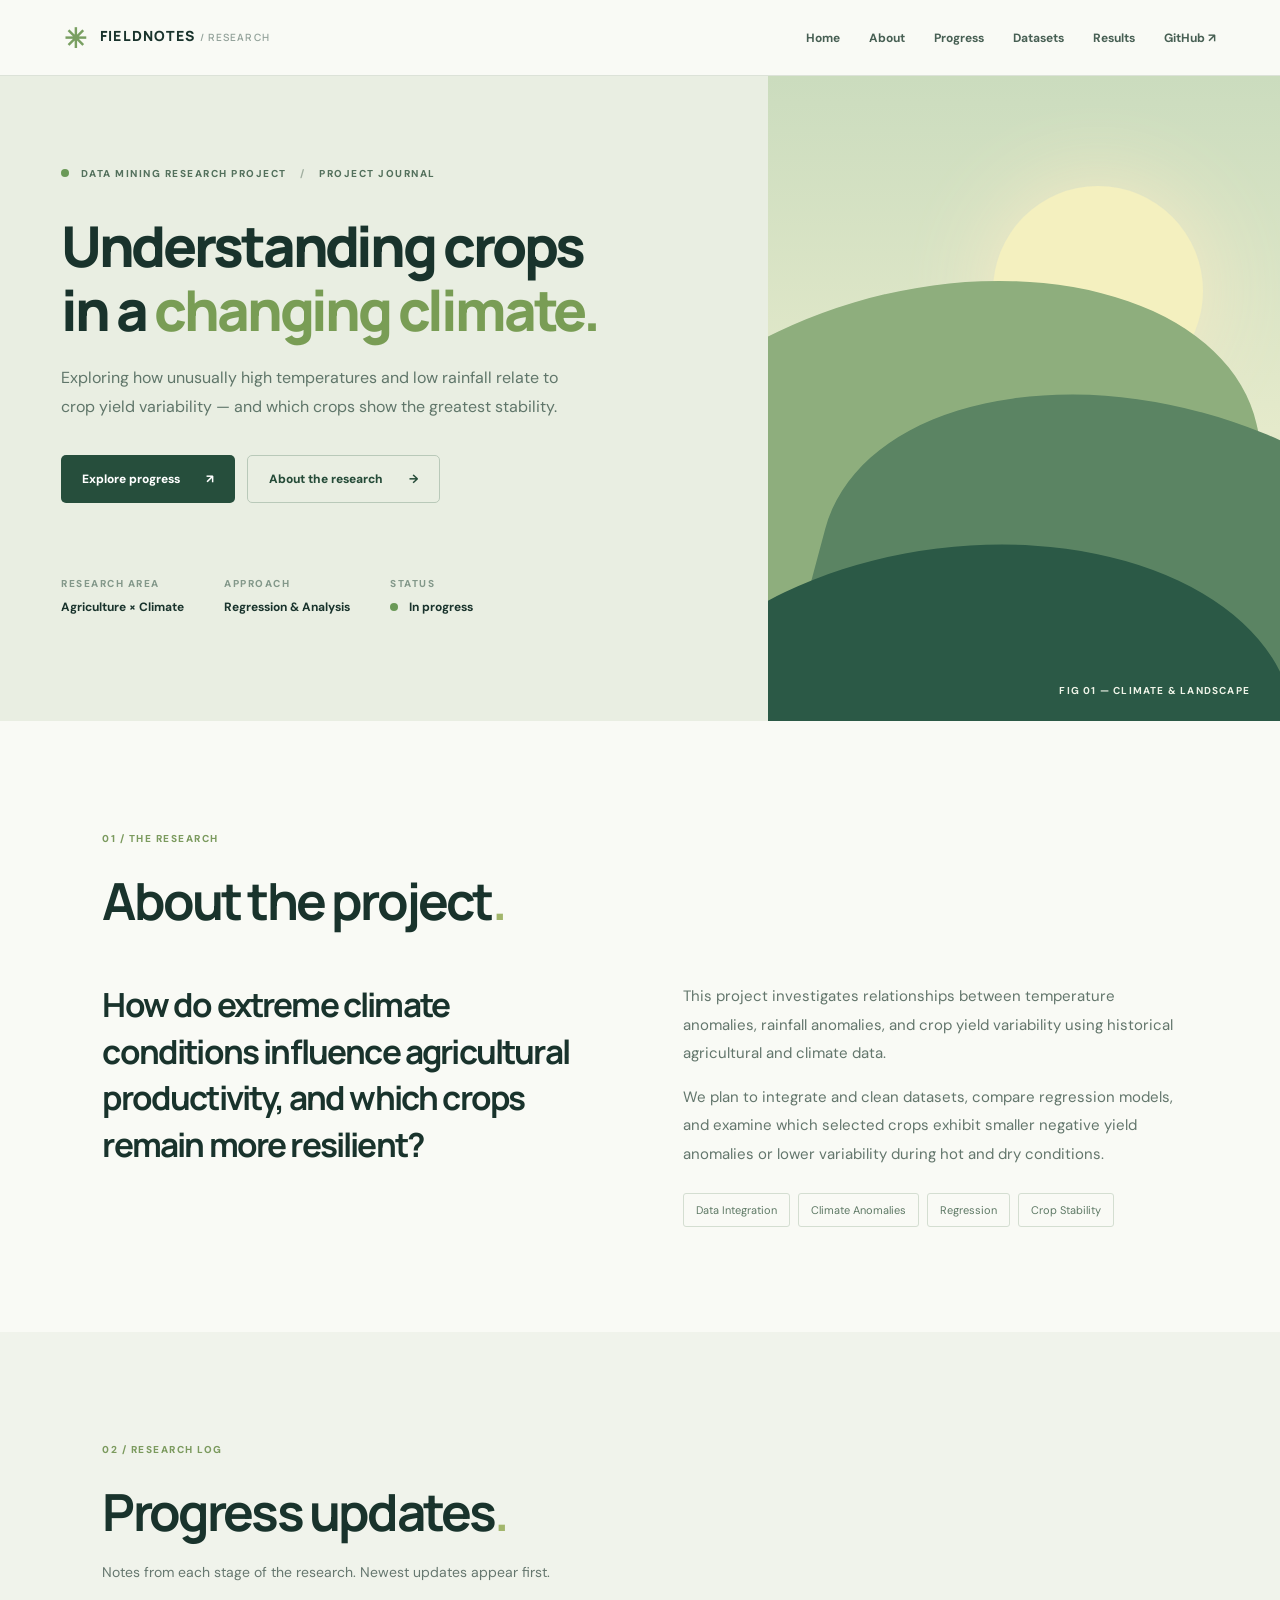
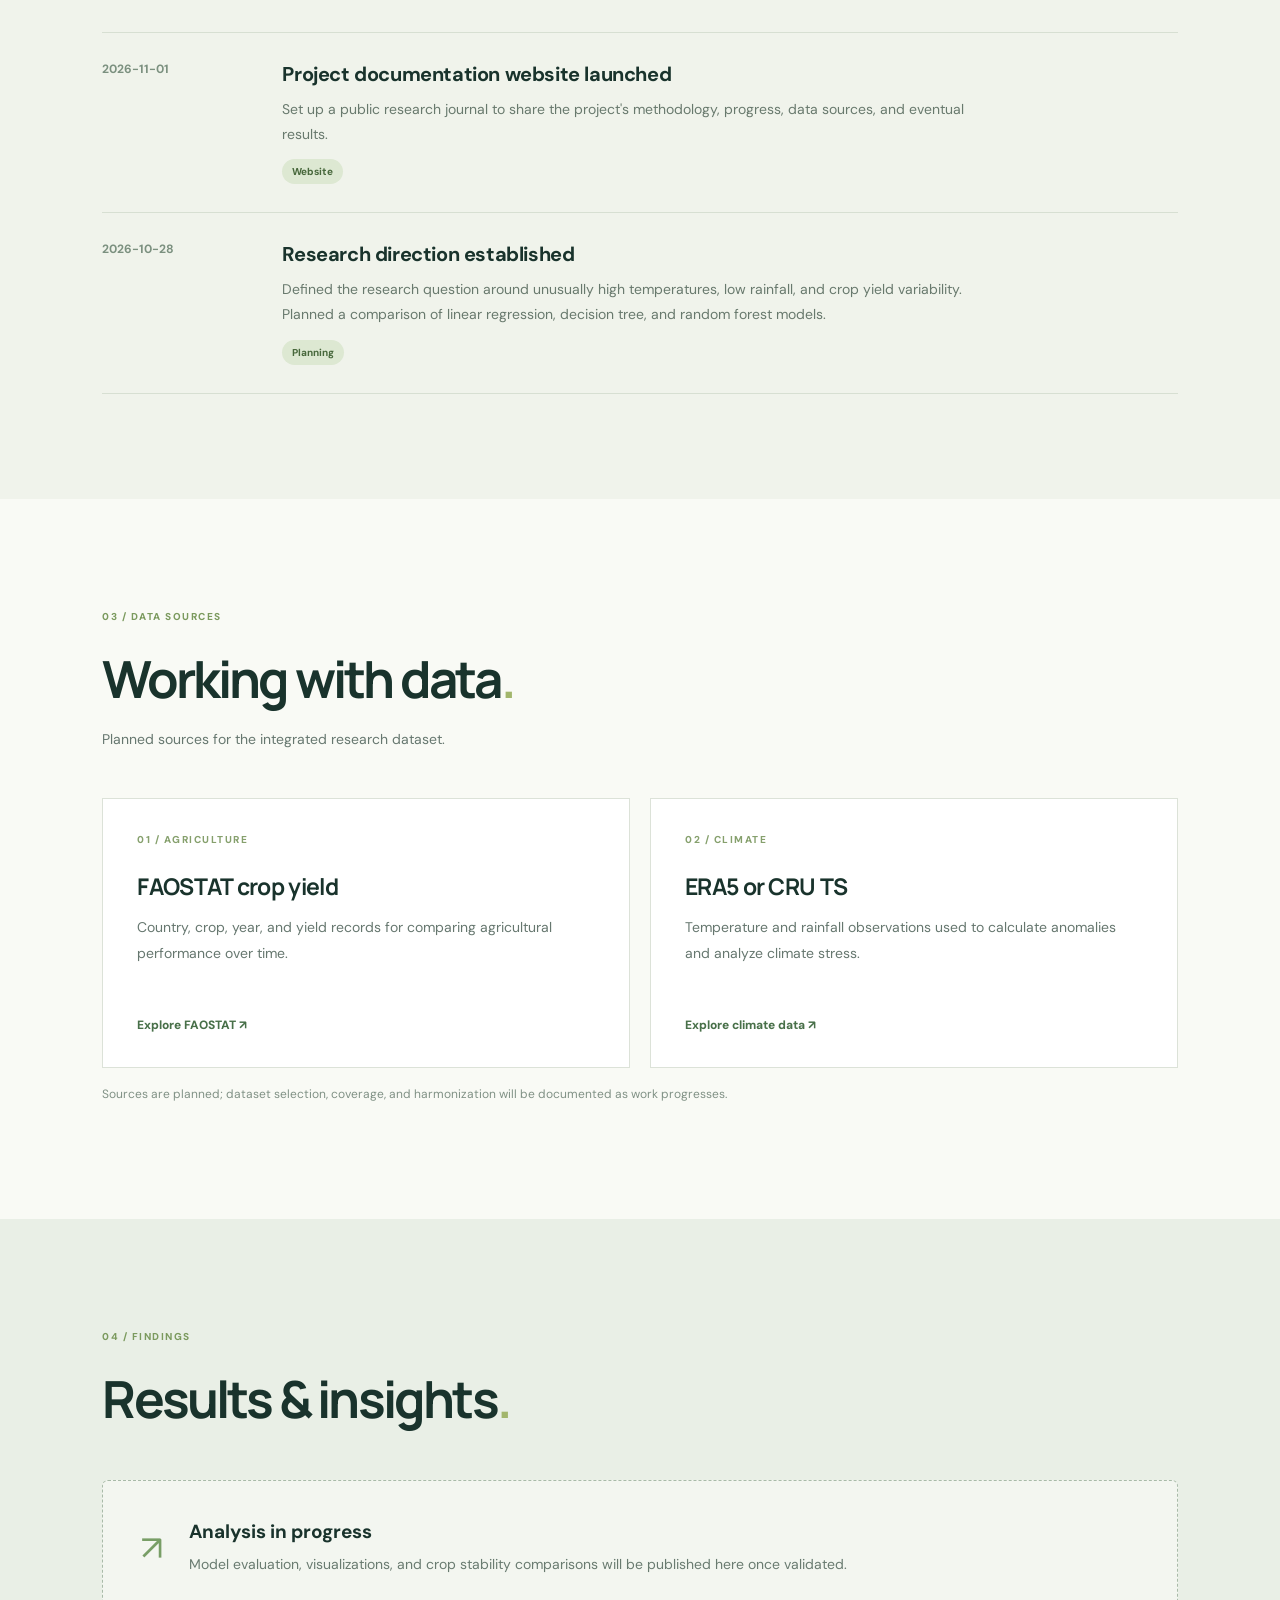
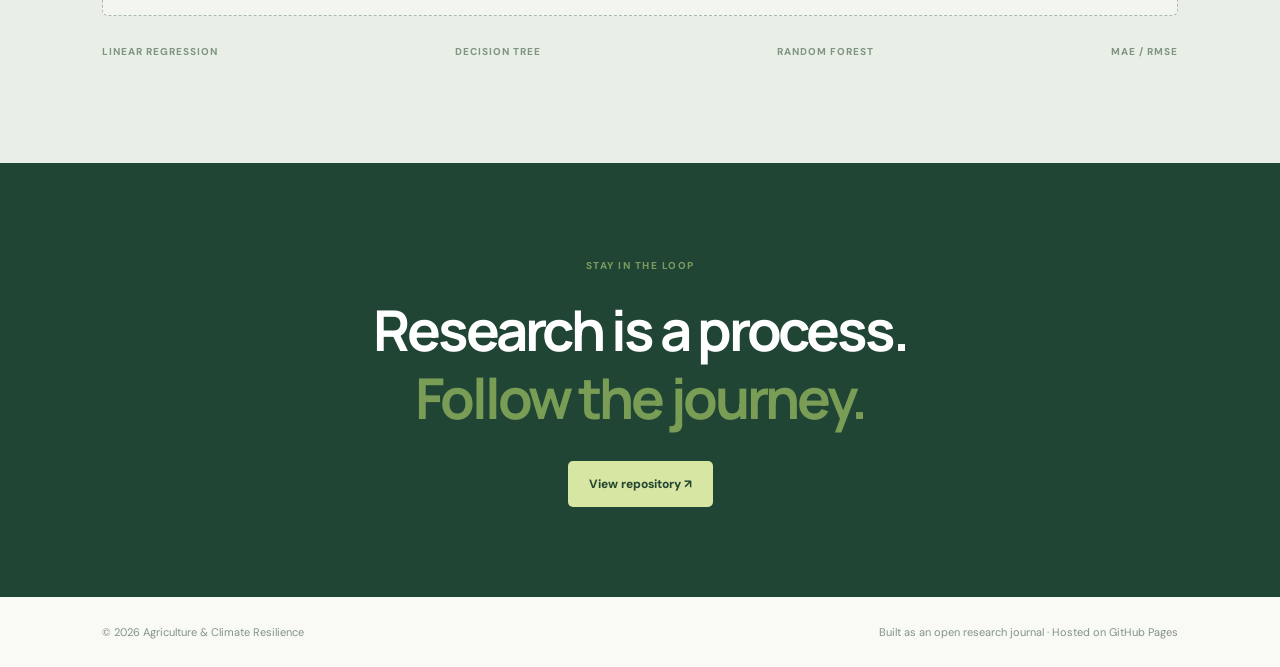
==== index.html @ dcf4ed43 "Initial commit -Agriculture Project Website" ====
<!doctype html>
<html lang="en"><head><meta charset="utf-8"><meta name="viewport" content="width=device-width,initial-scale=1"><meta name="description" content="Research documentation and progress updates for Agriculture & Climate Resilience"><title>Agriculture & Climate Resilience | Research Journal</title><link rel="stylesheet" href="style.css"></head>
<body><header class="topbar"><a class="brand" href="#home"><span class="mark">✳</span> FIELDNOTES <span class="brand-light">/ RESEARCH</span></a><button id="menuBtn" class="menu" aria-label="Toggle navigation" aria-expanded="false">☰</button><nav id="nav"><a href="#home">Home</a><a href="#about">About</a><a href="#progress">Progress</a><a href="#data">Datasets</a><a href="#results">Results</a><a id="repoLink" href="https://github.com" target="_blank" rel="noopener">GitHub ↗</a></nav></header>
<main><section id="home" class="hero"><div class="hero-inner"><div class="eyebrow"><span class="dot"></span> DATA MINING RESEARCH PROJECT <span class="separator">/</span> PROJECT JOURNAL</div><h1>Understanding crops<br>in a <em>changing climate.</em></h1><p class="lede">Exploring how unusually high temperatures and low rainfall relate to crop yield variability — and which crops show the greatest stability.</p><div class="hero-actions"><a class="btn primary" href="#progress">Explore progress <span>↗</span></a><a class="btn secondary" href="#about">About the research <span>→</span></a></div><div class="hero-meta"><div><span class="meta-label">RESEARCH AREA</span><strong>Agriculture × Climate</strong></div><div><span class="meta-label">APPROACH</span><strong>Regression & Analysis</strong></div><div><span class="meta-label">STATUS</span><strong><span class="status-dot"></span> In progress</strong></div></div></div><div class="hero-art" aria-hidden="true"><div class="sun"></div><div class="land land1"></div><div class="land land2"></div><div class="land land3"></div><span class="art-label">FIG 01 — CLIMATE & LANDSCAPE</span></div></section>
<section id="about" class="section"><div class="section-heading"><span class="kicker">01 / THE RESEARCH</span><h2>About the project<span class="period">.</span></h2></div><div class="two-col"><p class="big-copy">How do extreme climate conditions influence agricultural productivity, and which crops remain more resilient?</p><div class="body-copy"><p>This project investigates relationships between temperature anomalies, rainfall anomalies, and crop yield variability using historical agricultural and climate data.</p><p>We plan to integrate and clean datasets, compare regression models, and examine which selected crops exhibit smaller negative yield anomalies or lower variability during hot and dry conditions.</p><div class="tags"><span>Data Integration</span><span>Climate Anomalies</span><span>Regression</span><span>Crop Stability</span></div></div></div></section>
<section id="progress" class="section tinted"><div class="section-heading"><span class="kicker">02 / RESEARCH LOG</span><h2>Progress updates<span class="period">.</span></h2><p>Notes from each stage of the research. Newest updates appear first.</p></div><div id="updates" class="updates"></div></section>
<section id="data" class="section"><div class="section-heading"><span class="kicker">03 / DATA SOURCES</span><h2>Working with data<span class="period">.</span></h2><p>Planned sources for the integrated research dataset.</p></div><div class="cards"><article class="data-card"><span class="card-num">01 / AGRICULTURE</span><h3>FAOSTAT crop yield</h3><p>Country, crop, year, and yield records for comparing agricultural performance over time.</p><a href="https://www.fao.org/faostat/en/#data" target="_blank" rel="noopener">Explore FAOSTAT ↗</a></article><article class="data-card"><span class="card-num">02 / CLIMATE</span><h3>ERA5 or CRU TS</h3><p>Temperature and rainfall observations used to calculate anomalies and analyze climate stress.</p><a href="https://cds.climate.copernicus.eu/" target="_blank" rel="noopener">Explore climate data ↗</a></article></div><p class="note">Sources are planned; dataset selection, coverage, and harmonization will be documented as work progresses.</p></section>
<section id="results" class="section results-section"><div class="section-heading"><span class="kicker">04 / FINDINGS</span><h2>Results & insights<span class="period">.</span></h2></div><div class="result-placeholder"><div class="placeholder-icon">↗</div><div><h3>Analysis in progress</h3><p>Model evaluation, visualizations, and crop stability comparisons will be published here once validated.</p></div></div><div class="model-list"><span>LINEAR REGRESSION</span><span>DECISION TREE</span><span>RANDOM FOREST</span><span>MAE / RMSE</span></div></section>
<section class="footer-cta"><span class="kicker">STAY IN THE LOOP</span><h2>Research is a process.<br><em>Follow the journey.</em></h2><a id="footerRepo" class="btn primary" href="https://github.com" target="_blank" rel="noopener">View repository ↗</a></section></main><footer><span>© <span id="year"></span> Agriculture & Climate Resilience</span><span>Built as an open research journal · Hosted on GitHub Pages</span></footer><script src="updates.js"></script><script src="script.js"></script></body></html>
---- style.css ----
@import url('https://fonts.googleapis.com/css2?family=DM+Sans:wght@400;500;600;700&family=Manrope:wght@400;500;600;700;800&display=swap');
:root{--ink:#19332c;--muted:#66776f;--green:#264e3c;--accent:#cfdf86;--paper:#f9faf5;--cream:#eff1e9;--line:#dce2d8}*{box-sizing:border-box}html{scroll-behavior:smooth}body{margin:0;background:var(--paper);color:var(--ink);font-family:'DM Sans',sans-serif}a{color:inherit;text-decoration:none}.topbar{height:76px;display:flex;align-items:center;justify-content:space-between;padding:0 max(5%,calc((100vw - 1240px)/2));border-bottom:1px solid var(--line);background:var(--paper);position:sticky;top:0;z-index:10}.brand{font-family:Manrope,sans-serif;font-size:14px;font-weight:800;letter-spacing:.08em;white-space:nowrap}.mark{font-size:27px;color:#799f61;vertical-align:middle;margin-right:8px}.brand-light{font-size:10px;font-weight:600;color:#93a29a}.topbar nav{display:flex;gap:29px;align-items:center}.topbar nav a{font-size:12px;font-weight:700;color:#475f53}.topbar nav a:hover{color:#8aab4d}.menu{display:none;background:none;border:0;font-size:25px;color:var(--ink)}.hero{min-height:645px;display:grid;grid-template-columns:60% 40%;background:#e9eee2;overflow:hidden}.hero-inner{padding:91px 8% 42px max(8%,calc((100vw - 1240px)/2));position:relative;z-index:1}.eyebrow,.kicker,.meta-label,.card-num{font-size:10px;letter-spacing:.15em;font-weight:800}.eyebrow{color:#53705c}.dot,.status-dot{display:inline-block;width:8px;height:8px;border-radius:50%;background:#6a9957;margin-right:8px}.separator{padding:0 10px;color:#a1afa0}h1,h2,h3,p{margin-top:0}h1,h2,.big-copy,.footer-cta h2{font-family:Manrope,sans-serif;letter-spacing:-.055em}h1{font-size:clamp(43px,4.4vw,76px);line-height:1.13;margin:34px 0 23px;font-weight:800}h1 em,.footer-cta em{color:#799d55;font-style:normal}.lede{font-size:16px;line-height:1.8;color:#60766a;max-width:530px}.hero-actions{display:flex;gap:12px;margin-top:33px;flex-wrap:wrap}.btn{display:inline-flex;align-items:center;gap:26px;padding:15px 21px;border-radius:5px;font-size:12px;font-weight:800}.btn.primary{background:#264e3c;color:white}.btn.primary:hover{background:#37674f}.btn.secondary{border:1px solid #b9c9b9;color:#254b38}.hero-meta{display:flex;gap:40px;margin-top:74px;flex-wrap:wrap}.hero-meta div{display:flex;flex-direction:column;gap:9px}.meta-label{color:#83988a}.hero-meta strong{font-size:12px}.hero-art{position:relative;overflow:hidden;background:linear-gradient(180deg,#cbdcbe 0%,#e5eacb 55%,#a7bc86 100%)}.sun{position:absolute;width:210px;height:210px;border-radius:50%;background:#f4f0bf;top:17%;right:15%;box-shadow:0 0 90px #f6eac5}.land{position:absolute;bottom:-18%;width:130%;height:65%;border-radius:50% 50% 0 0;transform:rotate(-13deg)}.land1{background:#8eae7d;bottom:2%;left:-33%}.land2{background:#5b8463;bottom:-16%;left:9%;transform:rotate(15deg)}.land3{background:#2b5946;bottom:-38%;left:-27%;transform:rotate(-7deg)}.art-label{position:absolute;bottom:24px;right:30px;color:#eff4e8;font-size:10px;letter-spacing:.12em;font-weight:700}.section{padding:105px max(8%,calc((100vw - 1120px)/2));scroll-margin-top:70px}.section-heading{margin-bottom:47px}.kicker{color:#7b9a5e}.section-heading h2{font-size:clamp(35px,4vw,55px);margin:18px 0 15px}.period{color:#a2b66c}.section-heading>p{color:var(--muted);font-size:14px;line-height:1.7}.two-col{display:grid;grid-template-columns:1fr 1fr;gap:85px}.big-copy{font-size:clamp(23px,2.6vw,36px);line-height:1.4;font-weight:700}.body-copy p{color:#63766c;font-size:15px;line-height:1.9}.tags{display:flex;gap:8px;flex-wrap:wrap;margin-top:25px}.tags span{font-size:11px;padding:9px 12px;border:1px solid #d4ded1;border-radius:3px;color:#5e7965}.tinted{background:#f0f3eb}.updates{border-top:1px solid #d7dfd2}.update{display:grid;grid-template-columns:150px 1fr;gap:30px;padding:28px 0;border-bottom:1px solid #d7dfd2}.update time{font-size:12px;color:#7b907f;font-weight:700}.update h3{font-size:20px;letter-spacing:-.02em;margin:0 0 10px}.update p{font-size:14px;line-height:1.8;color:#68796d;max-width:690px;margin:0}.update .pill{display:inline-block;margin-top:12px;background:#dde8d2;color:#48683c;font-size:10px;font-weight:800;padding:6px 10px;border-radius:30px}.cards{display:grid;grid-template-columns:1fr 1fr;gap:20px}.data-card{border:1px solid var(--line);padding:34px;background:#fff;min-height:270px;display:flex;flex-direction:column}.card-num{color:#86a06d}.data-card h3{font-family:Manrope,sans-serif;font-size:23px;letter-spacing:-.03em;margin:24px 0 13px}.data-card p{font-size:14px;color:var(--muted);line-height:1.8}.data-card a{margin-top:auto;font-size:12px;font-weight:800;color:#487049}.note{font-size:12px;color:#809185;margin-top:18px}.results-section{background:#e9efe6}.result-placeholder{display:flex;align-items:center;gap:26px;border:1px dashed #a8baa8;border-radius:6px;padding:38px;background:#f3f6f0}.placeholder-icon{font-size:35px;color:#789e66}.result-placeholder h3{font-size:19px;margin:0 0 9px}.result-placeholder p{font-size:14px;color:#697b70;line-height:1.7;margin:0}.model-list{display:flex;justify-content:space-between;gap:15px;flex-wrap:wrap;margin-top:29px;color:#819587;font-size:10px;font-weight:800;letter-spacing:.1em}.footer-cta{text-align:center;background:#214535;color:white;padding:90px 20px}.footer-cta h2{font-size:clamp(36px,4.4vw,61px);line-height:1.2;margin:22px 0 30px}.footer-cta .btn.primary{background:#d7e6a3;color:#244632}footer{padding:28px 8%;display:flex;justify-content:space-between;gap:15px;font-size:11px;color:#839187}@media(max-width:800px){.topbar{padding:0 5%;height:65px}.menu{display:block}.topbar nav{display:none;position:absolute;top:65px;left:0;right:0;background:var(--paper);padding:24px 5%;flex-direction:column;align-items:flex-start;box-shadow:0 12px 15px #0001}.topbar nav.open{display:flex}.hero{grid-template-columns:1fr}.hero-inner{padding:75px 7% 48px}.hero-art{height:260px}.hero-meta{margin-top:50px;gap:24px}.section{padding:75px 7%}.two-col,.cards{grid-template-columns:1fr;gap:25px}.update{grid-template-columns:1fr;gap:10px}footer{flex-direction:column}.brand-light{display:none}}
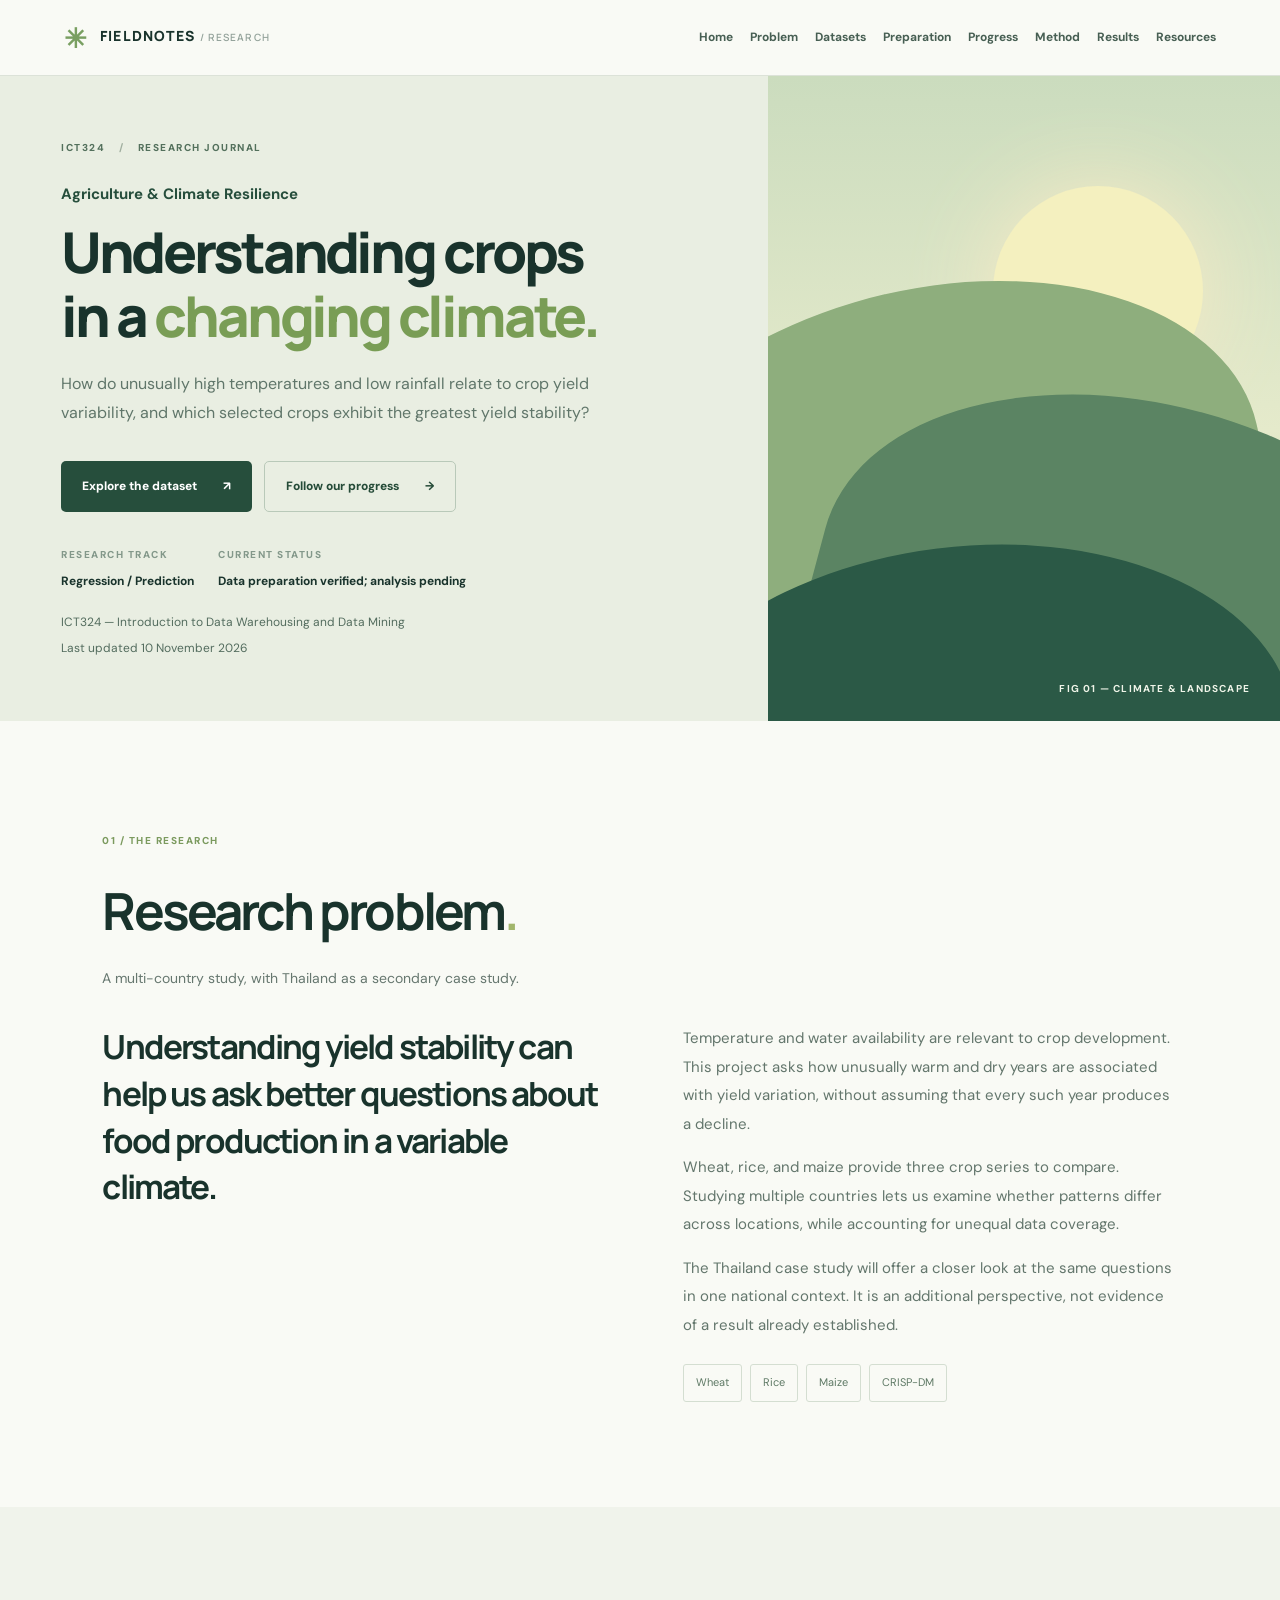
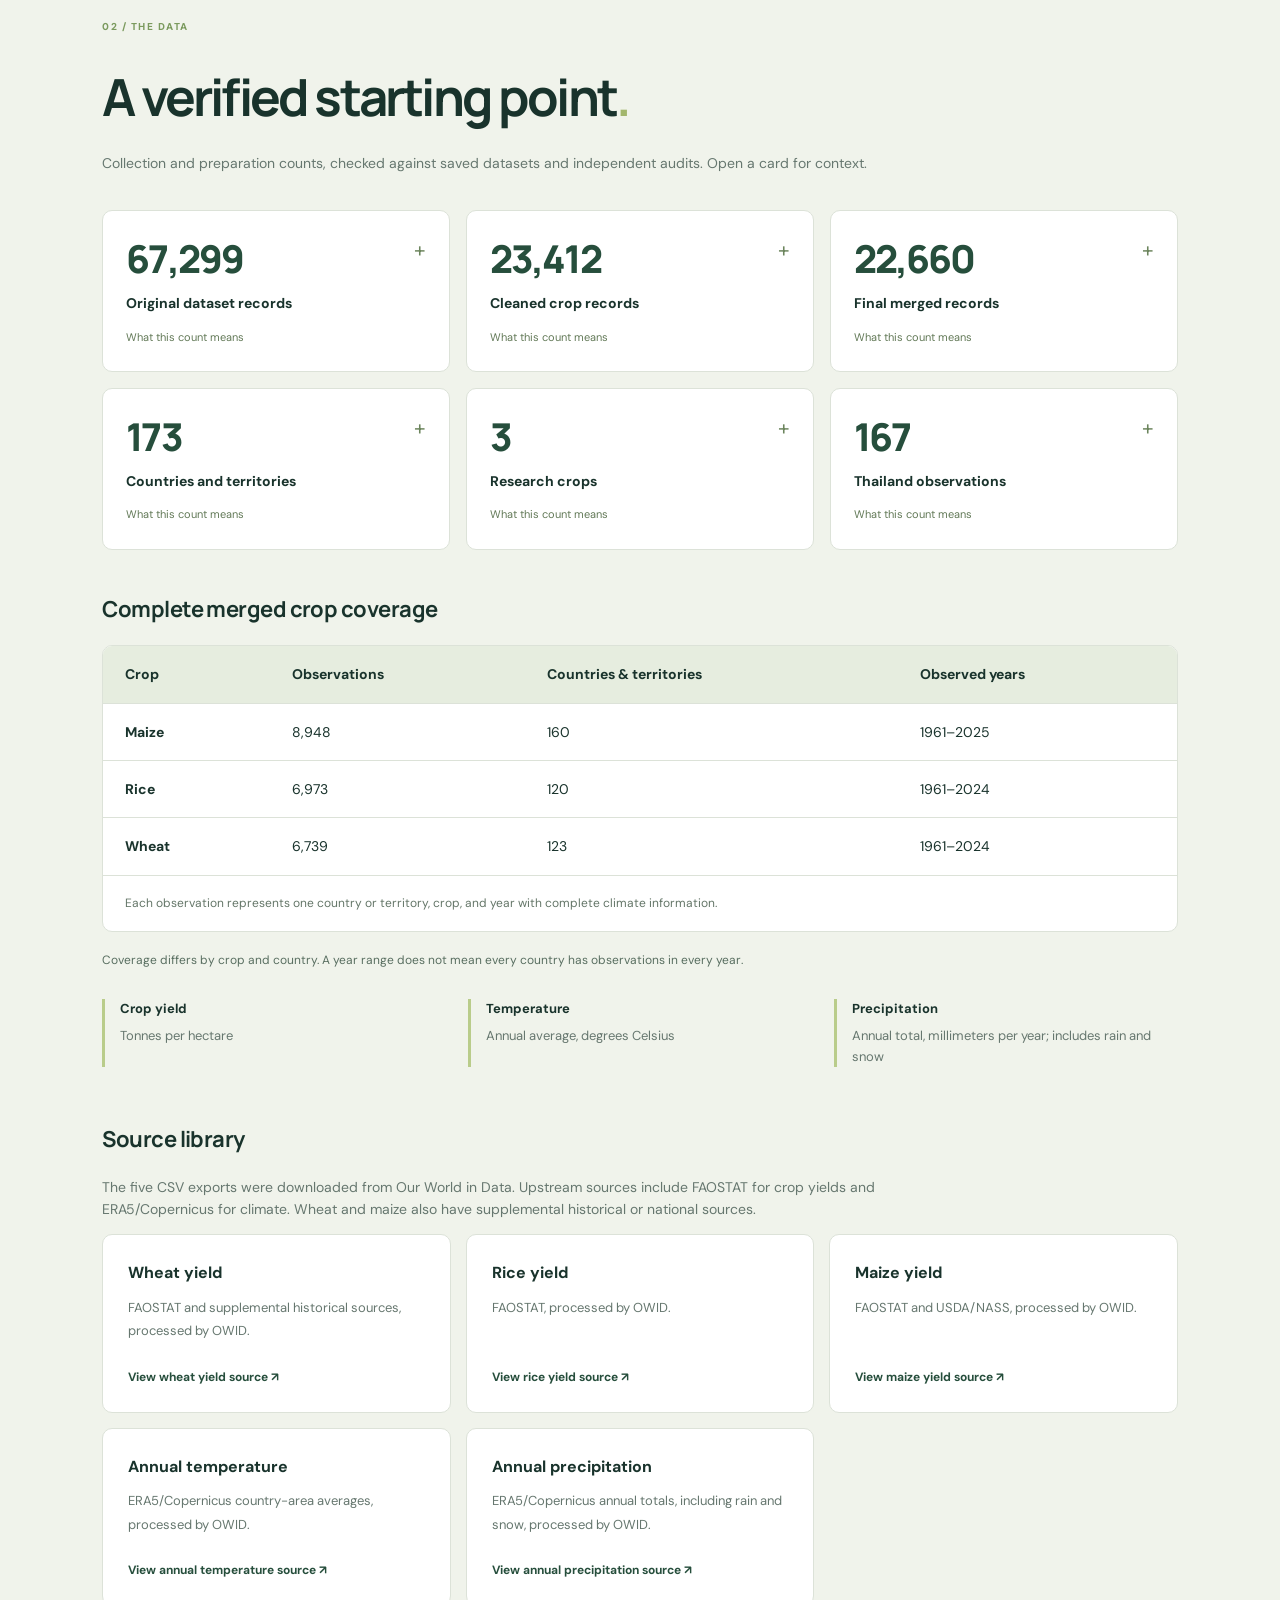
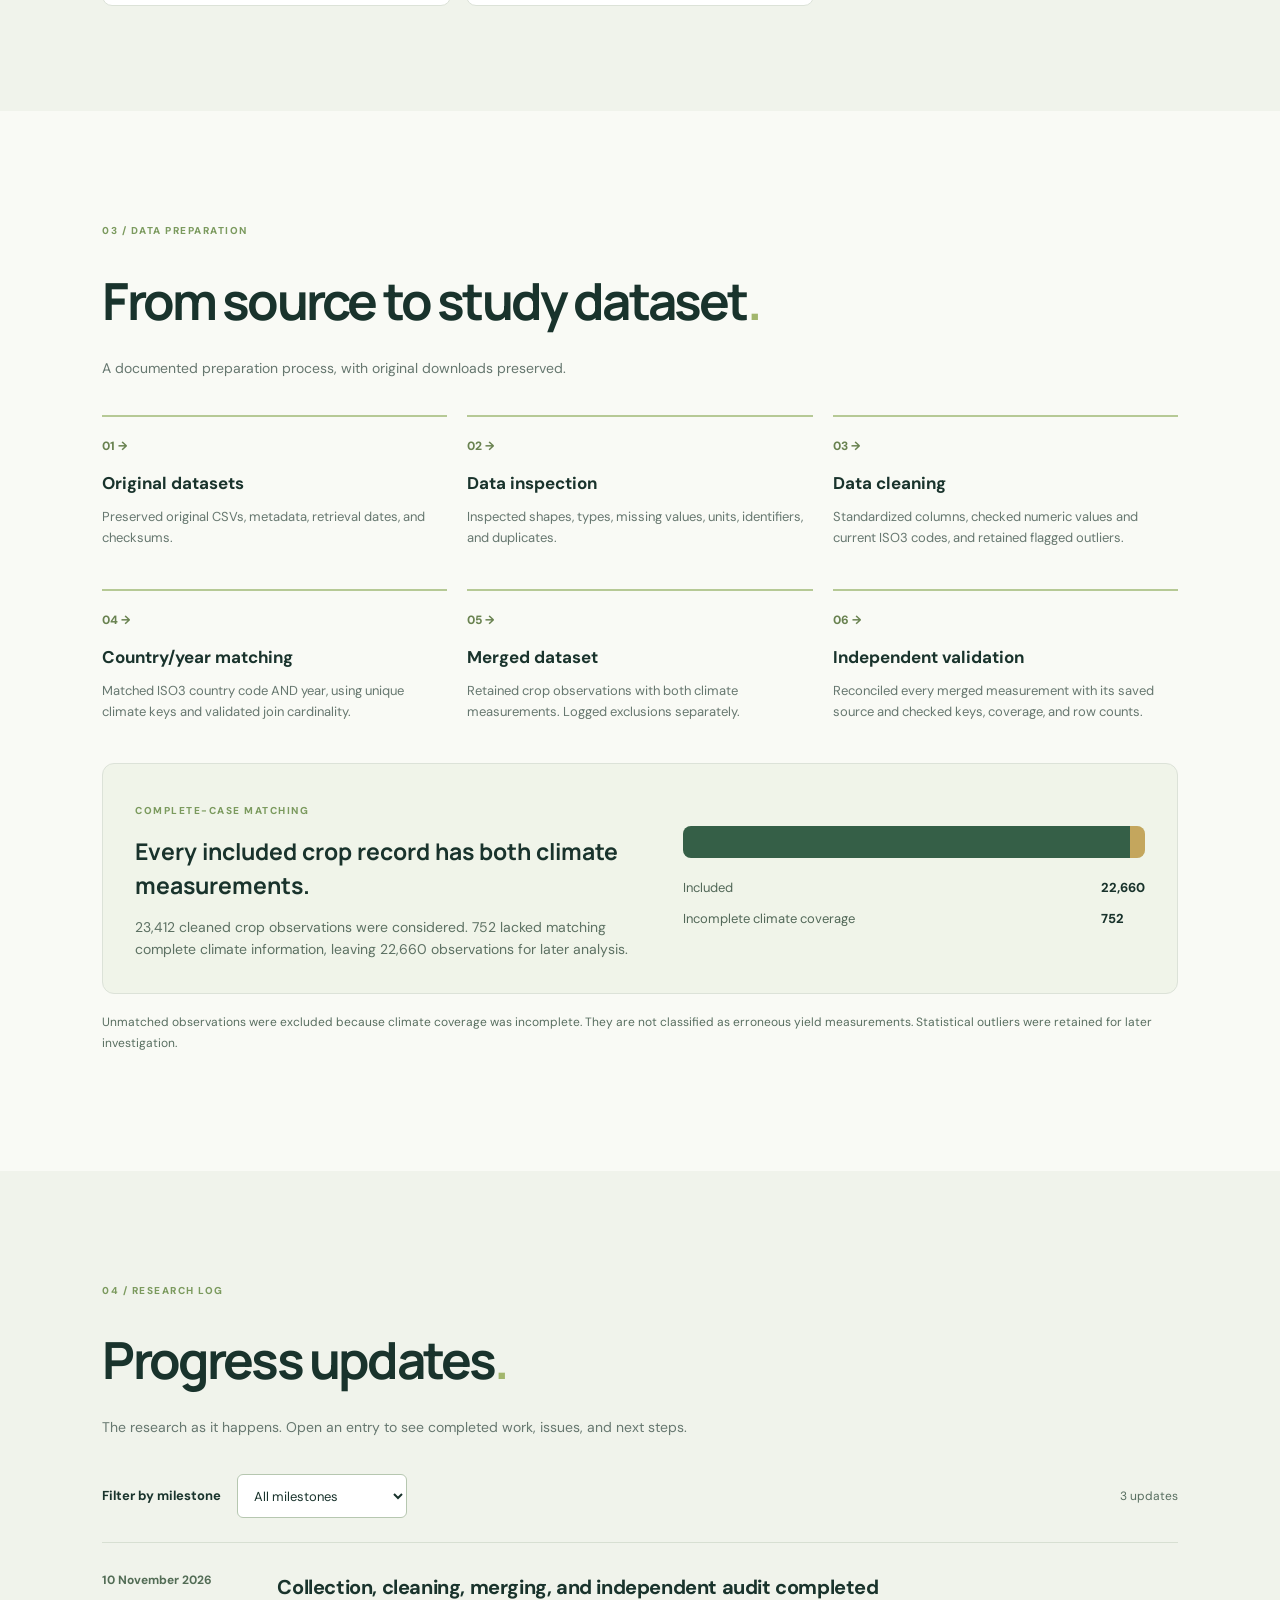
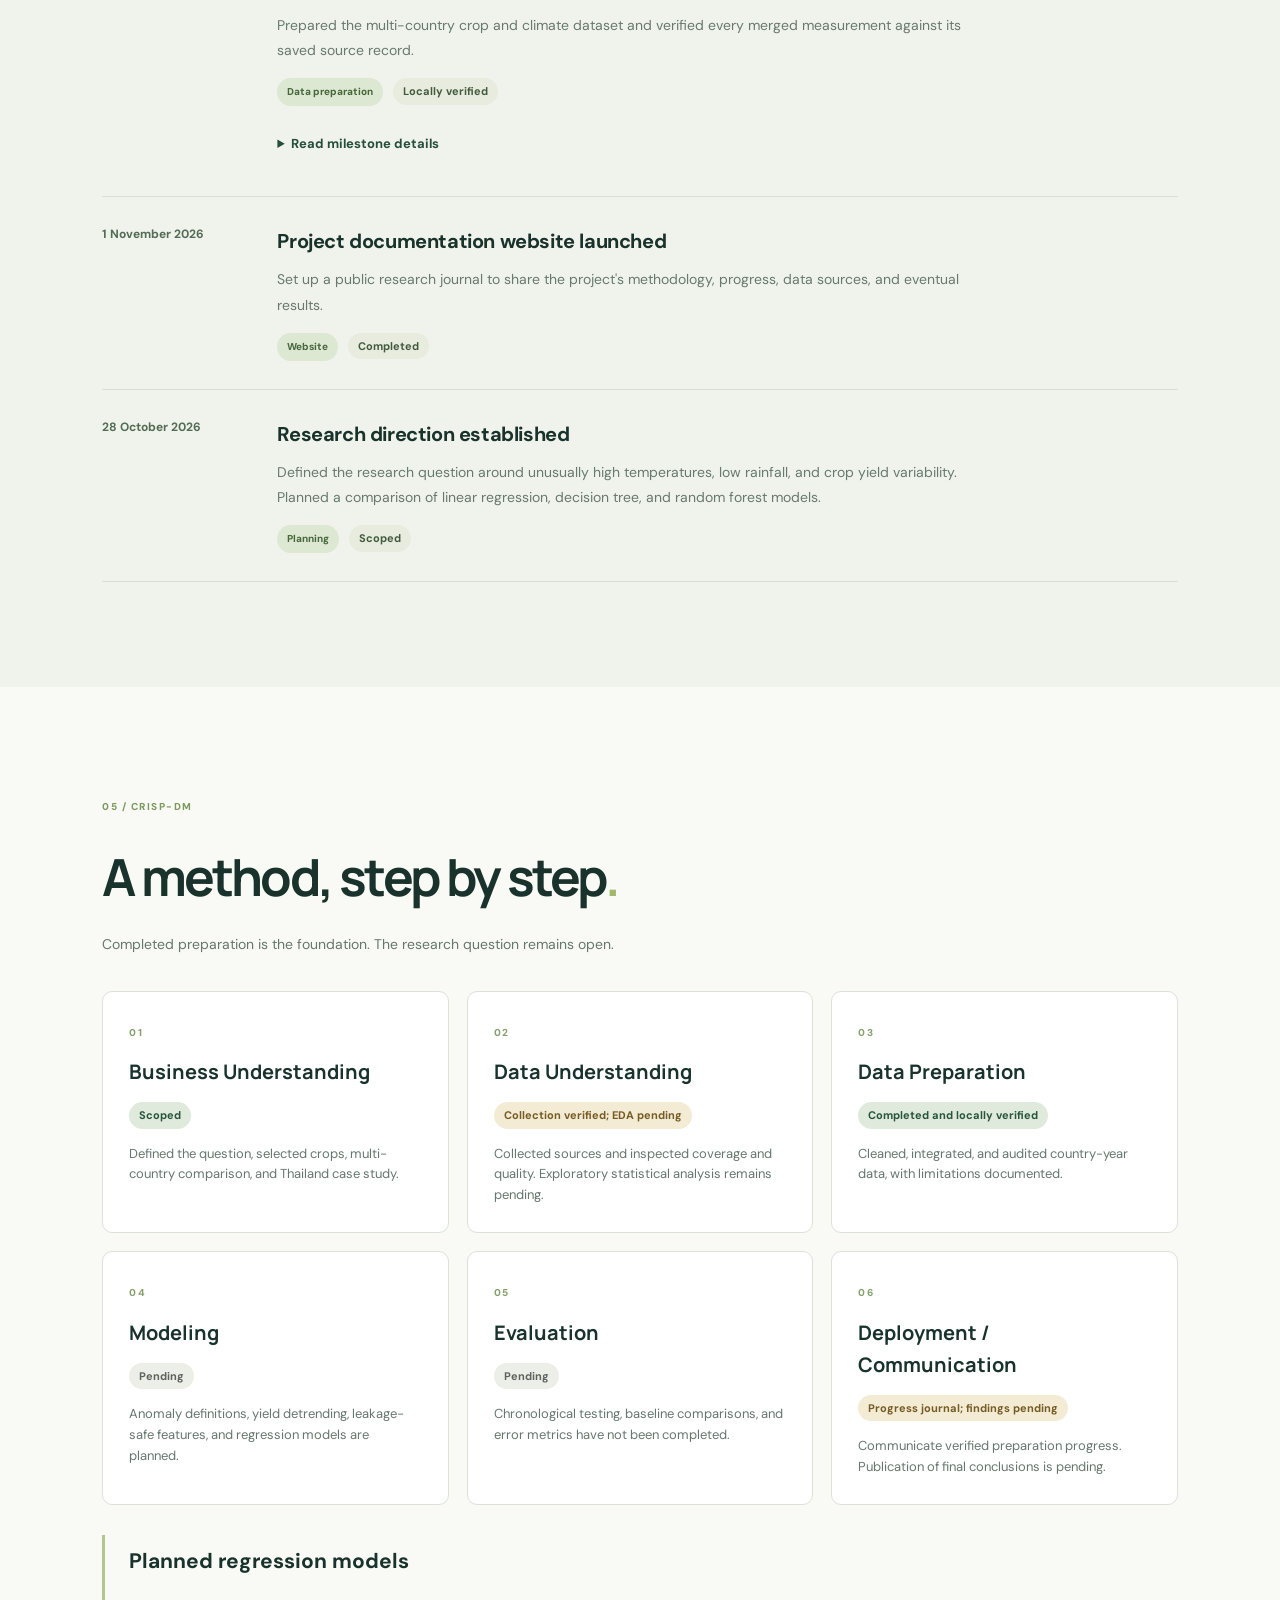
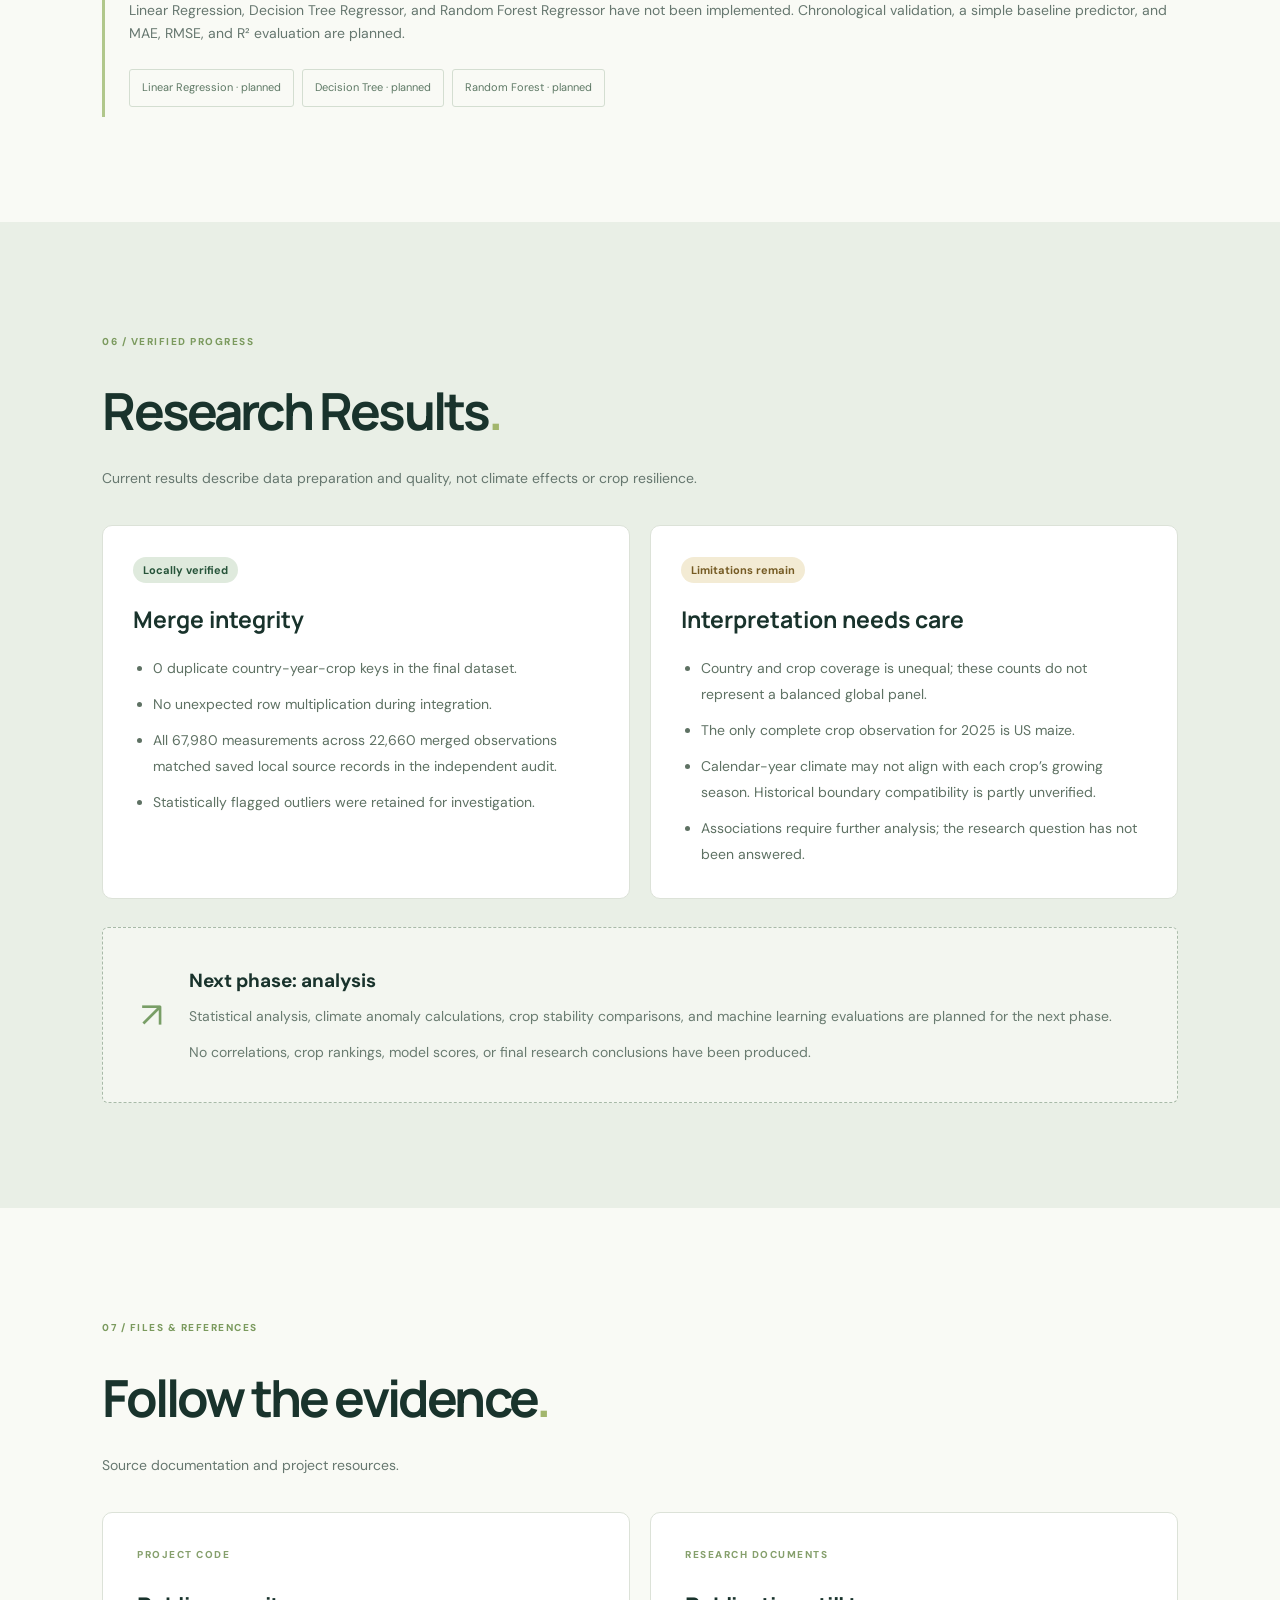
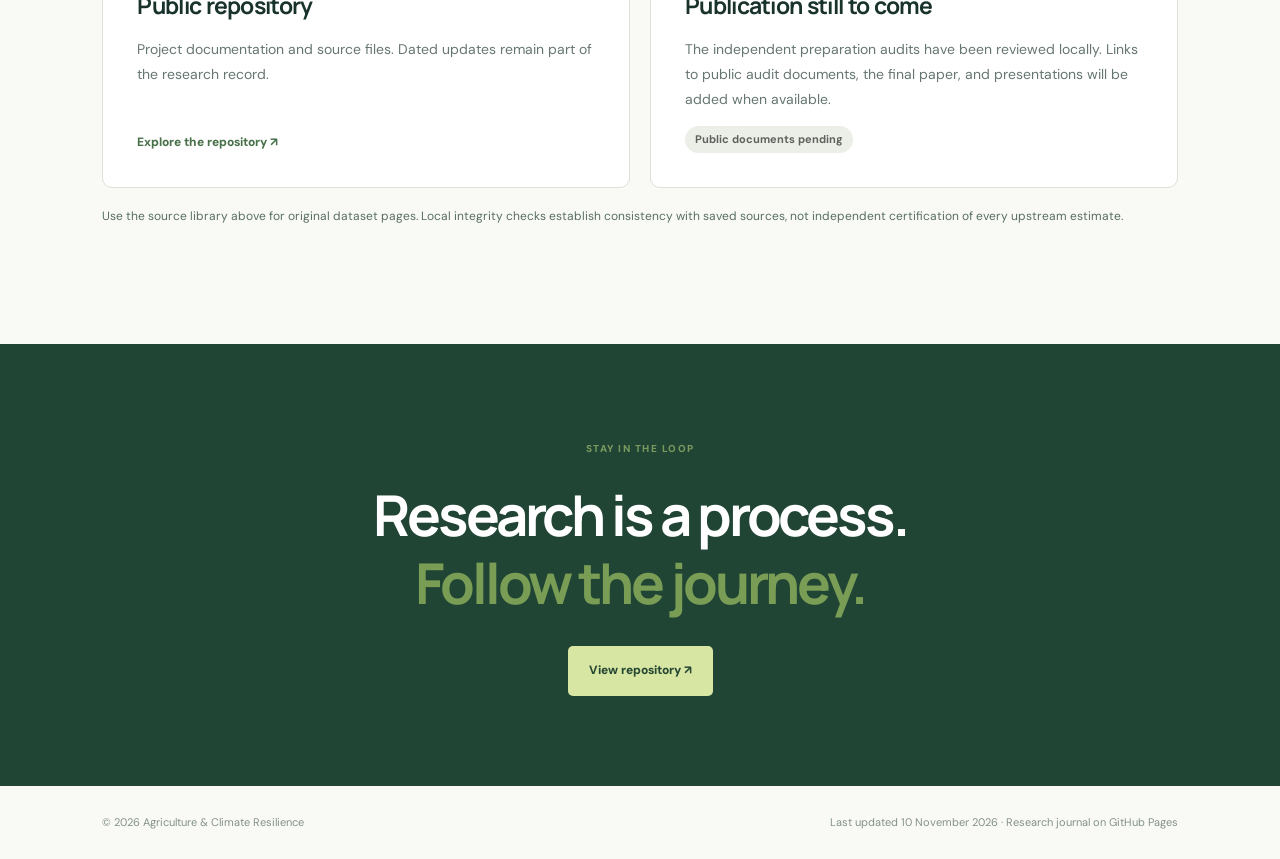
==== commit f3c0d564: "Update research progress website" ====
--- a/index.html
+++ b/index.html
@@ -1,9 +1,79 @@
 <!doctype html>
-<html lang="en"><head><meta charset="utf-8"><meta name="viewport" content="width=device-width,initial-scale=1"><meta name="description" content="Research documentation and progress updates for Agriculture & Climate Resilience"><title>Agriculture & Climate Resilience | Research Journal</title><link rel="stylesheet" href="style.css"></head>
-<body><header class="topbar"><a class="brand" href="#home"><span class="mark">✳</span> FIELDNOTES <span class="brand-light">/ RESEARCH</span></a><button id="menuBtn" class="menu" aria-label="Toggle navigation" aria-expanded="false">☰</button><nav id="nav"><a href="#home">Home</a><a href="#about">About</a><a href="#progress">Progress</a><a href="#data">Datasets</a><a href="#results">Results</a><a id="repoLink" href="https://github.com" target="_blank" rel="noopener">GitHub ↗</a></nav></header>
-<main><section id="home" class="hero"><div class="hero-inner"><div class="eyebrow"><span class="dot"></span> DATA MINING RESEARCH PROJECT <span class="separator">/</span> PROJECT JOURNAL</div><h1>Understanding crops<br>in a <em>changing climate.</em></h1><p class="lede">Exploring how unusually high temperatures and low rainfall relate to crop yield variability — and which crops show the greatest stability.</p><div class="hero-actions"><a class="btn primary" href="#progress">Explore progress <span>↗</span></a><a class="btn secondary" href="#about">About the research <span>→</span></a></div><div class="hero-meta"><div><span class="meta-label">RESEARCH AREA</span><strong>Agriculture × Climate</strong></div><div><span class="meta-label">APPROACH</span><strong>Regression & Analysis</strong></div><div><span class="meta-label">STATUS</span><strong><span class="status-dot"></span> In progress</strong></div></div></div><div class="hero-art" aria-hidden="true"><div class="sun"></div><div class="land land1"></div><div class="land land2"></div><div class="land land3"></div><span class="art-label">FIG 01 — CLIMATE & LANDSCAPE</span></div></section>
-<section id="about" class="section"><div class="section-heading"><span class="kicker">01 / THE RESEARCH</span><h2>About the project<span class="period">.</span></h2></div><div class="two-col"><p class="big-copy">How do extreme climate conditions influence agricultural productivity, and which crops remain more resilient?</p><div class="body-copy"><p>This project investigates relationships between temperature anomalies, rainfall anomalies, and crop yield variability using historical agricultural and climate data.</p><p>We plan to integrate and clean datasets, compare regression models, and examine which selected crops exhibit smaller negative yield anomalies or lower variability during hot and dry conditions.</p><div class="tags"><span>Data Integration</span><span>Climate Anomalies</span><span>Regression</span><span>Crop Stability</span></div></div></div></section>
-<section id="progress" class="section tinted"><div class="section-heading"><span class="kicker">02 / RESEARCH LOG</span><h2>Progress updates<span class="period">.</span></h2><p>Notes from each stage of the research. Newest updates appear first.</p></div><div id="updates" class="updates"></div></section>
-<section id="data" class="section"><div class="section-heading"><span class="kicker">03 / DATA SOURCES</span><h2>Working with data<span class="period">.</span></h2><p>Planned sources for the integrated research dataset.</p></div><div class="cards"><article class="data-card"><span class="card-num">01 / AGRICULTURE</span><h3>FAOSTAT crop yield</h3><p>Country, crop, year, and yield records for comparing agricultural performance over time.</p><a href="https://www.fao.org/faostat/en/#data" target="_blank" rel="noopener">Explore FAOSTAT ↗</a></article><article class="data-card"><span class="card-num">02 / CLIMATE</span><h3>ERA5 or CRU TS</h3><p>Temperature and rainfall observations used to calculate anomalies and analyze climate stress.</p><a href="https://cds.climate.copernicus.eu/" target="_blank" rel="noopener">Explore climate data ↗</a></article></div><p class="note">Sources are planned; dataset selection, coverage, and harmonization will be documented as work progresses.</p></section>
-<section id="results" class="section results-section"><div class="section-heading"><span class="kicker">04 / FINDINGS</span><h2>Results & insights<span class="period">.</span></h2></div><div class="result-placeholder"><div class="placeholder-icon">↗</div><div><h3>Analysis in progress</h3><p>Model evaluation, visualizations, and crop stability comparisons will be published here once validated.</p></div></div><div class="model-list"><span>LINEAR REGRESSION</span><span>DECISION TREE</span><span>RANDOM FOREST</span><span>MAE / RMSE</span></div></section>
-<section class="footer-cta"><span class="kicker">STAY IN THE LOOP</span><h2>Research is a process.<br><em>Follow the journey.</em></h2><a id="footerRepo" class="btn primary" href="https://github.com" target="_blank" rel="noopener">View repository ↗</a></section></main><footer><span>© <span id="year"></span> Agriculture & Climate Resilience</span><span>Built as an open research journal · Hosted on GitHub Pages</span></footer><script src="updates.js"></script><script src="script.js"></script></body></html>
+<html lang="en">
+<head>
+  <meta charset="utf-8">
+  <meta name="viewport" content="width=device-width, initial-scale=1">
+  <meta name="description" content="Agriculture & Climate Resilience: an ICT324 research journal presenting verified data preparation and planned crop-yield analysis.">
+  <title>Agriculture & Climate Resilience | Research Journal</title>
+  <link rel="stylesheet" href="style.css">
+  <script src="site-data.js" defer></script>
+  <script src="updates.js" defer></script>
+  <script src="script.js" defer></script>
+</head>
+<body>
+<a class="skip-link" href="#main">Skip to content</a>
+<header class="topbar">
+  <a class="brand" href="#home"><span class="mark" aria-hidden="true">✳</span> FIELDNOTES <span class="brand-light">/ RESEARCH</span></a>
+  <button id="menuBtn" class="menu" type="button" aria-label="Open navigation" aria-expanded="false" aria-controls="nav">☰</button>
+  <nav id="nav" aria-label="Main navigation"><a href="#home">Home</a><a href="#about">Problem</a><a href="#data">Datasets</a><a href="#preparation">Preparation</a><a href="#progress">Progress</a><a href="#methodology">Method</a><a href="#results">Results</a><a href="#resources">Resources</a></nav>
+</header>
+<main id="main">
+  <section id="home" class="hero" aria-labelledby="project-title">
+    <div class="hero-inner">
+      <div class="eyebrow">ICT324 <span class="separator">/</span> RESEARCH JOURNAL</div>
+      <p class="project-label">Agriculture &amp; Climate Resilience</p>
+      <h1 id="project-title">Understanding crops<br>in a <em>changing climate.</em></h1>
+      <p class="lede">How do unusually high temperatures and low rainfall relate to crop yield variability, and which selected crops exhibit the greatest yield stability?</p>
+      <div class="hero-actions"><a class="btn primary" href="#data">Explore the dataset <span aria-hidden="true">↗</span></a><a class="btn secondary" href="#progress">Follow our progress <span aria-hidden="true">→</span></a></div>
+      <div class="hero-meta"><div><span class="meta-label">RESEARCH TRACK</span><strong>Regression / Prediction</strong></div><div><span class="meta-label">CURRENT STATUS</span><strong id="project-status">Data preparation complete; analysis pending</strong></div></div>
+      <p class="course-line">ICT324 — Introduction to Data Warehousing and Data Mining</p>
+      <p class="updated-line">Last updated <time class="last-updated"></time></p>
+    </div>
+    <div class="hero-art" aria-hidden="true"><div class="sun"></div><div class="land land1"></div><div class="land land2"></div><div class="land land3"></div><span class="art-label">FIG 01 — CLIMATE &amp; LANDSCAPE</span></div>
+  </section>
+  <section id="about" class="section" aria-labelledby="problem-title">
+    <div class="section-heading"><span class="kicker">01 / THE RESEARCH</span><h2 id="problem-title">Research problem<span class="period">.</span></h2><p>A multi-country study, with Thailand as a secondary case study.</p></div>
+    <div class="two-col"><p class="big-copy">Understanding yield stability can help us ask better questions about food production in a variable climate.</p><div class="body-copy"><p>Temperature and water availability are relevant to crop development. This project asks how unusually warm and dry years are associated with yield variation, without assuming that every such year produces a decline.</p><p>Wheat, rice, and maize provide three crop series to compare. Studying multiple countries lets us examine whether patterns differ across locations, while accounting for unequal data coverage.</p><p>The Thailand case study will offer a closer look at the same questions in one national context. It is an additional perspective, not evidence of a result already established.</p><div class="tags"><span>Wheat</span><span>Rice</span><span>Maize</span><span>CRISP-DM</span></div></div></div>
+  </section>
+  <section id="data" class="section tinted" aria-labelledby="data-title">
+    <div class="section-heading"><span class="kicker">02 / THE DATA</span><h2 id="data-title">A verified starting point<span class="period">.</span></h2><p>Collection and preparation counts, checked against saved datasets and independent audits. Open a card for context.</p></div>
+    <div id="dataset-stats" class="stats-grid"></div>
+    <h3 class="subheading">Complete merged crop coverage</h3>
+    <div class="table-scroll" role="region" aria-label="Crop coverage table, scroll horizontally if needed" tabindex="0"><table><caption>Each observation represents one country or territory, crop, and year with complete climate information.</caption><thead><tr><th scope="col">Crop</th><th scope="col">Observations</th><th scope="col">Countries &amp; territories</th><th scope="col">Observed years</th></tr></thead><tbody id="crop-coverage"></tbody></table></div>
+    <p class="note">Coverage differs by crop and country. A year range does not mean every country has observations in every year.</p>
+    <div class="unit-grid"><p><strong>Crop yield</strong><span>Tonnes per hectare</span></p><p><strong>Temperature</strong><span>Annual average, degrees Celsius</span></p><p><strong>Precipitation</strong><span>Annual total, millimeters per year; includes rain and snow</span></p></div>
+    <h3 class="subheading">Source library</h3><p class="body-note">The five CSV exports were downloaded from Our World in Data. Upstream sources include FAOSTAT for crop yields and ERA5/Copernicus for climate. Wheat and maize also have supplemental historical or national sources.</p>
+    <div id="source-cards" class="source-grid"></div>
+  </section>
+  <section id="preparation" class="section" aria-labelledby="preparation-title">
+    <div class="section-heading"><span class="kicker">03 / DATA PREPARATION</span><h2 id="preparation-title">From source to study dataset<span class="period">.</span></h2><p>A documented preparation process, with original downloads preserved.</p></div>
+    <ol id="cleaning-workflow" class="workflow"></ol>
+    <div class="merge-panel"><div><span class="kicker">COMPLETE-CASE MATCHING</span><h3>Every included crop record has both climate measurements.</h3><p id="merge-explanation"></p></div><div><div class="merge-bar" aria-hidden="true"><span id="merge-kept"></span><span id="merge-excluded"></span></div><dl id="merge-counts" class="merge-counts"></dl></div></div>
+    <p class="note">Unmatched observations were excluded because climate coverage was incomplete. They are not classified as erroneous yield measurements. Statistical outliers were retained for later investigation.</p>
+  </section>
+  <section id="progress" class="section tinted" aria-labelledby="progress-title">
+    <div class="section-heading"><span class="kicker">04 / RESEARCH LOG</span><h2 id="progress-title">Progress updates<span class="period">.</span></h2><p>The research as it happens. Open an entry to see completed work, issues, and next steps.</p></div>
+    <div class="timeline-toolbar"><label for="milestone-filter">Filter by milestone</label><select id="milestone-filter"><option value="all">All milestones</option></select><p id="update-count" class="note" role="status" aria-live="polite"></p></div>
+    <div id="updates" class="updates"></div>
+  </section>
+  <section id="methodology" class="section" aria-labelledby="method-title">
+    <div class="section-heading"><span class="kicker">05 / CRISP-DM</span><h2 id="method-title">A method, step by step<span class="period">.</span></h2><p>Completed preparation is the foundation. The research question remains open.</p></div>
+    <ol id="method-stages" class="method-grid"></ol>
+    <div class="planned-models"><h3>Planned regression models</h3><p>Linear Regression, Decision Tree Regressor, and Random Forest Regressor have not been implemented. Chronological validation, a simple baseline predictor, and MAE, RMSE, and R² evaluation are planned.</p><div class="tags"><span>Linear Regression · planned</span><span>Decision Tree · planned</span><span>Random Forest · planned</span></div></div>
+  </section>
+  <section id="results" class="section results-section" aria-labelledby="results-title">
+    <div class="section-heading"><span class="kicker">06 / VERIFIED PROGRESS</span><h2 id="results-title">Research Results<span class="period">.</span></h2><p>Current results describe data preparation and quality, not climate effects or crop resilience.</p></div>
+    <div class="quality-grid"><article class="quality-card"><span class="status-badge verified">Locally verified</span><h3>Merge integrity</h3><ul id="quality-findings"></ul></article><article class="quality-card"><span class="status-badge caution">Limitations remain</span><h3>Interpretation needs care</h3><ul id="research-limitations"></ul></article></div>
+    <div class="result-placeholder"><div class="placeholder-icon" aria-hidden="true">↗</div><div><h3>Next phase: analysis</h3><p>Statistical analysis, climate anomaly calculations, crop stability comparisons, and machine learning evaluations are planned for the next phase.</p><p class="note">No correlations, crop rankings, model scores, or final research conclusions have been produced.</p></div></div>
+  </section>
+  <section id="resources" class="section" aria-labelledby="resources-title">
+    <div class="section-heading"><span class="kicker">07 / FILES &amp; REFERENCES</span><h2 id="resources-title">Follow the evidence<span class="period">.</span></h2><p>Source documentation and project resources.</p></div>
+    <div class="cards"><article class="data-card"><span class="card-num">PROJECT CODE</span><h3>Public repository</h3><p>Project documentation and source files. Dated updates remain part of the research record.</p><a id="repoLink" href="https://github.com/PI9000X/DataMining_website" target="_blank" rel="noopener noreferrer">Explore the repository ↗</a></article><article class="data-card"><span class="card-num">RESEARCH DOCUMENTS</span><h3>Publication still to come</h3><p>The independent preparation audits have been reviewed locally. Links to public audit documents, the final paper, and presentations will be added when available.</p><span class="status-badge pending">Public documents pending</span></article></div>
+    <p class="note">Use the source library above for original dataset pages. Local integrity checks establish consistency with saved sources, not independent certification of every upstream estimate.</p>
+  </section>
+  <section class="footer-cta"><span class="kicker">STAY IN THE LOOP</span><h2>Research is a process.<br><em>Follow the journey.</em></h2><a id="footerRepo" class="btn primary" href="https://github.com/PI9000X/DataMining_website" target="_blank" rel="noopener noreferrer">View repository ↗</a></section>
+</main>
+<noscript><p class="noscript-note">Enable JavaScript to view verified dataset counts, the preparation workflow, and dated updates. The research overview, pending-work status, and repository link remain available above.</p></noscript>
+<footer><span>© <span id="year"></span> Agriculture &amp; Climate Resilience</span><span>Last updated <time class="last-updated"></time> · Research journal on GitHub Pages</span></footer>
+</body>
+</html>
--- a/style.css
+++ b/style.css
@@ -1,2 +1,9 @@
 @import url('https://fonts.googleapis.com/css2?family=DM+Sans:wght@400;500;600;700&family=Manrope:wght@400;500;600;700;800&display=swap');
 :root{--ink:#19332c;--muted:#66776f;--green:#264e3c;--accent:#cfdf86;--paper:#f9faf5;--cream:#eff1e9;--line:#dce2d8}*{box-sizing:border-box}html{scroll-behavior:smooth}body{margin:0;background:var(--paper);color:var(--ink);font-family:'DM Sans',sans-serif}a{color:inherit;text-decoration:none}.topbar{height:76px;display:flex;align-items:center;justify-content:space-between;padding:0 max(5%,calc((100vw - 1240px)/2));border-bottom:1px solid var(--line);background:var(--paper);position:sticky;top:0;z-index:10}.brand{font-family:Manrope,sans-serif;font-size:14px;font-weight:800;letter-spacing:.08em;white-space:nowrap}.mark{font-size:27px;color:#799f61;vertical-align:middle;margin-right:8px}.brand-light{font-size:10px;font-weight:600;color:#93a29a}.topbar nav{display:flex;gap:29px;align-items:center}.topbar nav a{font-size:12px;font-weight:700;color:#475f53}.topbar nav a:hover{color:#8aab4d}.menu{display:none;background:none;border:0;font-size:25px;color:var(--ink)}.hero{min-height:645px;display:grid;grid-template-columns:60% 40%;background:#e9eee2;overflow:hidden}.hero-inner{padding:91px 8% 42px max(8%,calc((100vw - 1240px)/2));position:relative;z-index:1}.eyebrow,.kicker,.meta-label,.card-num{font-size:10px;letter-spacing:.15em;font-weight:800}.eyebrow{color:#53705c}.dot,.status-dot{display:inline-block;width:8px;height:8px;border-radius:50%;background:#6a9957;margin-right:8px}.separator{padding:0 10px;color:#a1afa0}h1,h2,h3,p{margin-top:0}h1,h2,.big-copy,.footer-cta h2{font-family:Manrope,sans-serif;letter-spacing:-.055em}h1{font-size:clamp(43px,4.4vw,76px);line-height:1.13;margin:34px 0 23px;font-weight:800}h1 em,.footer-cta em{color:#799d55;font-style:normal}.lede{font-size:16px;line-height:1.8;color:#60766a;max-width:530px}.hero-actions{display:flex;gap:12px;margin-top:33px;flex-wrap:wrap}.btn{display:inline-flex;align-items:center;gap:26px;padding:15px 21px;border-radius:5px;font-size:12px;font-weight:800}.btn.primary{background:#264e3c;color:white}.btn.primary:hover{background:#37674f}.btn.secondary{border:1px solid #b9c9b9;color:#254b38}.hero-meta{display:flex;gap:40px;margin-top:74px;flex-wrap:wrap}.hero-meta div{display:flex;flex-direction:column;gap:9px}.meta-label{color:#83988a}.hero-meta strong{font-size:12px}.hero-art{position:relative;overflow:hidden;background:linear-gradient(180deg,#cbdcbe 0%,#e5eacb 55%,#a7bc86 100%)}.sun{position:absolute;width:210px;height:210px;border-radius:50%;background:#f4f0bf;top:17%;right:15%;box-shadow:0 0 90px #f6eac5}.land{position:absolute;bottom:-18%;width:130%;height:65%;border-radius:50% 50% 0 0;transform:rotate(-13deg)}.land1{background:#8eae7d;bottom:2%;left:-33%}.land2{background:#5b8463;bottom:-16%;left:9%;transform:rotate(15deg)}.land3{background:#2b5946;bottom:-38%;left:-27%;transform:rotate(-7deg)}.art-label{position:absolute;bottom:24px;right:30px;color:#eff4e8;font-size:10px;letter-spacing:.12em;font-weight:700}.section{padding:105px max(8%,calc((100vw - 1120px)/2));scroll-margin-top:70px}.section-heading{margin-bottom:47px}.kicker{color:#7b9a5e}.section-heading h2{font-size:clamp(35px,4vw,55px);margin:18px 0 15px}.period{color:#a2b66c}.section-heading>p{color:var(--muted);font-size:14px;line-height:1.7}.two-col{display:grid;grid-template-columns:1fr 1fr;gap:85px}.big-copy{font-size:clamp(23px,2.6vw,36px);line-height:1.4;font-weight:700}.body-copy p{color:#63766c;font-size:15px;line-height:1.9}.tags{display:flex;gap:8px;flex-wrap:wrap;margin-top:25px}.tags span{font-size:11px;padding:9px 12px;border:1px solid #d4ded1;border-radius:3px;color:#5e7965}.tinted{background:#f0f3eb}.updates{border-top:1px solid #d7dfd2}.update{display:grid;grid-template-columns:150px 1fr;gap:30px;padding:28px 0;border-bottom:1px solid #d7dfd2}.update time{font-size:12px;color:#7b907f;font-weight:700}.update h3{font-size:20px;letter-spacing:-.02em;margin:0 0 10px}.update p{font-size:14px;line-height:1.8;color:#68796d;max-width:690px;margin:0}.update .pill{display:inline-block;margin-top:12px;background:#dde8d2;color:#48683c;font-size:10px;font-weight:800;padding:6px 10px;border-radius:30px}.cards{display:grid;grid-template-columns:1fr 1fr;gap:20px}.data-card{border:1px solid var(--line);padding:34px;background:#fff;min-height:270px;display:flex;flex-direction:column}.card-num{color:#86a06d}.data-card h3{font-family:Manrope,sans-serif;font-size:23px;letter-spacing:-.03em;margin:24px 0 13px}.data-card p{font-size:14px;color:var(--muted);line-height:1.8}.data-card a{margin-top:auto;font-size:12px;font-weight:800;color:#487049}.note{font-size:12px;color:#809185;margin-top:18px}.results-section{background:#e9efe6}.result-placeholder{display:flex;align-items:center;gap:26px;border:1px dashed #a8baa8;border-radius:6px;padding:38px;background:#f3f6f0}.placeholder-icon{font-size:35px;color:#789e66}.result-placeholder h3{font-size:19px;margin:0 0 9px}.result-placeholder p{font-size:14px;color:#697b70;line-height:1.7;margin:0}.model-list{display:flex;justify-content:space-between;gap:15px;flex-wrap:wrap;margin-top:29px;color:#819587;font-size:10px;font-weight:800;letter-spacing:.1em}.footer-cta{text-align:center;background:#214535;color:white;padding:90px 20px}.footer-cta h2{font-size:clamp(36px,4.4vw,61px);line-height:1.2;margin:22px 0 30px}.footer-cta .btn.primary{background:#d7e6a3;color:#244632}footer{padding:28px 8%;display:flex;justify-content:space-between;gap:15px;font-size:11px;color:#839187}@media(max-width:800px){.topbar{padding:0 5%;height:65px}.menu{display:block}.topbar nav{display:none;position:absolute;top:65px;left:0;right:0;background:var(--paper);padding:24px 5%;flex-direction:column;align-items:flex-start;box-shadow:0 12px 15px #0001}.topbar nav.open{display:flex}.hero{grid-template-columns:1fr}.hero-inner{padding:75px 7% 48px}.hero-art{height:260px}.hero-meta{margin-top:50px;gap:24px}.section{padding:75px 7%}.two-col,.cards{grid-template-columns:1fr;gap:25px}.update{grid-template-columns:1fr;gap:10px}footer{flex-direction:column}.brand-light{display:none}}
+
+/* Preparation journal additions: retain the original FIELDNOTES palette and artwork. */
+body{line-height:1.6}.topbar nav{gap:17px}.hero-inner{padding-top:64px}.project-label{margin:26px 0 0;font-size:15px;font-weight:700;color:var(--green)}h1{margin-top:14px}.hero-meta{margin-top:35px;gap:24px}.hero-meta strong{max-width:270px}.course-line,.updated-line{font-size:12px;color:#536c5e;margin:22px 0 0}.updated-line{margin-top:7px}.section{scroll-margin-top:78px}.section-heading{margin-bottom:34px}.section-heading>p{max-width:780px}.subheading{font-family:Manrope,sans-serif;font-size:22px;margin:42px 0 18px;letter-spacing:-.025em}.body-note{max-width:850px;color:var(--muted);font-size:14px}.skip-link{position:fixed;top:8px;left:12px;padding:12px;background:var(--green);color:white;transform:translateY(-150%);z-index:100}.skip-link:focus{transform:none}:focus-visible{outline:3px solid #74933f;outline-offset:5px}a,button,summary,select{touch-action:manipulation}a,button,summary{transition:background-color .15s,color .15s,border-color .15s}a:hover{text-decoration:underline;text-underline-offset:4px}.btn:hover,.brand:hover{text-decoration:none}.note{color:#586e60;line-height:1.75}.stats-grid{display:grid;grid-template-columns:repeat(3,minmax(0,1fr));gap:16px}.stat-card{background:#fff;border:1px solid var(--line);border-radius:10px;padding:23px;align-self:start}.stat-card:hover,.stat-card[open]{border-color:#8b9f75}.stat-card summary{cursor:pointer;list-style:none;position:relative;padding-right:15px}.stat-card summary::-webkit-details-marker{display:none}.stat-card summary::after{content:'+';position:absolute;right:0;top:0;font-size:21px;color:#6c855d}.stat-card[open] summary::after{content:'−'}.stat-number{display:block;font-family:Manrope,sans-serif;font-size:clamp(30px,3vw,43px);font-weight:800;letter-spacing:-.05em;line-height:1.3;color:var(--green)}.stat-label{display:block;font-size:14px;font-weight:700;margin:8px 0}.stat-hint{font-size:11px;color:#627957}.stat-card p{border-top:1px solid var(--line);padding-top:15px;margin:15px 0 0;color:#5e7166;font-size:13px}.table-scroll{overflow-x:auto;border:1px solid var(--line);border-radius:10px;background:#fff}table{width:100%;border-collapse:collapse;min-width:560px;text-align:left;font-size:14px}caption{text-align:left;padding:18px 22px;color:#647668;font-size:12px;caption-side:bottom}th,td{padding:17px 22px;border-bottom:1px solid var(--line)}thead{background:#e6eddf}tbody th{font-weight:700}tbody tr:hover{background:#f3f6ee}td{font-variant-numeric:tabular-nums}.unit-grid{display:grid;grid-template-columns:repeat(3,minmax(0,1fr));gap:22px;margin-top:28px}.unit-grid p{font-size:13px;border-left:3px solid #b9cc8a;padding-left:15px}.unit-grid strong,.unit-grid span{display:block}.unit-grid span{color:var(--muted);margin-top:6px}.source-grid{display:grid;grid-template-columns:repeat(3,minmax(0,1fr));gap:15px}.source-card{background:#fff;border:1px solid var(--line);padding:25px;border-radius:10px;display:flex;flex-direction:column}.source-card h4{font-size:16px;margin:0 0 10px}.source-card p{font-size:13px;color:var(--muted);line-height:1.8}.source-card a{font-size:12px;font-weight:700;margin-top:auto;padding-top:12px;color:var(--green)}.workflow{display:grid;grid-template-columns:repeat(3,minmax(0,1fr));gap:20px;list-style:none;padding:0;counter-reset:steps}.workflow li{counter-increment:steps;border-top:2px solid #b6c995;padding:20px 0}.workflow li::before{content:counter(steps,decimal-leading-zero) ' →';display:block;font-size:12px;font-weight:800;color:#698250;margin-bottom:14px}.workflow h3{font-size:17px;margin-bottom:10px}.workflow p{font-size:13px;color:var(--muted);margin:0}.merge-panel{display:grid;grid-template-columns:1.1fr 1fr;align-items:center;gap:40px;border:1px solid var(--line);background:#f0f4e9;border-radius:12px;padding:32px;margin-top:20px}.merge-panel h3{font-family:Manrope,sans-serif;font-size:23px;line-height:1.45;margin:14px 0}.merge-panel p{font-size:14px;color:#5d7163;margin:0}.merge-bar{display:flex;height:32px;border-radius:8px;overflow:hidden;background:#dce7d0}.merge-bar span{display:block}.merge-bar #merge-kept{background:#355f47}.merge-bar #merge-excluded{background:#c4a65d}.merge-counts{display:grid;grid-template-columns:1fr auto;gap:10px;font-size:13px;margin:20px 0 0}.merge-counts dt{color:#526858}.merge-counts dd{margin:0;font-weight:800;font-variant-numeric:tabular-nums}.timeline-toolbar{display:flex;align-items:center;gap:16px;margin-bottom:24px;flex-wrap:wrap}.timeline-toolbar label{font-size:13px;font-weight:700}.timeline-toolbar select{font:inherit;font-size:13px;color:var(--ink);background:#fff;border:1px solid #b6c7b0;border-radius:6px;padding:10px 35px 10px 12px;min-height:44px}.timeline-toolbar .note{margin:0 0 0 auto}.update{grid-template-columns:145px 1fr}.update time{color:#526c55}.update-badges{display:flex;align-items:center;gap:10px;flex-wrap:wrap;margin-top:15px}.update .pill{margin:0}.status-badge{display:inline-block;align-self:flex-start;font-size:11px;line-height:1.5;font-weight:700;padding:5px 10px;border-radius:20px;background:#e7ecdf;color:#425b3d}.status-badge.verified{color:#27543a;background:#dfeadd}.status-badge.pending{color:#5e625c;background:#eceee8}.status-badge.partial,.status-badge.caution{color:#755b24;background:#f3ebd4}.update-details{margin-top:18px;font-size:13px}.update-details summary{font-weight:700;color:var(--green);cursor:pointer;padding:10px 0;min-height:44px}.update-details section{margin:16px 0}.update-details h4{margin:0 0 8px;font-size:13px}.update-details ul{margin:0;padding-left:20px;color:#5e7163;line-height:1.9}.supporting-links{display:flex;gap:15px;flex-wrap:wrap}.supporting-links a{text-decoration:underline}.empty-state{padding:32px 0;color:var(--muted)}.method-grid{list-style:none;padding:0;display:grid;grid-template-columns:repeat(3,minmax(0,1fr));gap:18px}.method-card{border:1px solid var(--line);border-radius:10px;padding:26px;background:#fff}.method-card h3{font-family:Manrope,sans-serif;font-size:20px;margin:13px 0}.method-card p{font-size:13px;color:var(--muted);margin:15px 0 0}.planned-models{margin-top:30px;border-left:3px solid #b1c78b;padding:10px 0 10px 24px}.planned-models h3{font-size:21px}.planned-models p{color:var(--muted);font-size:14px}.quality-grid{display:grid;grid-template-columns:1fr 1fr;gap:20px;margin-bottom:28px}.quality-card{background:#fff;border:1px solid var(--line);border-radius:10px;padding:30px}.quality-card h3{font-family:Manrope,sans-serif;font-size:23px;margin:18px 0}.quality-card ul{padding-left:20px;margin:0;color:#5e7163;font-size:14px;line-height:1.85}.quality-card li+li{margin-top:10px}.result-placeholder .note{margin:12px 0 0}.data-card{border-radius:10px}.noscript-note{padding:25px 7%;background:#f3ebd4}footer{align-items:center}
+@media(max-width:1100px){.topbar{height:65px;padding:0 5%}.menu{display:block;cursor:pointer;min-width:44px;min-height:44px}.topbar nav{display:none;position:absolute;top:65px;left:0;right:0;background:var(--paper);padding:18px 5%;flex-direction:column;align-items:stretch;gap:0;box-shadow:0 12px 15px #0001;max-height:calc(100dvh - 65px);overflow:auto}.topbar nav.open{display:flex}.topbar nav a{padding:12px 0;font-size:14px}.section{scroll-margin-top:65px}.hero-inner{padding-top:55px}.brand-light{display:none}}
+@media(max-width:800px){.hero-inner{padding:55px 7% 38px}.hero-art{height:230px}.hero-meta{margin-top:30px}.section{padding:65px 7%}.stats-grid,.source-grid,.method-grid{grid-template-columns:repeat(2,minmax(0,1fr))}.workflow{grid-template-columns:repeat(2,minmax(0,1fr))}.merge-panel,.quality-grid{grid-template-columns:1fr;gap:25px}.unit-grid{gap:12px}.update{grid-template-columns:1fr;gap:12px}.result-placeholder{padding:25px;align-items:flex-start}}
+@media(max-width:520px){.source-grid,.method-grid,.unit-grid{grid-template-columns:1fr}.stat-card{padding:18px 15px}.stat-label{font-size:12px}.stat-hint{font-size:10px}.workflow{grid-template-columns:1fr}.workflow li{padding:16px 0}.merge-panel{padding:23px}.timeline-toolbar{gap:10px}.timeline-toolbar select{width:100%}.timeline-toolbar .note{margin:0}.quality-card{padding:24px}.hero-meta{flex-direction:column}.hero-art{height:200px}.result-placeholder{gap:15px}.brand{font-size:12px}.mark{margin-right:4px}.course-line{line-height:1.8}}
+@media(prefers-reduced-motion:reduce){html{scroll-behavior:auto}*,*::before,*::after{transition:none!important;animation:none!important}}
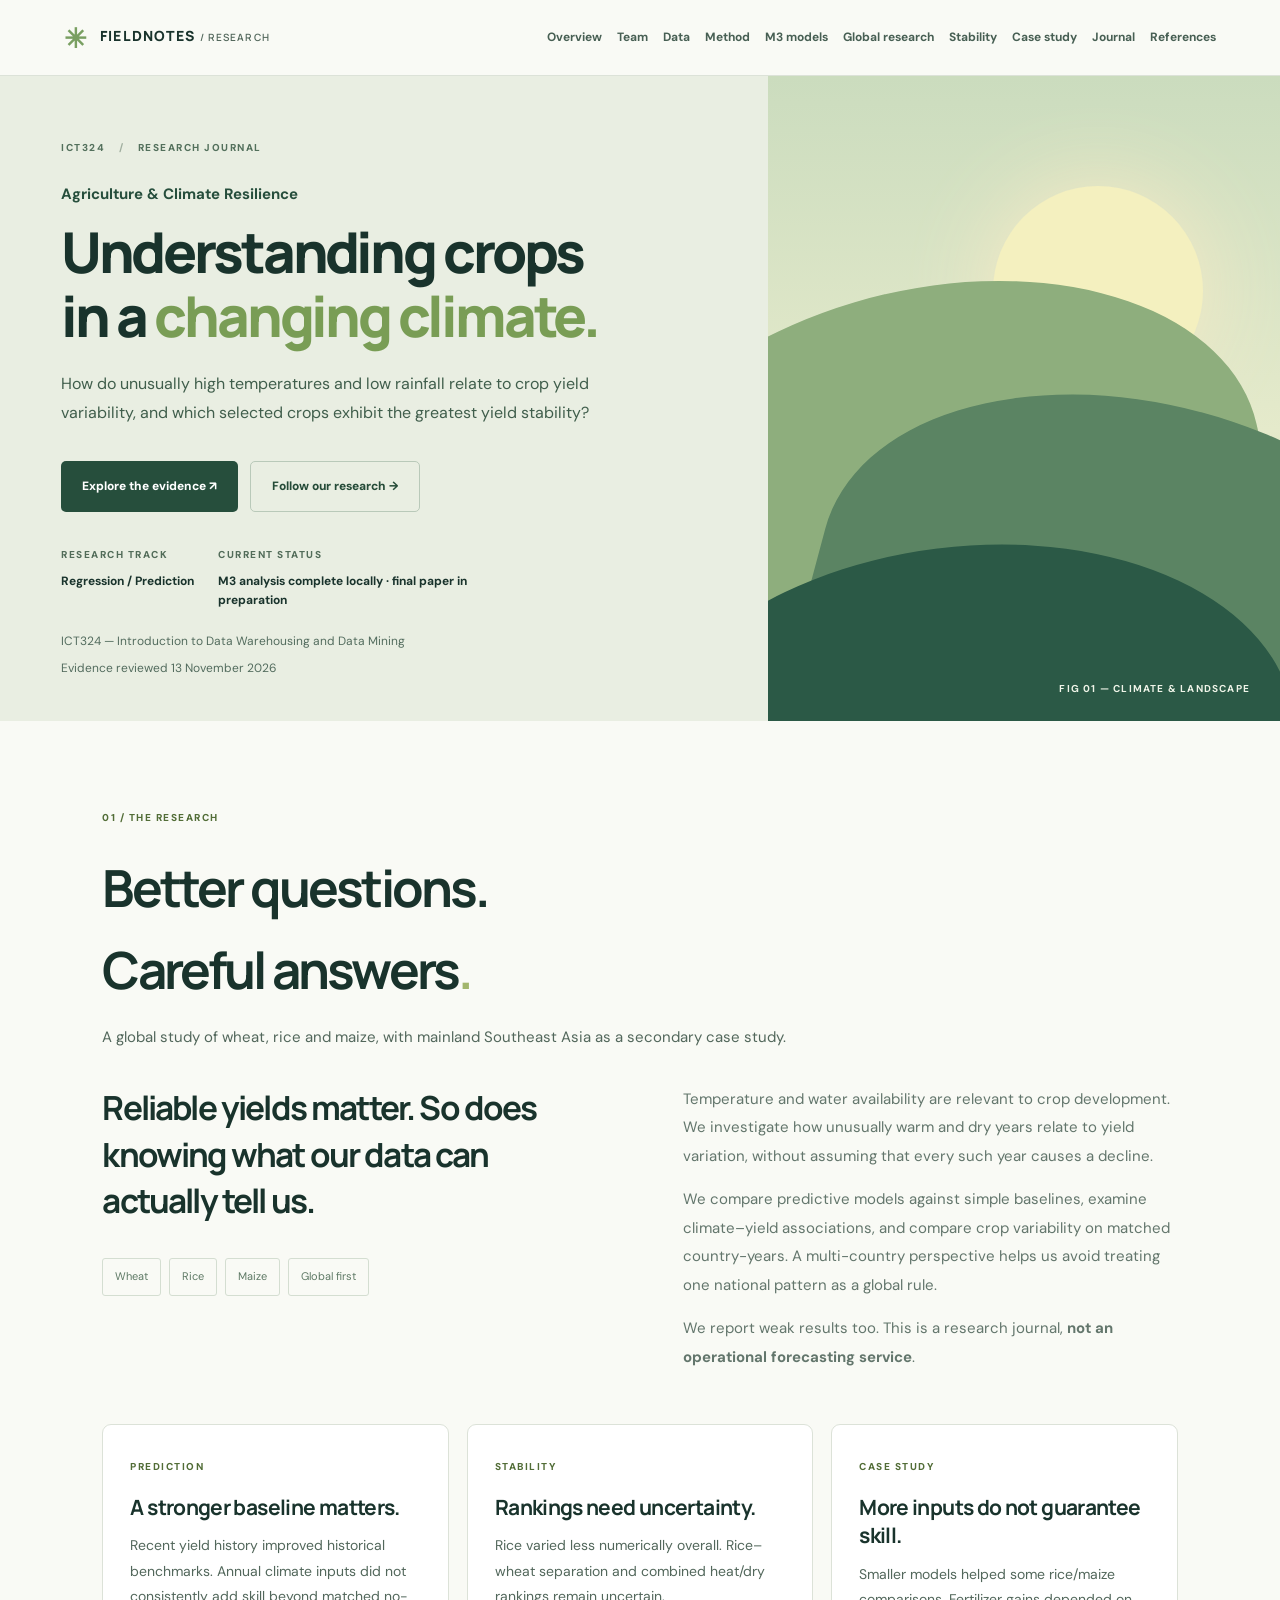
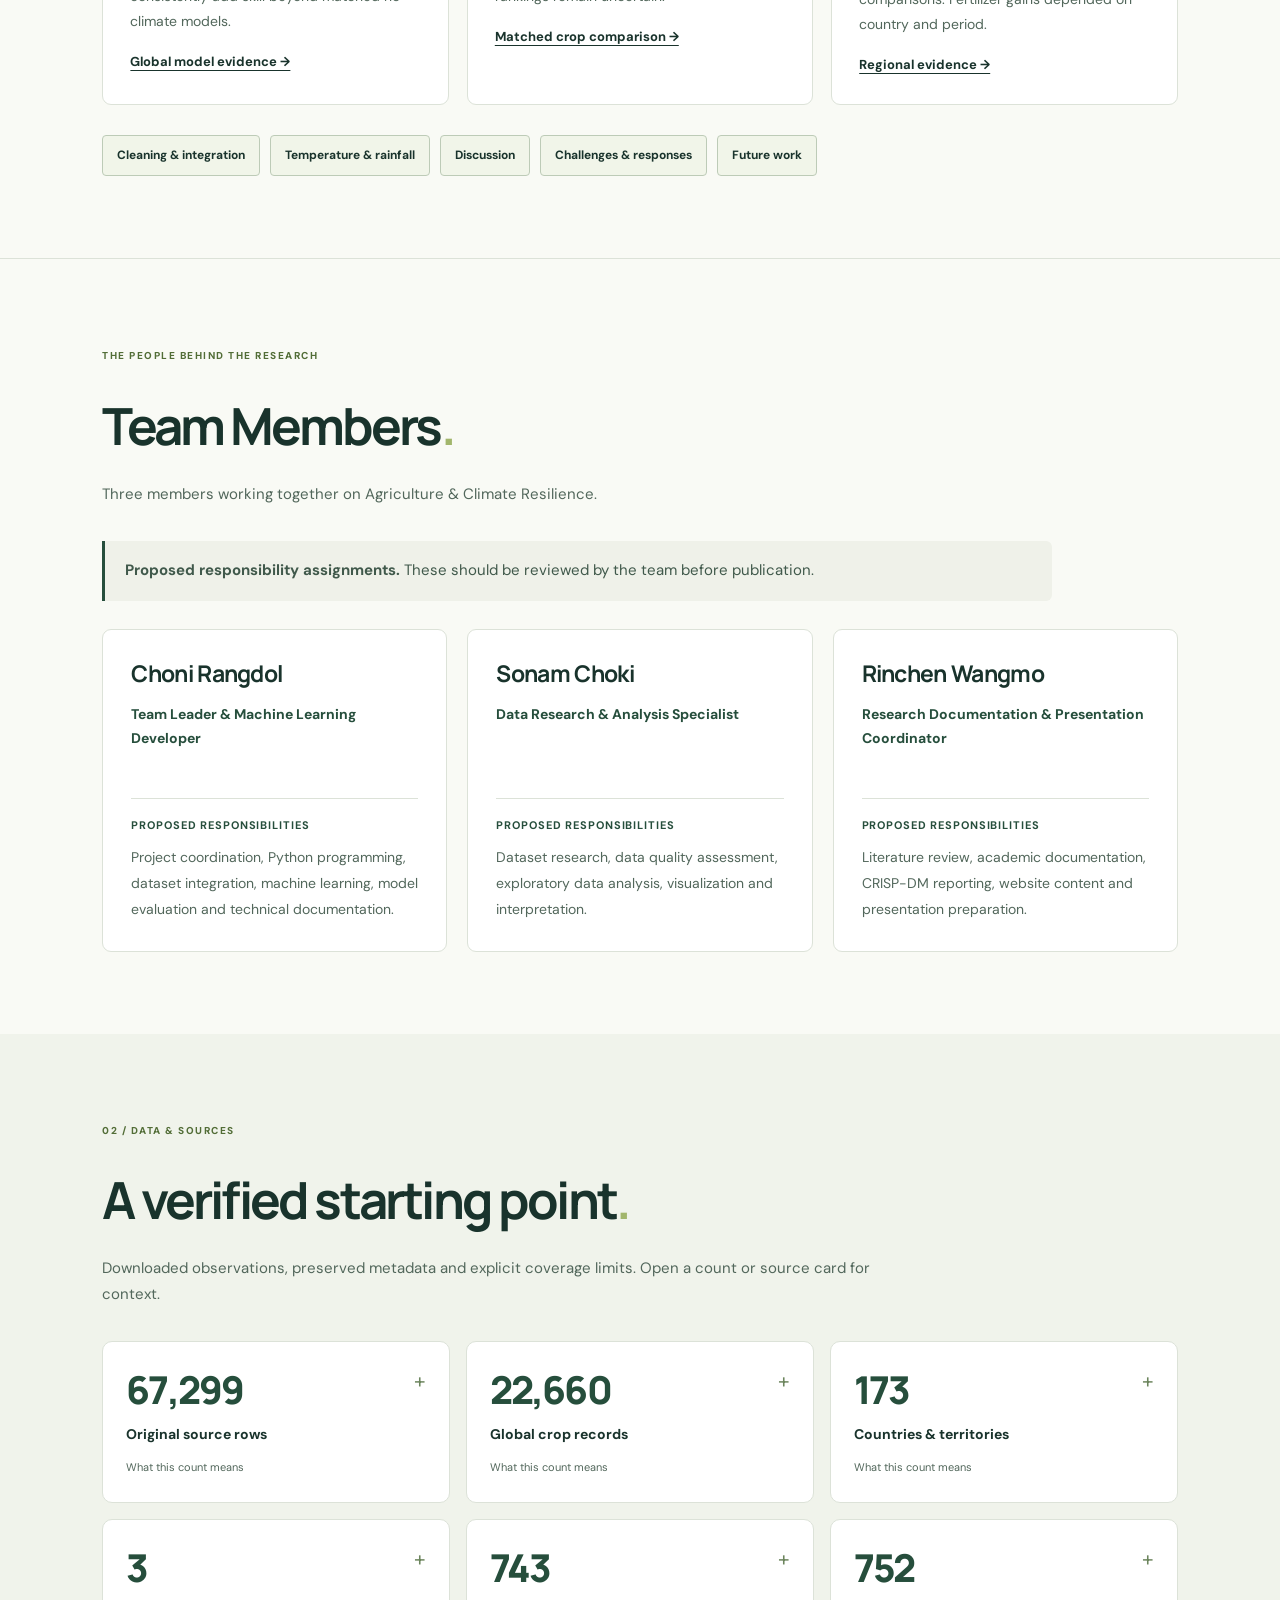
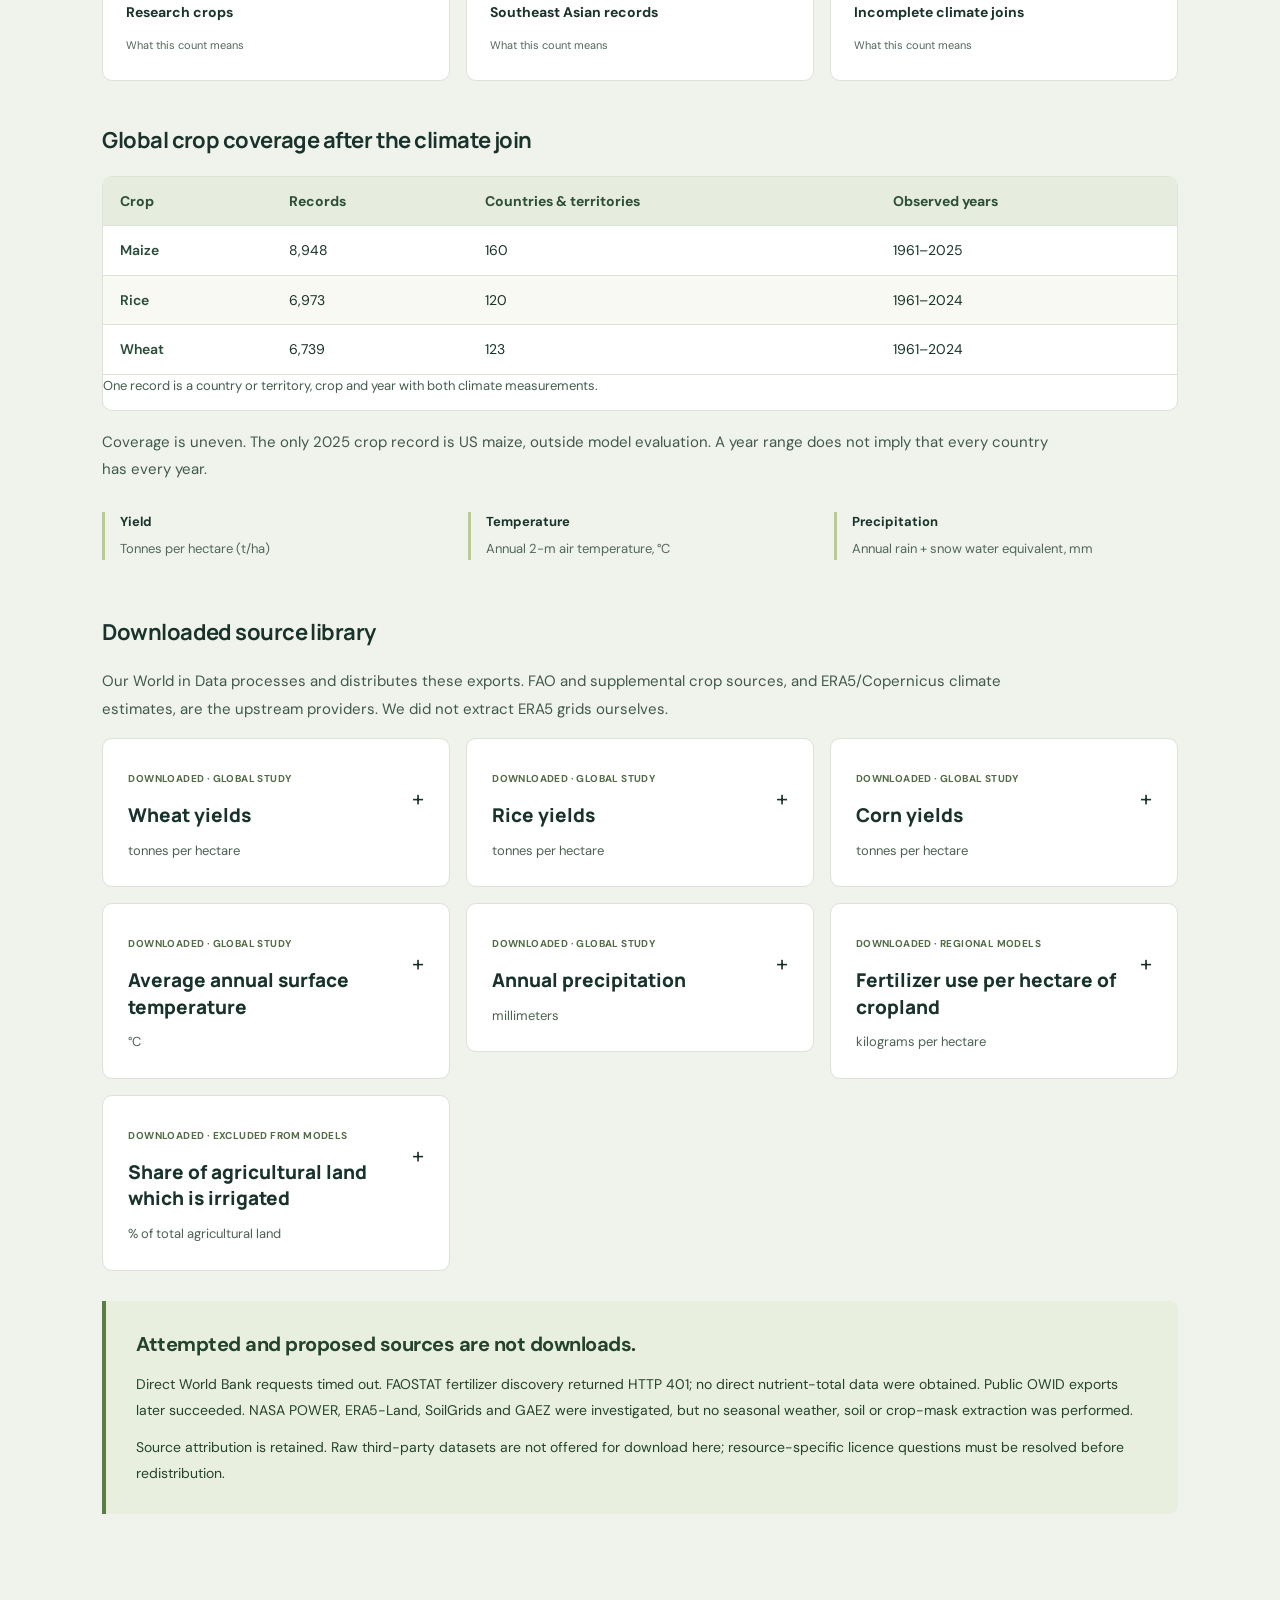
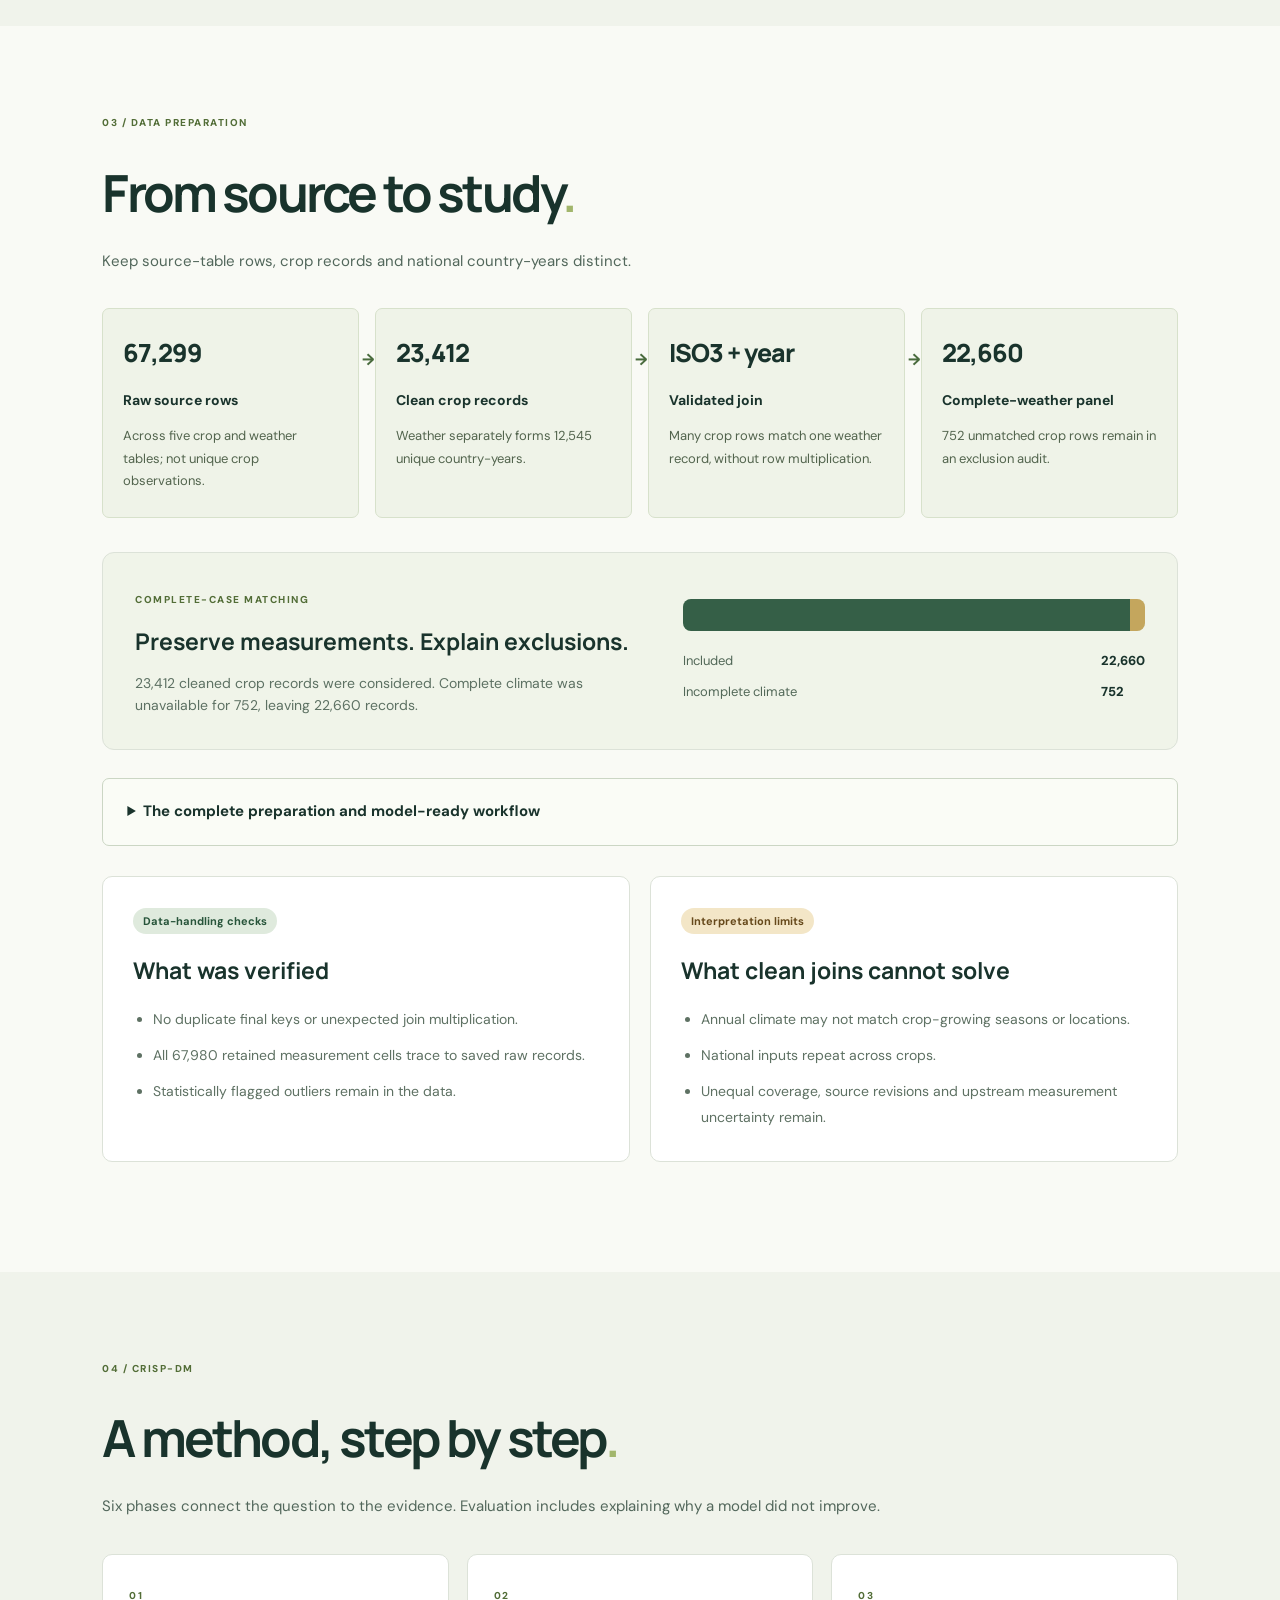
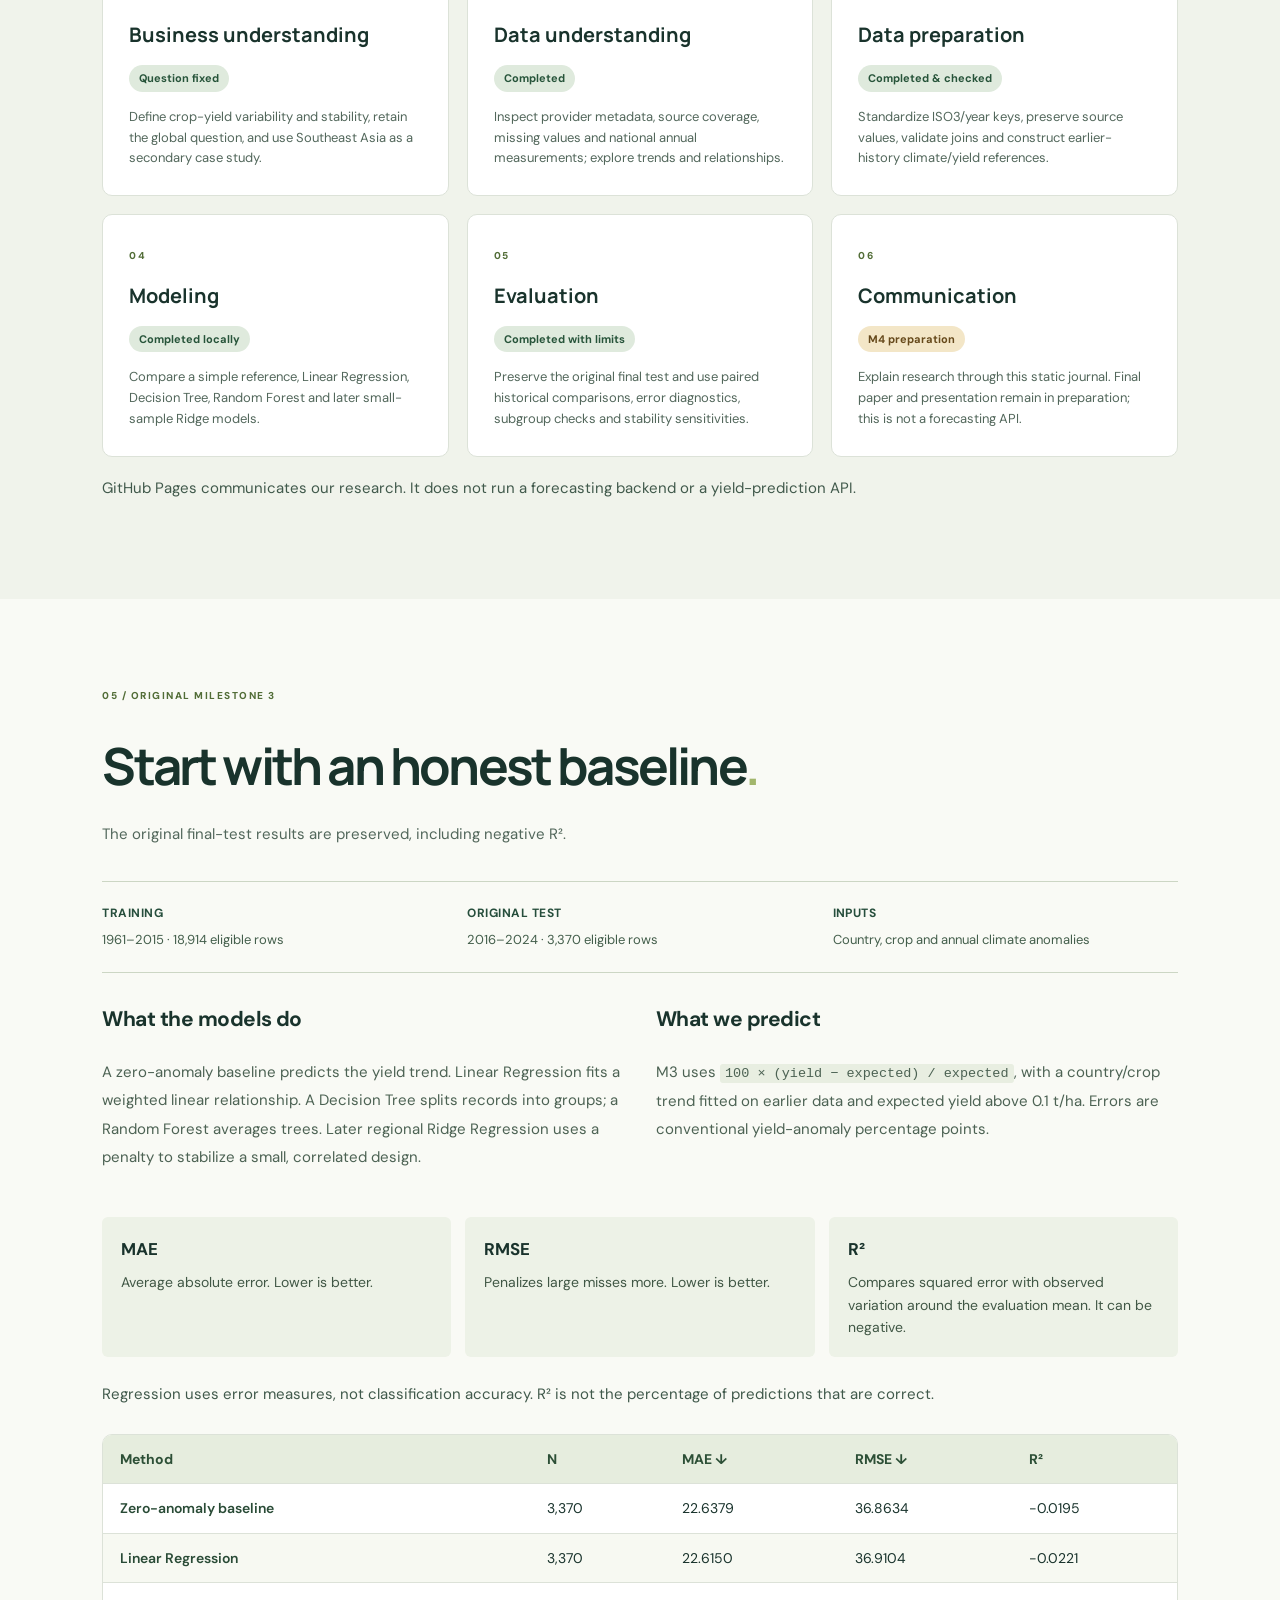
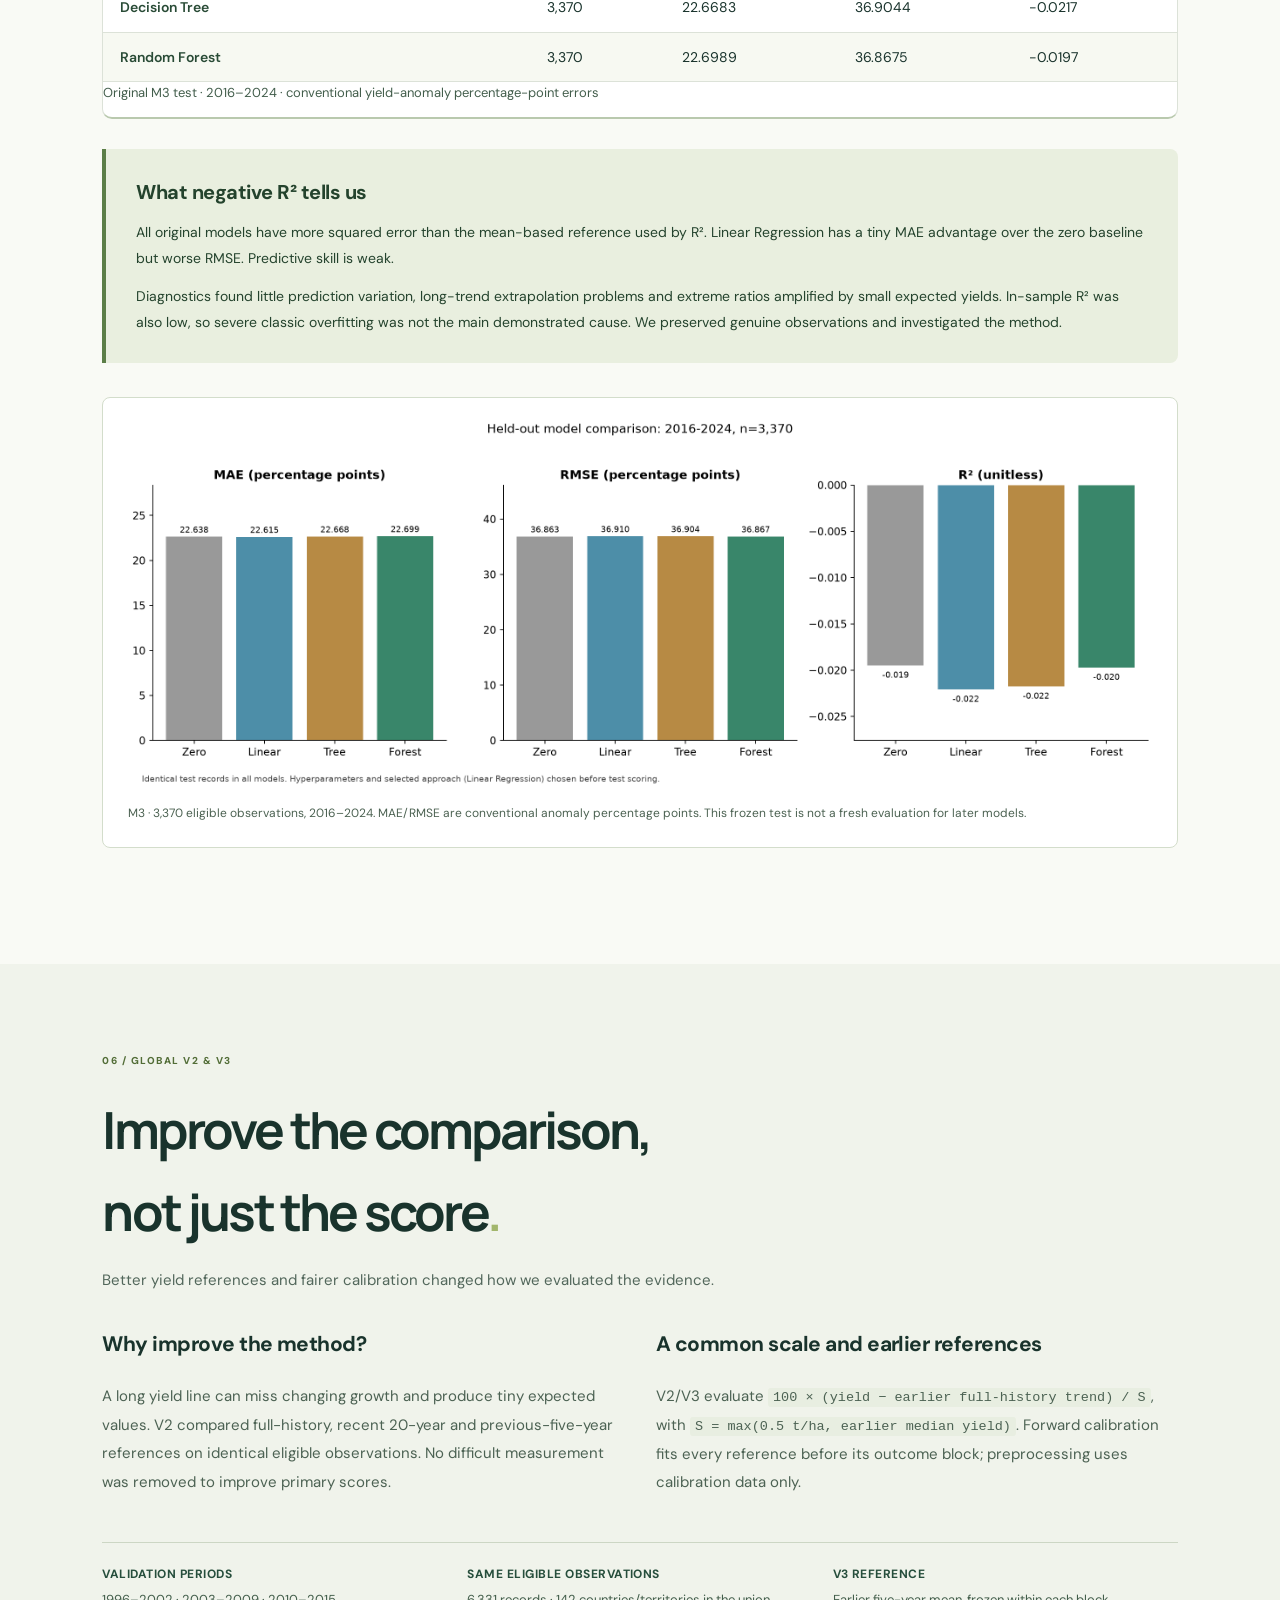
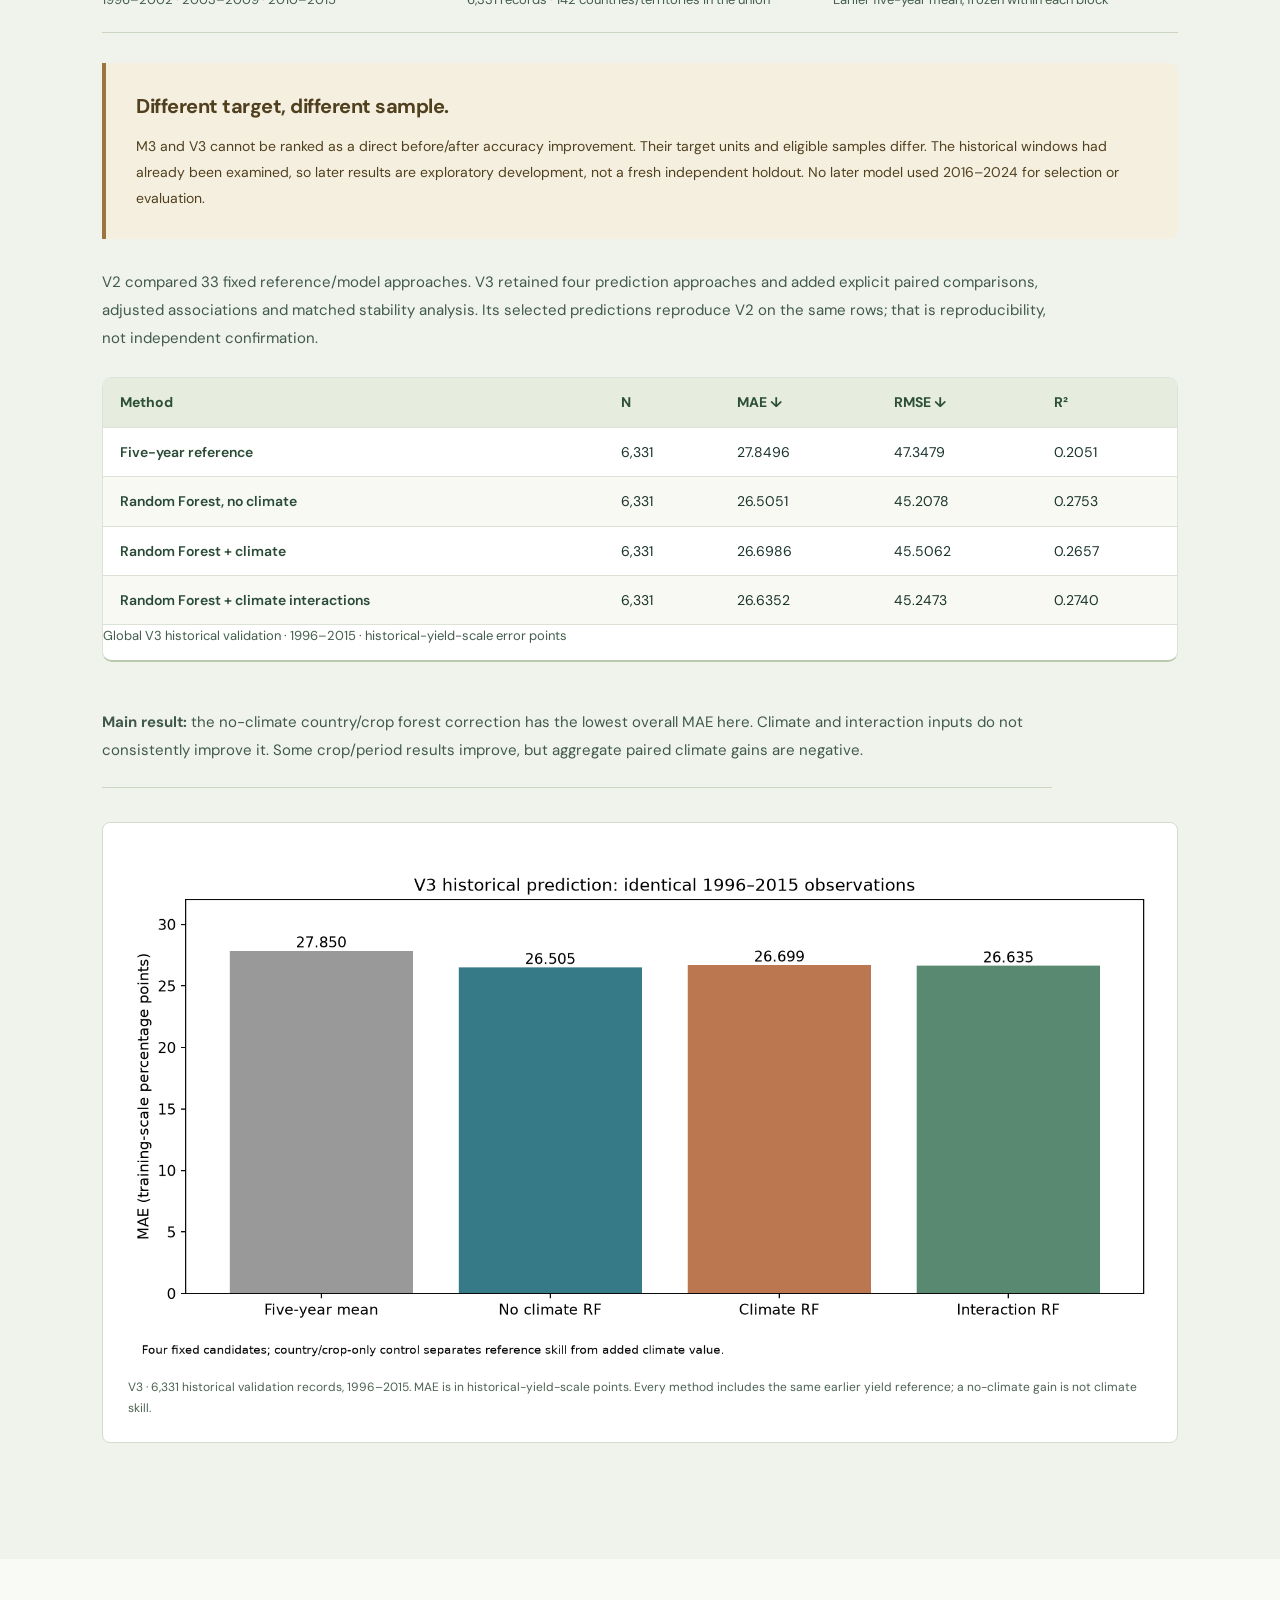
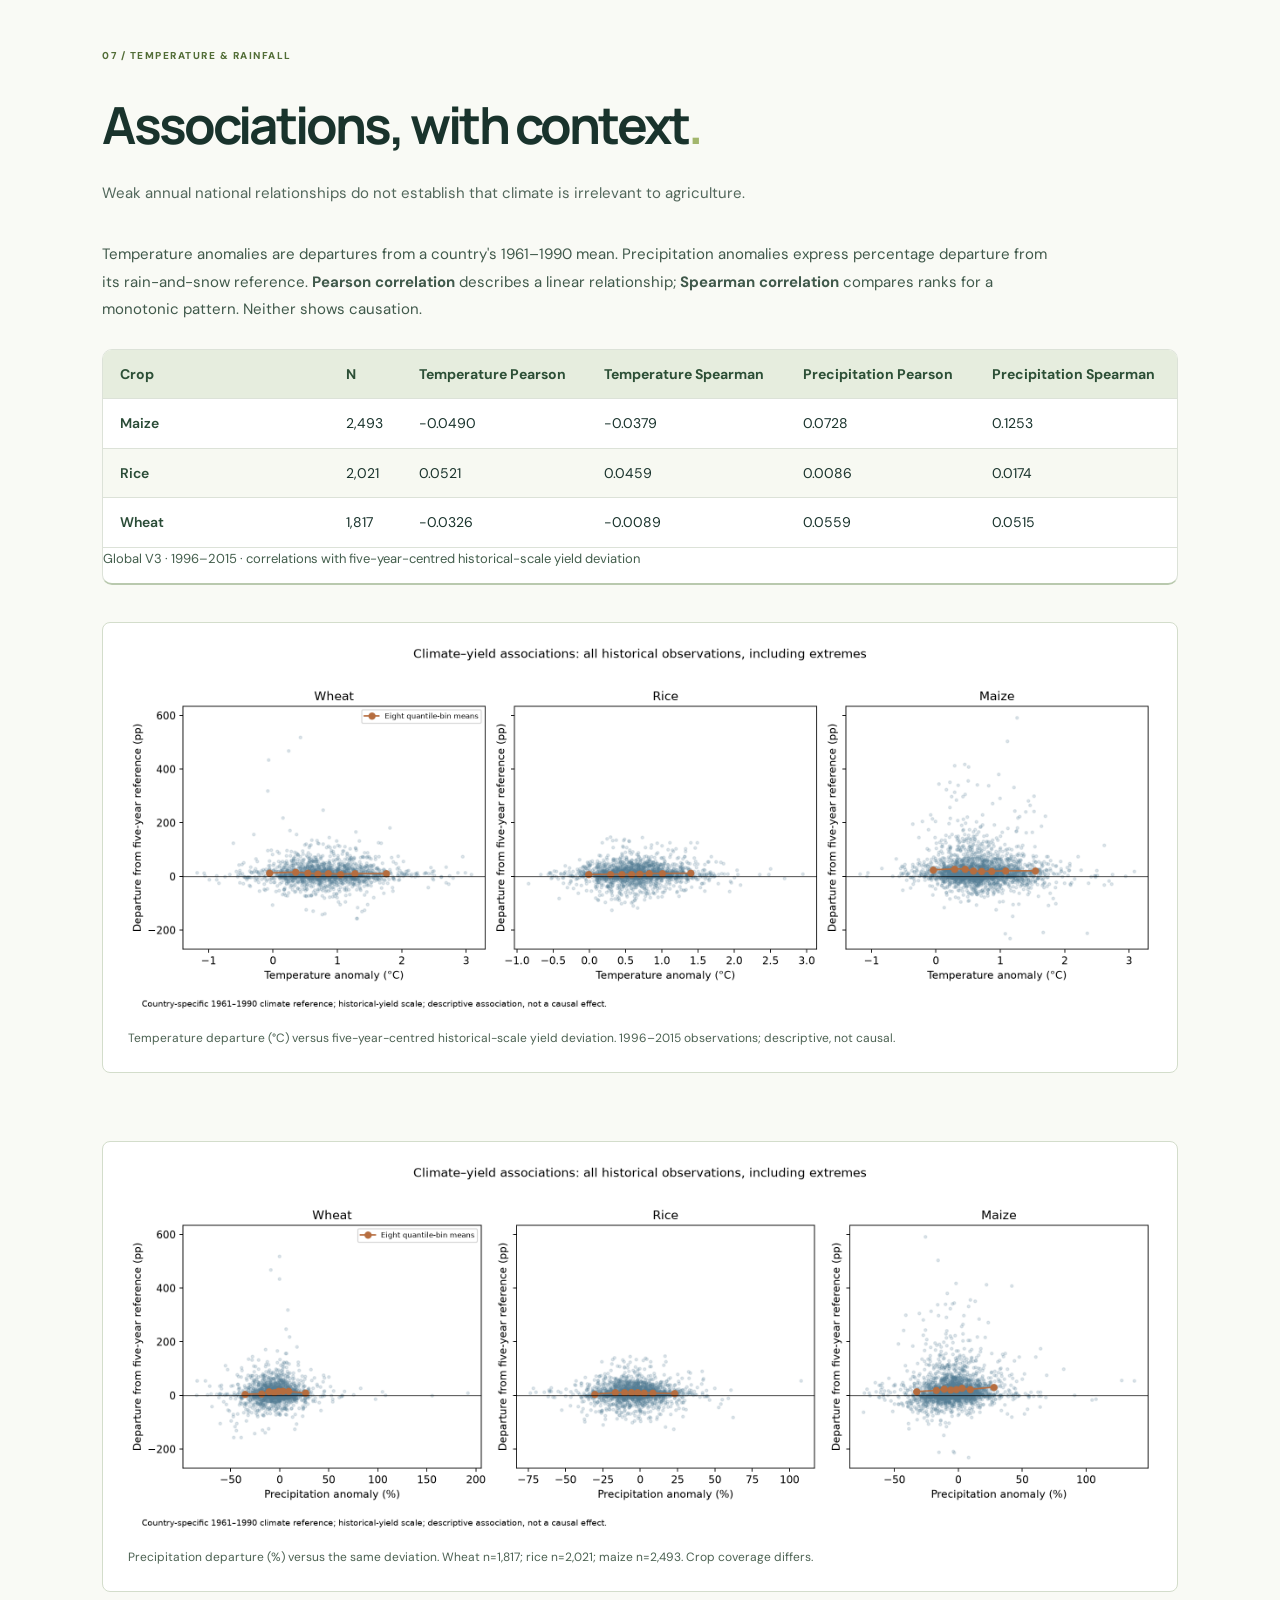
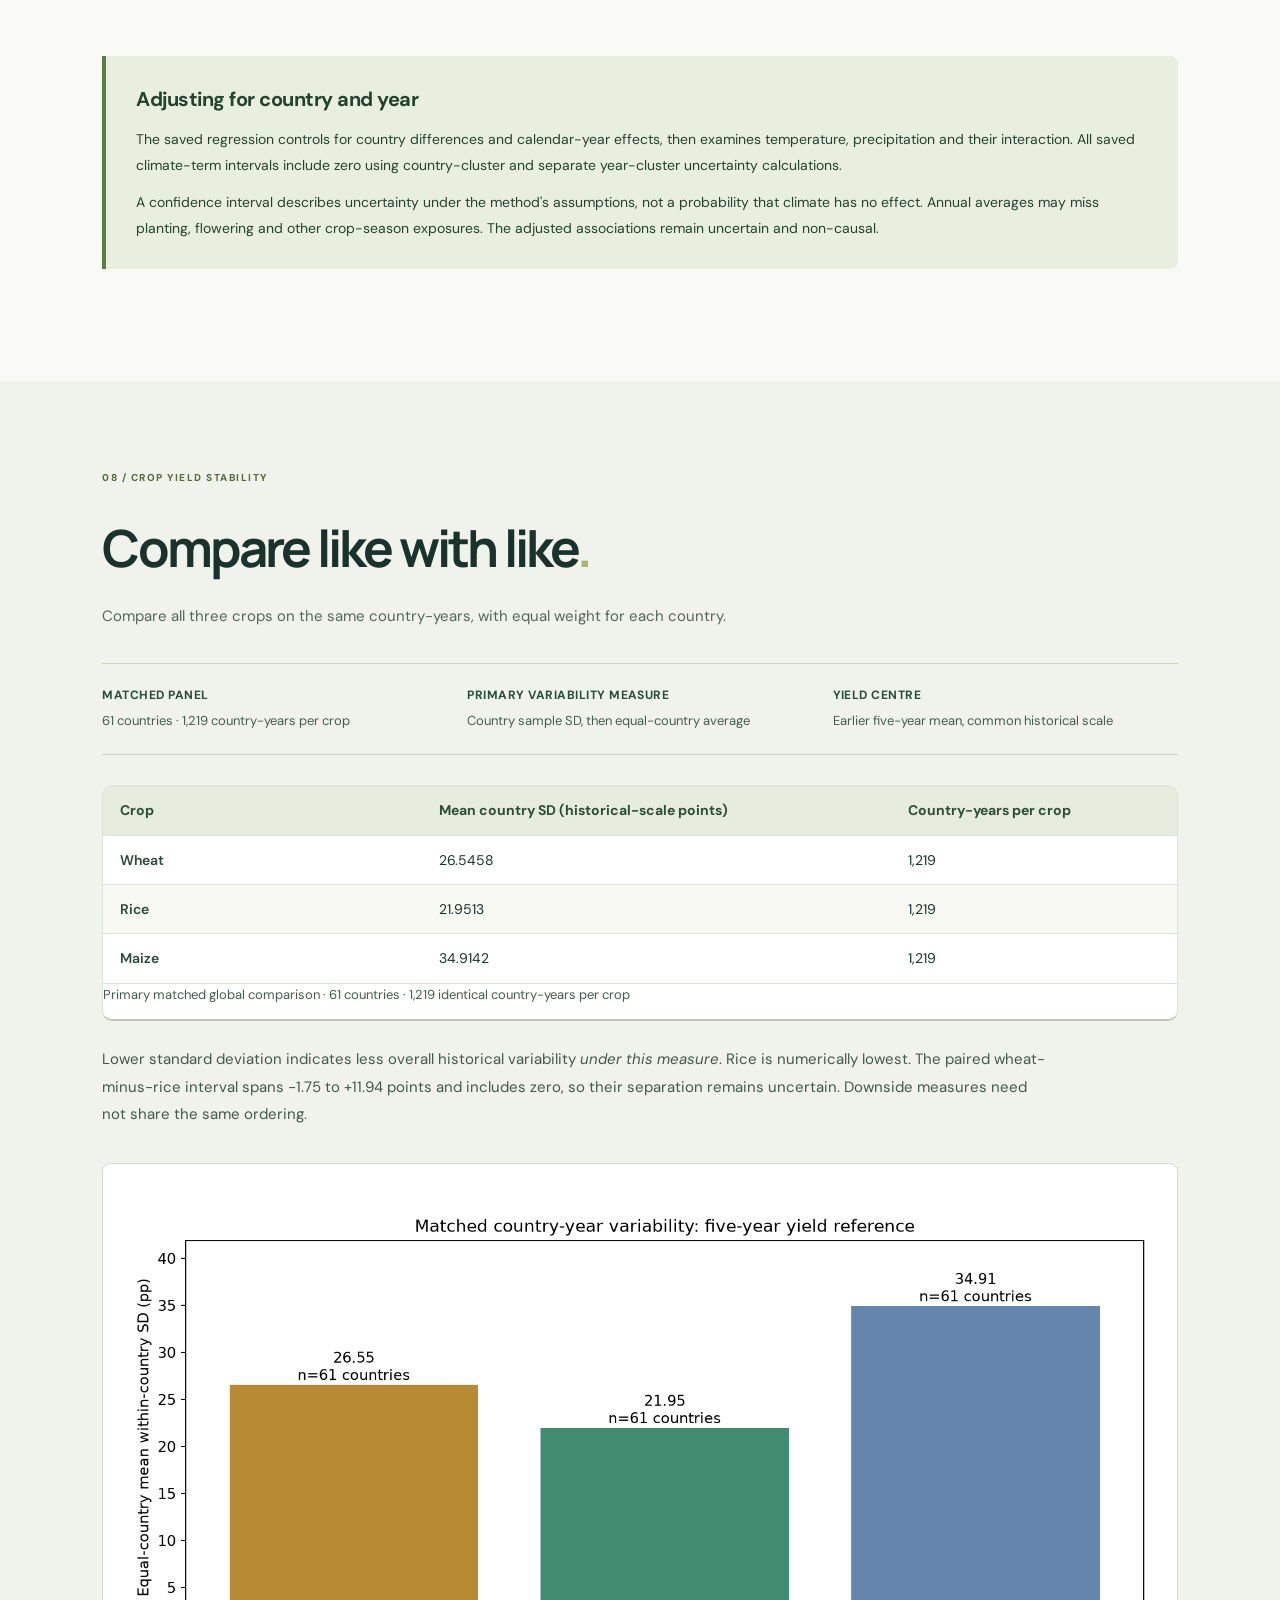
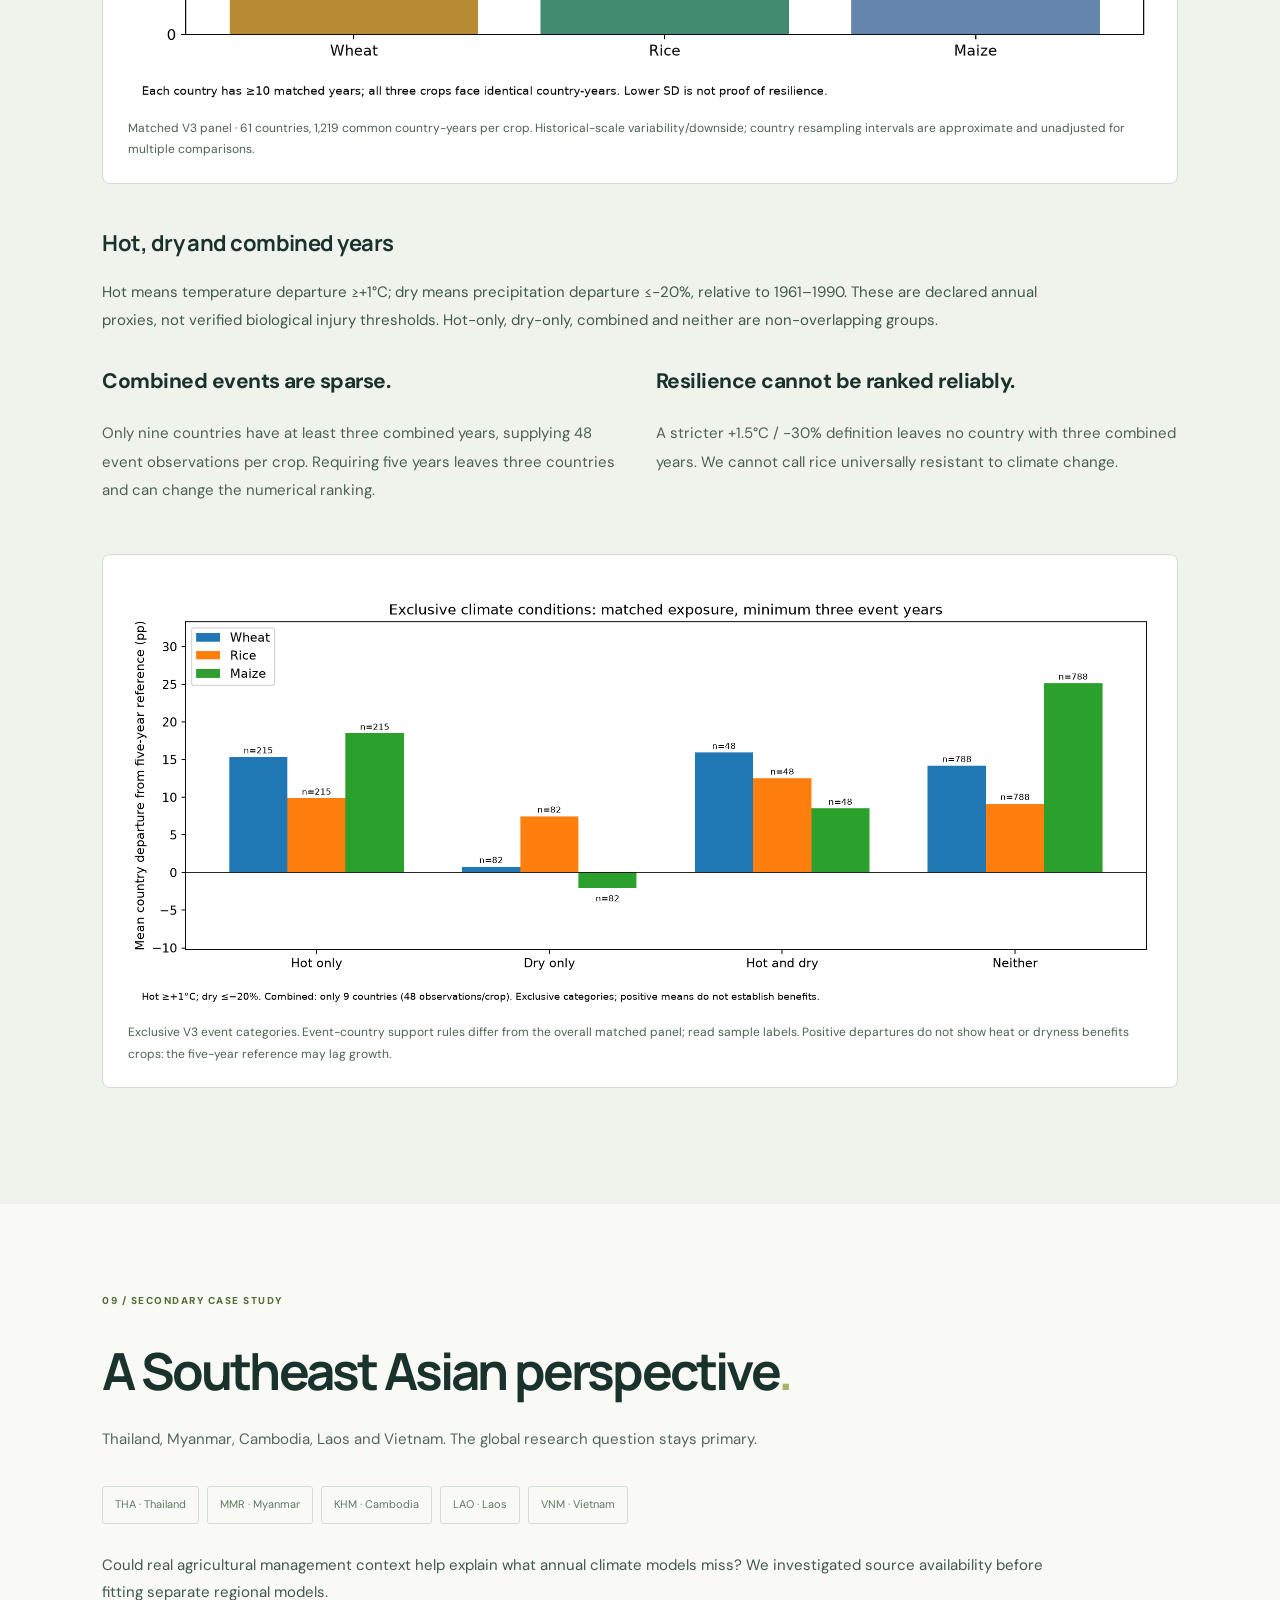
==== commit 7e49039e: "Update research website and team members" ====
--- a/index.html
+++ b/index.html
@@ -3,77 +3,152 @@
 <head>
   <meta charset="utf-8">
   <meta name="viewport" content="width=device-width, initial-scale=1">
-  <meta name="description" content="Agriculture & Climate Resilience: an ICT324 research journal presenting verified data preparation and planned crop-yield analysis.">
+  <meta name="description" content="Agriculture & Climate Resilience: an ICT324 research journal documenting verified global crop and climate data, model evaluation, crop stability and a Southeast Asian case study.">
   <title>Agriculture & Climate Resilience | Research Journal</title>
   <link rel="stylesheet" href="style.css">
-  <script src="site-data.js" defer></script>
-  <script src="updates.js" defer></script>
-  <script src="script.js" defer></script>
+  <script src="site-data.js" defer></script><script src="updates.js" defer></script><script src="script.js" defer></script>
 </head>
 <body>
 <a class="skip-link" href="#main">Skip to content</a>
 <header class="topbar">
   <a class="brand" href="#home"><span class="mark" aria-hidden="true">✳</span> FIELDNOTES <span class="brand-light">/ RESEARCH</span></a>
   <button id="menuBtn" class="menu" type="button" aria-label="Open navigation" aria-expanded="false" aria-controls="nav">☰</button>
-  <nav id="nav" aria-label="Main navigation"><a href="#home">Home</a><a href="#about">Problem</a><a href="#data">Datasets</a><a href="#preparation">Preparation</a><a href="#progress">Progress</a><a href="#methodology">Method</a><a href="#results">Results</a><a href="#resources">Resources</a></nav>
+  <nav id="nav" aria-label="Main navigation"><a href="#home">Overview</a><a href="#team">Team</a><a href="#data">Data</a><a href="#methodology">Method</a><a href="#results">M3 models</a><a href="#global">Global research</a><a href="#stability">Stability</a><a href="#regional">Case study</a><a href="#progress">Journal</a><a href="#resources">References</a></nav>
 </header>
 <main id="main">
-  <section id="home" class="hero" aria-labelledby="project-title">
-    <div class="hero-inner">
-      <div class="eyebrow">ICT324 <span class="separator">/</span> RESEARCH JOURNAL</div>
-      <p class="project-label">Agriculture &amp; Climate Resilience</p>
-      <h1 id="project-title">Understanding crops<br>in a <em>changing climate.</em></h1>
-      <p class="lede">How do unusually high temperatures and low rainfall relate to crop yield variability, and which selected crops exhibit the greatest yield stability?</p>
-      <div class="hero-actions"><a class="btn primary" href="#data">Explore the dataset <span aria-hidden="true">↗</span></a><a class="btn secondary" href="#progress">Follow our progress <span aria-hidden="true">→</span></a></div>
-      <div class="hero-meta"><div><span class="meta-label">RESEARCH TRACK</span><strong>Regression / Prediction</strong></div><div><span class="meta-label">CURRENT STATUS</span><strong id="project-status">Data preparation complete; analysis pending</strong></div></div>
-      <p class="course-line">ICT324 — Introduction to Data Warehousing and Data Mining</p>
-      <p class="updated-line">Last updated <time class="last-updated"></time></p>
-    </div>
-    <div class="hero-art" aria-hidden="true"><div class="sun"></div><div class="land land1"></div><div class="land land2"></div><div class="land land3"></div><span class="art-label">FIG 01 — CLIMATE &amp; LANDSCAPE</span></div>
-  </section>
-  <section id="about" class="section" aria-labelledby="problem-title">
-    <div class="section-heading"><span class="kicker">01 / THE RESEARCH</span><h2 id="problem-title">Research problem<span class="period">.</span></h2><p>A multi-country study, with Thailand as a secondary case study.</p></div>
-    <div class="two-col"><p class="big-copy">Understanding yield stability can help us ask better questions about food production in a variable climate.</p><div class="body-copy"><p>Temperature and water availability are relevant to crop development. This project asks how unusually warm and dry years are associated with yield variation, without assuming that every such year produces a decline.</p><p>Wheat, rice, and maize provide three crop series to compare. Studying multiple countries lets us examine whether patterns differ across locations, while accounting for unequal data coverage.</p><p>The Thailand case study will offer a closer look at the same questions in one national context. It is an additional perspective, not evidence of a result already established.</p><div class="tags"><span>Wheat</span><span>Rice</span><span>Maize</span><span>CRISP-DM</span></div></div></div>
-  </section>
-  <section id="data" class="section tinted" aria-labelledby="data-title">
-    <div class="section-heading"><span class="kicker">02 / THE DATA</span><h2 id="data-title">A verified starting point<span class="period">.</span></h2><p>Collection and preparation counts, checked against saved datasets and independent audits. Open a card for context.</p></div>
-    <div id="dataset-stats" class="stats-grid"></div>
-    <h3 class="subheading">Complete merged crop coverage</h3>
-    <div class="table-scroll" role="region" aria-label="Crop coverage table, scroll horizontally if needed" tabindex="0"><table><caption>Each observation represents one country or territory, crop, and year with complete climate information.</caption><thead><tr><th scope="col">Crop</th><th scope="col">Observations</th><th scope="col">Countries &amp; territories</th><th scope="col">Observed years</th></tr></thead><tbody id="crop-coverage"></tbody></table></div>
-    <p class="note">Coverage differs by crop and country. A year range does not mean every country has observations in every year.</p>
-    <div class="unit-grid"><p><strong>Crop yield</strong><span>Tonnes per hectare</span></p><p><strong>Temperature</strong><span>Annual average, degrees Celsius</span></p><p><strong>Precipitation</strong><span>Annual total, millimeters per year; includes rain and snow</span></p></div>
-    <h3 class="subheading">Source library</h3><p class="body-note">The five CSV exports were downloaded from Our World in Data. Upstream sources include FAOSTAT for crop yields and ERA5/Copernicus for climate. Wheat and maize also have supplemental historical or national sources.</p>
-    <div id="source-cards" class="source-grid"></div>
-  </section>
-  <section id="preparation" class="section" aria-labelledby="preparation-title">
-    <div class="section-heading"><span class="kicker">03 / DATA PREPARATION</span><h2 id="preparation-title">From source to study dataset<span class="period">.</span></h2><p>A documented preparation process, with original downloads preserved.</p></div>
-    <ol id="cleaning-workflow" class="workflow"></ol>
-    <div class="merge-panel"><div><span class="kicker">COMPLETE-CASE MATCHING</span><h3>Every included crop record has both climate measurements.</h3><p id="merge-explanation"></p></div><div><div class="merge-bar" aria-hidden="true"><span id="merge-kept"></span><span id="merge-excluded"></span></div><dl id="merge-counts" class="merge-counts"></dl></div></div>
-    <p class="note">Unmatched observations were excluded because climate coverage was incomplete. They are not classified as erroneous yield measurements. Statistical outliers were retained for later investigation.</p>
-  </section>
-  <section id="progress" class="section tinted" aria-labelledby="progress-title">
-    <div class="section-heading"><span class="kicker">04 / RESEARCH LOG</span><h2 id="progress-title">Progress updates<span class="period">.</span></h2><p>The research as it happens. Open an entry to see completed work, issues, and next steps.</p></div>
-    <div class="timeline-toolbar"><label for="milestone-filter">Filter by milestone</label><select id="milestone-filter"><option value="all">All milestones</option></select><p id="update-count" class="note" role="status" aria-live="polite"></p></div>
-    <div id="updates" class="updates"></div>
-  </section>
-  <section id="methodology" class="section" aria-labelledby="method-title">
-    <div class="section-heading"><span class="kicker">05 / CRISP-DM</span><h2 id="method-title">A method, step by step<span class="period">.</span></h2><p>Completed preparation is the foundation. The research question remains open.</p></div>
-    <ol id="method-stages" class="method-grid"></ol>
-    <div class="planned-models"><h3>Planned regression models</h3><p>Linear Regression, Decision Tree Regressor, and Random Forest Regressor have not been implemented. Chronological validation, a simple baseline predictor, and MAE, RMSE, and R² evaluation are planned.</p><div class="tags"><span>Linear Regression · planned</span><span>Decision Tree · planned</span><span>Random Forest · planned</span></div></div>
-  </section>
-  <section id="results" class="section results-section" aria-labelledby="results-title">
-    <div class="section-heading"><span class="kicker">06 / VERIFIED PROGRESS</span><h2 id="results-title">Research Results<span class="period">.</span></h2><p>Current results describe data preparation and quality, not climate effects or crop resilience.</p></div>
-    <div class="quality-grid"><article class="quality-card"><span class="status-badge verified">Locally verified</span><h3>Merge integrity</h3><ul id="quality-findings"></ul></article><article class="quality-card"><span class="status-badge caution">Limitations remain</span><h3>Interpretation needs care</h3><ul id="research-limitations"></ul></article></div>
-    <div class="result-placeholder"><div class="placeholder-icon" aria-hidden="true">↗</div><div><h3>Next phase: analysis</h3><p>Statistical analysis, climate anomaly calculations, crop stability comparisons, and machine learning evaluations are planned for the next phase.</p><p class="note">No correlations, crop rankings, model scores, or final research conclusions have been produced.</p></div></div>
-  </section>
-  <section id="resources" class="section" aria-labelledby="resources-title">
-    <div class="section-heading"><span class="kicker">07 / FILES &amp; REFERENCES</span><h2 id="resources-title">Follow the evidence<span class="period">.</span></h2><p>Source documentation and project resources.</p></div>
-    <div class="cards"><article class="data-card"><span class="card-num">PROJECT CODE</span><h3>Public repository</h3><p>Project documentation and source files. Dated updates remain part of the research record.</p><a id="repoLink" href="https://github.com/PI9000X/DataMining_website" target="_blank" rel="noopener noreferrer">Explore the repository ↗</a></article><article class="data-card"><span class="card-num">RESEARCH DOCUMENTS</span><h3>Publication still to come</h3><p>The independent preparation audits have been reviewed locally. Links to public audit documents, the final paper, and presentations will be added when available.</p><span class="status-badge pending">Public documents pending</span></article></div>
-    <p class="note">Use the source library above for original dataset pages. Local integrity checks establish consistency with saved sources, not independent certification of every upstream estimate.</p>
-  </section>
-  <section class="footer-cta"><span class="kicker">STAY IN THE LOOP</span><h2>Research is a process.<br><em>Follow the journey.</em></h2><a id="footerRepo" class="btn primary" href="https://github.com/PI9000X/DataMining_website" target="_blank" rel="noopener noreferrer">View repository ↗</a></section>
+<section id="home" class="hero" aria-labelledby="project-title">
+  <div class="hero-inner"><div class="eyebrow">ICT324 <span class="separator">/</span> RESEARCH JOURNAL</div><p class="project-label">Agriculture &amp; Climate Resilience</p>
+    <h1 id="project-title">Understanding crops<br>in a <em>changing climate.</em></h1>
+    <p class="lede">How do unusually high temperatures and low rainfall relate to crop yield variability, and which selected crops exhibit the greatest yield stability?</p>
+    <div class="hero-actions"><a class="btn primary" href="#results">Explore the evidence ↗</a><a class="btn secondary" href="#progress">Follow our research →</a></div>
+    <div class="hero-meta"><div><span class="meta-label">RESEARCH TRACK</span><strong>Regression / Prediction</strong></div><div><span class="meta-label">CURRENT STATUS</span><strong id="project-status">Milestone 3 analysis complete · M4 preparation</strong></div></div>
+    <p class="course-line">ICT324 — Introduction to Data Warehousing and Data Mining</p><p class="updated-line">Evidence reviewed <time class="last-updated" datetime="2026-11-13">13 November 2026</time></p>
+  </div><div class="hero-art" aria-hidden="true"><div class="sun"></div><div class="land land1"></div><div class="land land2"></div><div class="land land3"></div><span class="art-label">FIG 01 — CLIMATE &amp; LANDSCAPE</span></div>
+</section>
+<section id="about" class="section" aria-labelledby="problem-title">
+  <div class="section-heading"><span class="kicker">01 / THE RESEARCH</span><h2 id="problem-title">Better questions.<br>Careful answers<span class="period">.</span></h2><p>A global study of wheat, rice and maize, with mainland Southeast Asia as a secondary case study.</p></div>
+  <div class="two-col"><div><p class="big-copy">Reliable yields matter. So does knowing what our data can actually tell us.</p><div class="tags"><span>Wheat</span><span>Rice</span><span>Maize</span><span>Global first</span></div></div><div class="body-copy"><p>Temperature and water availability are relevant to crop development. We investigate how unusually warm and dry years relate to yield variation, without assuming that every such year causes a decline.</p><p>We compare predictive models against simple baselines, examine climate–yield associations, and compare crop variability on matched country-years. A multi-country perspective helps us avoid treating one national pattern as a global rule.</p><p>We report weak results too. This is a research journal, <strong>not an operational forecasting service</strong>.</p></div></div>
+  <div class="finding-grid"><article><span class="card-num">PREDICTION</span><h3>A stronger baseline matters.</h3><p>Recent yield history improved historical benchmarks. Annual climate inputs did not consistently add skill beyond matched no-climate models.</p><a href="#global">Global model evidence →</a></article><article><span class="card-num">STABILITY</span><h3>Rankings need uncertainty.</h3><p>Rice varied less numerically overall. Rice–wheat separation and combined heat/dry rankings remain uncertain.</p><a href="#stability">Matched crop comparison →</a></article><article><span class="card-num">CASE STUDY</span><h3>More inputs do not guarantee skill.</h3><p>Smaller models helped some rice/maize comparisons. Fertilizer gains depended on country and period.</p><a href="#regional">Regional evidence →</a></article></div>
+  <nav class="section-map" aria-label="Research contents"><a href="#preparation">Cleaning &amp; integration</a><a href="#relationships">Temperature &amp; rainfall</a><a href="#discussion">Discussion</a><a href="#challenges">Challenges &amp; responses</a><a href="#future">Future work</a></nav>
+</section>
+<section id="team" class="section team-section" aria-labelledby="team-title" aria-describedby="team-review-note">
+  <div class="section-heading"><span class="kicker">THE PEOPLE BEHIND THE RESEARCH</span><h2 id="team-title">Team Members<span class="period">.</span></h2><p>Three members working together on Agriculture &amp; Climate Resilience.</p></div>
+  <p id="team-review-note" class="team-review-note"><strong>Proposed responsibility assignments.</strong> These should be reviewed by the team before publication.</p>
+  <div class="team-grid">
+    <article class="team-card" aria-labelledby="team-choni">
+      <h3 id="team-choni">Choni Rangdol</h3>
+      <p class="team-role">Team Leader &amp; Machine Learning Developer</p>
+      <h4>Proposed responsibilities</h4>
+      <p class="team-responsibilities">Project coordination, Python programming, dataset integration, machine learning, model evaluation and technical documentation.</p>
+    </article>
+    <article class="team-card" aria-labelledby="team-sonam">
+      <h3 id="team-sonam">Sonam Choki</h3>
+      <p class="team-role">Data Research &amp; Analysis Specialist</p>
+      <h4>Proposed responsibilities</h4>
+      <p class="team-responsibilities">Dataset research, data quality assessment, exploratory data analysis, visualization and interpretation.</p>
+    </article>
+    <article class="team-card" aria-labelledby="team-rinchen">
+      <h3 id="team-rinchen">Rinchen Wangmo</h3>
+      <p class="team-role">Research Documentation &amp; Presentation Coordinator</p>
+      <h4>Proposed responsibilities</h4>
+      <p class="team-responsibilities">Literature review, academic documentation, CRISP-DM reporting, website content and presentation preparation.</p>
+    </article>
+  </div>
+</section>
+<section id="data" class="section tinted" aria-labelledby="data-title">
+  <div class="section-heading"><span class="kicker">02 / DATA &amp; SOURCES</span><h2 id="data-title">A verified starting point<span class="period">.</span></h2><p>Downloaded observations, preserved metadata and explicit coverage limits. Open a count or source card for context.</p></div>
+  <div id="dataset-stats" class="stats-grid"></div>
+  <h3 class="subheading">Global crop coverage after the climate join</h3><div class="table-scroll" role="region" aria-label="Global crop coverage" tabindex="0"><table><caption>One record is a country or territory, crop and year with both climate measurements.</caption><thead><tr><th scope="col">Crop</th><th scope="col">Records</th><th scope="col">Countries &amp; territories</th><th scope="col">Observed years</th></tr></thead><tbody id="crop-coverage"></tbody></table></div>
+  <p class="note">Coverage is uneven. The only 2025 crop record is US maize, outside model evaluation. A year range does not imply that every country has every year.</p>
+  <div class="unit-grid"><p><strong>Yield</strong><span>Tonnes per hectare (t/ha)</span></p><p><strong>Temperature</strong><span>Annual 2-m air temperature, °C</span></p><p><strong>Precipitation</strong><span>Annual rain + snow water equivalent, mm</span></p></div>
+  <h3 class="subheading">Downloaded source library</h3><p class="body-note">Our World in Data processes and distributes these exports. FAO and supplemental crop sources, and ERA5/Copernicus climate estimates, are the upstream providers. We did not extract ERA5 grids ourselves.</p><div id="source-cards" class="source-grid"></div>
+  <aside class="callout"><h3>Attempted and proposed sources are not downloads.</h3><p>Direct World Bank requests timed out. FAOSTAT fertilizer discovery returned HTTP 401; no direct nutrient-total data were obtained. Public OWID exports later succeeded. NASA POWER, ERA5-Land, SoilGrids and GAEZ were investigated, but no seasonal weather, soil or crop-mask extraction was performed.</p><p>Source attribution is retained. Raw third-party datasets are not offered for download here; resource-specific licence questions must be resolved before redistribution.</p></aside>
+</section>
+<section id="preparation" class="section" aria-labelledby="preparation-title">
+  <div class="section-heading"><span class="kicker">03 / DATA PREPARATION</span><h2 id="preparation-title">From source to study<span class="period">.</span></h2><p>Keep source-table rows, crop records and national country-years distinct.</p></div>
+  <ol class="process-flow" aria-label="Verified data-processing flow"><li><span class="flow-number">67,299</span><strong>Raw source rows</strong><p>Across five crop and weather tables; not unique crop observations.</p></li><li><span class="flow-number">23,412</span><strong>Clean crop records</strong><p>Weather separately forms 12,545 unique country-years.</p></li><li><span class="flow-number">ISO3 + year</span><strong>Validated join</strong><p>Many crop rows match one weather record, without row multiplication.</p></li><li><span class="flow-number">22,660</span><strong>Complete-weather panel</strong><p>752 unmatched crop rows remain in an exclusion audit.</p></li></ol>
+  <div class="merge-panel"><div><span class="kicker">COMPLETE-CASE MATCHING</span><h3>Preserve measurements. Explain exclusions.</h3><p id="merge-explanation">23,412 cleaned crop records were considered. Complete climate was unavailable for 752, leaving 22,660 records.</p></div><div><div class="merge-bar" aria-hidden="true"><span id="merge-kept"></span><span id="merge-excluded"></span></div><dl id="merge-counts" class="merge-counts"></dl></div></div>
+  <details class="research-details"><summary>The complete preparation and model-ready workflow</summary><ol id="cleaning-workflow" class="workflow">
+    <li><h3>1. Preserve downloads</h3><p>Save CSVs, metadata, retrieval dates and hashes.</p></li><li><h3>2. Inspect schemas</h3><p>Check measurement columns, types, units, missing values and duplicates.</p></li><li><h3>3. Standardize keys</h3><p>Use current ISO3 codes, integer years and explicit crop labels. Do not guess historical-country mappings.</p></li><li><h3>4. Validate values</h3><p>Require finite plausible values. Retain genuine zeros and flagged outliers; do not replace missing values with zero.</p></li><li><h3>5. Align country and year</h3><p>Join unique climate keys, then integrate crop rows many-to-one.</p></li><li><h3>6. Audit incomplete joins</h3><p>Log exclusions and verify unique country/year/crop keys and raw-value lineage.</p></li><li><h3>7. Temperature anomalies</h3><p>Subtract each country's 1961–1990 mean, with at least 20 reference values. Later models also standardize by its SD.</p></li><li><h3>8. Precipitation anomalies</h3><p>Calculate percentage departure from the same historical precipitation reference.</p></li><li><h3>9. Expected yield</h3><p>Compare an earlier full-history line, recent 20-year line and five-year mean.</p></li><li><h3>10. Shared targets</h3><p>Keep M3 conventional anomalies separate from later historical-scale deviations.</p></li><li><h3>11. Chronology</h3><p>Fit references, scalers and encoders on permitted earlier data only. Freeze references within validation blocks.</p></li><li><h3>12. Model-ready records</h3><p>Save eligibility and exclusions; use identical observations within every feature comparison.</p></li>
+  </ol></details>
+  <div class="quality-grid"><article class="quality-card"><span class="status-badge verified">Data-handling checks</span><h3>What was verified</h3><ul id="quality-findings"><li>No duplicate final keys or unexpected join multiplication.</li><li>All 67,980 retained measurement cells trace to saved raw records.</li><li>Statistically flagged outliers remain in the data.</li></ul></article><article class="quality-card"><span class="status-badge caution">Interpretation limits</span><h3>What clean joins cannot solve</h3><ul id="research-limitations"><li>Annual climate may not match crop-growing seasons or locations.</li><li>National inputs repeat across crops.</li><li>Unequal coverage, source revisions and upstream measurement uncertainty remain.</li></ul></article></div>
+</section>
+<section id="methodology" class="section tinted" aria-labelledby="method-title">
+  <div class="section-heading"><span class="kicker">04 / CRISP-DM</span><h2 id="method-title">A method, step by step<span class="period">.</span></h2><p>Six phases connect the question to the evidence. Evaluation includes explaining why a model did not improve.</p></div><ol id="method-stages" class="method-grid"></ol><p class="note">GitHub Pages communicates our research. It does not run a forecasting backend or a yield-prediction API.</p>
+</section>
+<section id="results" class="section" aria-labelledby="results-title">
+  <div class="section-heading"><span class="kicker">05 / ORIGINAL MILESTONE 3</span><h2 id="results-title">Start with an honest baseline<span class="period">.</span></h2><p>The original final-test results are preserved, including negative R².</p></div>
+  <div class="study-strip"><span><strong>Training</strong>1961–2015 · 18,914 eligible rows</span><span><strong>Original test</strong>2016–2024 · 3,370 eligible rows</span><span><strong>Inputs</strong>Country, crop and annual climate anomalies</span></div>
+  <div class="explain-grid"><article><h3>What the models do</h3><p>A zero-anomaly baseline predicts the yield trend. Linear Regression fits a weighted linear relationship. A Decision Tree splits records into groups; a Random Forest averages trees. Later regional Ridge Regression uses a penalty to stabilize a small, correlated design.</p></article><article><h3>What we predict</h3><p>M3 uses <code>100 × (yield − expected) / expected</code>, with a country/crop trend fitted on earlier data and expected yield above 0.1 t/ha. Errors are conventional yield-anomaly percentage points.</p></article></div>
+  <div class="metric-guide"><p><strong>MAE</strong>Average absolute error. Lower is better.</p><p><strong>RMSE</strong>Penalizes large misses more. Lower is better.</p><p><strong>R²</strong>Compares squared error with observed variation around the evaluation mean. It can be negative.</p></div><p class="note">Regression uses error measures, not classification accuracy. R² is not the percentage of predictions that are correct.</p>
+  <div id="m3-table" class="metric-table"></div>
+  <aside class="callout"><h3>What negative R² tells us</h3><p>All original models have more squared error than the mean-based reference used by R². Linear Regression has a tiny MAE advantage over the zero baseline but worse RMSE. Predictive skill is weak.</p><p>Diagnostics found little prediction variation, long-trend extrapolation problems and extreme ratios amplified by small expected yields. In-sample R² was also low, so severe classic overfitting was not the main demonstrated cause. We preserved genuine observations and investigated the method.</p></aside>
+  <figure class="research-figure"><a href="assets/research/m3-models.png" target="_blank" rel="noopener noreferrer" aria-label="Open original M3 comparison at full size"><img src="assets/research/m3-models.png" alt="Original M3 model errors: all four approaches have negative final-test R squared." loading="lazy" decoding="async" width="2380" height="850"></a><figcaption>M3 · 3,370 eligible observations, 2016–2024. MAE/RMSE are conventional anomaly percentage points. This frozen test is not a fresh evaluation for later models.</figcaption></figure>
+</section>
+<section id="global" class="section tinted" aria-labelledby="global-title">
+  <div class="section-heading"><span class="kicker">06 / GLOBAL V2 &amp; V3</span><h2 id="global-title">Improve the comparison,<br>not just the score<span class="period">.</span></h2><p>Better yield references and fairer calibration changed how we evaluated the evidence.</p></div>
+  <div class="explain-grid"><article><h3>Why improve the method?</h3><p>A long yield line can miss changing growth and produce tiny expected values. V2 compared full-history, recent 20-year and previous-five-year references on identical eligible observations. No difficult measurement was removed to improve primary scores.</p></article><article><h3>A common scale and earlier references</h3><p>V2/V3 evaluate <code>100 × (yield − earlier full-history trend) / S</code>, with <code>S = max(0.5 t/ha, earlier median yield)</code>. Forward calibration fits every reference before its outcome block; preprocessing uses calibration data only.</p></article></div>
+  <div class="study-strip"><span><strong>Validation periods</strong>1996–2002 · 2003–2009 · 2010–2015</span><span><strong>Same eligible observations</strong>6,331 records · 142 countries/territories in the union</span><span><strong>V3 reference</strong>Earlier five-year mean, frozen within each block</span></div>
+  <aside class="callout caution"><h3>Different target, different sample.</h3><p>M3 and V3 cannot be ranked as a direct before/after accuracy improvement. Their target units and eligible samples differ. The historical windows had already been examined, so later results are exploratory development, not a fresh independent holdout. No later model used 2016–2024 for selection or evaluation.</p></aside>
+  <p>V2 compared 33 fixed reference/model approaches. V3 retained four prediction approaches and added explicit paired comparisons, adjusted associations and matched stability analysis. Its selected predictions reproduce V2 on the same rows; that is reproducibility, not independent confirmation.</p><div id="v3-table" class="metric-table"></div>
+  <p class="result-reading"><strong>Main result:</strong> the no-climate country/crop forest correction has the lowest overall MAE here. Climate and interaction inputs do not consistently improve it. Some crop/period results improve, but aggregate paired climate gains are negative.</p>
+  <figure class="research-figure"><a href="assets/research/v3-prediction.png" target="_blank" rel="noopener noreferrer" aria-label="Open V3 prediction comparison at full size"><img src="assets/research/v3-prediction.png" alt="Global V3 same-sample MAE: the no-climate country and crop forest correction performs better than the climate variants." loading="lazy" decoding="async" width="1700" height="850"></a><figcaption>V3 · 6,331 historical validation records, 1996–2015. MAE is in historical-yield-scale points. Every method includes the same earlier yield reference; a no-climate gain is not climate skill.</figcaption></figure>
+</section>
+<section id="relationships" class="section" aria-labelledby="relationships-title">
+  <div class="section-heading"><span class="kicker">07 / TEMPERATURE &amp; RAINFALL</span><h2 id="relationships-title">Associations, with context<span class="period">.</span></h2><p>Weak annual national relationships do not establish that climate is irrelevant to agriculture.</p></div>
+  <p>Temperature anomalies are departures from a country's 1961–1990 mean. Precipitation anomalies express percentage departure from its rain-and-snow reference. <strong>Pearson correlation</strong> describes a linear relationship; <strong>Spearman correlation</strong> compares ranks for a monotonic pattern. Neither shows causation.</p><div id="correlation-table" class="metric-table"></div>
+  <div class="figure-grid"><figure class="research-figure"><a href="assets/research/v3-temperature.png" target="_blank" rel="noopener noreferrer" aria-label="Open temperature relationships at full size"><img src="assets/research/v3-temperature.png" alt="Temperature departures versus crop yield deviations show broad scatter and weak relationships for wheat, rice and maize." loading="lazy" decoding="async" width="2380" height="850"></a><figcaption>Temperature departure (°C) versus five-year-centred historical-scale yield deviation. 1996–2015 observations; descriptive, not causal.</figcaption></figure><figure class="research-figure"><a href="assets/research/v3-precipitation.png" target="_blank" rel="noopener noreferrer" aria-label="Open precipitation relationships at full size"><img src="assets/research/v3-precipitation.png" alt="Precipitation percentage departures versus historical yield deviations show broad scatter across three crops." loading="lazy" decoding="async" width="2380" height="850"></a><figcaption>Precipitation departure (%) versus the same deviation. Wheat n=1,817; rice n=2,021; maize n=2,493. Crop coverage differs.</figcaption></figure></div>
+  <aside class="callout"><h3>Adjusting for country and year</h3><p>The saved regression controls for country differences and calendar-year effects, then examines temperature, precipitation and their interaction. All saved climate-term intervals include zero using country-cluster and separate year-cluster uncertainty calculations.</p><p>A confidence interval describes uncertainty under the method's assumptions, not a probability that climate has no effect. Annual averages may miss planting, flowering and other crop-season exposures. The adjusted associations remain uncertain and non-causal.</p></aside>
+</section>
+<section id="stability" class="section tinted" aria-labelledby="stability-title">
+  <div class="section-heading"><span class="kicker">08 / CROP YIELD STABILITY</span><h2 id="stability-title">Compare like with like<span class="period">.</span></h2><p>Compare all three crops on the same country-years, with equal weight for each country.</p></div>
+  <div class="study-strip"><span><strong>Matched panel</strong>61 countries · 1,219 country-years per crop</span><span><strong>Primary variability measure</strong>Country sample SD, then equal-country average</span><span><strong>Yield centre</strong>Earlier five-year mean, common historical scale</span></div><div id="stability-table" class="metric-table"></div>
+  <p>Lower standard deviation indicates less overall historical variability <em>under this measure</em>. Rice is numerically lowest. The paired wheat-minus-rice interval spans −1.75 to +11.94 points and includes zero, so their separation remains uncertain. Downside measures need not share the same ordering.</p>
+  <figure class="research-figure"><a href="assets/research/v3-stability.png" target="_blank" rel="noopener noreferrer" aria-label="Open matched crop stability at full size"><img src="assets/research/v3-stability.png" alt="Matched country-weighted crop variability: rice has lower numerical overall variability, with uncertain separation from wheat." loading="lazy" decoding="async" width="1700" height="850"></a><figcaption>Matched V3 panel · 61 countries, 1,219 common country-years per crop. Historical-scale variability/downside; country resampling intervals are approximate and unadjusted for multiple comparisons.</figcaption></figure>
+  <h3 class="subheading">Hot, dry and combined years</h3><p>Hot means temperature departure ≥+1°C; dry means precipitation departure ≤−20%, relative to 1961–1990. These are declared annual proxies, not verified biological injury thresholds. Hot-only, dry-only, combined and neither are non-overlapping groups.</p>
+  <div class="explain-grid"><article><h3>Combined events are sparse.</h3><p>Only nine countries have at least three combined years, supplying 48 event observations per crop. Requiring five years leaves three countries and can change the numerical ranking.</p></article><article><h3>Resilience cannot be ranked reliably.</h3><p>A stricter +1.5°C / −30% definition leaves no country with three combined years. We cannot call rice universally resistant to climate change.</p></article></div>
+  <figure class="research-figure"><a href="assets/research/v3-events.png" target="_blank" rel="noopener noreferrer" aria-label="Open exclusive event comparisons at full size"><img src="assets/research/v3-events.png" alt="Yield departures for exclusive hot-only, dry-only, combined and neither conditions, with uncertainty and limited support." loading="lazy" decoding="async" width="2040" height="850"></a><figcaption>Exclusive V3 event categories. Event-country support rules differ from the overall matched panel; read sample labels. Positive departures do not show heat or dryness benefits crops: the five-year reference may lag growth.</figcaption></figure>
+</section>
+<section id="regional" class="section" aria-labelledby="regional-title">
+  <div class="section-heading"><span class="kicker">09 / SECONDARY CASE STUDY</span><h2 id="regional-title">A Southeast Asian perspective<span class="period">.</span></h2><p>Thailand, Myanmar, Cambodia, Laos and Vietnam. The global research question stays primary.</p></div>
+  <div class="tags"><span>THA · Thailand</span><span>MMR · Myanmar</span><span>KHM · Cambodia</span><span>LAO · Laos</span><span>VNM · Vietnam</span></div><p class="section-intro">Could real agricultural management context help explain what annual climate models miss? We investigated source availability before fitting separate regional models.</p>
+  <div class="finding-grid compact"><article><span class="stat-number">743</span><h3>Original crop rows preserved</h3><p>635 through 2015 and 108 later. Missing inputs stay explicit after many-to-one country/year left joins.</p></article><article><span class="stat-number">303</span><h3>Fertilizer country-years</h3><p>Observed fertilizer matches 611 of 635 historical crop rows. It is national cropland context, not crop application.</p></article><article><span class="stat-number">6</span><h3>Historical irrigation years</h3><p>All are in Laos. The full selected export has only 18 country-years, so irrigation is excluded from models.</p></article></div>
+  <p class="note">Rice and maize each have 64 years per country, 1961–2024. Wheat has 64 Myanmar years and 39 Thai years, 1986–2024, with no records for the other countries. No wheat was manufactured.</p>
+  <h3 class="subheading">One shared historical design</h3><p>Use the three global validation periods through 2015 and the V3 target/reference definitions. Every feature comparison shares identical observed-fertilizer rows: 220 all-crop or 194 separately fitted rice/maize validation records, both representing only 97 national country-years. Wheat validation is limited to 20 Myanmar and six later Thailand records.</p>
+  <div class="cohort-control"><label for="regional-cohort">Choose the regional cohort</label><select id="regional-cohort"><option value="rice_maize">Rice and maize · 194 records</option><option value="all_crops">All crops · 220 records</option></select><p class="note">Both regional tables use this cohort. Do not directly rank them against global evaluations.</p></div>
+  <h3 class="subheading">First experiment: established forest settings</h3><div id="regional-initial-table" class="metric-table"></div><p>The 80-tree forest used depth 6 and minimum leaf 20. Fertilizer did not improve aggregate MAE. With just 50 early rice/maize calibration rows, all 80 trees were stumps: one leaf, with no feature-specific splits.</p>
+  <h3 class="subheading">Next: a fixed small-sample comparison</h3><p>Before fitting, we fixed Ridge α=10, a depth-3 tree with at least five rows per leaf, and an 80-tree depth-3 forest with the same leaf minimum. Each tested country/crop, climate, fertilizer and both input sets, using training-only scaling/encoding. There was no large parameter search.</p><div id="regional-small-table" class="metric-table"></div>
+  <details class="research-details"><summary>All 14 fixed candidates for the selected cohort</summary><div id="regional-all-table" class="metric-table"></div></details>
+  <aside class="callout caution"><h3>Lowest average is not universally reliable.</h3><p>Ridge + fertilizer had the lowest observed MAE: 24.0488 in rice/maize and 26.6075 with all crops. But adding fertilizer within Ridge helped only the earliest period and depended heavily on Vietnam. Its all-crop wheat MAE worsened from 20.4984 to 37.0651 compared with the original forest.</p><p>Country/crop-only Ridge is a provisional rice/maize benchmark. The fertilizer version is an exploratory candidate, not a confirmed preferred model or causal fertilizer response.</p></aside>
+  <figure class="research-figure"><a href="assets/research/regional-models.png" target="_blank" rel="noopener noreferrer" aria-label="Open regional model results at full size"><img src="assets/research/regional-models.png" alt="Regional model MAE for all crops and rice/maize, showing model-dependent gains and the lowest observed Ridge fertilizer averages." loading="lazy" decoding="async" width="2909" height="1719"></a><figcaption>Exploratory regional validation, 1996–2015 · 220 all-crop / 194 rice/maize records. Same eligible rows and yield reference within each cohort; reused periods, not a fresh independent holdout.</figcaption></figure>
+  <div class="figure-grid"><figure class="research-figure"><a href="assets/research/regional-capacity.png" target="_blank" rel="noopener noreferrer" aria-label="Open tree capacity at full size"><img src="assets/research/regional-capacity.png" alt="Earliest rice/maize trees now split: six leaves for the shallow tree and about four on average for the small forest, versus one before." loading="lazy" decoding="async" width="2059" height="869"></a><figcaption>Actual first-fold capacity: 50 rice/maize and 55 all-crop calibration rows. Splits resolve the stump limitation; they do not alone establish predictive skill.</figcaption></figure><figure class="research-figure"><a href="assets/research/regional-features.png" target="_blank" rel="noopener noreferrer" aria-label="Open paired regional feature gains at full size"><img src="assets/research/regional-features.png" alt="Paired MAE gains after adding climate or fertilizer vary by algorithm and crop cohort." loading="lazy" decoding="async" width="2229" height="954"></a><figcaption>Positive paired gain means lower MAE on identical rows. Some fertilizer averages improve, but no feature contrast passes the country/period consistency screen.</figcaption></figure></div>
+</section>
+<section id="discussion" class="section tinted" aria-labelledby="discussion-title">
+  <div class="section-heading"><span class="kicker">10 / FINDINGS &amp; DISCUSSION</span><h2 id="discussion-title">Three questions.<br>Different evidence<span class="period">.</span></h2><p>Prediction, association and stability are related research questions, not interchangeable results.</p></div>
+  <div class="finding-grid"><article><h3>Predictive models</h3><p>Recent yield history and appropriate baselines matter. Climate adds no consistent global skill; some smaller regional models help rice/maize, while fertilizer gains remain concentrated.</p></article><article><h3>Statistical associations</h3><p>Weak correlations and uncertain adjusted intervals describe coarse annual proxies. They do not establish that weather has no agricultural effect.</p></article><article><h3>Historical stability</h3><p>Rice is numerically less variable overall in the matched sample. Uncertainty and sparse combined events prevent a universal resilience ranking.</p></article></div>
+  <p class="section-intro">For agricultural planning, these results support obtaining better crop-season and management measurements before making decisions. They do not support prescribing fertilizer rates, selecting a universally resilient crop or relying on these models before harvest.</p>
+</section>
+<section id="challenges" class="section" aria-labelledby="challenges-title">
+  <div class="section-heading"><span class="kicker">11 / CHALLENGES &amp; RESPONSES</span><h2 id="challenges-title">Learn from the limits<span class="period">.</span></h2><p>What happened, why it mattered, what we did and what remains unresolved.</p></div>
+  <div class="challenge-list"><details><summary>Incomplete observations and unequal coverage</summary><p><strong>Problem:</strong> crop/weather/input coverage differs, which can make comparisons unfair. <strong>Response:</strong> audit exclusions, validate joins and match eligible observations. <strong>Remaining limit:</strong> complete-case selection and narrow wheat support restrict generalization.</p></details><details><summary>Small denominators and yield-trend extrapolation</summary><p><strong>Problem:</strong> tiny expected yields amplify percentage anomalies, and a long line can miss growth changes. <strong>Response:</strong> preserve measurements, compare references and use a common historical scale. <strong>Remaining limit:</strong> reference/scale choices matter and recent means can lag growth.</p></details><details><summary>Poor prediction and data leakage concerns</summary><p><strong>Problem:</strong> negative original test R² and differences between fitted historical residuals and future extrapolation errors. <strong>Response:</strong> diagnose errors, calibrate references forward and fit preprocessing only on training data. <strong>Remaining limit:</strong> later historical gains lack fresh independent confirmation.</p></details><details><summary>API failures and sparse irrigation</summary><p><strong>Problem:</strong> direct World Bank requests failed and FAOSTAT required authentication. <strong>Response:</strong> preserve logs, use documented public OWID exports and verify actual coverage. <strong>Remaining limit:</strong> irrigation is still too sparse; no missing years were fabricated.</p></details><details><summary>Regional stumps and overfitting concerns</summary><p><strong>Problem:</strong> restrictive global settings prevented early regional splits. <strong>Response:</strong> fix smaller models before fitting and inspect actual leaves and paired errors. <strong>Remaining limit:</strong> more capacity may fit noise, and some wheat/country results worsen.</p></details><details><summary>Sparse combined events and annual resolution</summary><p><strong>Problem:</strong> few countries have enough hot/dry years; annual weather misses crop seasons. <strong>Response:</strong> report support, exclusive categories, matched-country uncertainty and sensitivities. <strong>Remaining limit:</strong> no reliable combined-stress ranking or causal exposure estimate.</p></details><details><summary>Revised inputs and reused validation windows</summary><p><strong>Problem:</strong> current snapshots revise history, and validation periods have been examined repeatedly. <strong>Response:</strong> preserve vintages, freeze protocols and label exploratory results. <strong>Remaining limit:</strong> publication timing and independent evidence are needed before forecasting claims.</p></details></div>
+</section>
+<section id="progress" class="section tinted" aria-labelledby="progress-title">
+  <div class="section-heading"><span class="kicker">12 / RESEARCH JOURNAL</span><h2 id="progress-title">A record of the work<span class="period">.</span></h2><p>Recorded activity dates, without inventing submission or lecturer acceptance.</p></div>
+  <div class="milestone-grid"><article><span class="card-num">MILESTONE 1</span><h3>Topic &amp; proposal</h3><p>Research direction is recorded. Formal proposal submission and lecturer acceptance were not found.</p></article><article><span class="card-num">MILESTONE 2</span><h3>Data &amp; website</h3><p>Data and website files are present. Earlier launch dates are locally recorded; official acceptance is not verified.</p></article><article><span class="card-num">MILESTONE 3</span><h3>Analysis &amp; evaluation</h3><p>Cleaning, baselines, model comparisons and verification completed locally, followed by global/regional experiments.</p></article><article><span class="card-num">MILESTONE 4</span><h3>Paper &amp; presentation</h3><p>In preparation. Official rubric, template and deadline need confirmation; no submission is claimed.</p></article></div>
+  <div class="timeline-toolbar"><label for="milestone-filter">Filter the research log</label><select id="milestone-filter"><option value="all">All milestones</option></select><p id="update-count" class="note" role="status" aria-live="polite"></p></div><div id="updates" class="updates"></div>
+</section>
+<section id="future" class="section" aria-labelledby="future-title">
+  <div class="section-heading"><span class="kicker">13 / FUTURE WORK</span><h2 id="future-title">The next useful questions<span class="period">.</span></h2><p>Proposed work, not completed experiments.</p></div>
+  <div class="explain-grid"><article><h3>Improve the evidence.</h3><ul class="reading-list"><li>Crop-specific growing-season temperature and rainfall.</li><li>Verified crop-growing geography with appropriate historical vintages.</li><li>Independent validation and a defined prediction date.</li><li>Historical release timing and better management measurements.</li><li>More supported joint heat/dry analysis and carefully justified, prespecified models.</li></ul></article><article><h3>Finish the communication.</h3><p>Keep the global study central in the paper, with the regional work as a sensitivity case. Select compatible figures, verify licences/citations and prepare the presentation and code explanation.</p><p>The goal is defensible research—not repeatedly tuning the same years until R² becomes positive.</p></article></div>
+</section>
+<section id="resources" class="section tinted" aria-labelledby="resources-title">
+  <div class="section-heading"><span class="kicker">14 / CODE, DATA &amp; REFERENCES</span><h2 id="resources-title">Follow the evidence<span class="period">.</span></h2><p>Provider links, project-owned derived results and readable documentation.</p></div>
+  <div class="cards"><article class="data-card"><span class="card-num">PROJECT CODE</span><h3>Research repository</h3><p>The existing project repository. Public availability reflects the files approved for publication; this local update does not publish code or models.</p><a id="repoLink" href="https://github.com/PI9000X/DataMining_website" target="_blank" rel="noopener noreferrer">Explore the repository ↗</a></article><article class="data-card"><span class="card-num">METHODS &amp; RESULTS</span><h3>Read the evidence guide</h3><p>Definitions, sample sizes, result provenance, source credits and scientific limits, without personal laptop paths or raw-data downloads.</p><a href="assets/research/evidence-guide.html">Open the evidence guide →</a><a class="secondary-resource" href="assets/research/model-comparisons.csv" download>Download derived comparison tables (CSV)</a></article></div>
+  <p class="note">Source credits are on the source cards above. Climate: modified Copernicus Climate Change Service information, processed by OWID. Crop yield: FAO and the supplemental providers named by OWID. Fertilizer: FAO → OWID. Irrigation: FAO → World Bank → OWID. Correct data handling does not independently certify each upstream estimate.</p>
+  <p class="note">No formal lecturer rubric was found, so this site documents completed tasks without certifying a grade or official submission compliance. The paper and presentation remain in preparation.</p>
+</section>
+<section class="footer-cta"><span class="kicker">RESEARCH IS A PROCESS</span><h2>Stronger evidence.<br><em>Clearer limits.</em></h2><a id="footerRepo" class="btn primary" href="https://github.com/PI9000X/DataMining_website" target="_blank" rel="noopener noreferrer">View the project repository ↗</a></section>
 </main>
-<noscript><p class="noscript-note">Enable JavaScript to view verified dataset counts, the preparation workflow, and dated updates. The research overview, pending-work status, and repository link remain available above.</p></noscript>
-<footer><span>© <span id="year"></span> Agriculture &amp; Climate Resilience</span><span>Last updated <time class="last-updated"></time> · Research journal on GitHub Pages</span></footer>
-</body>
-</html>
+<noscript><p class="noscript-message">The narrative and figures are available above. Enable JavaScript for source cards, numerical tables and timeline filtering, or open the <a href="assets/research/evidence-guide.html">static evidence guide</a>.</p></noscript>
+<footer><span>© <span id="year">2026</span> Agriculture &amp; Climate Resilience</span><span>ICT324 · Research journal · Evidence reviewed <time class="last-updated" datetime="2026-11-13">13 November 2026</time></span></footer>
+</body></html>
--- a/style.css
+++ b/style.css
@@ -7,3 +7,32 @@
 @media(max-width:800px){.hero-inner{padding:55px 7% 38px}.hero-art{height:230px}.hero-meta{margin-top:30px}.section{padding:65px 7%}.stats-grid,.source-grid,.method-grid{grid-template-columns:repeat(2,minmax(0,1fr))}.workflow{grid-template-columns:repeat(2,minmax(0,1fr))}.merge-panel,.quality-grid{grid-template-columns:1fr;gap:25px}.unit-grid{gap:12px}.update{grid-template-columns:1fr;gap:12px}.result-placeholder{padding:25px;align-items:flex-start}}
 @media(max-width:520px){.source-grid,.method-grid,.unit-grid{grid-template-columns:1fr}.stat-card{padding:18px 15px}.stat-label{font-size:12px}.stat-hint{font-size:10px}.workflow{grid-template-columns:1fr}.workflow li{padding:16px 0}.merge-panel{padding:23px}.timeline-toolbar{gap:10px}.timeline-toolbar select{width:100%}.timeline-toolbar .note{margin:0}.quality-card{padding:24px}.hero-meta{flex-direction:column}.hero-art{height:200px}.result-placeholder{gap:15px}.brand{font-size:12px}.mark{margin-right:4px}.course-line{line-height:1.8}}
 @media(prefers-reduced-motion:reduce){html{scroll-behavior:auto}*,*::before,*::after{transition:none!important;animation:none!important}}
+
+/* Completed M3 research journal: keep the FIELDNOTES identity and original anchors. */
+:root{--muted:#52675b;--warn:#795a27}
+body{overflow-wrap:break-word}.section>p{max-width:950px;font-size:15px;line-height:1.85;color:#40594b}.section{padding-top:82px;padding-bottom:82px}.topbar nav{gap:15px}.topbar nav a{min-height:44px;display:inline-flex;align-items:center}.section-heading>p{font-size:15px}.hero-meta .meta-label{color:#526c59}.kicker,.card-num{color:#526d37}.brand-light{color:#657d6c}.lede{color:#405e4c}
+.finding-grid{display:grid;grid-template-columns:repeat(3,minmax(0,1fr));gap:18px;margin-top:38px}.finding-grid article{padding:27px;border:1px solid var(--line);border-radius:9px;background:#fff}.finding-grid h3{font-family:Manrope,sans-serif;font-size:21px;line-height:1.35;letter-spacing:-.03em;margin:15px 0 12px}.finding-grid p{font-size:14px;color:var(--muted);line-height:1.8}.finding-grid a{font-size:13px;font-weight:700;text-decoration:underline;text-underline-offset:4px}.section-map{display:flex;flex-wrap:wrap;gap:10px;margin-top:30px}.section-map a{padding:10px 14px;border-radius:4px;border:1px solid #bdcbb7;font-size:12px;font-weight:700;background:#f1f5e9}
+.source-disclosure{align-self:start;min-width:0}.source-disclosure summary{cursor:pointer;list-style:none;padding-right:18px;position:relative}.source-disclosure summary::-webkit-details-marker{display:none}.source-disclosure summary:after{content:'+';position:absolute;right:0;top:17px;font-size:22px}.source-disclosure[open] summary:after{content:'−'}.source-name{display:block;font-family:Manrope,sans-serif;font-weight:800;font-size:19px;line-height:1.4;margin:12px 0}.source-status{font-size:10px;text-transform:uppercase;letter-spacing:.04em;font-weight:700;color:#526b46}.source-unit{display:block;color:#4c6152;font-size:13px}.source-disclosure p{font-size:13px}.source-disclosure a{display:inline-block;margin-top:8px;font-size:13px;font-weight:700;text-decoration:underline}.source-grid{gap:16px}
+.callout{margin:30px 0;padding:27px 30px;border-left:4px solid #5b7e47;border-radius:0 8px 8px 0;background:#e9efdf;color:#24432d}.callout h3{font-size:20px;letter-spacing:-.025em;margin-bottom:12px}.callout p{font-size:14px;line-height:1.85;margin-bottom:12px}.callout p:last-child{margin-bottom:0}.callout.caution{background:#f5efdf;border-left-color:#9a753e;color:#51401f}
+.process-flow{list-style:none;display:grid;grid-template-columns:repeat(4,minmax(0,1fr));gap:16px;margin:0 0 34px;padding:0}.process-flow li{position:relative;background:#eff3e8;border:1px solid #d7e1cb;border-radius:7px;padding:24px 20px}.process-flow li:not(:last-child):after{content:'→';position:absolute;right:-16px;top:38px;z-index:1;color:#496b3d;font-weight:800}.flow-number{display:block;font-family:Manrope,sans-serif;font-weight:800;font-size:25px;letter-spacing:-.04em;margin-bottom:14px}.process-flow strong{font-size:14px}.process-flow p{font-size:13px;line-height:1.75;margin:12px 0 0;color:#52644d}
+.research-details{border:1px solid #cbd6c4;border-radius:7px;margin:28px 0;padding:20px 24px;background:#fafcf6}.research-details>summary{cursor:pointer;font-size:15px;font-weight:700;min-height:26px}.research-details[open]>summary{margin-bottom:23px}.workflow{counter-reset:none}.workflow li{min-width:0}.workflow li:before{display:none}.quality-grid{margin-top:30px}.study-strip{display:grid;grid-template-columns:repeat(3,minmax(0,1fr));gap:20px;border-top:1px solid #ccd6c4;border-bottom:1px solid #ccd6c4;padding:22px 0;margin:25px 0 30px;font-size:13px;color:#435e4b}.study-strip strong{display:block;color:var(--green);margin-bottom:6px;font-size:12px;text-transform:uppercase;letter-spacing:.04em}.explain-grid{display:grid;grid-template-columns:1fr 1fr;gap:32px;margin:30px 0}.explain-grid article{min-width:0}.explain-grid h3{font-size:21px;letter-spacing:-.025em}.explain-grid p,.reading-list{color:#4c6253;line-height:1.9;font-size:15px}.reading-list{padding-left:20px}.reading-list li{margin-bottom:12px}code{font-family:Consolas,monospace;font-size:.9em;background:#e8eee1;padding:2px 5px;border-radius:3px;box-decoration-break:clone}
+.metric-guide{display:grid;grid-template-columns:repeat(3,minmax(0,1fr));gap:14px;margin:24px 0}.metric-guide p{padding:19px;background:#edf2e7;border-radius:6px;font-size:14px;margin:0;color:#405745}.metric-guide strong{display:block;margin-bottom:8px;color:var(--ink);font-size:17px}.metric-table{margin:25px 0}.table-scroll{max-width:100%;overscroll-behavior-x:contain}.table-scroll table{font-variant-numeric:tabular-nums;font-size:14px;background:#fff}.table-scroll caption{color:#435e4c;font-size:13px;line-height:1.7;text-align:left;padding:0 0 13px}.table-scroll thead th{background:#e6edde;color:#2c4f36}.metric-table th:first-child{min-width:220px}.table-scroll tbody th{font-weight:600;color:#294b36}.table-scroll td{white-space:nowrap}.table-scroll th,.table-scroll td{padding:13px 17px}.table-scroll tbody tr:nth-child(even){background:#f7f9f2}.metric-table .table-scroll{border-bottom:2px solid #b9c9ae}.result-reading{font-size:16px;line-height:1.9;padding:22px 0;border-bottom:1px solid #ccd7c2}.research-figure{margin:34px 0;padding:18px;background:white;border:1px solid #d3ddcb;border-radius:8px;min-width:0}.research-figure img{display:block;width:100%;height:auto;border-radius:3px}.research-figure a{display:block}.research-figure figcaption{font-size:12px;line-height:1.8;color:#4c6252;padding:17px 7px 4px}.figure-grid{display:grid;grid-template-columns:1fr 1fr;gap:22px}.figure-grid .research-figure{align-self:start;margin-top:12px}.section-intro{margin:28px 0}.cohort-control{border:1px solid #c2d0b7;background:#f0f5e8;padding:23px;border-radius:7px;margin:30px 0}.cohort-control label{display:block;font-size:14px;font-weight:700;margin-bottom:9px}.cohort-control select,.timeline-toolbar select{max-width:100%;font:inherit;font-size:14px;padding:12px;background:white;color:var(--ink);border:1px solid #809575;border-radius:4px;min-height:46px}.cohort-control p{margin-bottom:0}
+.challenge-list details{padding:20px 23px;border-bottom:1px solid #d1dcca}.challenge-list details:first-child{border-top:1px solid #d1dcca}.challenge-list summary{cursor:pointer;font-size:16px;font-weight:700;line-height:1.6}.challenge-list p{font-size:14px;line-height:1.95;color:#4d6453;margin:18px 0 0}.milestone-grid{display:grid;grid-template-columns:repeat(4,minmax(0,1fr));gap:15px;margin:25px 0 35px}.milestone-grid article{background:#fff;border:1px solid var(--line);padding:23px;border-radius:7px}.milestone-grid h3{font-size:18px;margin:15px 0 12px}.milestone-grid p{font-size:13px;color:#4d6553;line-height:1.8;margin:0}.secondary-resource{margin-top:18px!important;text-decoration:underline}.noscript-message{padding:25px;background:#f5efdf;color:#463b25}.evidence-page{max-width:980px;margin:auto;padding:50px 6%}.evidence-page h1{font-size:42px}.evidence-page h2{font-size:28px;margin-top:45px}.evidence-page p,.evidence-page li{line-height:1.9}.evidence-page a{text-decoration:underline}.evidence-page table{font-size:13px}.evidence-page .table-scroll{margin:22px 0}.topbar nav.open{max-height:calc(100dvh - 70px);overflow:auto}
+@media(max-width:1100px){.topbar nav{align-items:stretch}.topbar nav a{padding:4px 0}.section{scroll-margin-top:75px}.topbar{padding-left:5%;padding-right:5%}.figure-grid{grid-template-columns:1fr}.figure-grid .research-figure{margin-top:20px}.hero-inner{padding-right:7%}.process-flow{grid-template-columns:repeat(2,minmax(0,1fr))}.process-flow li:after{display:none}.milestone-grid{grid-template-columns:repeat(2,minmax(0,1fr))}}
+@media(max-width:800px){.section{padding-top:60px;padding-bottom:60px}.finding-grid{grid-template-columns:1fr}.finding-grid article{padding:24px}.explain-grid{grid-template-columns:1fr;gap:13px}.study-strip{grid-template-columns:1fr;gap:16px}.metric-guide{grid-template-columns:1fr;gap:10px}.metric-guide p{padding:15px 20px}.metric-guide strong{display:inline;margin-right:10px}.research-figure{padding:10px;margin:27px 0}.callout{padding:22px}.section-heading h2{font-size:38px;line-height:1.15}.topbar nav.open{max-height:75dvh}.metric-table .table-scroll table{min-width:570px}.table-scroll caption{min-width:0}.source-grid{grid-template-columns:repeat(2,minmax(0,1fr))}}
+@media(max-width:520px){.source-grid,.process-flow,.milestone-grid{grid-template-columns:1fr}.section-map{display:grid;grid-template-columns:1fr 1fr}.section-map a{font-size:11px}.section{padding-left:6%;padding-right:6%}.research-details{padding:18px}.flow-number{font-size:26px}.process-flow{gap:10px}.process-flow li{padding:20px}.hero-inner{padding-left:6%;padding-right:6%}.hero-meta strong{max-width:100%}.cohort-control select{width:100%}.table-scroll th,.table-scroll td{padding:12px 13px}.evidence-page{padding:30px 6%}.evidence-page h1{font-size:34px}}
+@media print{.topbar,.hero-art,.hero-actions,.footer-cta,.section-map,.timeline-toolbar,.cohort-control{display:none}.section{padding:20px 0;break-inside:auto}.hero{display:block;min-height:0}.hero-inner{padding:15px 0}.hero h1{font-size:32px}.research-figure{break-inside:avoid}.table-scroll{overflow:visible}.table-scroll table{min-width:0!important;font-size:10px}.figure-grid{display:block}body{color:#111;background:white}}
+.figure-grid{grid-template-columns:1fr}
+footer,.brand-light,.stat-hint,.update time{color:#52675b}.topbar nav a:hover{color:#385e2c}.footer-cta .kicker{color:#d7e6a3}.status-badge{color:#294c36;background:#dfe9d6}.status-badge.pending,.status-badge.caution{color:#66491b;background:#f3e6c7}
+
+/* Proposed team assignments: equal cards in the existing journal palette. */
+.team-section{border-top:1px solid var(--line)}
+.team-review-note{padding:16px 20px;border-left:3px solid var(--green);background:var(--cream);border-radius:0 6px 6px 0}
+.team-grid{display:grid;grid-template-columns:repeat(3,minmax(0,1fr));grid-auto-rows:1fr;gap:20px;margin-top:28px;align-items:stretch}
+.team-card{display:flex;flex-direction:column;min-width:0;padding:28px;border:1px solid var(--line);border-radius:9px;background:#fff}
+.team-card h3{font-family:Manrope,sans-serif;font-size:23px;letter-spacing:-.03em;line-height:1.35;margin:0 0 14px}
+.team-role{font-size:14px;font-weight:700;color:var(--green);line-height:1.7;margin:0 0 24px;min-height:5.1em}
+.team-card h4{font-size:11px;letter-spacing:.08em;text-transform:uppercase;color:var(--green);margin:0 0 10px;padding-top:18px;border-top:1px solid var(--line)}
+.team-responsibilities{font-size:14px;line-height:1.85;color:var(--muted);margin:0}
+@media(max-width:800px){.team-grid{grid-template-columns:1fr}.team-role{min-height:0}.team-card{padding:24px}}
+@media print{.team-grid{grid-template-columns:repeat(3,minmax(0,1fr))}.team-card{padding:14px;break-inside:avoid}}
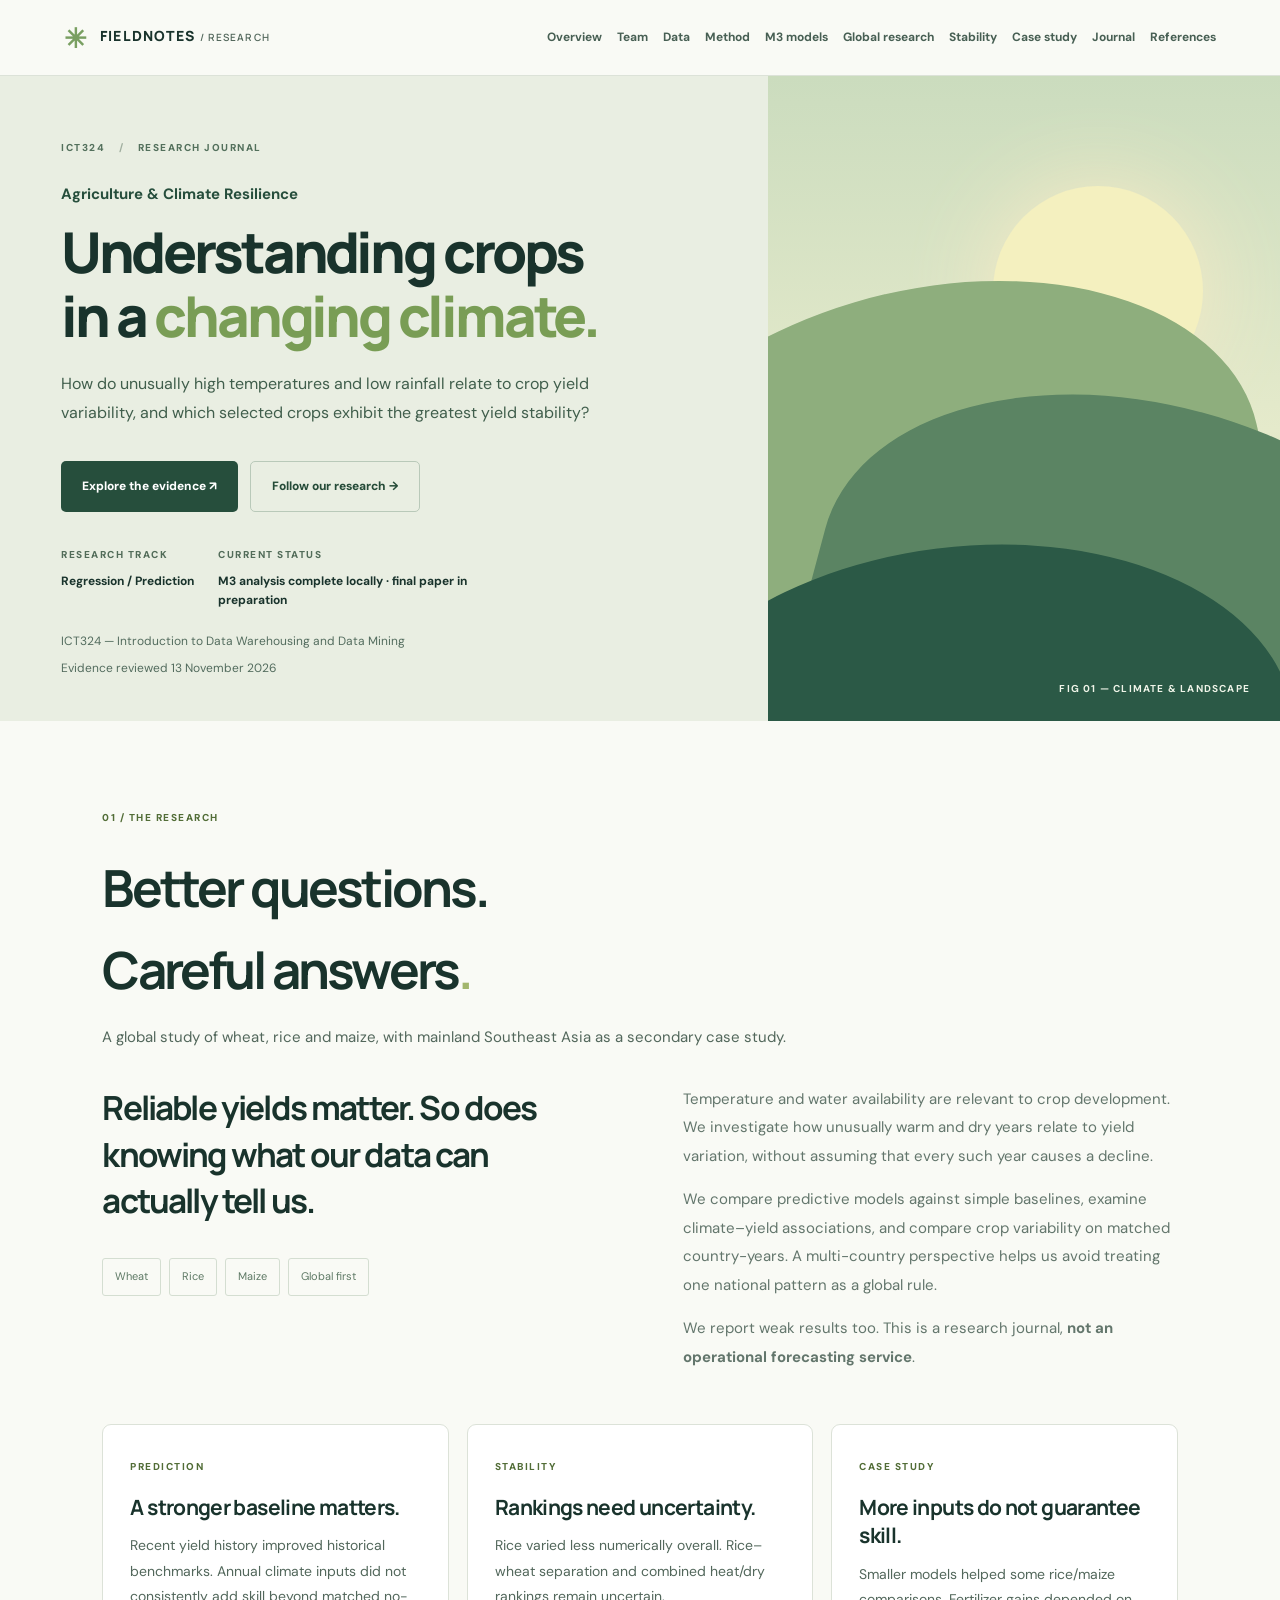
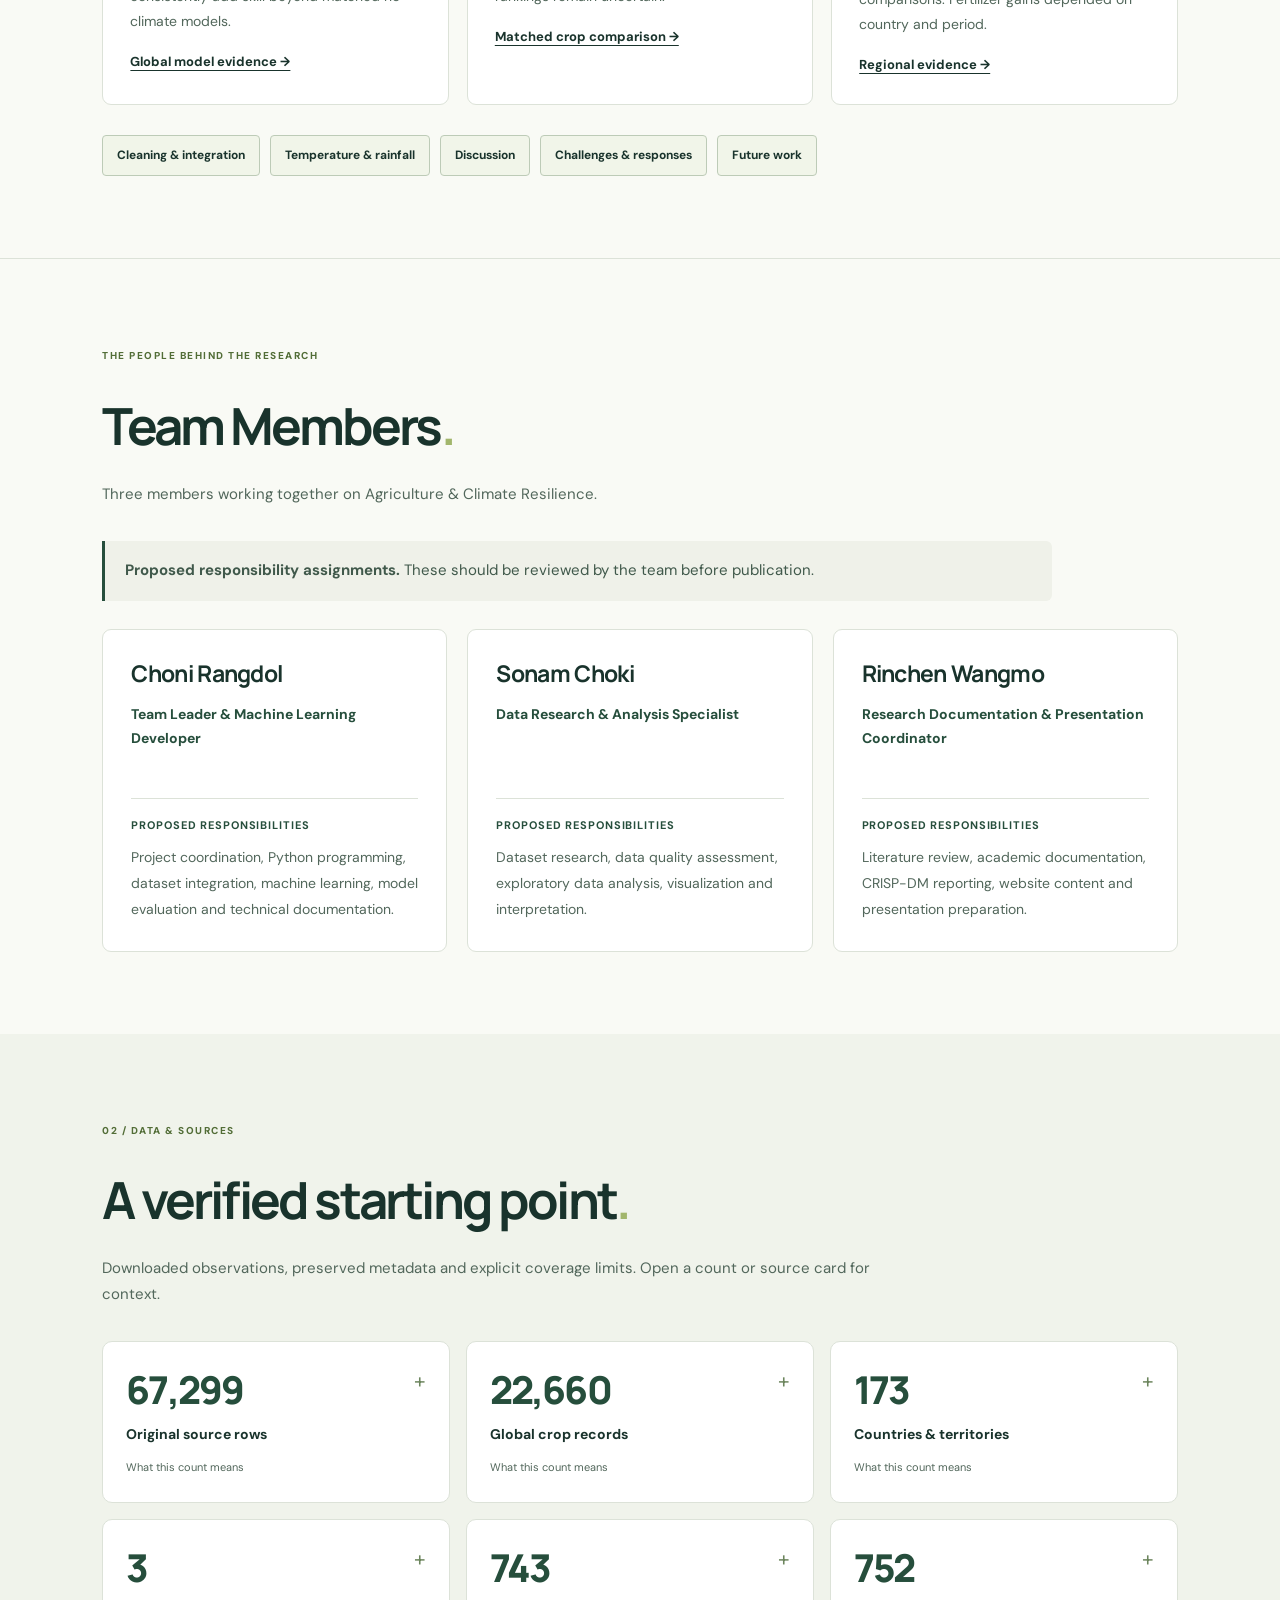
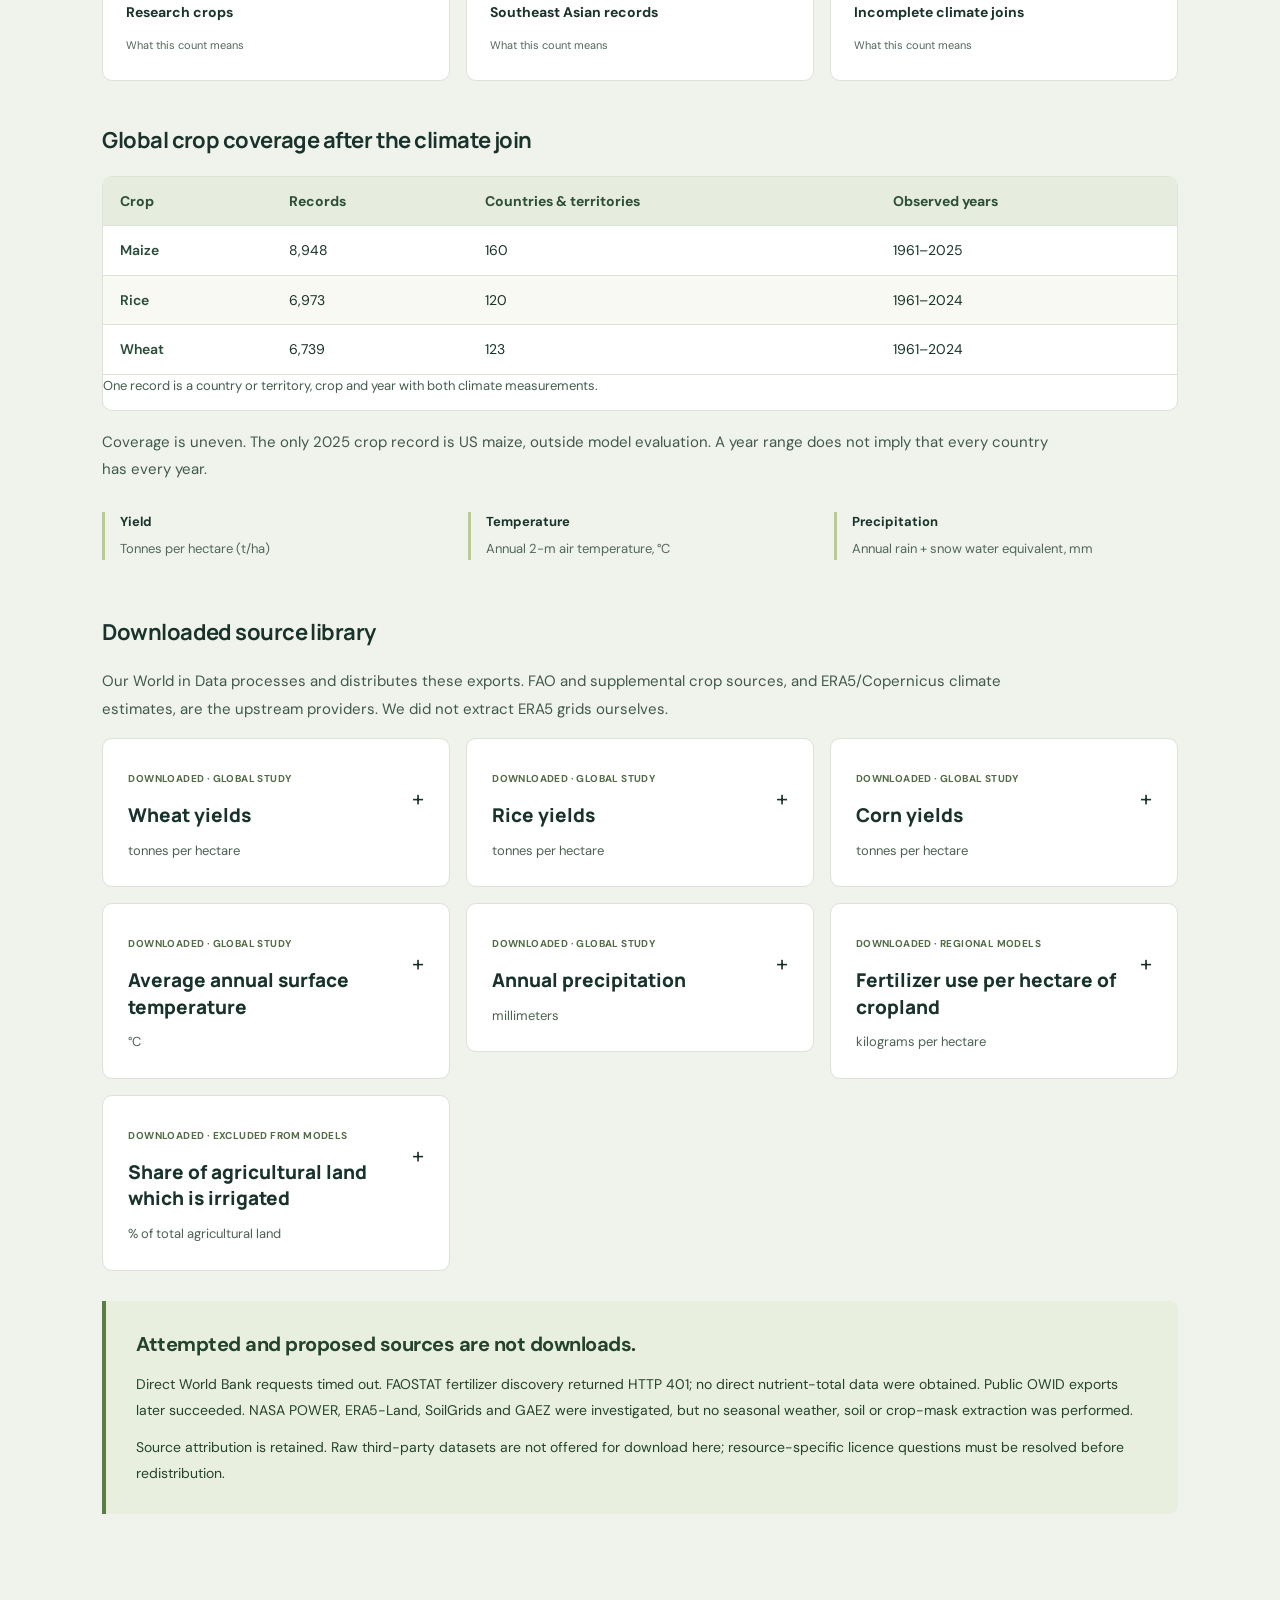
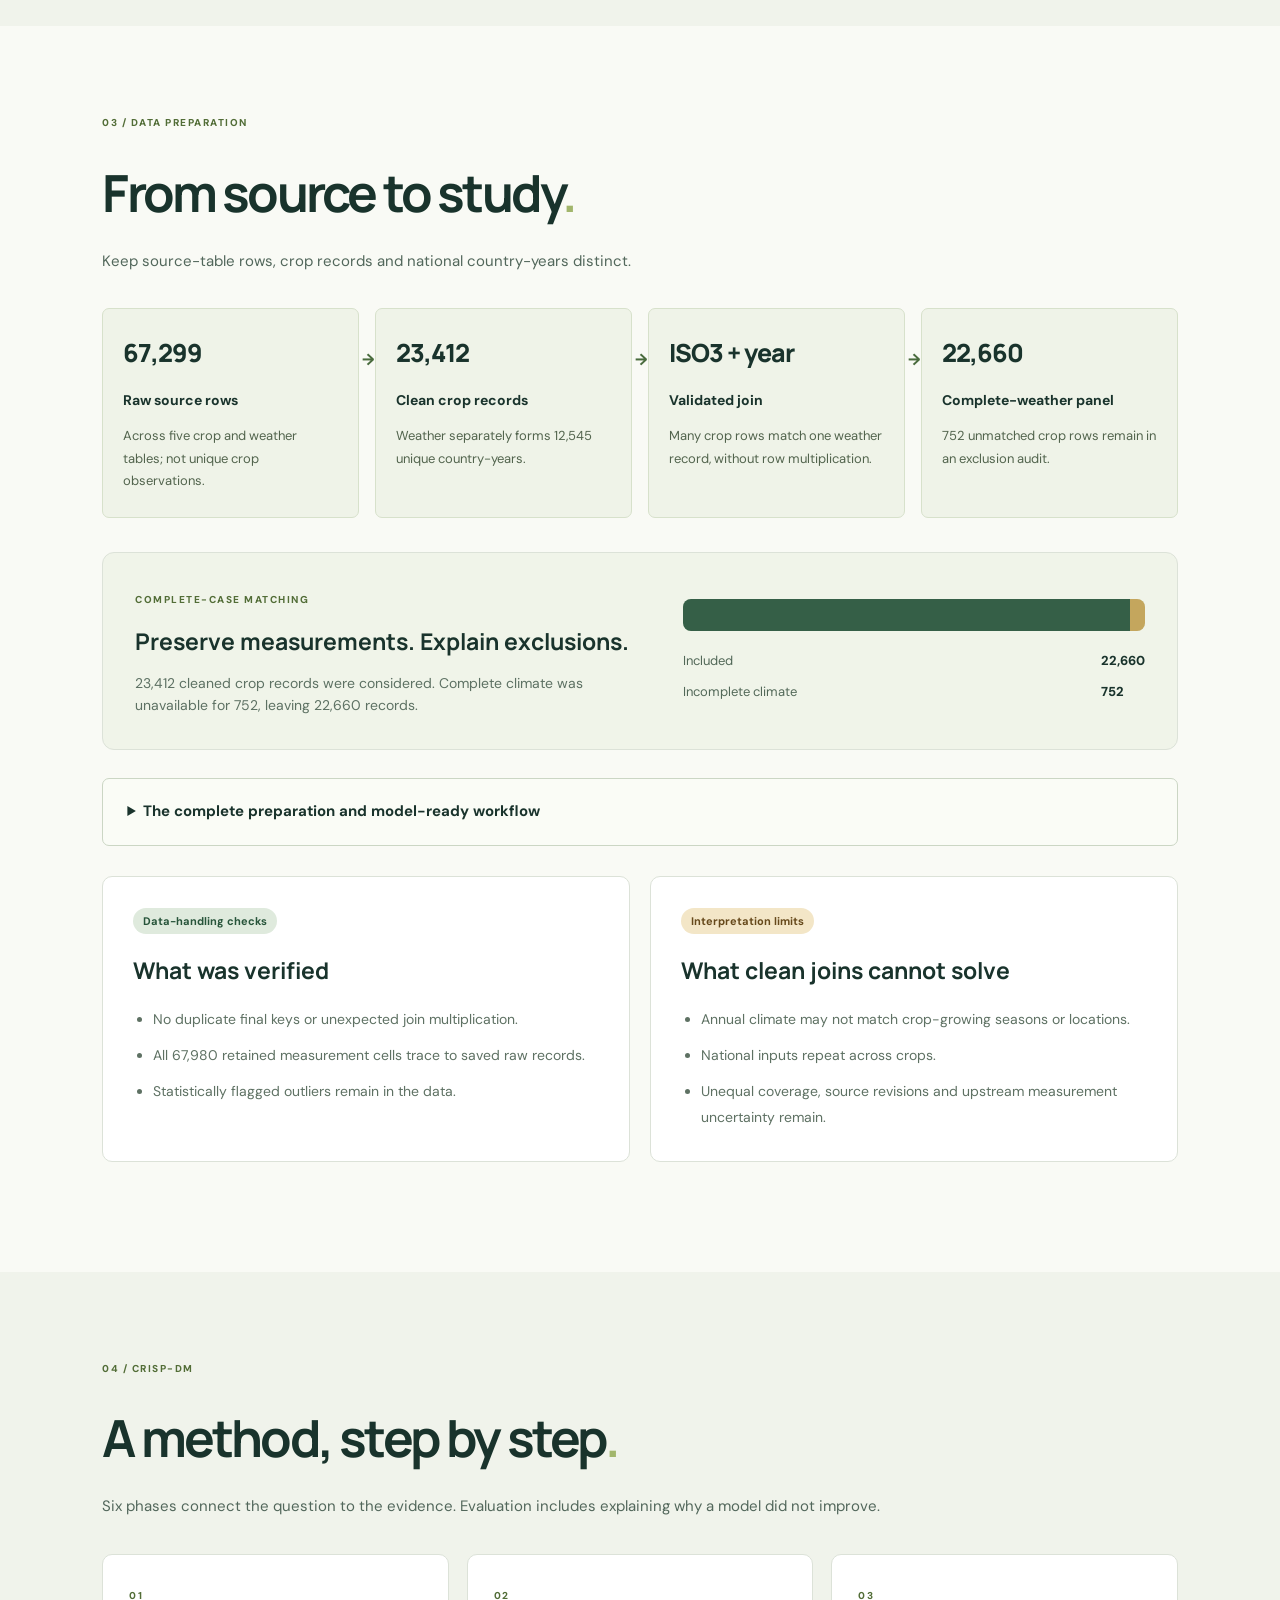
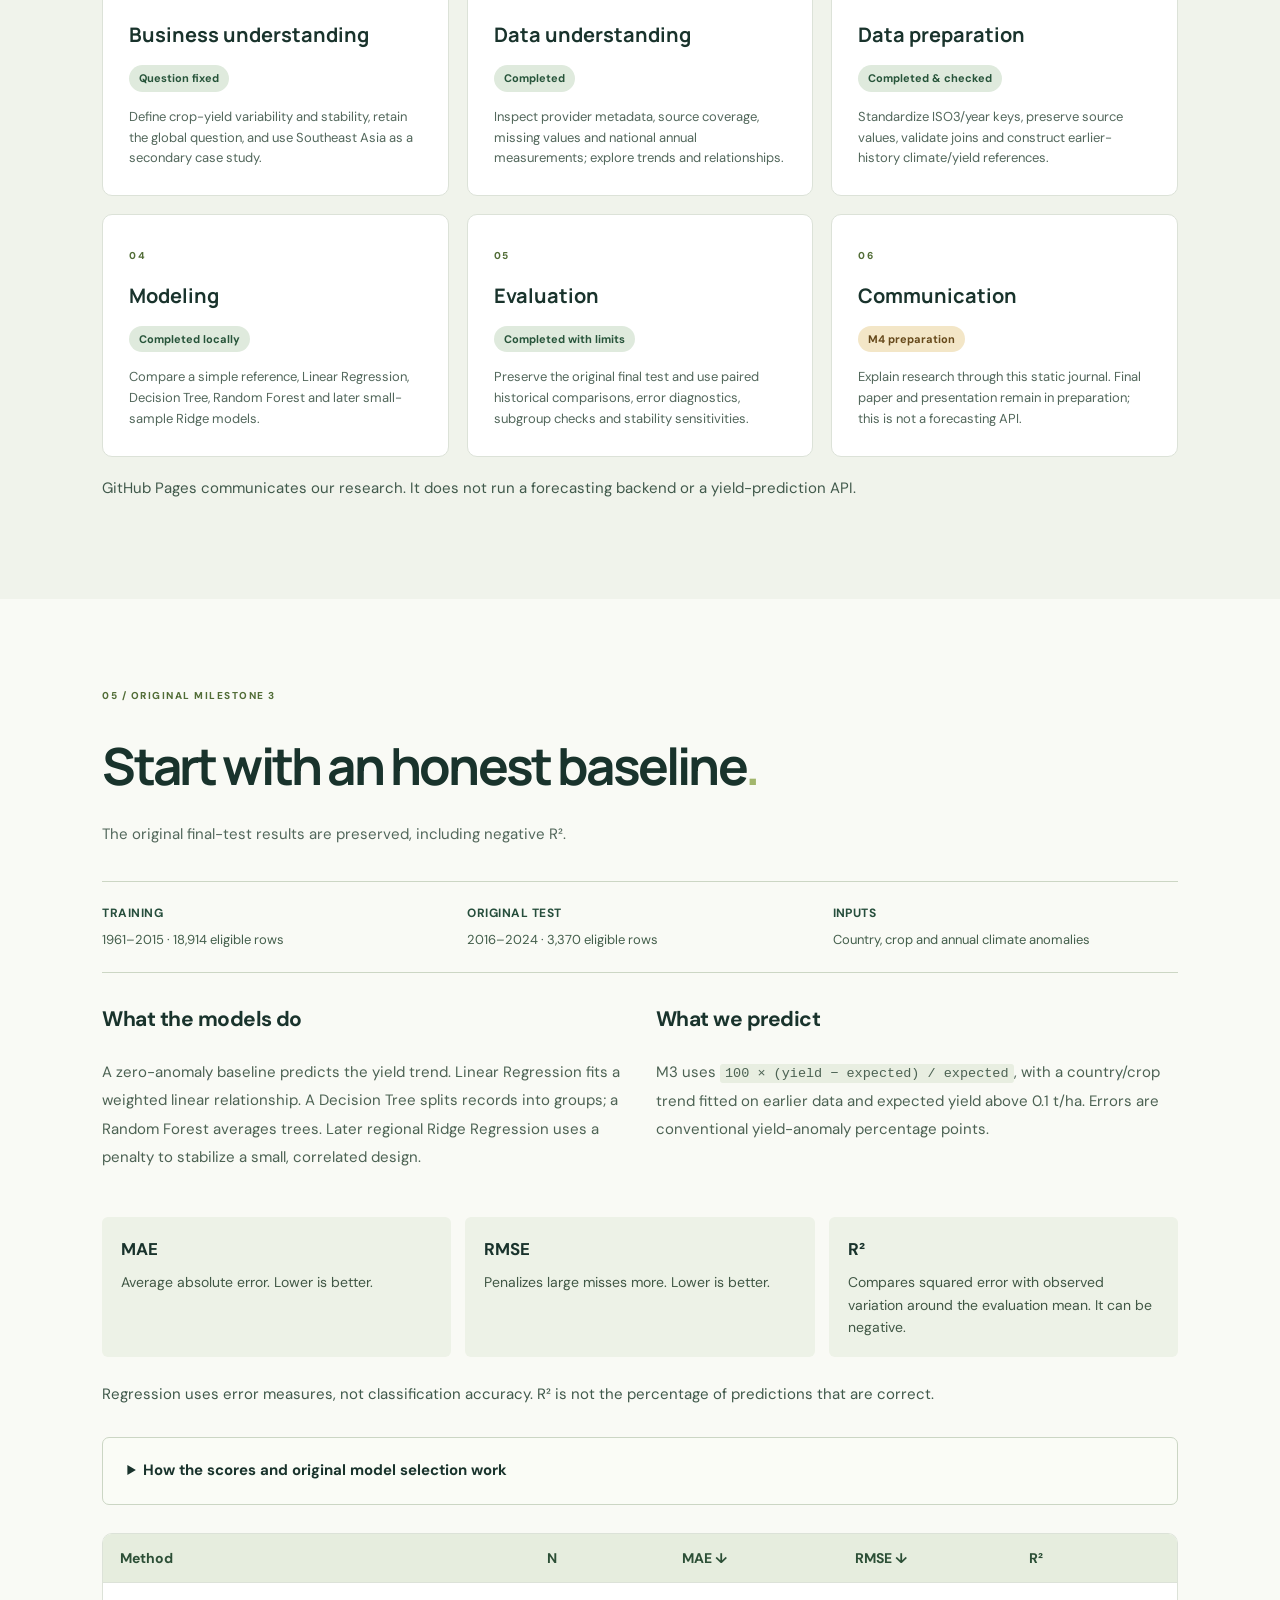
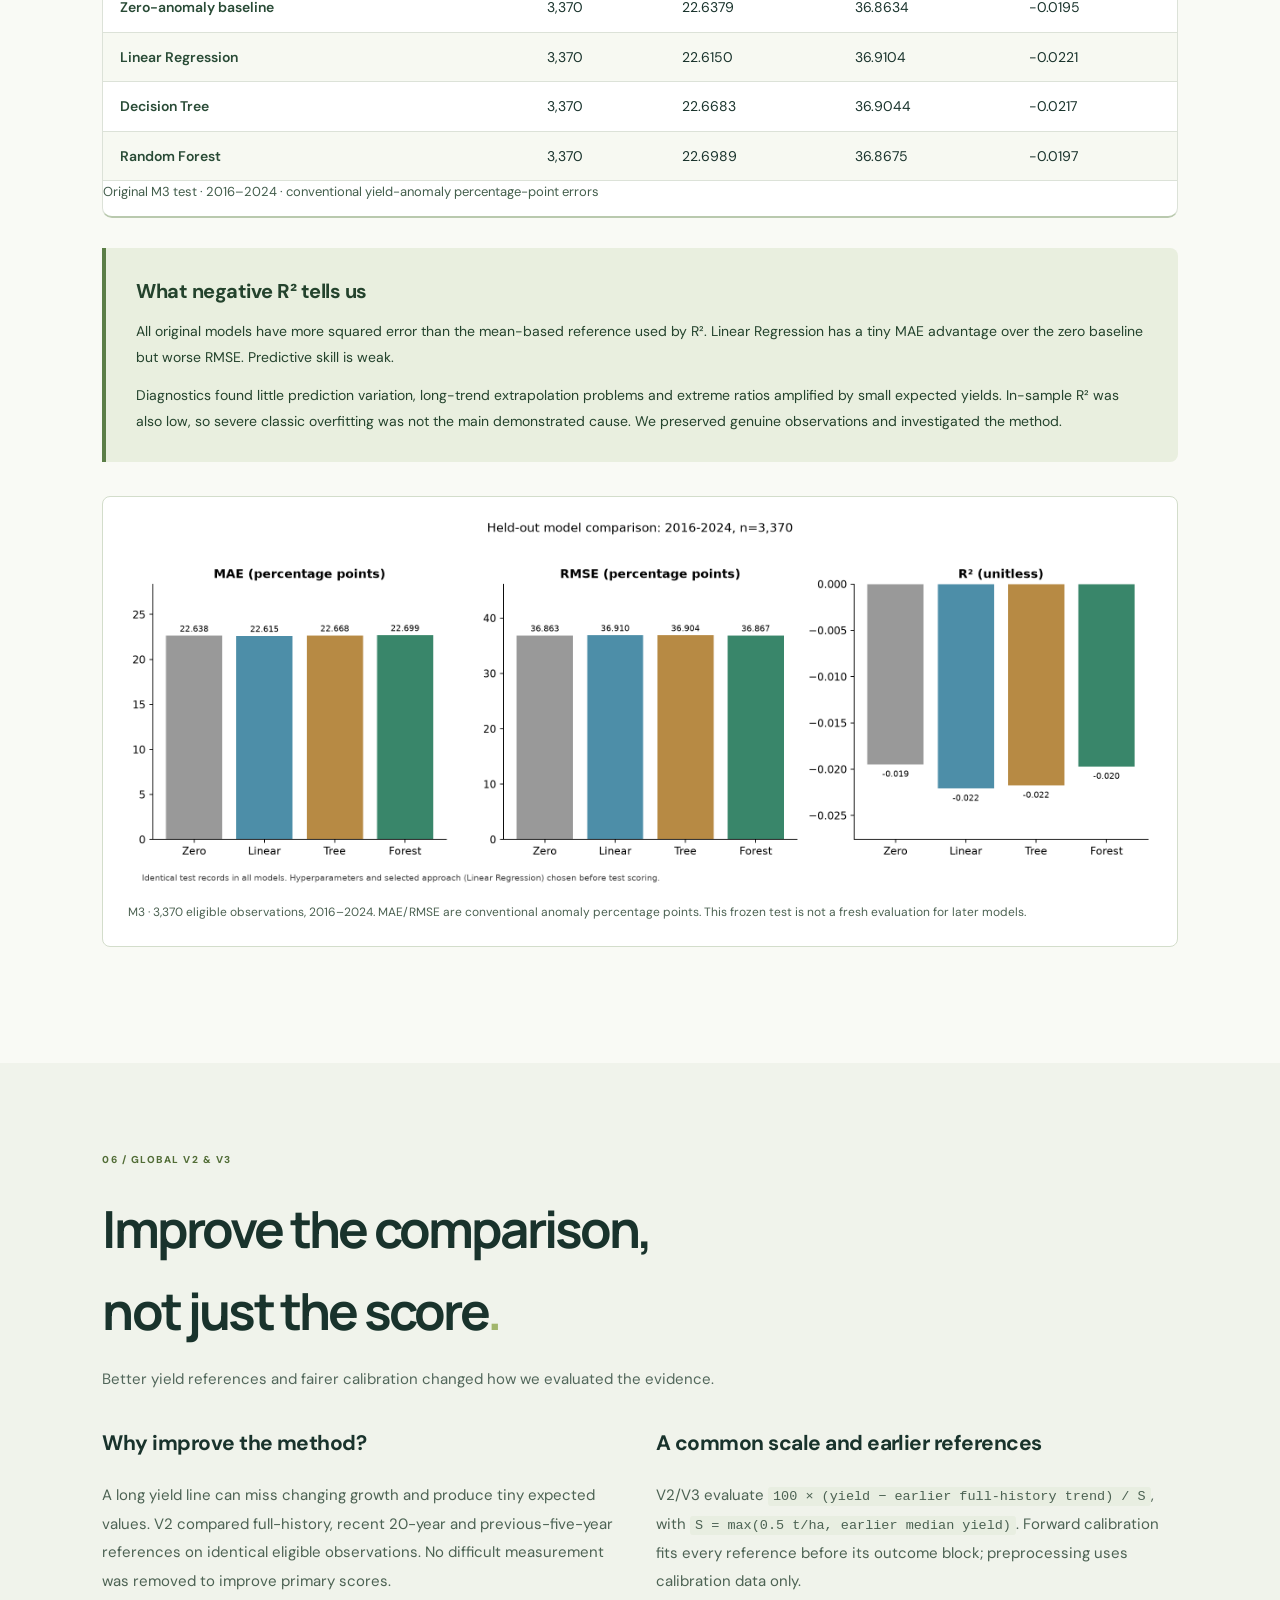
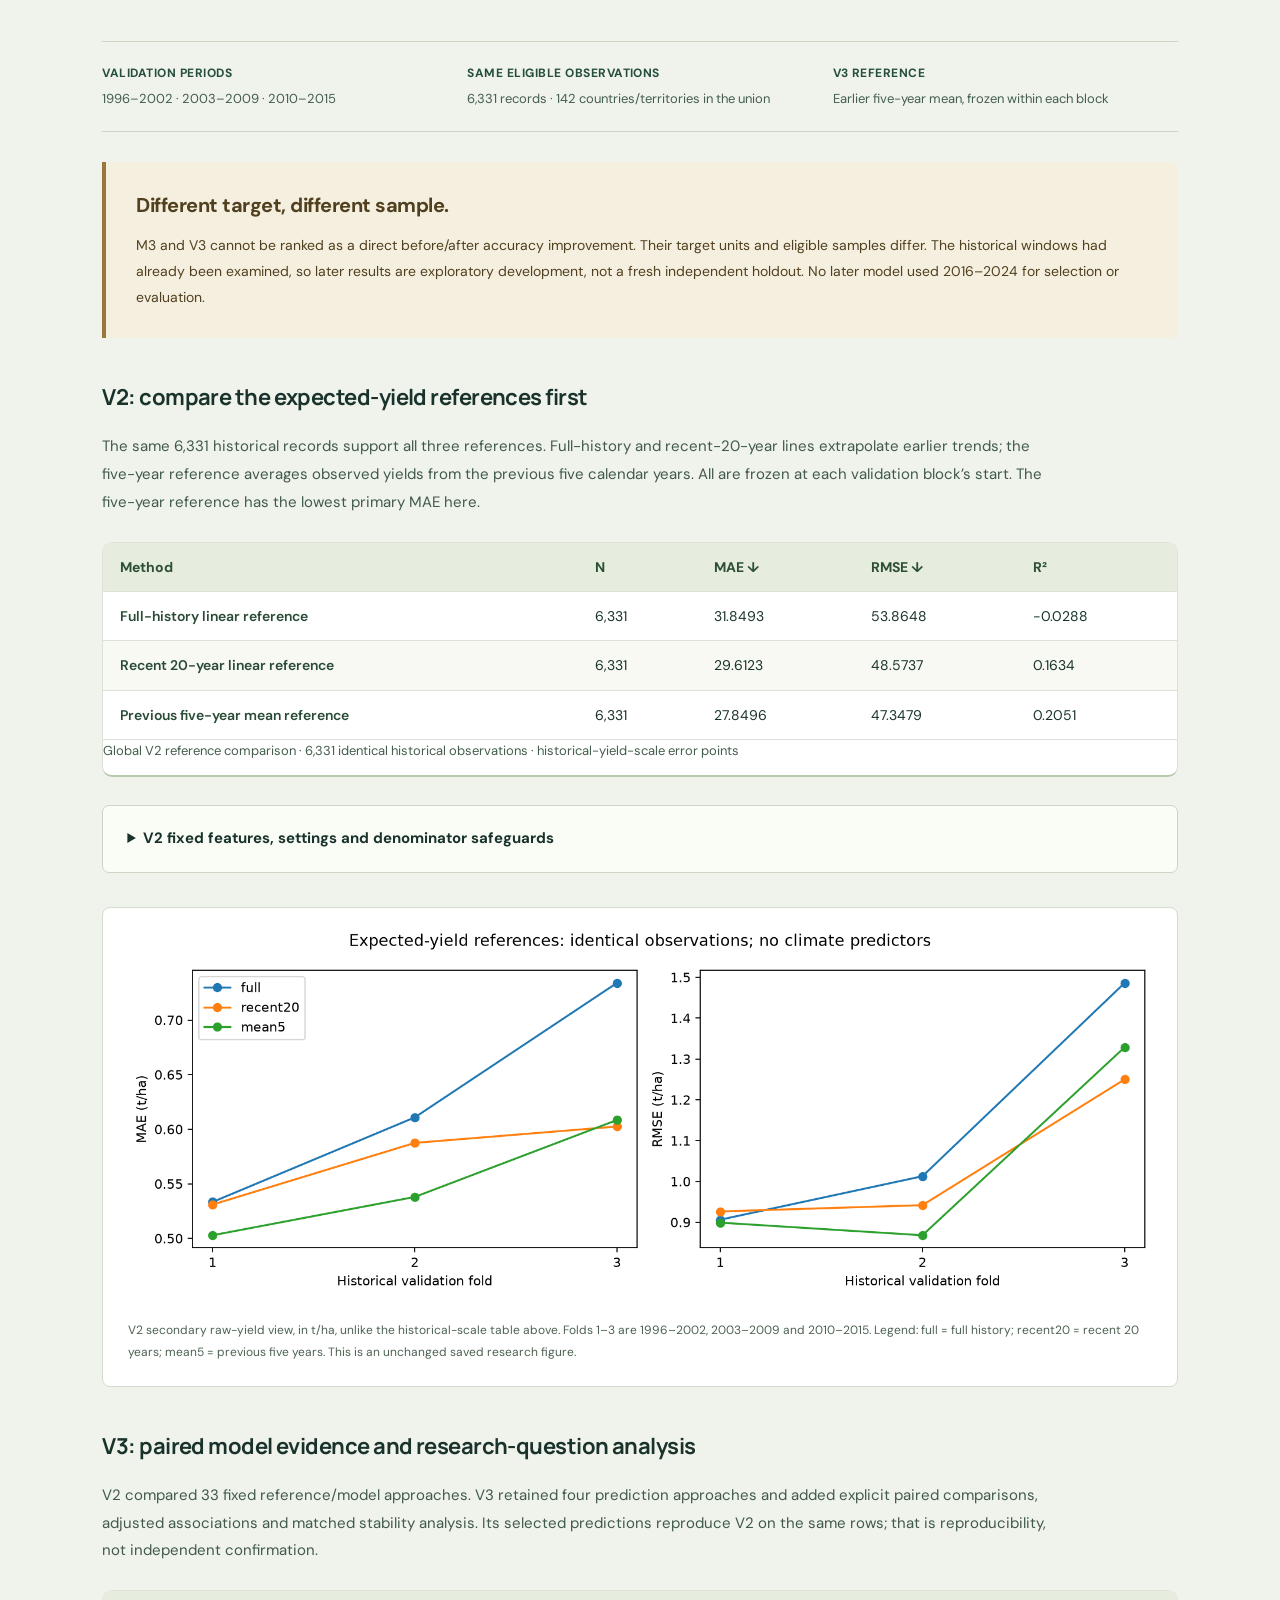
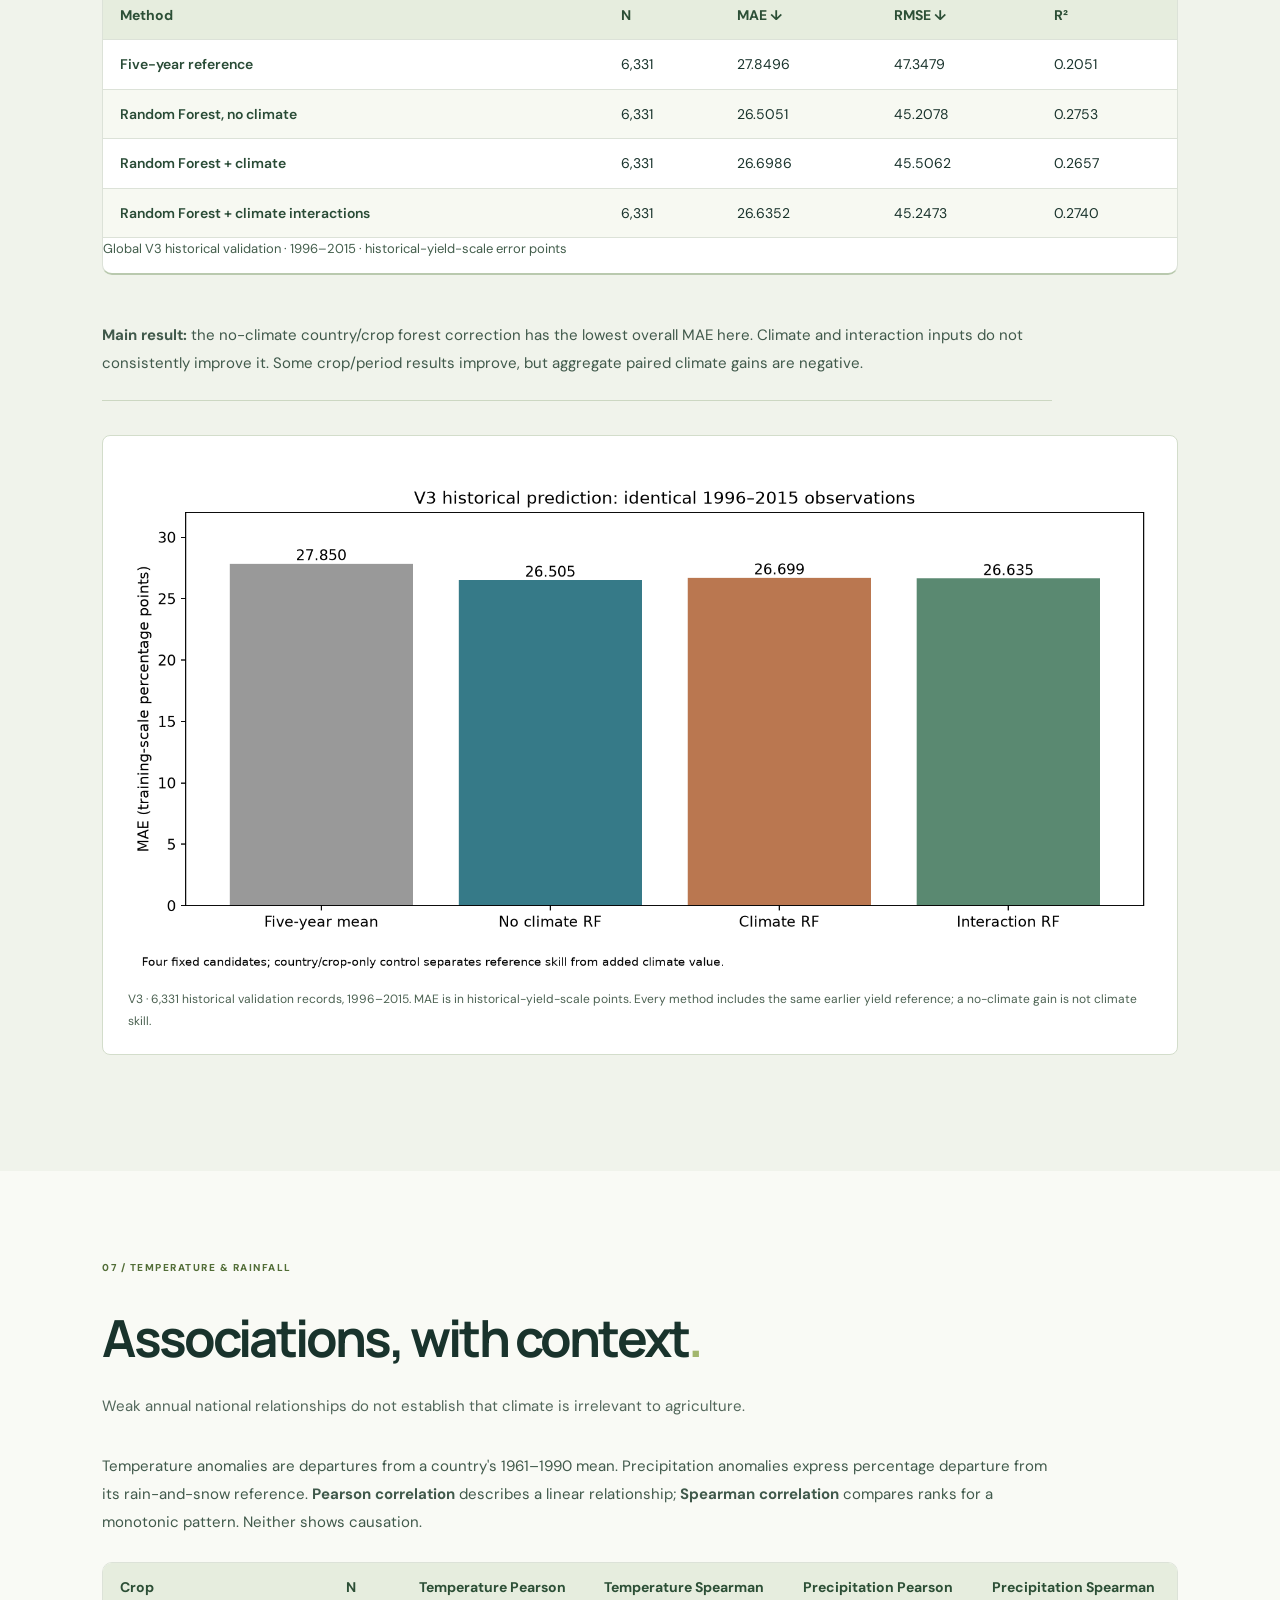
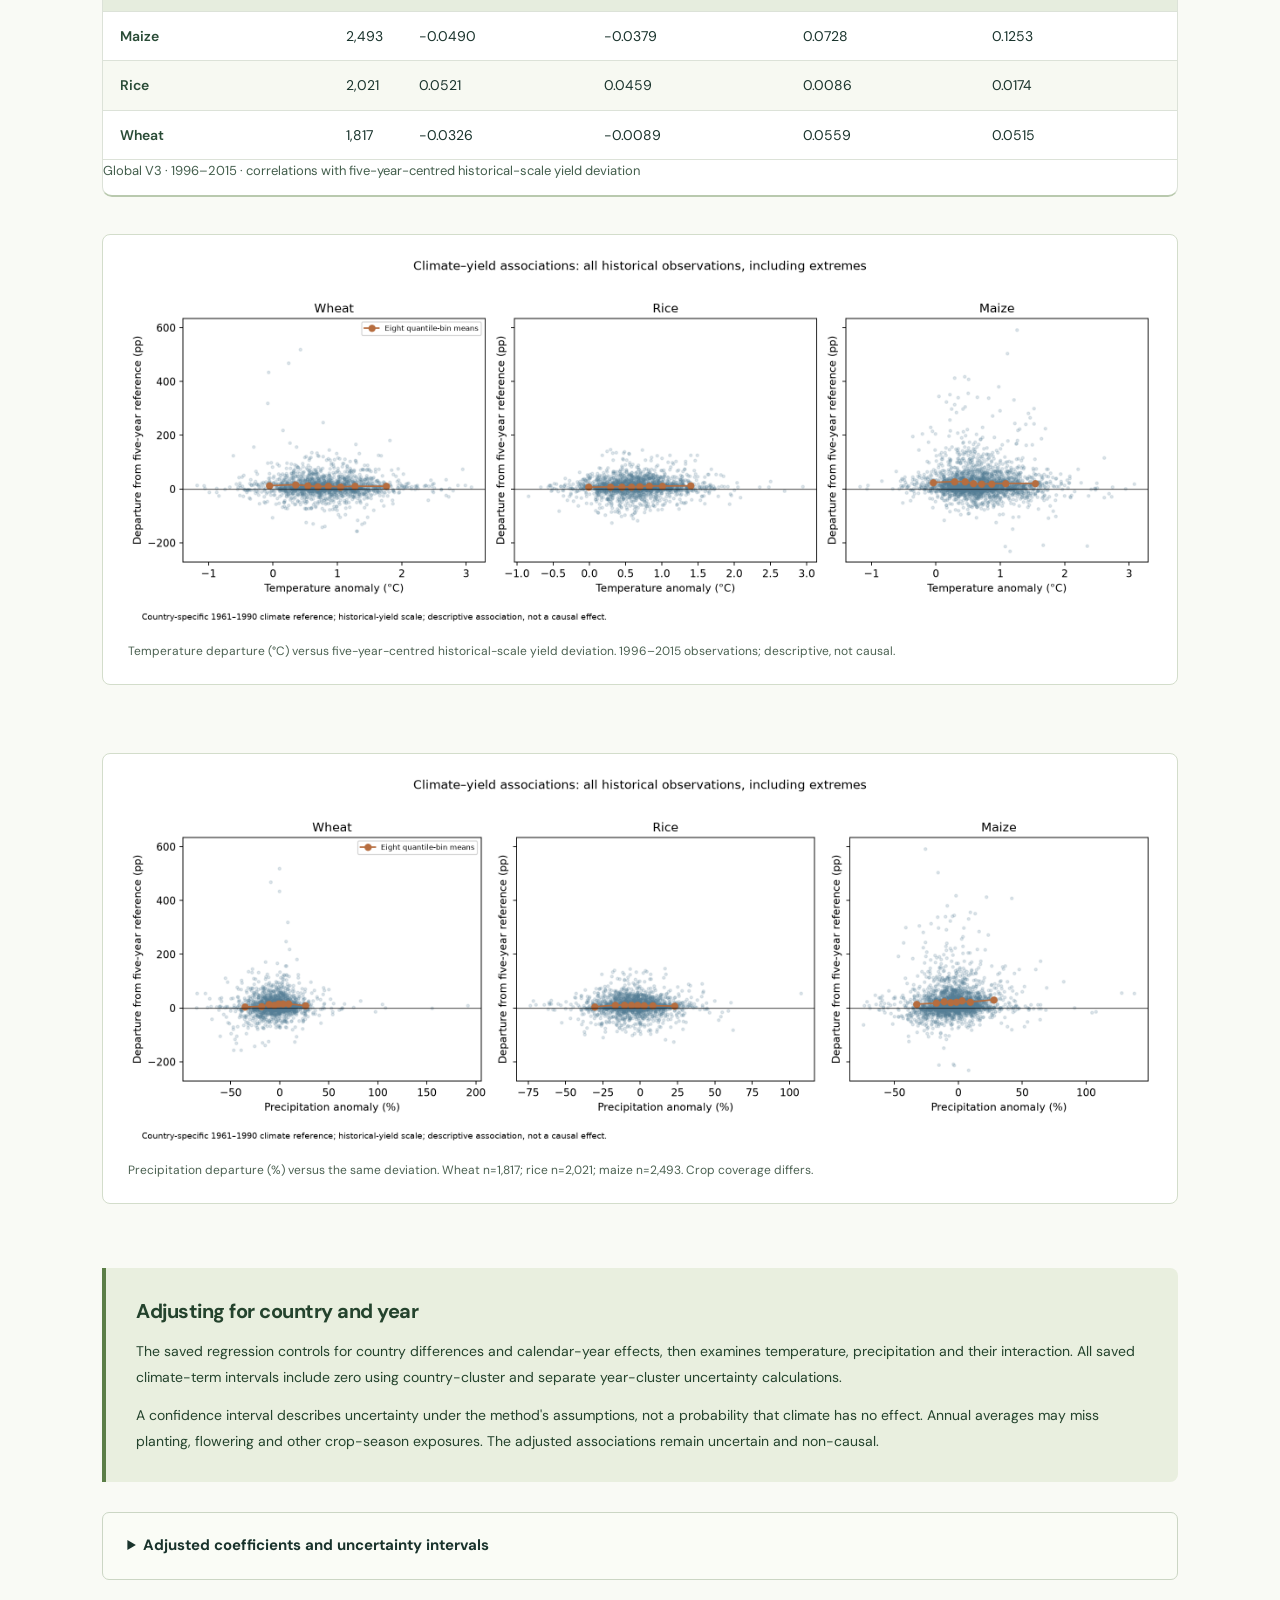
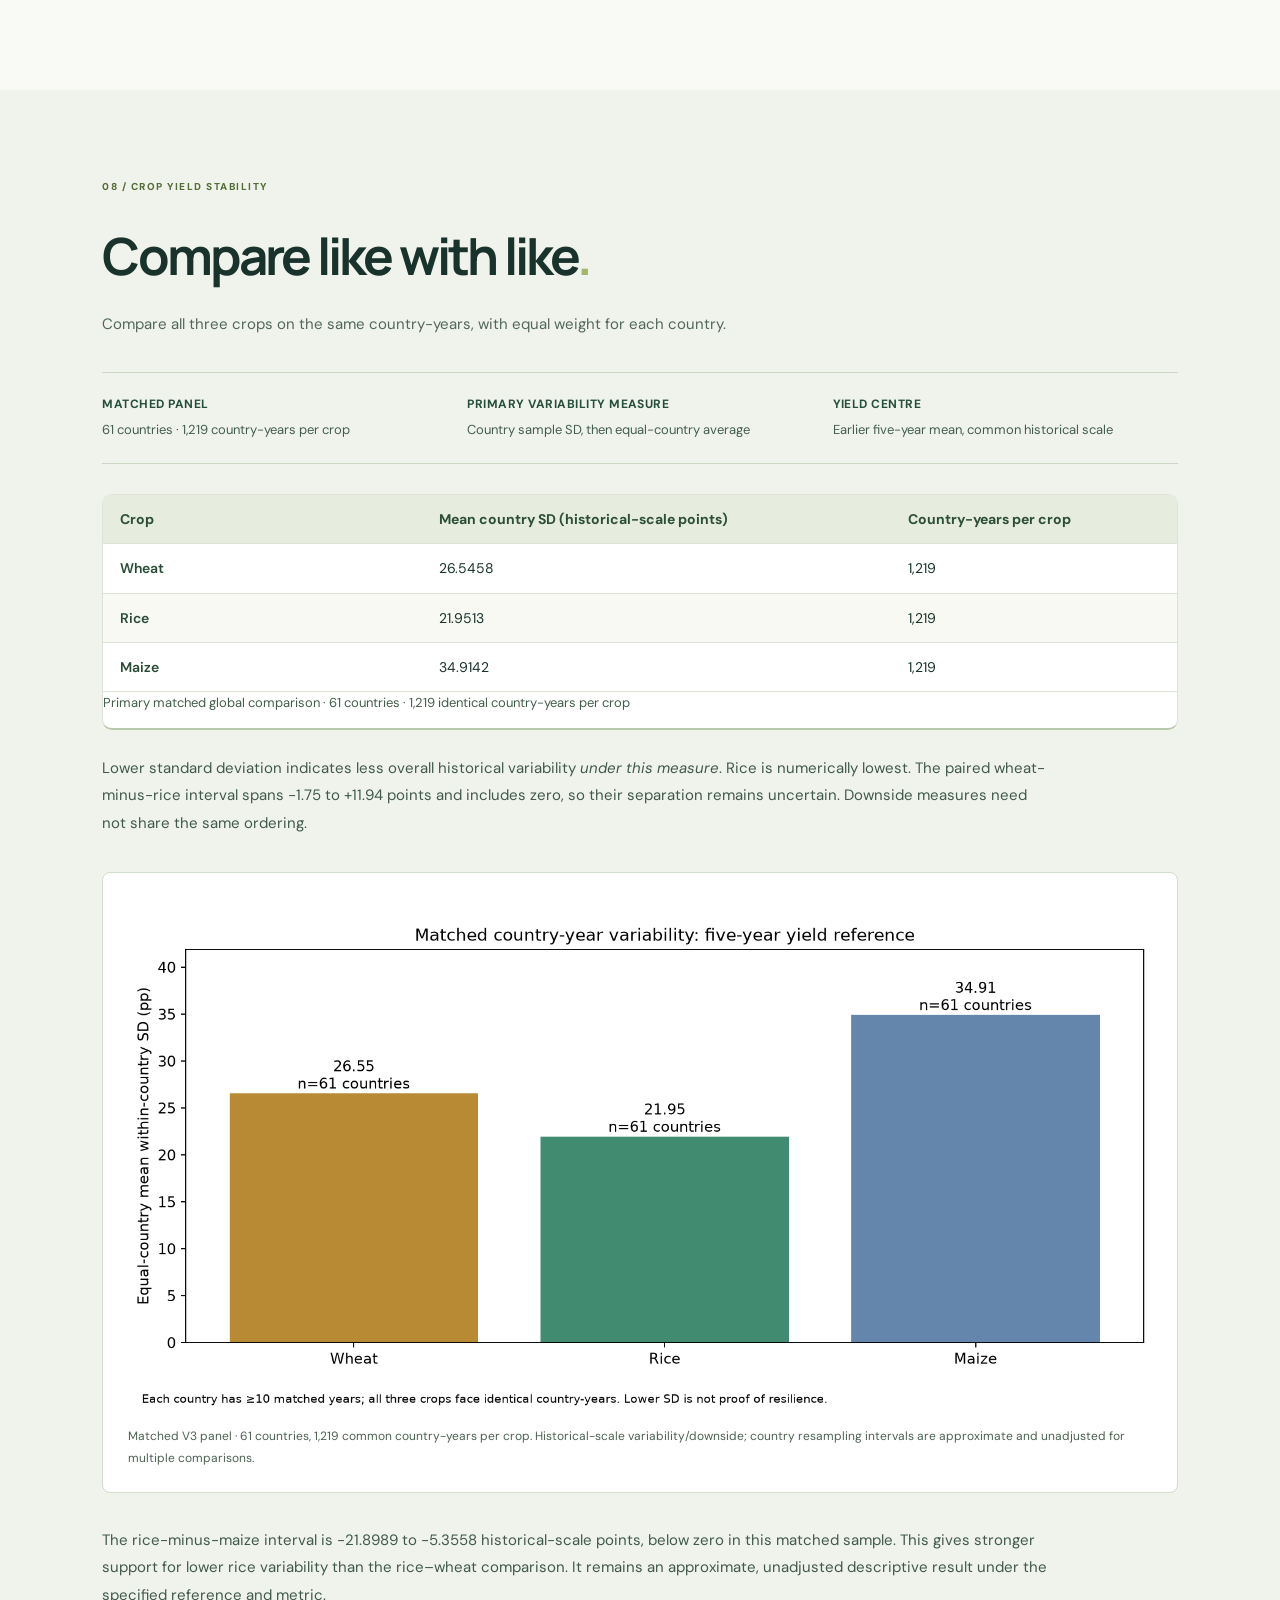
==== commit bb98f55c: "Synchronize verified global and regional research website" ====
--- a/index.html
+++ b/index.html
@@ -81,6 +81,7 @@
   <div class="study-strip"><span><strong>Training</strong>1961–2015 · 18,914 eligible rows</span><span><strong>Original test</strong>2016–2024 · 3,370 eligible rows</span><span><strong>Inputs</strong>Country, crop and annual climate anomalies</span></div>
   <div class="explain-grid"><article><h3>What the models do</h3><p>A zero-anomaly baseline predicts the yield trend. Linear Regression fits a weighted linear relationship. A Decision Tree splits records into groups; a Random Forest averages trees. Later regional Ridge Regression uses a penalty to stabilize a small, correlated design.</p></article><article><h3>What we predict</h3><p>M3 uses <code>100 × (yield − expected) / expected</code>, with a country/crop trend fitted on earlier data and expected yield above 0.1 t/ha. Errors are conventional yield-anomaly percentage points.</p></article></div>
   <div class="metric-guide"><p><strong>MAE</strong>Average absolute error. Lower is better.</p><p><strong>RMSE</strong>Penalizes large misses more. Lower is better.</p><p><strong>R²</strong>Compares squared error with observed variation around the evaluation mean. It can be negative.</p></div><p class="note">Regression uses error measures, not classification accuracy. R² is not the percentage of predictions that are correct.</p>
+  <details class="research-details"><summary>How the scores and original model selection work</summary><p>For observed target <code>y</code>, predicted target <code>ŷ</code> and <code>n</code> evaluated records: <code>MAE = sum(|y − ŷ|) / n</code>; <code>RMSE = sqrt(sum((y − ŷ)²) / n)</code>; <code>R² = 1 − sum((y − ŷ)²) / sum((y − mean(y))²)</code>. The evaluation mean in R² is a mathematical comparison, not a predictor fitted using future outcomes. R² is undefined when the evaluated outcome has no variation.</p><p>Original tuning used expanding historical windows: train through 1995, 2002 and 2009; validate on 1996–2002, 2003–2009 and 2010–2015. Observation-weighted validation MAE selected Linear Regression. Numeric scaling and country/crop encoding were fitted within training data. The selected models were refitted through 2015 before the original one-time 2016–2024 evaluation.</p><p>The saved M3 settings are tree depth 3 / minimum leaf 40; Random Forest 100 trees / depth 6 / minimum leaf 20 / max_features 0.8 / seed 324. These are distinct from the later 80-tree V2/V3 and regional experiments. M3 numeric inputs were temperature departure in °C and precipitation percentage departure, alongside country/crop categories.</p></details>
   <div id="m3-table" class="metric-table"></div>
   <aside class="callout"><h3>What negative R² tells us</h3><p>All original models have more squared error than the mean-based reference used by R². Linear Regression has a tiny MAE advantage over the zero baseline but worse RMSE. Predictive skill is weak.</p><p>Diagnostics found little prediction variation, long-trend extrapolation problems and extreme ratios amplified by small expected yields. In-sample R² was also low, so severe classic overfitting was not the main demonstrated cause. We preserved genuine observations and investigated the method.</p></aside>
   <figure class="research-figure"><a href="assets/research/m3-models.png" target="_blank" rel="noopener noreferrer" aria-label="Open original M3 comparison at full size"><img src="assets/research/m3-models.png" alt="Original M3 model errors: all four approaches have negative final-test R squared." loading="lazy" decoding="async" width="2380" height="850"></a><figcaption>M3 · 3,370 eligible observations, 2016–2024. MAE/RMSE are conventional anomaly percentage points. This frozen test is not a fresh evaluation for later models.</figcaption></figure>
@@ -90,6 +91,10 @@
   <div class="explain-grid"><article><h3>Why improve the method?</h3><p>A long yield line can miss changing growth and produce tiny expected values. V2 compared full-history, recent 20-year and previous-five-year references on identical eligible observations. No difficult measurement was removed to improve primary scores.</p></article><article><h3>A common scale and earlier references</h3><p>V2/V3 evaluate <code>100 × (yield − earlier full-history trend) / S</code>, with <code>S = max(0.5 t/ha, earlier median yield)</code>. Forward calibration fits every reference before its outcome block; preprocessing uses calibration data only.</p></article></div>
   <div class="study-strip"><span><strong>Validation periods</strong>1996–2002 · 2003–2009 · 2010–2015</span><span><strong>Same eligible observations</strong>6,331 records · 142 countries/territories in the union</span><span><strong>V3 reference</strong>Earlier five-year mean, frozen within each block</span></div>
   <aside class="callout caution"><h3>Different target, different sample.</h3><p>M3 and V3 cannot be ranked as a direct before/after accuracy improvement. Their target units and eligible samples differ. The historical windows had already been examined, so later results are exploratory development, not a fresh independent holdout. No later model used 2016–2024 for selection or evaluation.</p></aside>
+  <h3 class="subheading">V2: compare the expected-yield references first</h3><p>The same 6,331 historical records support all three references. Full-history and recent-20-year lines extrapolate earlier trends; the five-year reference averages observed yields from the previous five calendar years. All are frozen at each validation block’s start. The five-year reference has the lowest primary MAE here.</p><div id="v2-reference-table" class="metric-table"></div>
+  <details class="research-details"><summary>V2 fixed features, settings and denominator safeguards</summary><p>The 33 candidates comprise three references, three median-residual corrections and 27 Linear Regression / Decision Tree / Random Forest configurations. Every algorithm/reference compares country/crop categories alone, plus basic climate, and plus nonlinear climate. Basic climate uses temperature departure standardized by its 1961–1990 sample SD and precipitation percentage departure. Nonlinear versions add squares, hot–dry and crop–climate interactions.</p><p>Fixed settings were tree depth 4 / minimum leaf 30; forest 80 trees / depth 6 / minimum leaf 20 / max_features 0.8 / seed 324. Training-only scaling/encoding and forward calibration reduce target-fitting leakage. Unknown country categories and limited early calibration support remain limitations.</p><p>The primary historical scale preserves all 6,331 observations. A secondary conventional-percentage view requires full-history expectation above 0.1 t/ha and has 6,326 common observations. Five tiny denominators remain in the primary audit. Recent-20-year lines produced 14 nonpositive expectations. Genuine measurements were retained; no missing input was invented and no prediction was silently clipped. Five-year means can lag yield growth, so methodological improvement does not establish advance-forecast reliability.</p></details>
+  <figure class="research-figure"><a href="assets/research/v2-references.png" target="_blank" rel="noopener noreferrer" aria-label="Open V2 reference comparison in tonnes per hectare"><img src="assets/research/v2-references.png" alt="V2 raw-yield reference errors across three chronological folds: the five-year mean has lower MAE in the first two folds, while the recent-20-year line is slightly lower in the third." loading="lazy" decoding="async" width="1760" height="640"></a><figcaption>V2 secondary raw-yield view, in t/ha, unlike the historical-scale table above. Folds 1–3 are 1996–2002, 2003–2009 and 2010–2015. Legend: full = full history; recent20 = recent 20 years; mean5 = previous five years. This is an unchanged saved research figure.</figcaption></figure>
+  <h3 class="subheading">V3: paired model evidence and research-question analysis</h3>
   <p>V2 compared 33 fixed reference/model approaches. V3 retained four prediction approaches and added explicit paired comparisons, adjusted associations and matched stability analysis. Its selected predictions reproduce V2 on the same rows; that is reproducibility, not independent confirmation.</p><div id="v3-table" class="metric-table"></div>
   <p class="result-reading"><strong>Main result:</strong> the no-climate country/crop forest correction has the lowest overall MAE here. Climate and interaction inputs do not consistently improve it. Some crop/period results improve, but aggregate paired climate gains are negative.</p>
   <figure class="research-figure"><a href="assets/research/v3-prediction.png" target="_blank" rel="noopener noreferrer" aria-label="Open V3 prediction comparison at full size"><img src="assets/research/v3-prediction.png" alt="Global V3 same-sample MAE: the no-climate country and crop forest correction performs better than the climate variants." loading="lazy" decoding="async" width="1700" height="850"></a><figcaption>V3 · 6,331 historical validation records, 1996–2015. MAE is in historical-yield-scale points. Every method includes the same earlier yield reference; a no-climate gain is not climate skill.</figcaption></figure>
@@ -99,12 +104,14 @@
   <p>Temperature anomalies are departures from a country's 1961–1990 mean. Precipitation anomalies express percentage departure from its rain-and-snow reference. <strong>Pearson correlation</strong> describes a linear relationship; <strong>Spearman correlation</strong> compares ranks for a monotonic pattern. Neither shows causation.</p><div id="correlation-table" class="metric-table"></div>
   <div class="figure-grid"><figure class="research-figure"><a href="assets/research/v3-temperature.png" target="_blank" rel="noopener noreferrer" aria-label="Open temperature relationships at full size"><img src="assets/research/v3-temperature.png" alt="Temperature departures versus crop yield deviations show broad scatter and weak relationships for wheat, rice and maize." loading="lazy" decoding="async" width="2380" height="850"></a><figcaption>Temperature departure (°C) versus five-year-centred historical-scale yield deviation. 1996–2015 observations; descriptive, not causal.</figcaption></figure><figure class="research-figure"><a href="assets/research/v3-precipitation.png" target="_blank" rel="noopener noreferrer" aria-label="Open precipitation relationships at full size"><img src="assets/research/v3-precipitation.png" alt="Precipitation percentage departures versus historical yield deviations show broad scatter across three crops." loading="lazy" decoding="async" width="2380" height="850"></a><figcaption>Precipitation departure (%) versus the same deviation. Wheat n=1,817; rice n=2,021; maize n=2,493. Crop coverage differs.</figcaption></figure></div>
   <aside class="callout"><h3>Adjusting for country and year</h3><p>The saved regression controls for country differences and calendar-year effects, then examines temperature, precipitation and their interaction. All saved climate-term intervals include zero using country-cluster and separate year-cluster uncertainty calculations.</p><p>A confidence interval describes uncertainty under the method's assumptions, not a probability that climate has no effect. Annual averages may miss planting, flowering and other crop-season exposures. The adjusted associations remain uncertain and non-causal.</p></aside>
+  <details class="research-details"><summary>Adjusted coefficients and uncertainty intervals</summary><p>Each crop’s regression controls for country and calendar year. The coefficient describes a conditional association with five-year-centred, historical-scale yield deviation. The interaction is temperature departure multiplied by precipitation departure per 10 percentage points; main slopes refer to the other departure being zero. Intervals below cluster by country; separate year-cluster sensitivities also include zero. These are separate dependence checks, not a joint country-and-time model, and do not adjust for multiple comparisons.</p><div id="association-interval-table" class="metric-table"></div></details>
 </section>
 <section id="stability" class="section tinted" aria-labelledby="stability-title">
   <div class="section-heading"><span class="kicker">08 / CROP YIELD STABILITY</span><h2 id="stability-title">Compare like with like<span class="period">.</span></h2><p>Compare all three crops on the same country-years, with equal weight for each country.</p></div>
   <div class="study-strip"><span><strong>Matched panel</strong>61 countries · 1,219 country-years per crop</span><span><strong>Primary variability measure</strong>Country sample SD, then equal-country average</span><span><strong>Yield centre</strong>Earlier five-year mean, common historical scale</span></div><div id="stability-table" class="metric-table"></div>
   <p>Lower standard deviation indicates less overall historical variability <em>under this measure</em>. Rice is numerically lowest. The paired wheat-minus-rice interval spans −1.75 to +11.94 points and includes zero, so their separation remains uncertain. Downside measures need not share the same ordering.</p>
   <figure class="research-figure"><a href="assets/research/v3-stability.png" target="_blank" rel="noopener noreferrer" aria-label="Open matched crop stability at full size"><img src="assets/research/v3-stability.png" alt="Matched country-weighted crop variability: rice has lower numerical overall variability, with uncertain separation from wheat." loading="lazy" decoding="async" width="1700" height="850"></a><figcaption>Matched V3 panel · 61 countries, 1,219 common country-years per crop. Historical-scale variability/downside; country resampling intervals are approximate and unadjusted for multiple comparisons.</figcaption></figure>
+  <p>The rice-minus-maize interval is −21.8989 to −5.3558 historical-scale points, below zero in this matched sample. This gives stronger support for lower rice variability than the rice–wheat comparison. It remains an approximate, unadjusted descriptive result under the specified reference and metric.</p><details class="research-details"><summary>Paired differences in overall crop variability</summary><div id="stability-pairs-table" class="metric-table"></div><p>Negative differences mean the first crop has lower mean country SD. Country resampling captures one form of uncertainty; these intervals do not establish a biological resilience mechanism or universal crop ranking.</p></details>
   <h3 class="subheading">Hot, dry and combined years</h3><p>Hot means temperature departure ≥+1°C; dry means precipitation departure ≤−20%, relative to 1961–1990. These are declared annual proxies, not verified biological injury thresholds. Hot-only, dry-only, combined and neither are non-overlapping groups.</p>
   <div class="explain-grid"><article><h3>Combined events are sparse.</h3><p>Only nine countries have at least three combined years, supplying 48 event observations per crop. Requiring five years leaves three countries and can change the numerical ranking.</p></article><article><h3>Resilience cannot be ranked reliably.</h3><p>A stricter +1.5°C / −30% definition leaves no country with three combined years. We cannot call rice universally resistant to climate change.</p></article></div>
   <figure class="research-figure"><a href="assets/research/v3-events.png" target="_blank" rel="noopener noreferrer" aria-label="Open exclusive event comparisons at full size"><img src="assets/research/v3-events.png" alt="Yield departures for exclusive hot-only, dry-only, combined and neither conditions, with uncertainty and limited support." loading="lazy" decoding="async" width="2040" height="850"></a><figcaption>Exclusive V3 event categories. Event-country support rules differ from the overall matched panel; read sample labels. Positive departures do not show heat or dryness benefits crops: the five-year reference may lag growth.</figcaption></figure>
@@ -143,7 +150,7 @@
 </section>
 <section id="resources" class="section tinted" aria-labelledby="resources-title">
   <div class="section-heading"><span class="kicker">14 / CODE, DATA &amp; REFERENCES</span><h2 id="resources-title">Follow the evidence<span class="period">.</span></h2><p>Provider links, project-owned derived results and readable documentation.</p></div>
-  <div class="cards"><article class="data-card"><span class="card-num">PROJECT CODE</span><h3>Research repository</h3><p>The existing project repository. Public availability reflects the files approved for publication; this local update does not publish code or models.</p><a id="repoLink" href="https://github.com/PI9000X/DataMining_website" target="_blank" rel="noopener noreferrer">Explore the repository ↗</a></article><article class="data-card"><span class="card-num">METHODS &amp; RESULTS</span><h3>Read the evidence guide</h3><p>Definitions, sample sizes, result provenance, source credits and scientific limits, without personal laptop paths or raw-data downloads.</p><a href="assets/research/evidence-guide.html">Open the evidence guide →</a><a class="secondary-resource" href="assets/research/model-comparisons.csv" download>Download derived comparison tables (CSV)</a></article></div>
+  <div class="cards"><article class="data-card"><span class="card-num">PUBLIC WEBSITE SOURCE</span><h3>Website repository</h3><p>The verified public repository contains this website and its derived research displays. Python analysis code, source datasets and trained models remain local; this repository link does not make those artifacts publicly accessible.</p><a id="repoLink" href="https://github.com/PI9000X/DataMining_website" target="_blank" rel="noopener noreferrer">Explore the repository ↗</a></article><article class="data-card"><span class="card-num">METHODS &amp; RESULTS</span><h3>Read the evidence guide</h3><p>Definitions, sample sizes, result provenance, source credits and scientific limits, without personal laptop paths or raw-data downloads.</p><a href="assets/research/evidence-guide.html">Open the evidence guide →</a><a class="secondary-resource" href="assets/research/model-comparisons.csv" download>Download derived comparison tables (CSV)</a></article></div>
   <p class="note">Source credits are on the source cards above. Climate: modified Copernicus Climate Change Service information, processed by OWID. Crop yield: FAO and the supplemental providers named by OWID. Fertilizer: FAO → OWID. Irrigation: FAO → World Bank → OWID. Correct data handling does not independently certify each upstream estimate.</p>
   <p class="note">No formal lecturer rubric was found, so this site documents completed tasks without certifying a grade or official submission compliance. The paper and presentation remain in preparation.</p>
 </section>
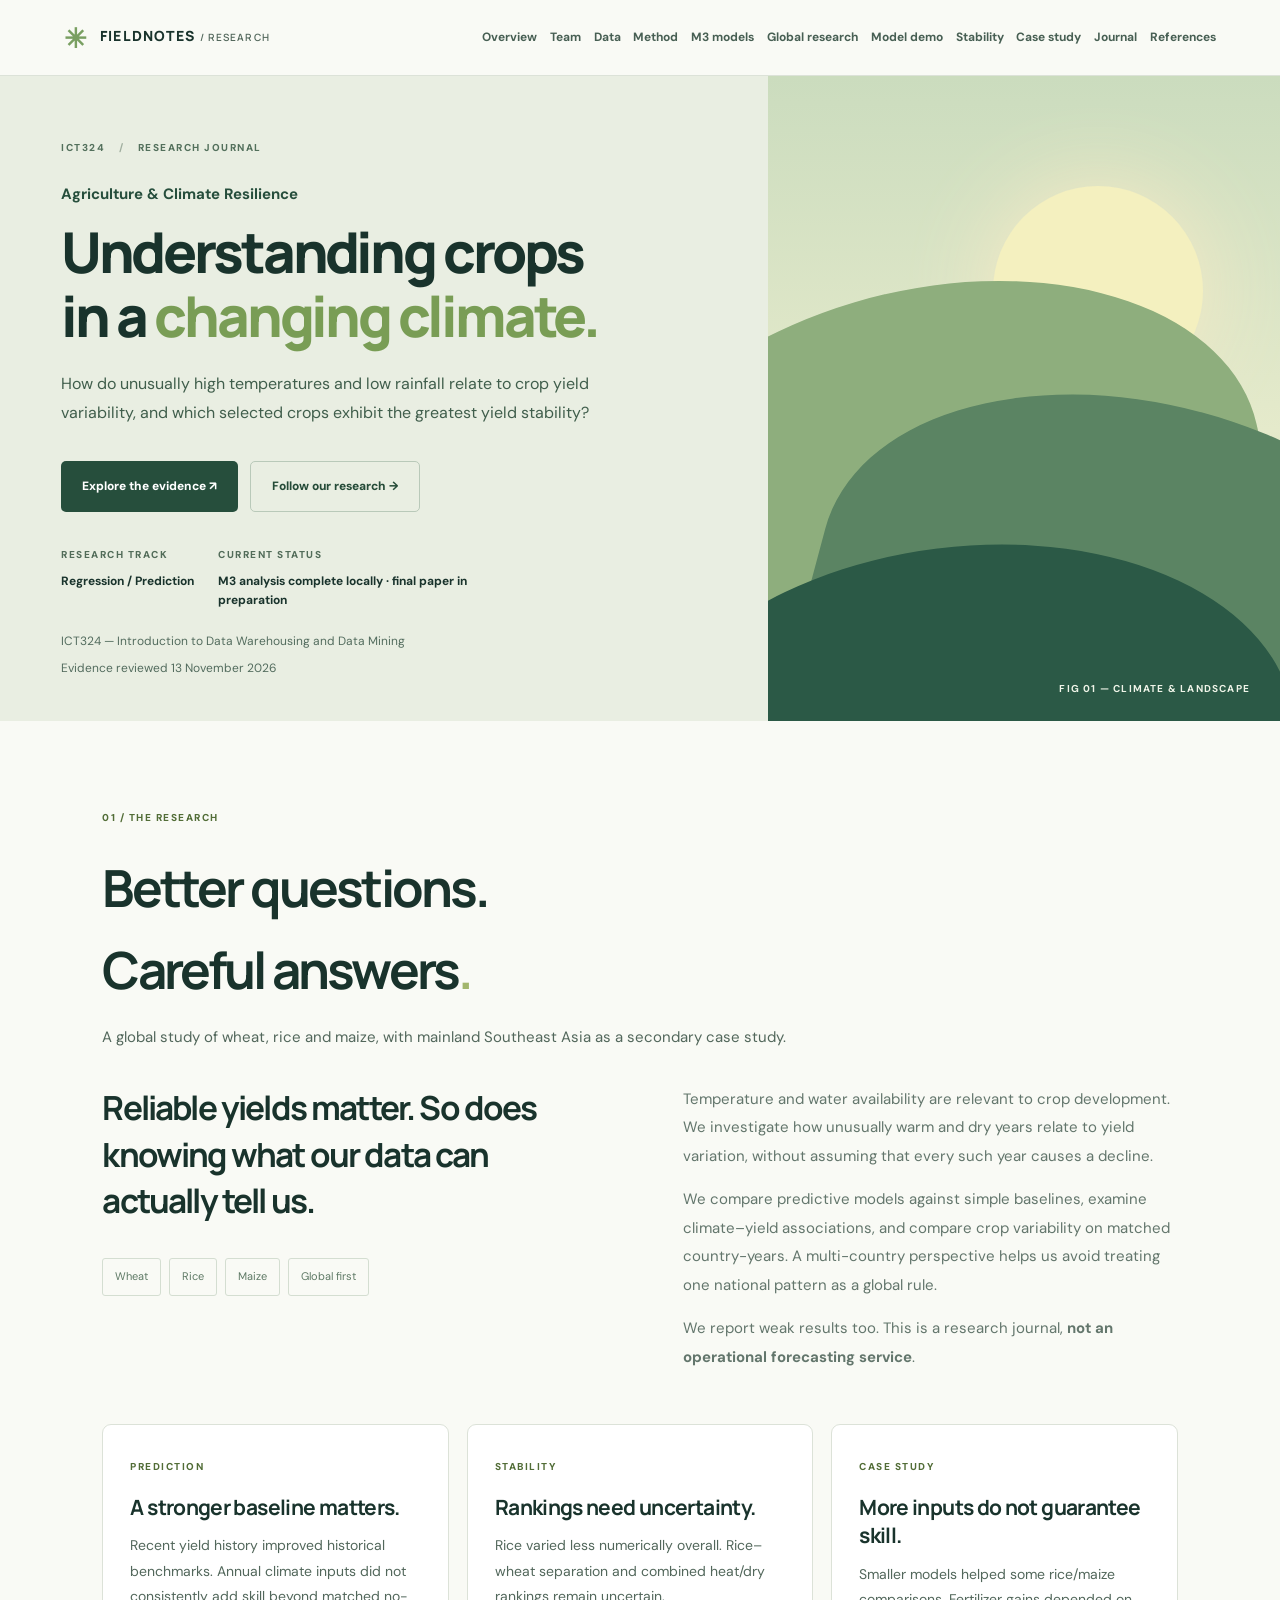
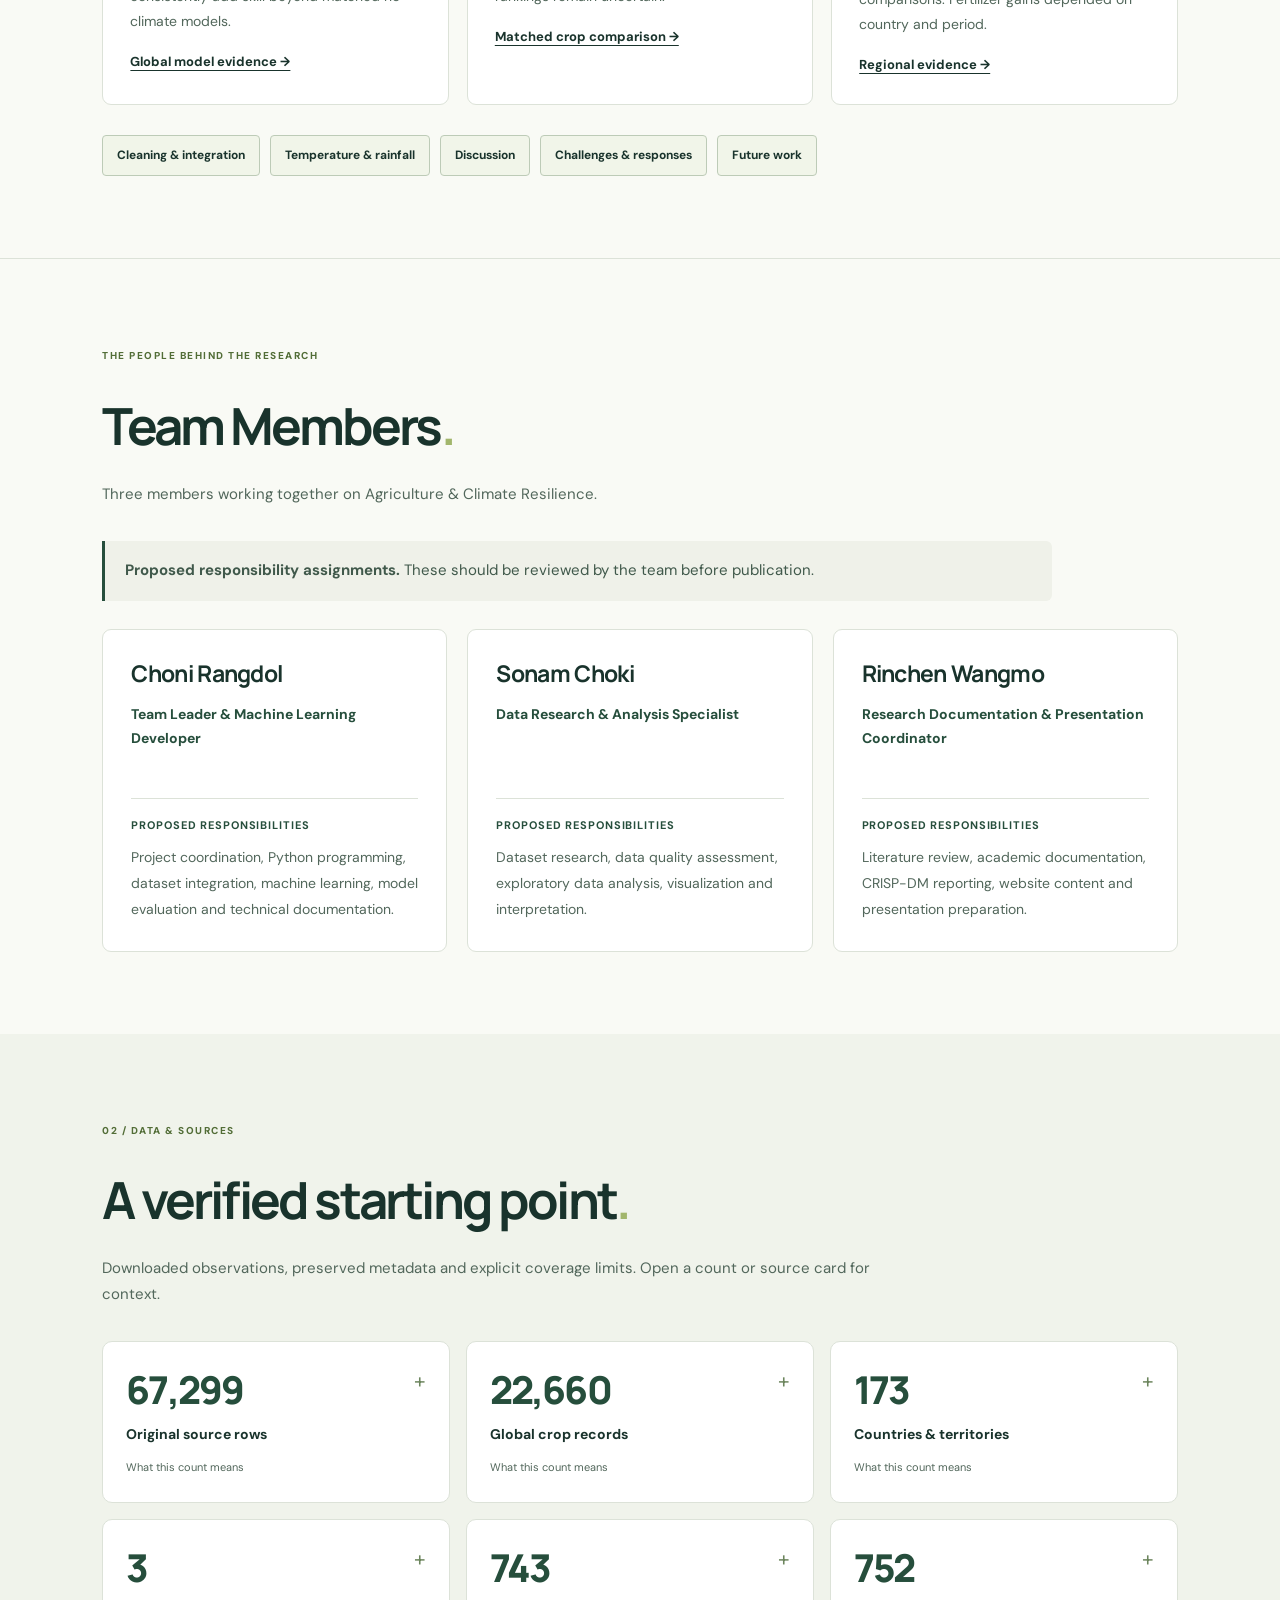
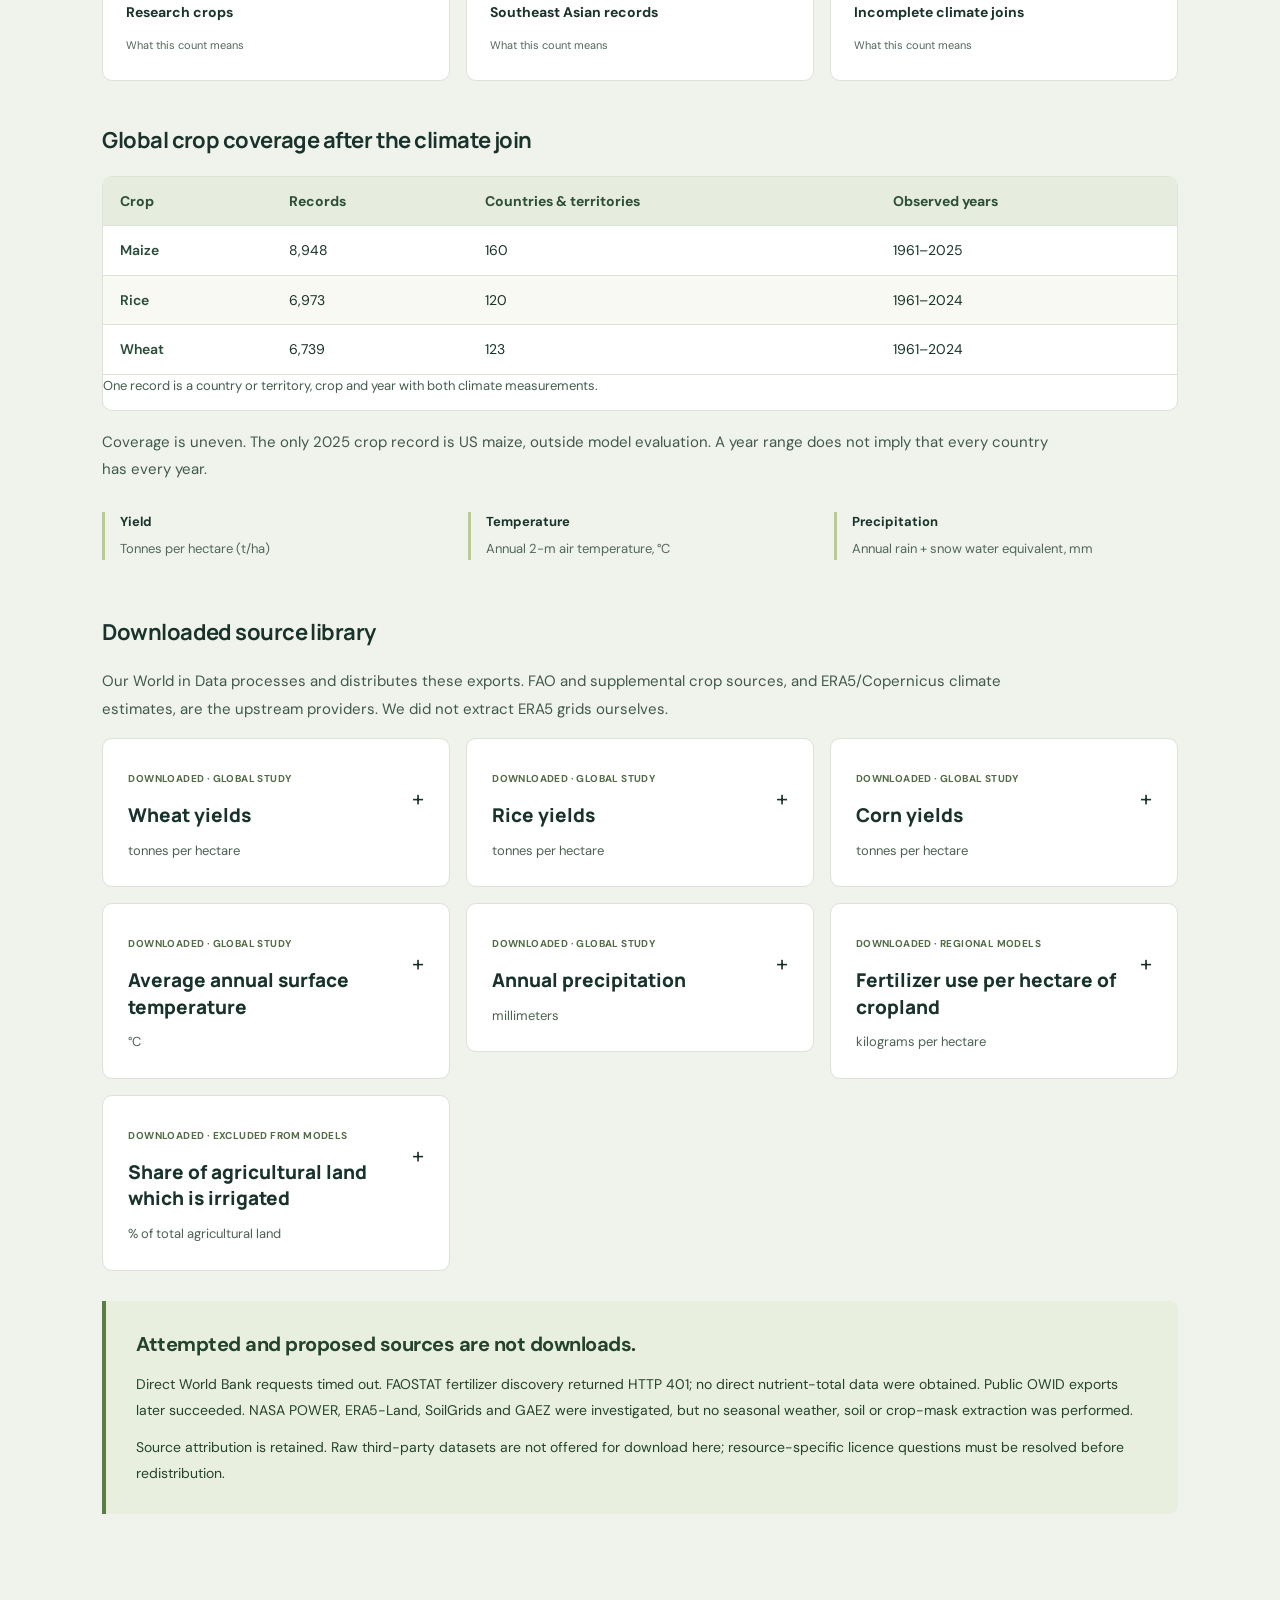
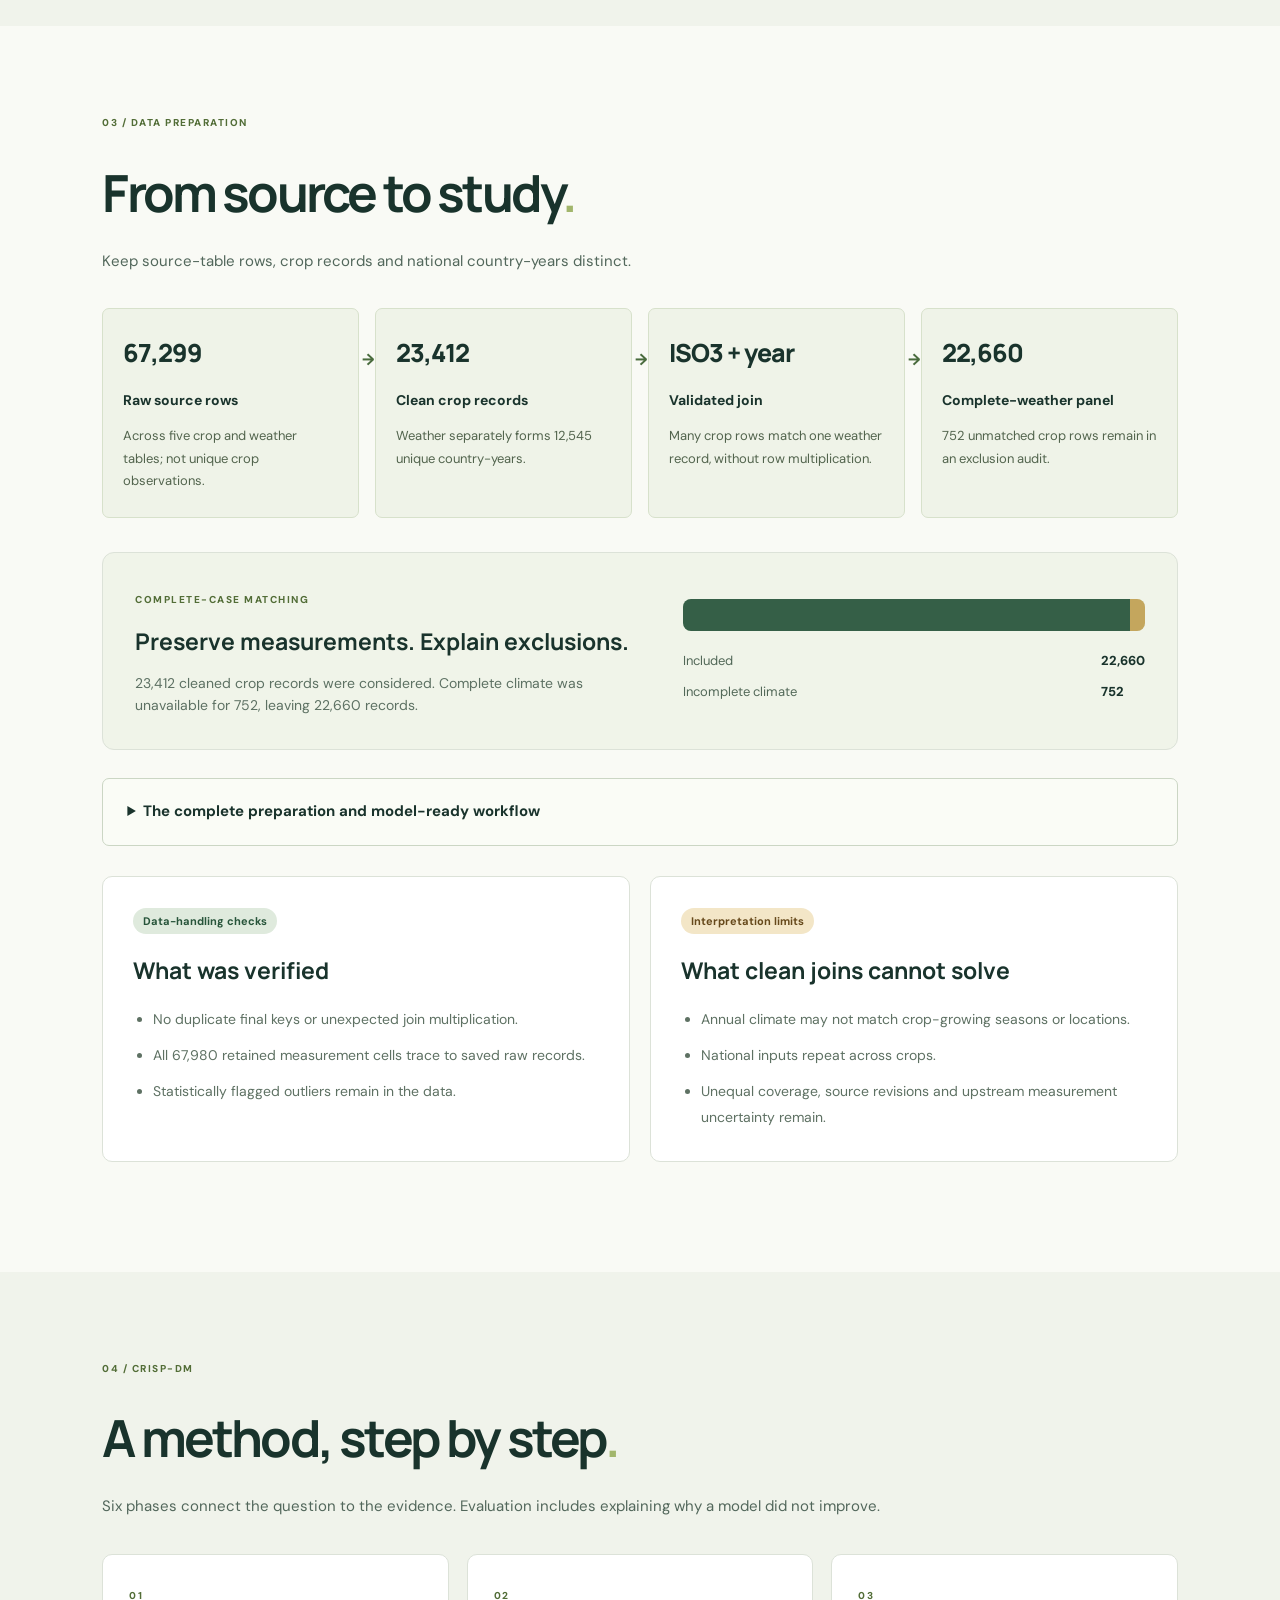
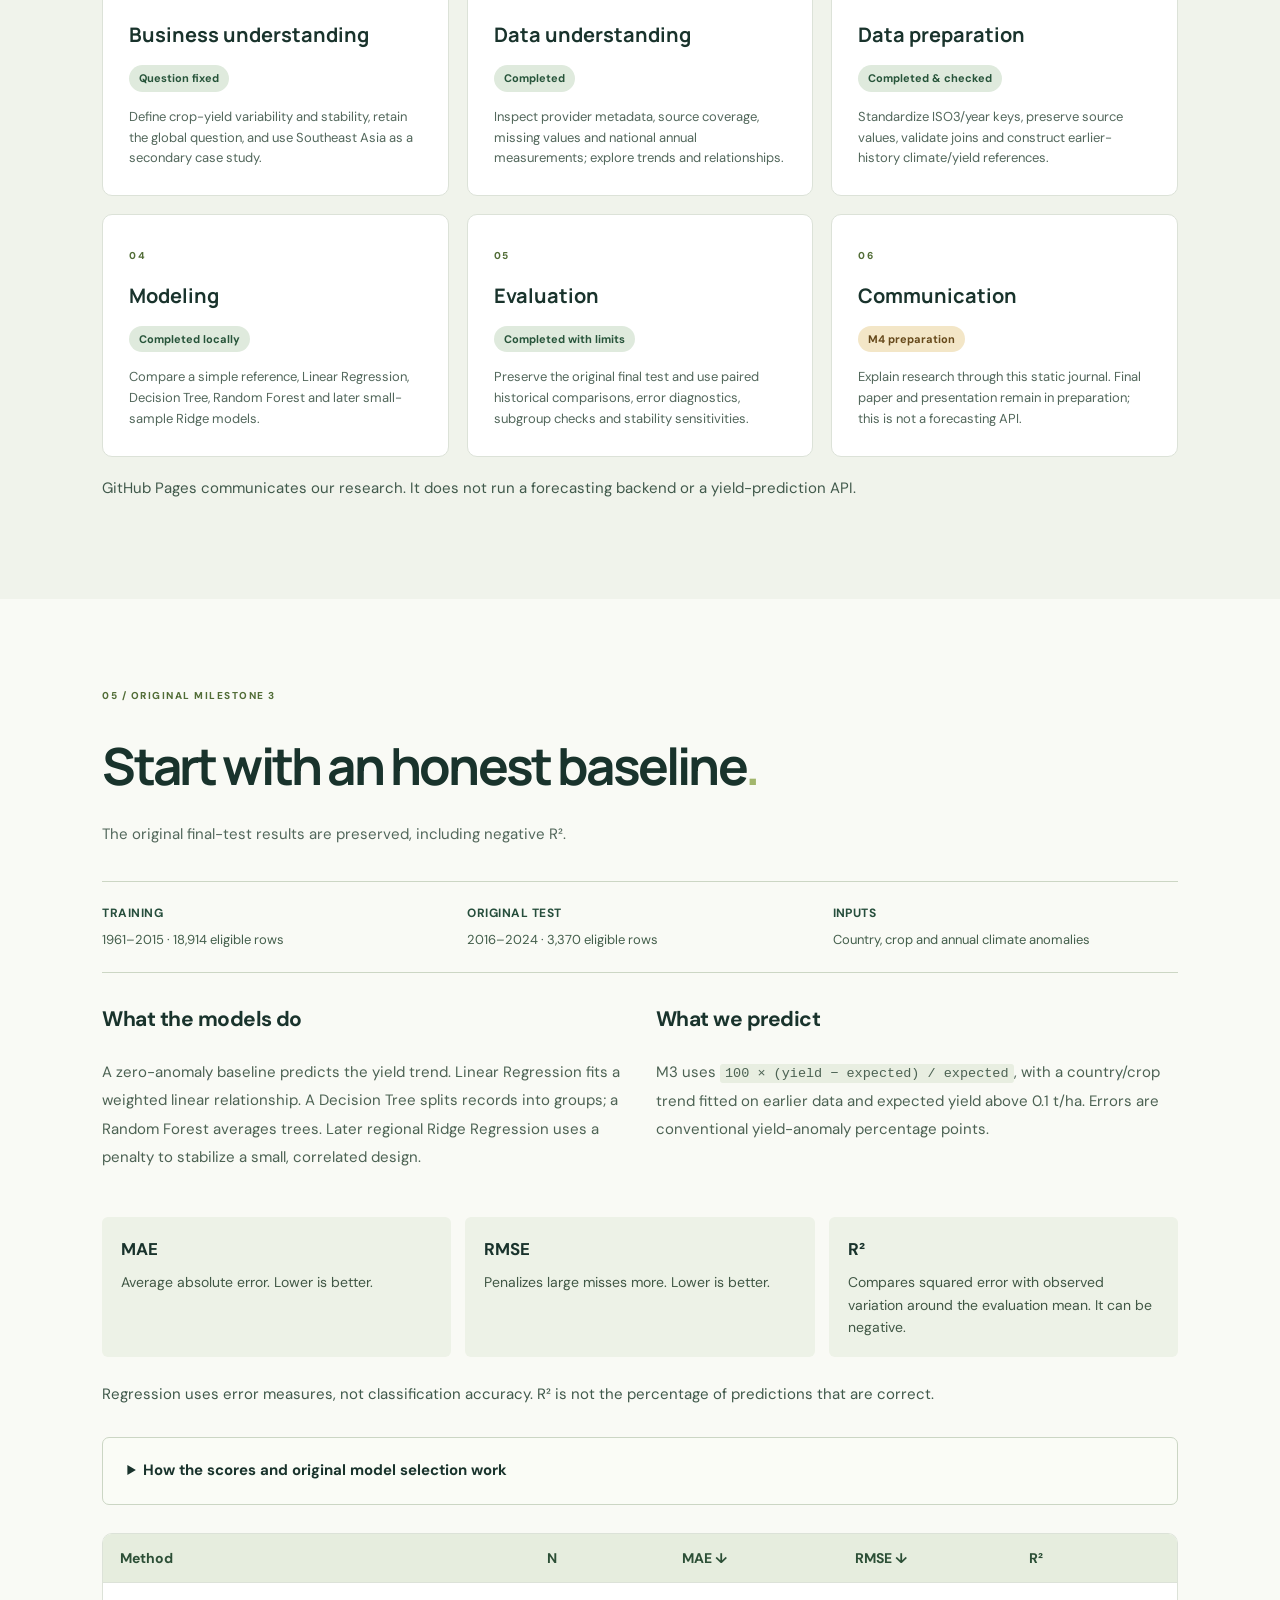
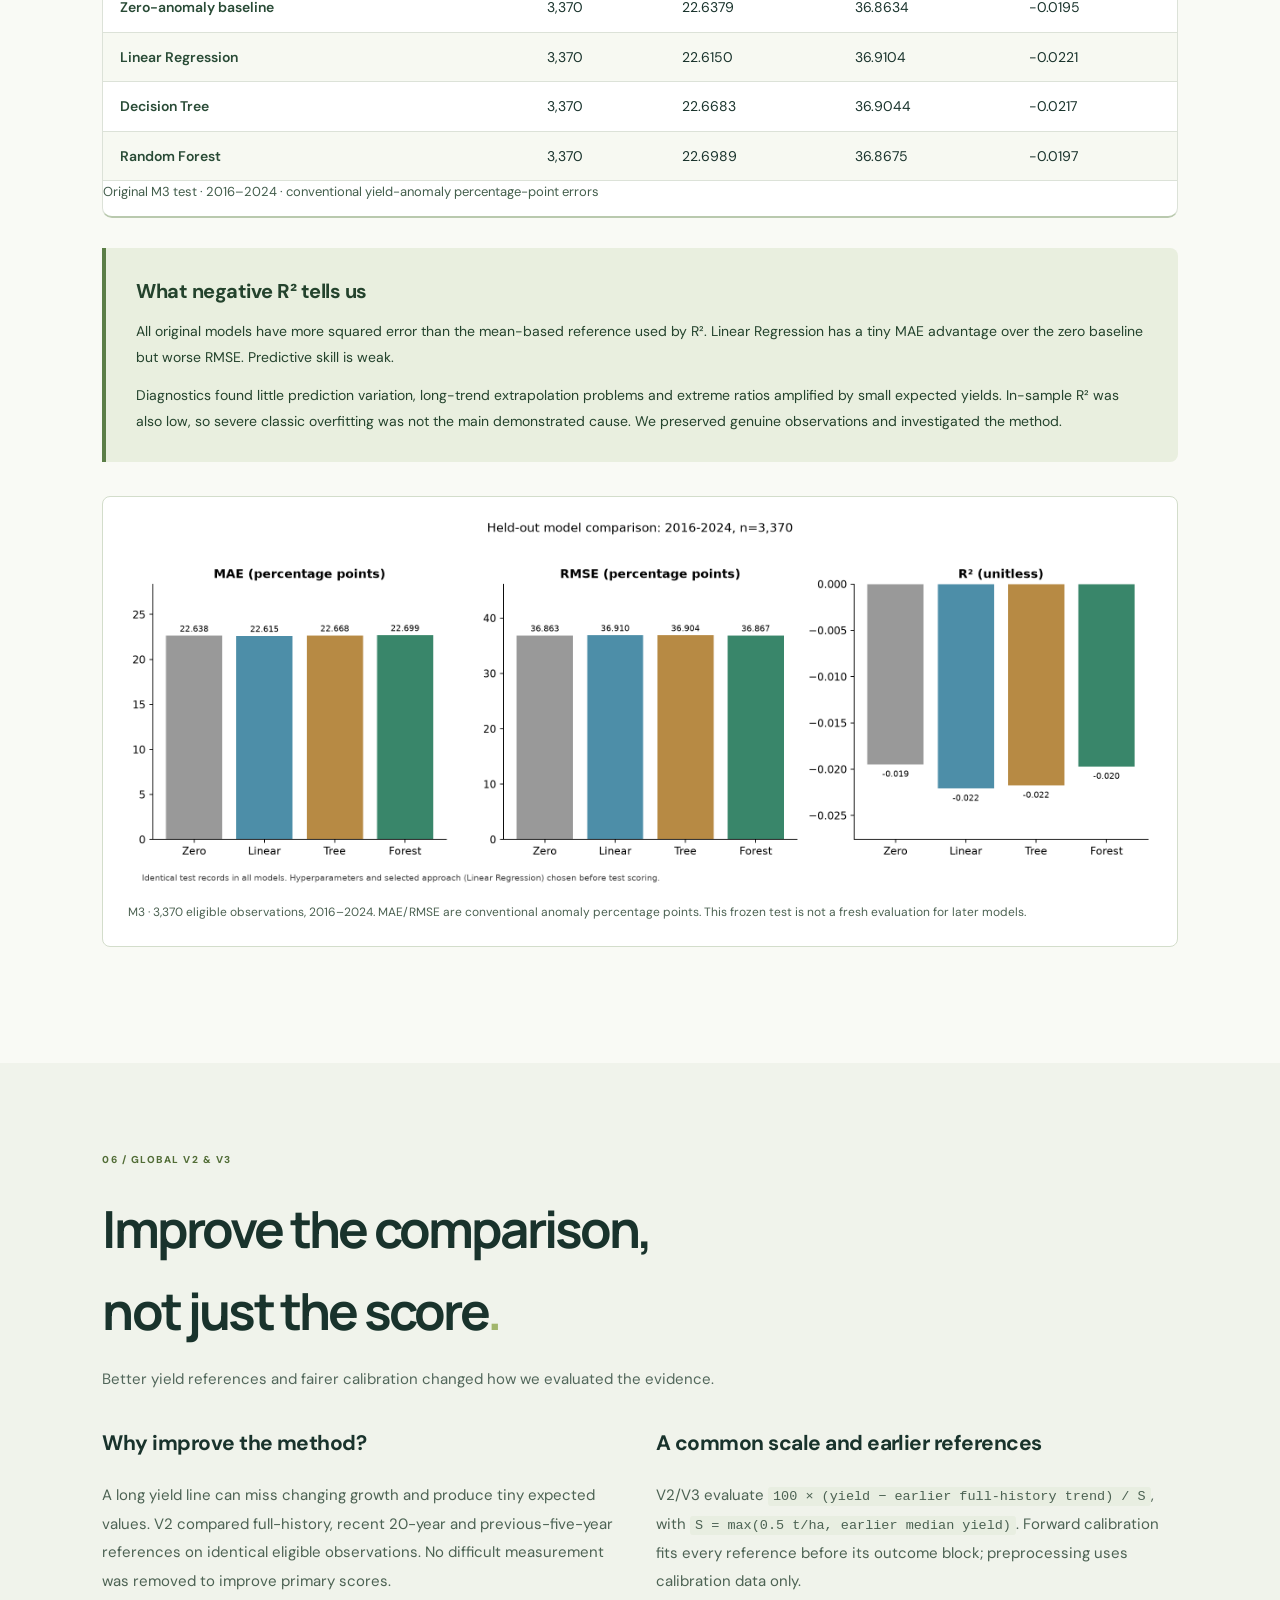
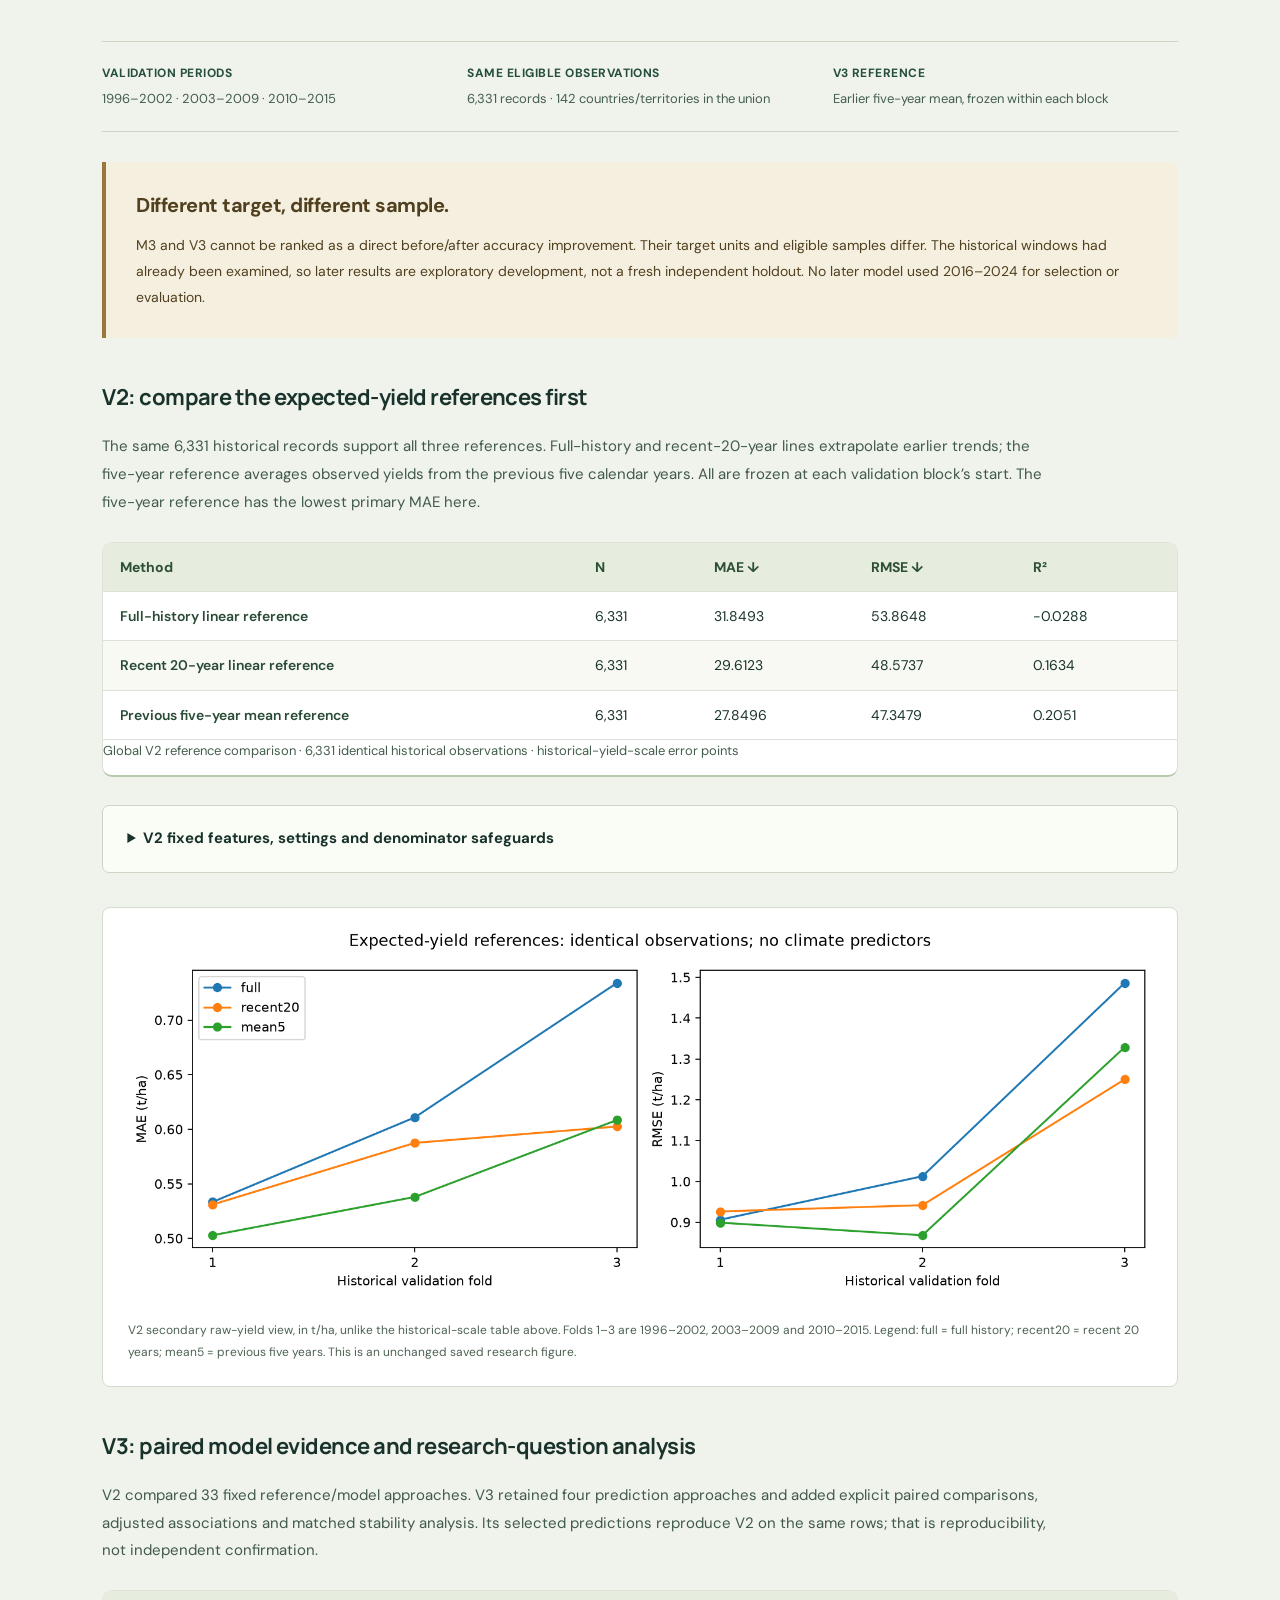
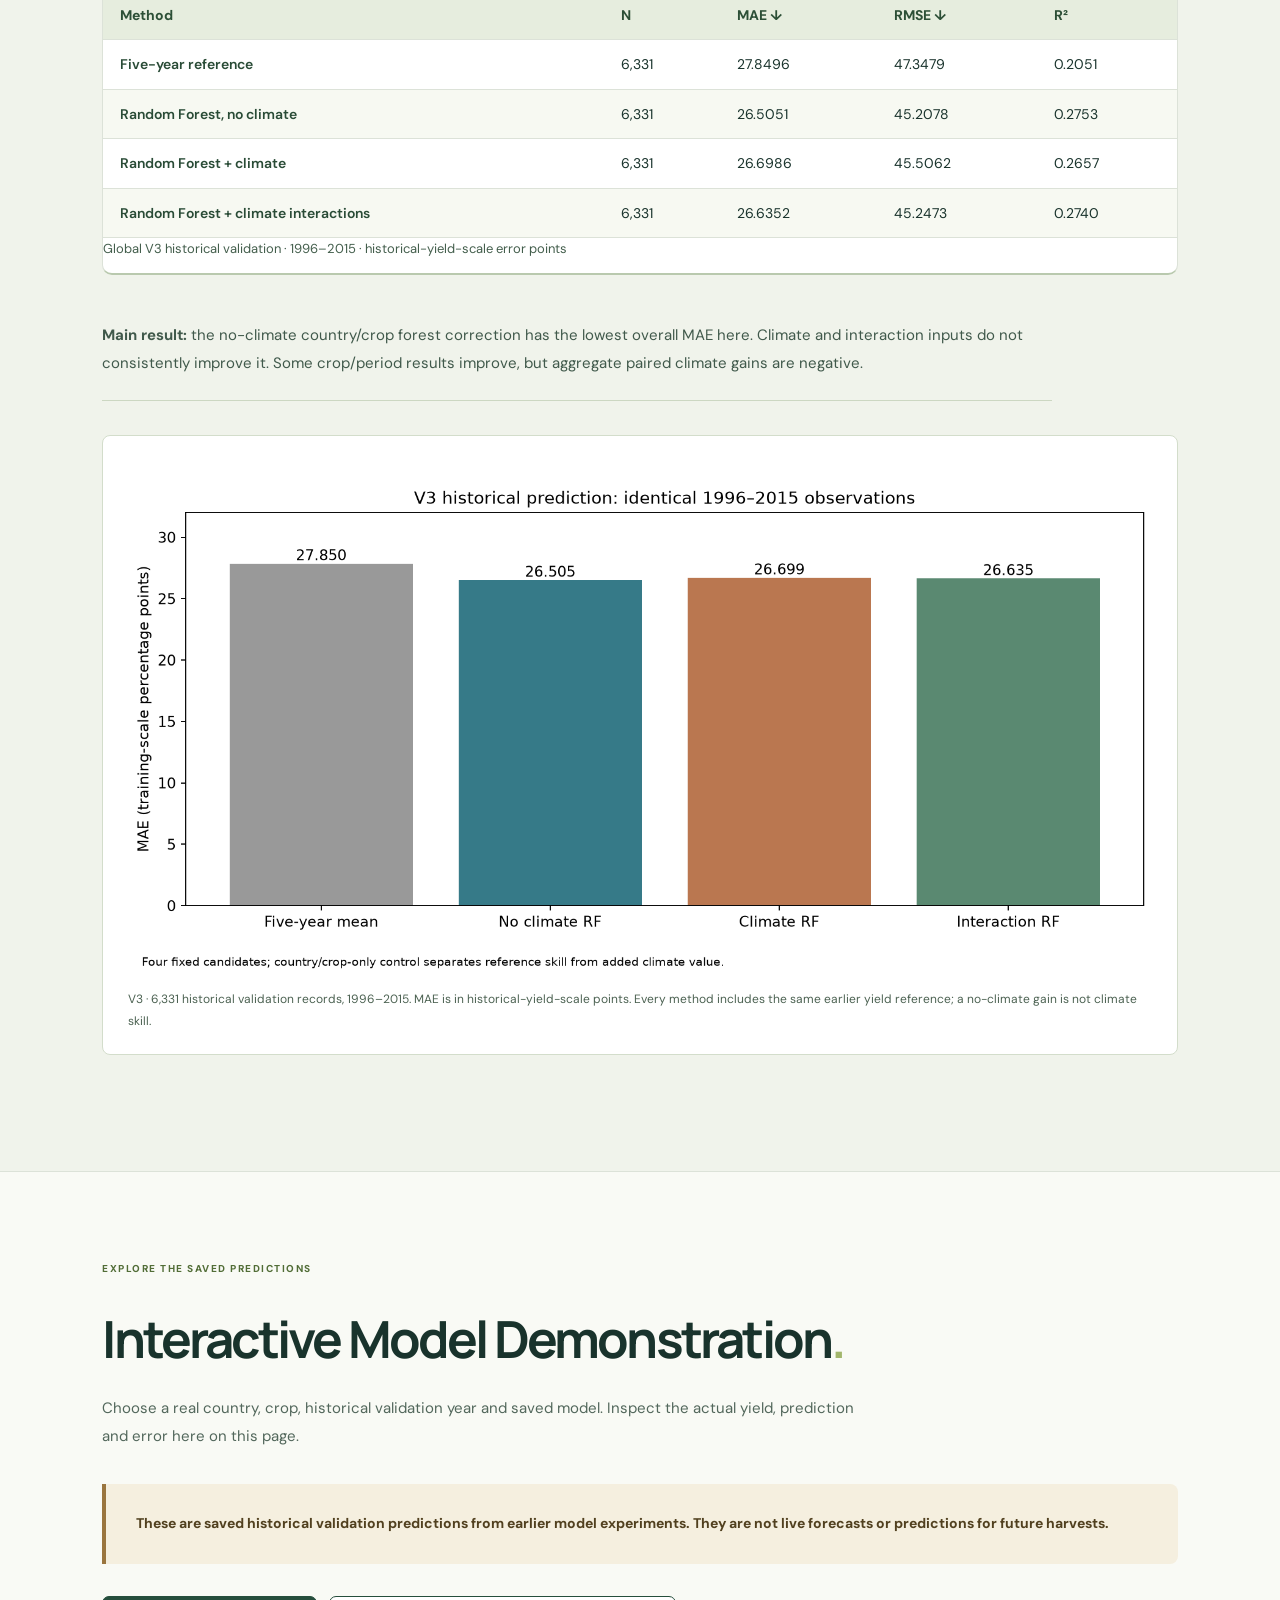
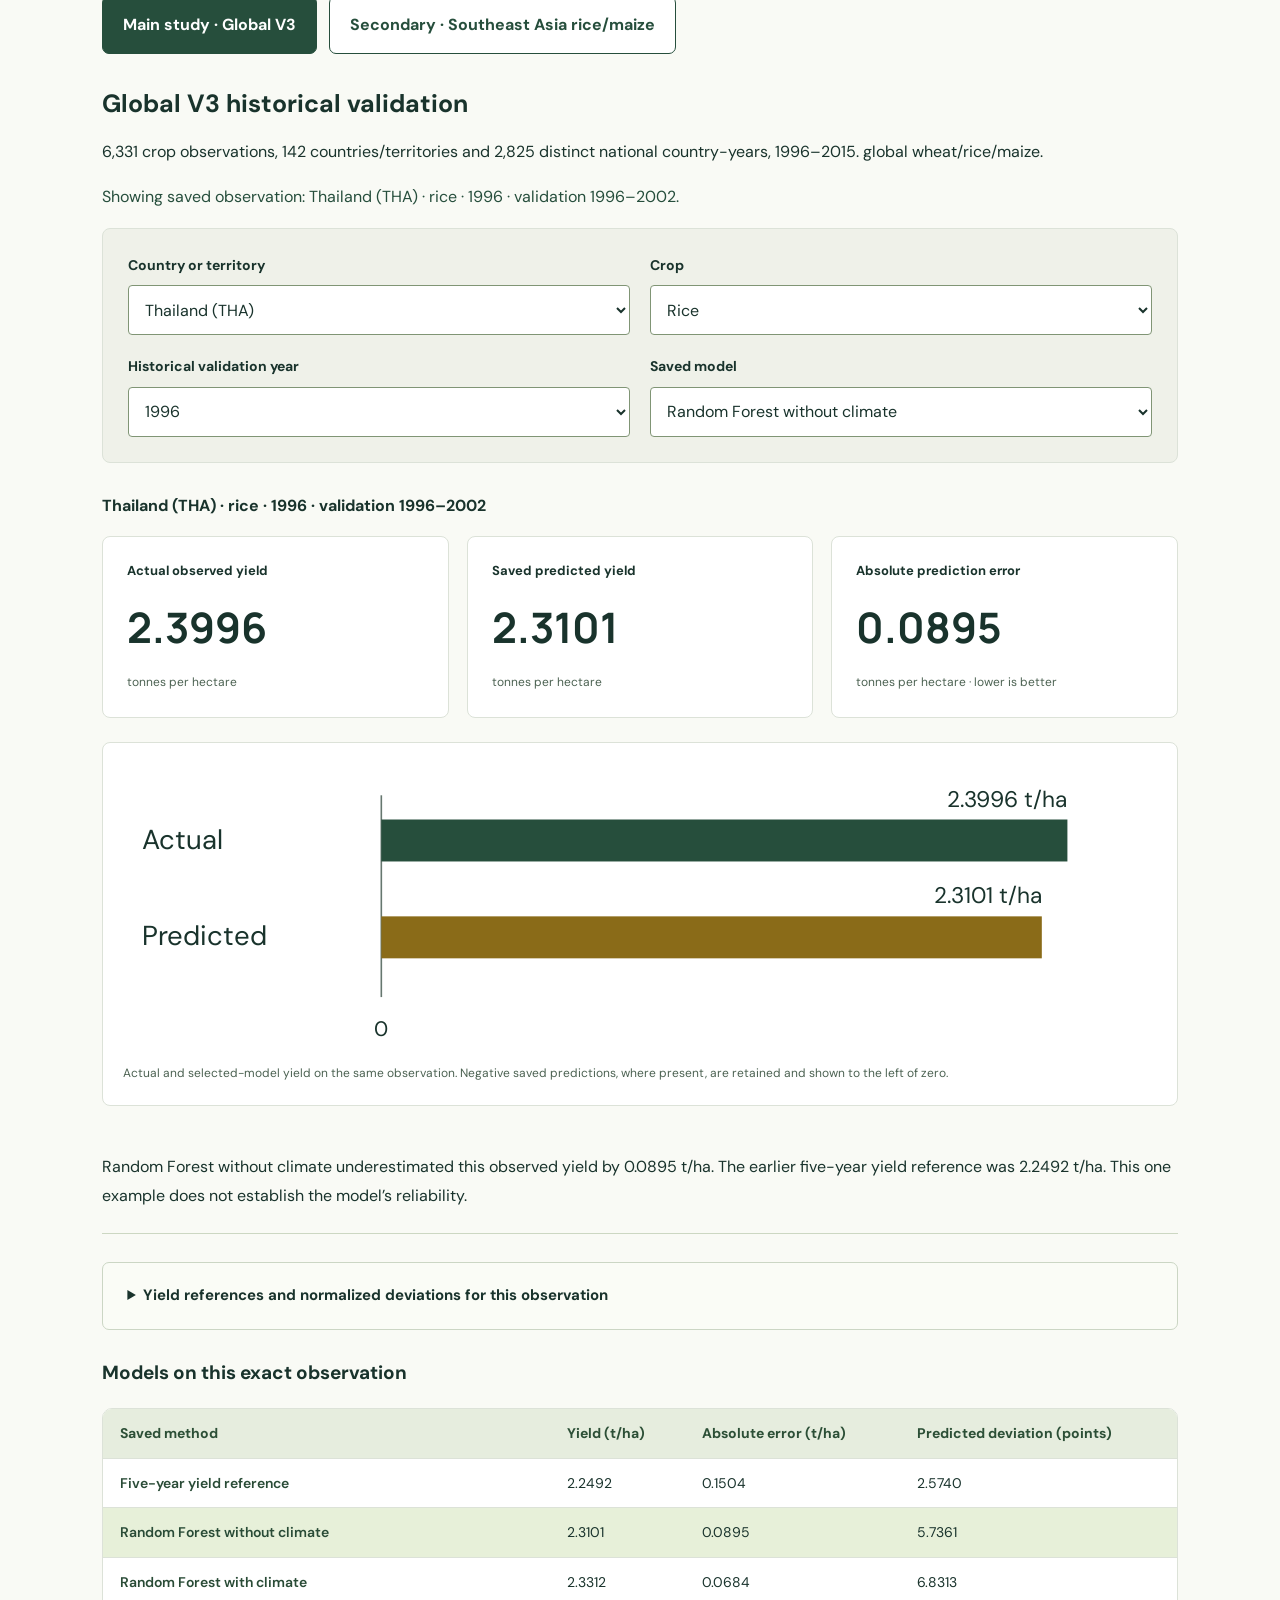
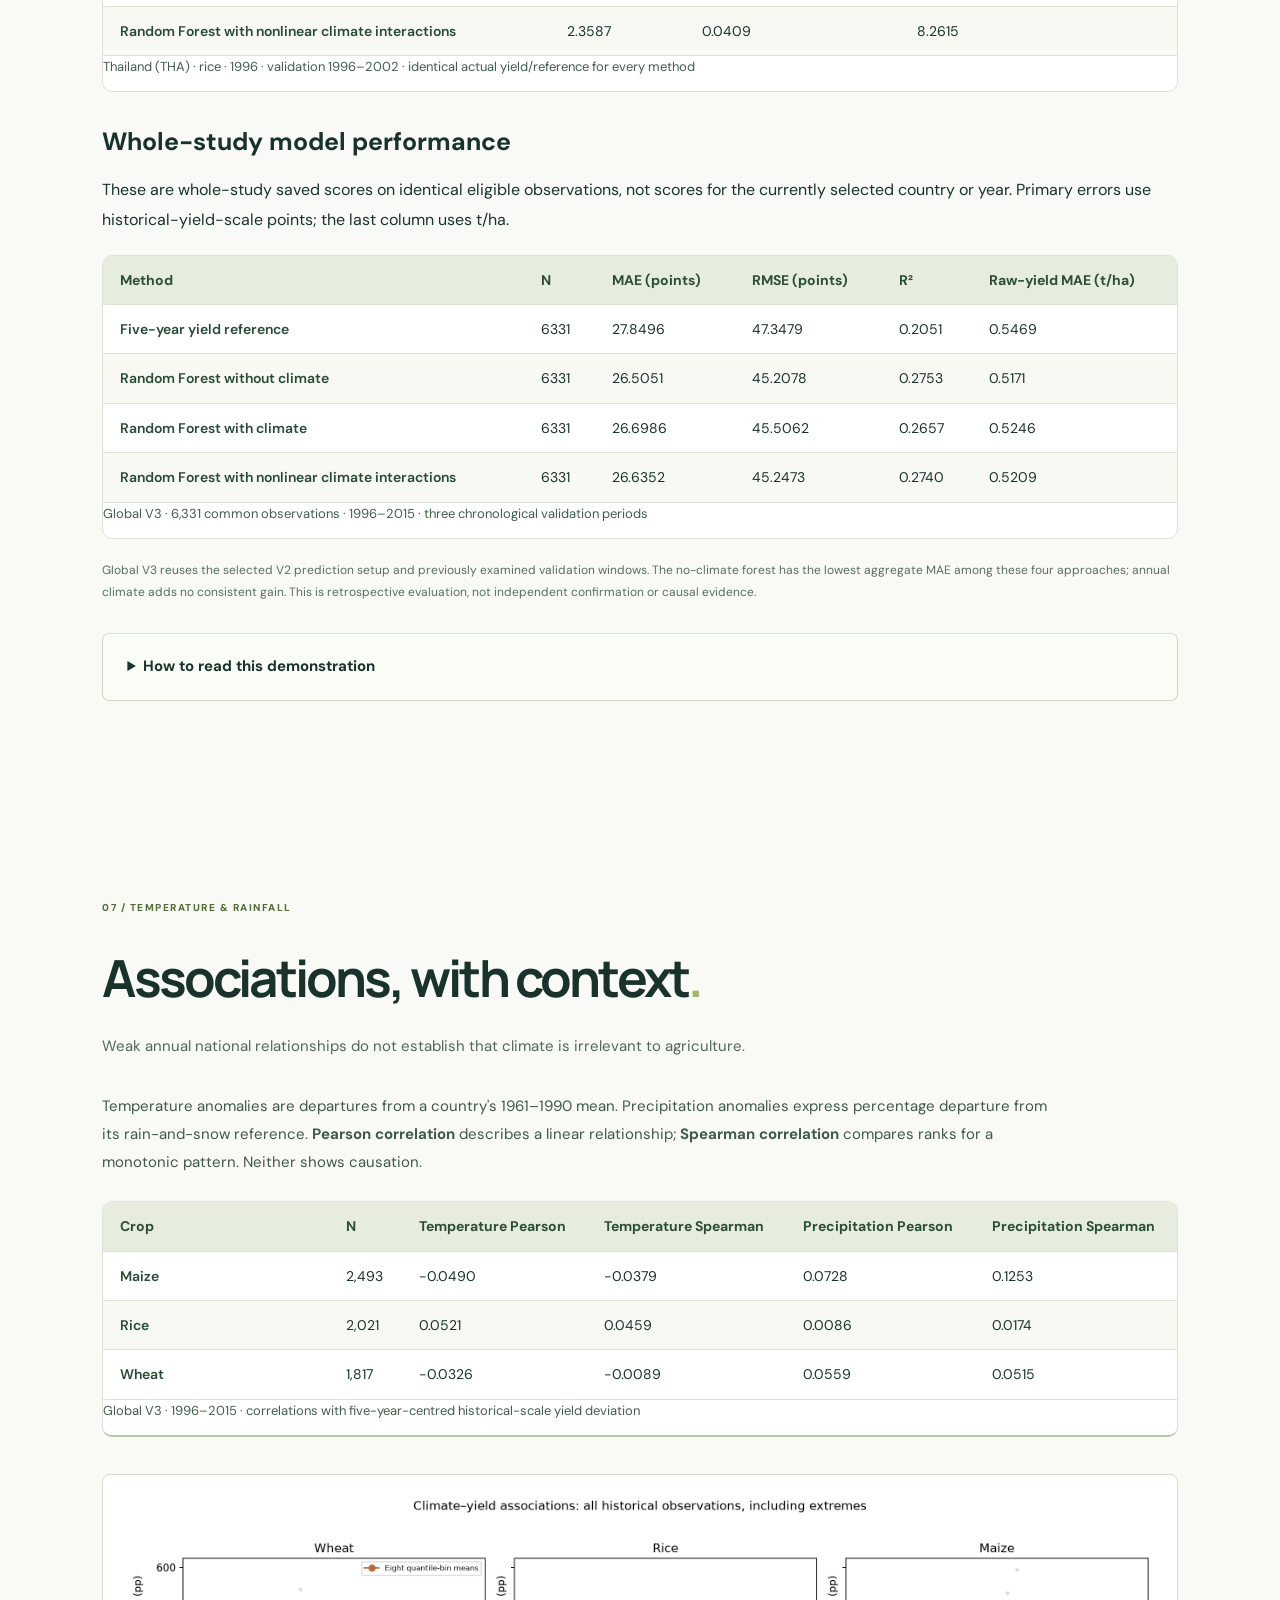
==== commit c596e27a: "Embed historical model demonstration in main website" ====
--- a/index.html
+++ b/index.html
@@ -6,14 +6,15 @@
   <meta name="description" content="Agriculture & Climate Resilience: an ICT324 research journal documenting verified global crop and climate data, model evaluation, crop stability and a Southeast Asian case study.">
   <title>Agriculture & Climate Resilience | Research Journal</title>
   <link rel="stylesheet" href="style.css">
-  <script src="site-data.js" defer></script><script src="updates.js" defer></script><script src="script.js" defer></script>
+  <link rel="stylesheet" href="demo.css">
+  <script src="site-data.js" defer></script><script src="updates.js" defer></script><script src="script.js" defer></script><script src="demo.js" defer></script>
 </head>
 <body>
 <a class="skip-link" href="#main">Skip to content</a>
 <header class="topbar">
   <a class="brand" href="#home"><span class="mark" aria-hidden="true">✳</span> FIELDNOTES <span class="brand-light">/ RESEARCH</span></a>
   <button id="menuBtn" class="menu" type="button" aria-label="Open navigation" aria-expanded="false" aria-controls="nav">☰</button>
-  <nav id="nav" aria-label="Main navigation"><a href="#home">Overview</a><a href="#team">Team</a><a href="#data">Data</a><a href="#methodology">Method</a><a href="#results">M3 models</a><a href="#global">Global research</a><a href="#stability">Stability</a><a href="#regional">Case study</a><a href="#progress">Journal</a><a href="#resources">References</a></nav>
+  <nav id="nav" aria-label="Main navigation"><a href="#home">Overview</a><a href="#team">Team</a><a href="#data">Data</a><a href="#methodology">Method</a><a href="#results">M3 models</a><a href="#global">Global research</a><a href="#demo">Model demo</a><a href="#stability">Stability</a><a href="#regional">Case study</a><a href="#progress">Journal</a><a href="#resources">References</a></nav>
 </header>
 <main id="main">
 <section id="home" class="hero" aria-labelledby="project-title">
@@ -99,6 +100,19 @@
   <p class="result-reading"><strong>Main result:</strong> the no-climate country/crop forest correction has the lowest overall MAE here. Climate and interaction inputs do not consistently improve it. Some crop/period results improve, but aggregate paired climate gains are negative.</p>
   <figure class="research-figure"><a href="assets/research/v3-prediction.png" target="_blank" rel="noopener noreferrer" aria-label="Open V3 prediction comparison at full size"><img src="assets/research/v3-prediction.png" alt="Global V3 same-sample MAE: the no-climate country and crop forest correction performs better than the climate variants." loading="lazy" decoding="async" width="1700" height="850"></a><figcaption>V3 · 6,331 historical validation records, 1996–2015. MAE is in historical-yield-scale points. Every method includes the same earlier yield reference; a no-climate gain is not climate skill.</figcaption></figure>
 </section>
+<section id="demo" class="section demo-main" aria-labelledby="demo-title">
+  <div class="section-heading"><span class="kicker">EXPLORE THE SAVED PREDICTIONS</span><h2 id="demo-title">Interactive Model Demonstration<span class="period">.</span></h2><p>Choose a real country, crop, historical validation year and saved model. Inspect the actual yield, prediction and error here on this page.</p></div>
+<aside class="callout caution"><p><strong>These are saved historical validation predictions from earlier model experiments. They are not live forecasts or predictions for future harvests.</strong></p></aside>
+<div class="demo-tabs" role="tablist" aria-label="Choose research study"><button id="tab-global" type="button" role="tab" aria-selected="true" aria-controls="explorer" tabindex="0" data-study="global">Main study · Global V3</button><button id="tab-regional" type="button" role="tab" aria-selected="false" aria-controls="explorer" tabindex="-1" data-study="regional">Secondary · Southeast Asia rice/maize</button></div>
+<section id="explorer" role="tabpanel" aria-labelledby="tab-global"><h3 id="study-title">Global V3 historical validation</h3><p id="study-description">Loading the saved validation observations…</p><p id="demo-status" class="demo-status" role="status" aria-live="polite">Loading data…</p><button id="retry" class="btn secondary" type="button" hidden>Retry loading saved data</button>
+<div class="demo-controls"><div><label for="demo-country">Country or territory</label><select id="demo-country" disabled></select></div><div><label for="demo-crop">Crop</label><select id="demo-crop" disabled></select></div><div><label for="demo-year">Historical validation year</label><select id="demo-year" disabled></select></div><div><label for="demo-model">Saved model</label><select id="demo-model" disabled></select></div></div>
+<div id="prediction-output" hidden><p id="observation-label" class="demo-observation"></p><div class="demo-values"><article><span>Actual observed yield</span><strong id="actual-yield"></strong><small>tonnes per hectare</small></article><article><span>Saved predicted yield</span><strong id="predicted-yield"></strong><small>tonnes per hectare</small></article><article><span>Absolute prediction error</span><strong id="absolute-error"></strong><small>tonnes per hectare · lower is better</small></article></div>
+<figure class="demo-chart"><div id="yield-chart"></div><figcaption>Actual and selected-model yield on the same observation. Negative saved predictions, where present, are retained and shown to the left of zero.</figcaption></figure><p id="result-explanation" class="result-reading"></p><details class="research-details"><summary>Yield references and normalized deviations for this observation</summary><dl id="reference-details" class="demo-reference"></dl><p>Normalized deviation = <code>100 × (yield − earlier full-history trend) / S</code>, with <code>S = max(0.5 t/ha, earlier median yield)</code>. The prediction uses the same centre and scale. These are historical-scale points, not percentage accuracy.</p></details>
+<h4>Models on this exact observation</h4><div class="table-scroll" role="region" tabindex="0" aria-label="Saved predictions for the selected country, crop and year"><table><caption id="observation-caption"></caption><thead><tr><th scope="col">Saved method</th><th scope="col">Yield (t/ha)</th><th scope="col">Absolute error (t/ha)</th><th scope="col">Predicted deviation (points)</th></tr></thead><tbody id="observation-models"></tbody></table></div></div>
+<h3>Whole-study model performance</h3><p id="metrics-description"></p><div class="table-scroll" role="region" tabindex="0" aria-label="Verified whole-study historical model performance"><table><caption id="metrics-caption">Saved evaluation scores</caption><thead><tr><th scope="col">Method</th><th scope="col">N</th><th scope="col">MAE (points)</th><th scope="col">RMSE (points)</th><th scope="col">R²</th><th scope="col">Raw-yield MAE (t/ha)</th></tr></thead><tbody id="demo-metrics"></tbody></table></div><p id="study-limitations" class="note"></p></section>
+<details class="research-details demo-method"><summary>How to read this demonstration</summary><p>Actual yield is the saved national crop yield in tonnes per harvested hectare. Absolute error is <code>|predicted yield − actual yield|</code>. The model output is read from a saved validation file; choosing a filter does not train or run a model.</p><p>Each model shares an earlier five-calendar-year yield reference. The forest or regression estimates a correction to that reference. References were fitted before the validation period and held fixed through the block; actual validation yields did not update them.</p><p>V3 compares errors on a common, full-history-centred historical scale. The selected observation above uses raw t/ha; the whole-study primary MAE and RMSE use historical-scale points. R² is not a percentage of correct predictions. An individual good prediction does not establish good overall performance.</p><p>Climate inputs describe realized same-year national weather. Regional fertilizer is a revised annual national input. Neither is necessarily information available before harvest. Annual national conditions are shared across crops, so crop rows are not independent national climate or fertilizer measurements. The reused validation windows are exploratory, and these results do not establish causal effects.</p><p>Only available combinations appear in the selectors. Changing country, crop or study explicitly resets dependent choices and announces the selected observation. No missing yield or prediction is filled in. Countries/crops excluded by the original history or coverage rules cannot be selected.</p><p>Yield measurements: FAO and supplemental providers, processed by Our World in Data. Climate-derived predictions acknowledge Copernicus information processed by OWID. The regional view uses saved fertilizer-conditioned predictions and does not export fertilizer measurements. <a href="#resources">Source credits and research evidence</a> · <a href="assets/research/evidence-guide.html">Read the verified evidence guide</a>.</p></details>
+<noscript><p class="noscript-message">Enable JavaScript to use the explorer. Verified results remain available in the model tables and static evidence guide.</p></noscript>
+</section>
 <section id="relationships" class="section" aria-labelledby="relationships-title">
   <div class="section-heading"><span class="kicker">07 / TEMPERATURE &amp; RAINFALL</span><h2 id="relationships-title">Associations, with context<span class="period">.</span></h2><p>Weak annual national relationships do not establish that climate is irrelevant to agriculture.</p></div>
   <p>Temperature anomalies are departures from a country's 1961–1990 mean. Precipitation anomalies express percentage departure from its rain-and-snow reference. <strong>Pearson correlation</strong> describes a linear relationship; <strong>Spearman correlation</strong> compares ranks for a monotonic pattern. Neither shows causation.</p><div id="correlation-table" class="metric-table"></div>
--- a/demo.css
+++ b/demo.css
@@ -0,0 +1,10 @@
+.demo-top{display:flex;align-items:center;justify-content:space-between;gap:20px;padding:24px 6%;border-bottom:1px solid var(--line)}.demo-top>a:last-child{font-size:14px;text-decoration:underline}.demo-main:not(.section){max-width:1240px;margin:auto;padding:56px 5%}.demo-main h1{font-size:clamp(34px,4.5vw,58px);line-height:1.15;max-width:940px}.demo-main h2{font-size:clamp(25px,3vw,35px);margin:36px 0 16px}.demo-intro{font-size:19px;line-height:1.7}.demo-main a{text-decoration:underline}.demo-main p{line-height:1.85}.demo-main .callout p{margin-bottom:0}.demo-tabs{display:flex;gap:12px;flex-wrap:wrap;margin:32px 0}.demo-tabs button{font:inherit;font-weight:700;border:1px solid var(--green);padding:15px 20px;border-radius:7px;background:white;color:var(--green);cursor:pointer}.demo-tabs button[aria-selected=true]{background:var(--green);color:white}.demo-tabs button:focus-visible,.demo-controls select:focus-visible{outline:3px solid #735b18;outline-offset:4px}.demo-controls{display:grid;grid-template-columns:repeat(2,minmax(0,1fr));gap:20px;padding:25px;background:var(--cream);border:1px solid var(--line);border-radius:8px}.demo-controls label{display:block;font-size:14px;font-weight:700;margin-bottom:9px}.demo-controls select{width:100%;min-width:0;min-height:50px;padding:12px;font:inherit;color:var(--ink);background:white;border:1px solid #809575;border-radius:4px}.demo-status{color:var(--green);min-height:1.85em}.demo-status.error{color:#8b231b;font-weight:700}.demo-observation{font-weight:700;margin-top:28px}.demo-values{display:grid;grid-template-columns:repeat(3,minmax(0,1fr));gap:18px}.demo-values article{padding:24px;background:white;border:1px solid var(--line);border-radius:8px}.demo-values span,.demo-values strong,.demo-values small{display:block}.demo-values span{font-size:13px;font-weight:700;line-height:1.6}.demo-values strong{font-family:Manrope,sans-serif;font-size:clamp(26px,4vw,42px);margin:12px 0}.demo-values small{font-size:12px;line-height:1.6;color:#4c6252}.demo-chart{margin:24px 0;border:1px solid var(--line);background:white;padding:20px;border-radius:8px}.demo-chart svg{display:block;width:100%;height:auto}.demo-chart figcaption{font-size:12px;line-height:1.8;color:#4c6252;margin-top:10px}.demo-reference{display:grid;grid-template-columns:1fr 1fr;gap:10px;margin-bottom:22px}.demo-reference dt{font-weight:700}.demo-reference dd{margin:0}.demo-method{border-top:1px solid var(--line);margin-top:45px}.demo-method a{font-weight:700}.demo-main .table-scroll{margin:20px 0}.demo-main table{min-width:690px}.demo-main tbody tr.selected{background:#e7f0d9}.demo-main th,.demo-main td{font-variant-numeric:tabular-nums}.demo-main [hidden]{display:none!important}
+@media(max-width:700px){.demo-main:not(.section){padding:34px 6%}.demo-top{align-items:flex-start;flex-direction:column}.demo-controls,.demo-values{grid-template-columns:1fr}.demo-values{gap:10px}.demo-values article{padding:18px}.demo-values strong{font-size:32px;margin:6px 0}.demo-tabs button{width:100%;text-align:left}.demo-reference{grid-template-columns:1fr}.demo-reference dd{margin-bottom:10px}.demo-chart{padding:10px}}
+
+/* The inline explorer inherits the journal section width and spacing. */
+.section.demo-main{border-top:1px solid var(--line)}
+.demo-main .section-heading h2{font-size:clamp(35px,4vw,55px);margin:18px 0 15px}
+.demo-main h3{font-size:25px;line-height:1.4;margin:32px 0 16px}
+.demo-main h4{font-size:19px;margin:28px 0 12px}
+.demo-main .demo-method{margin-top:30px}
+@media(min-width:1101px){.topbar nav{gap:clamp(8px,1vw,15px)}}
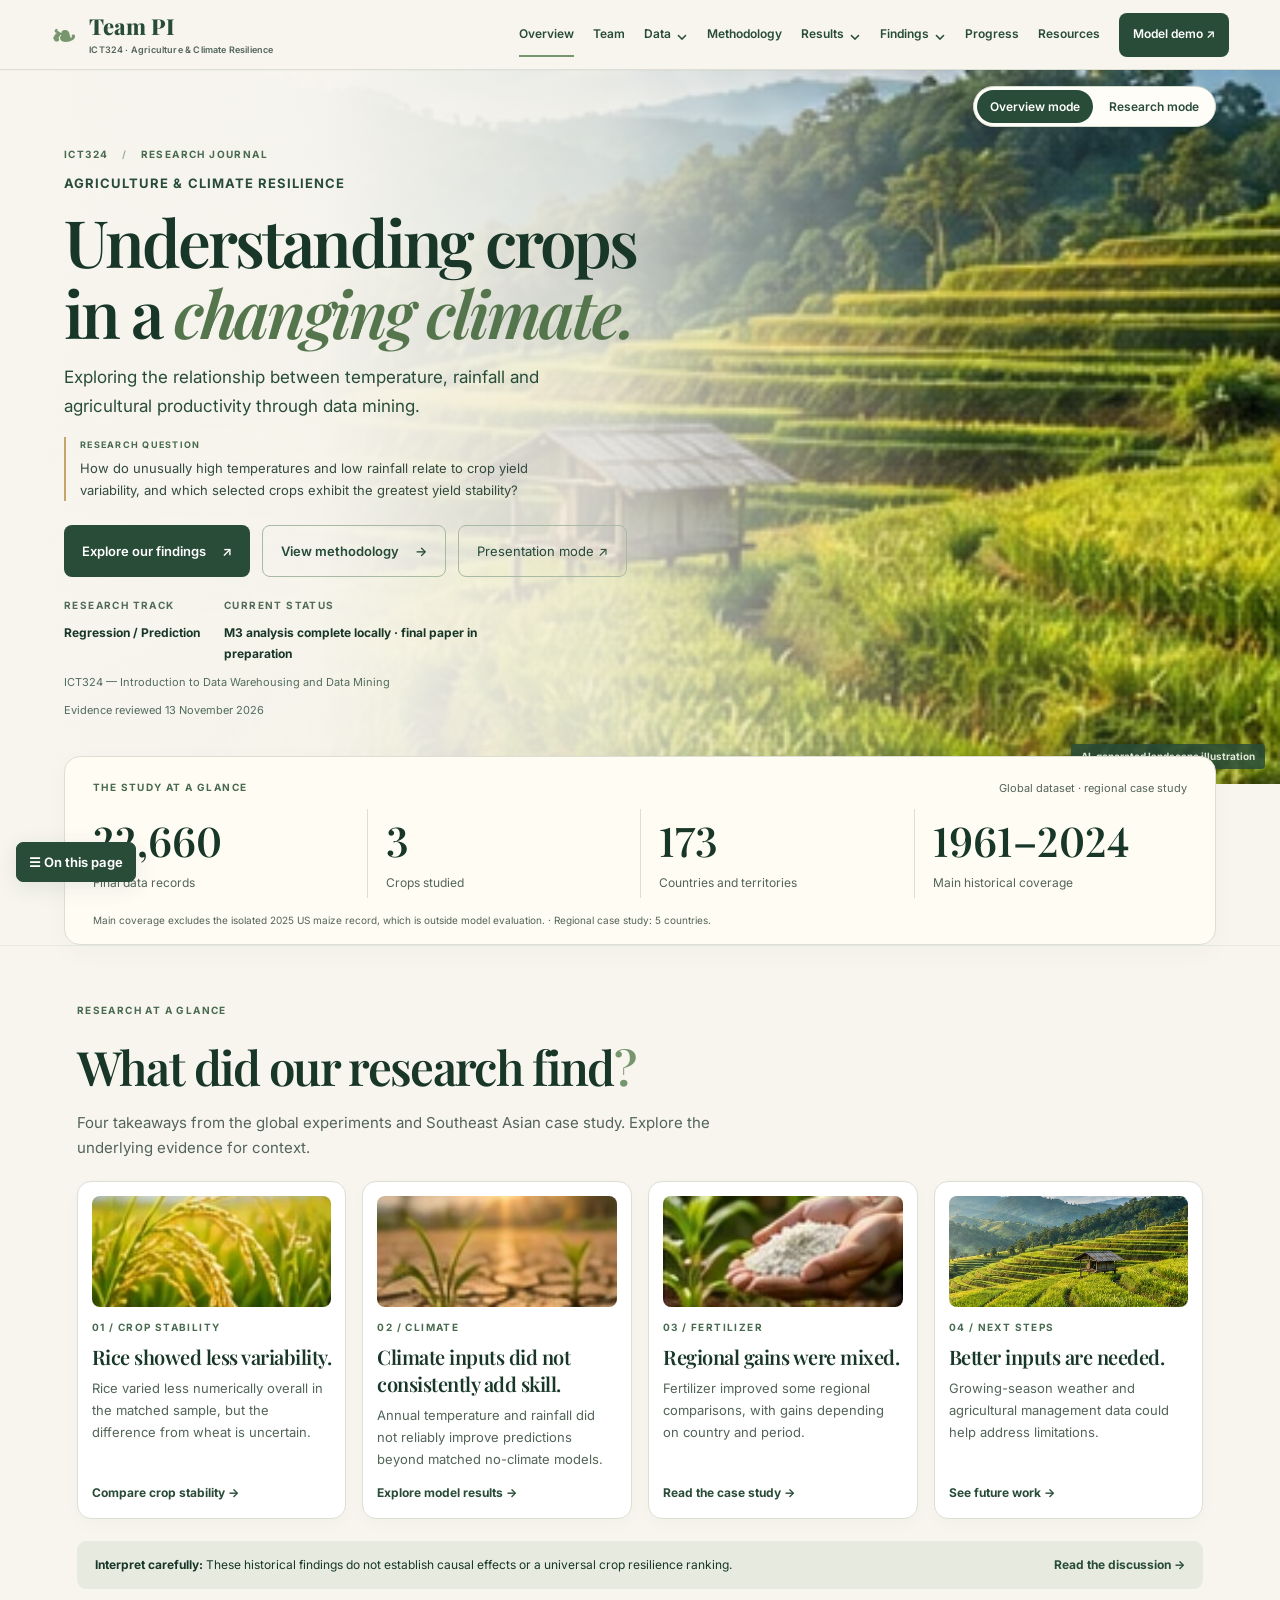
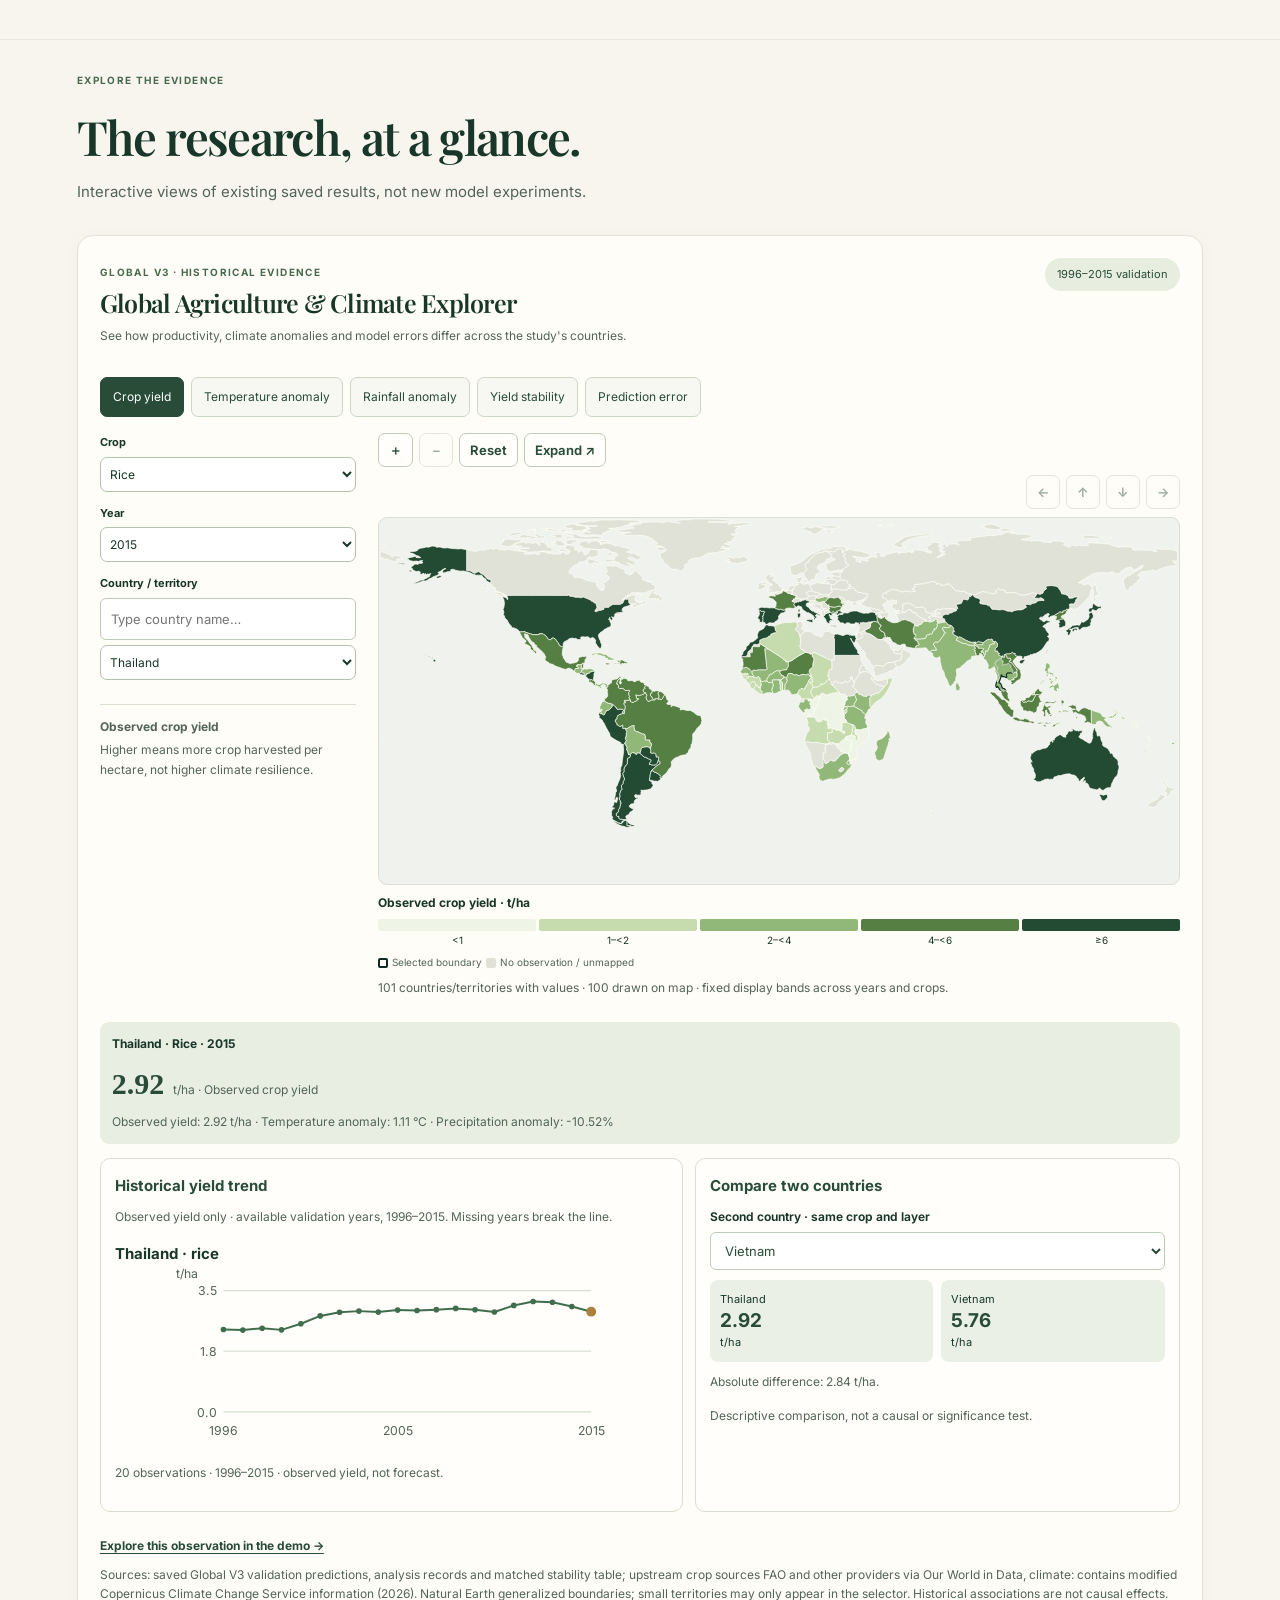
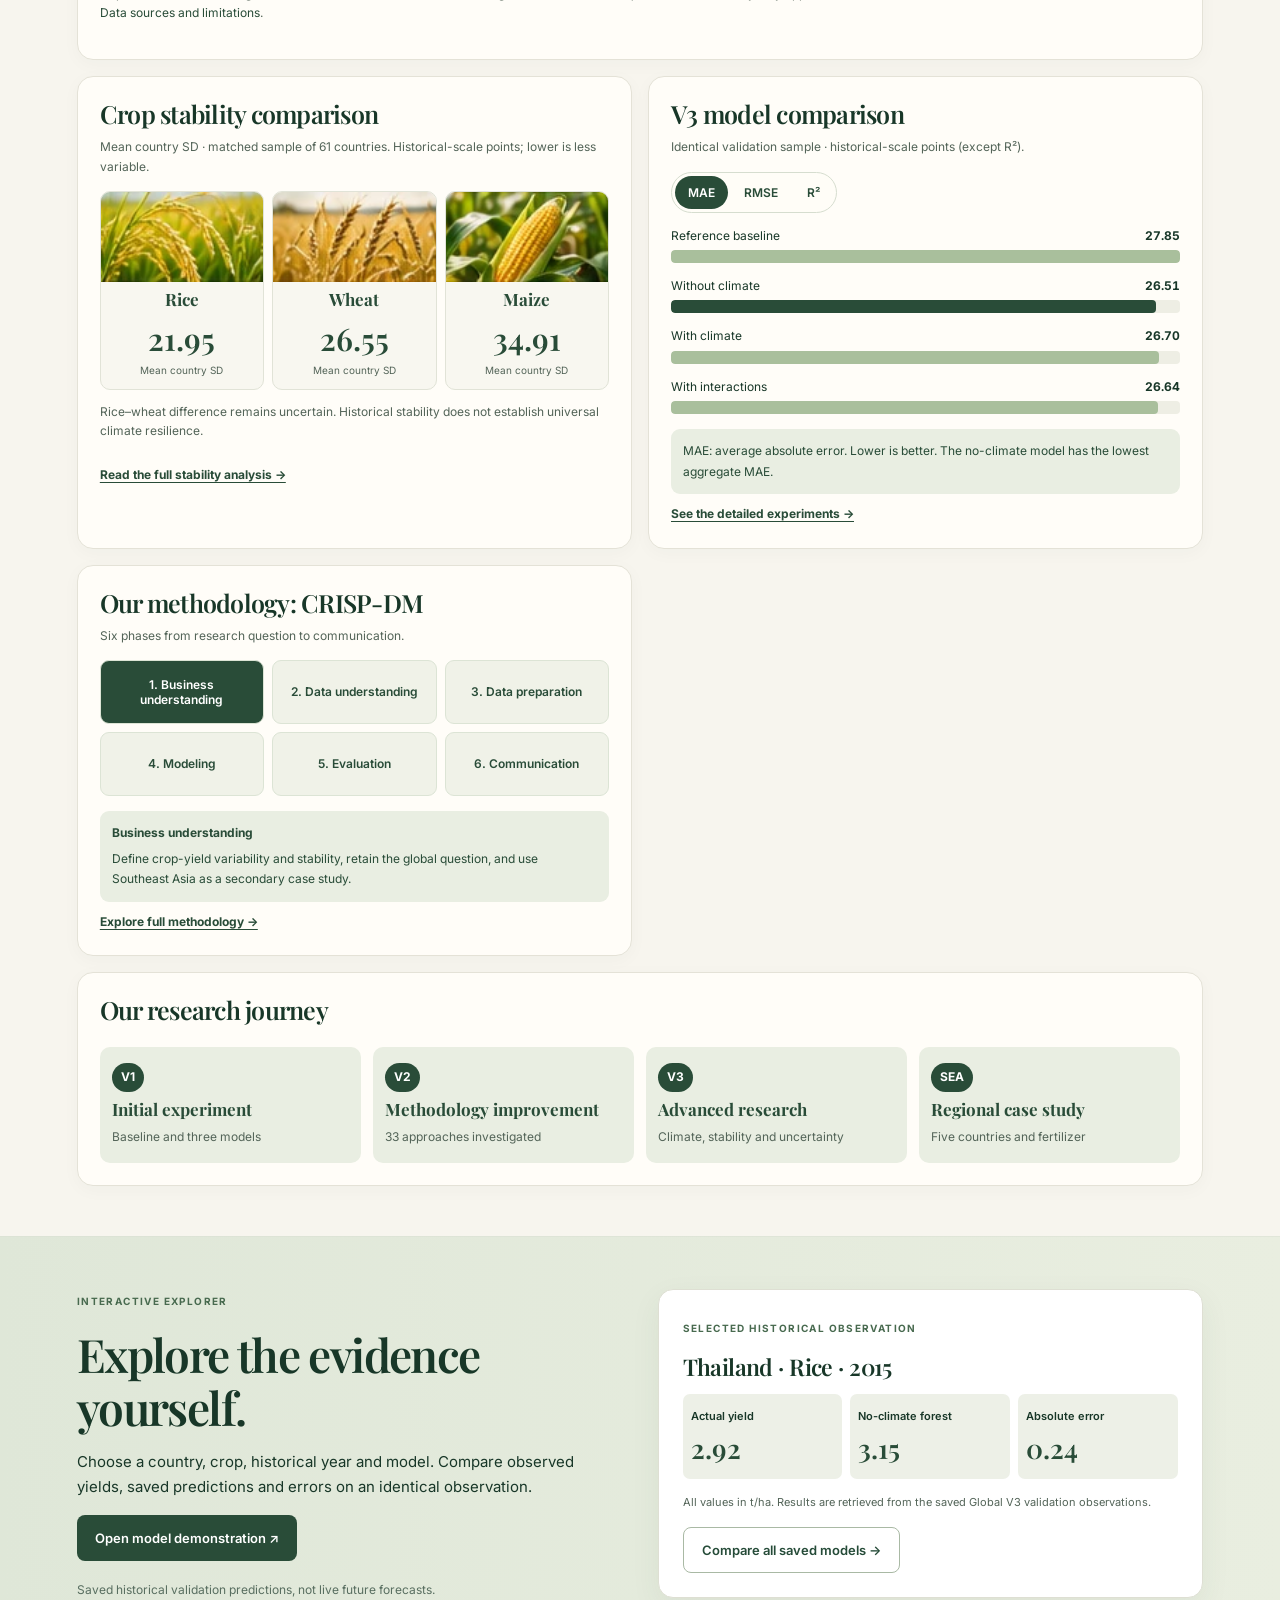
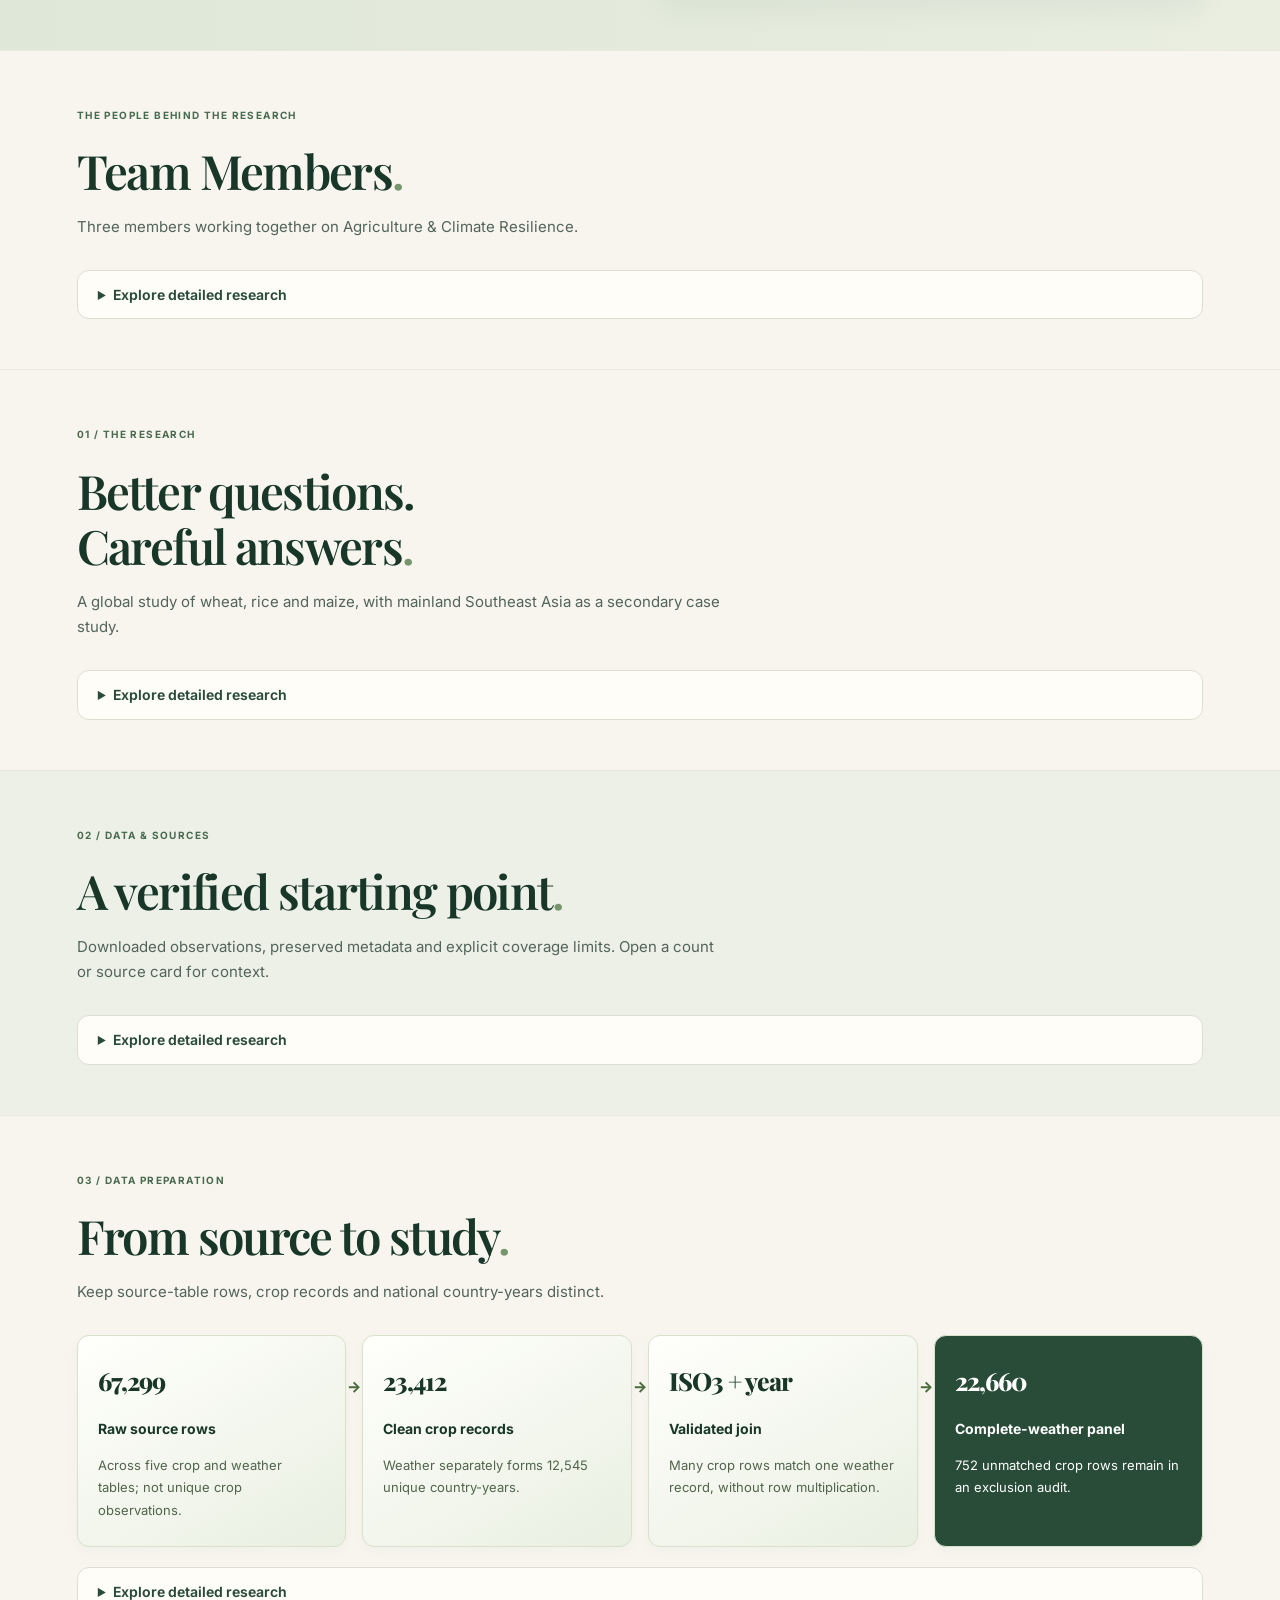
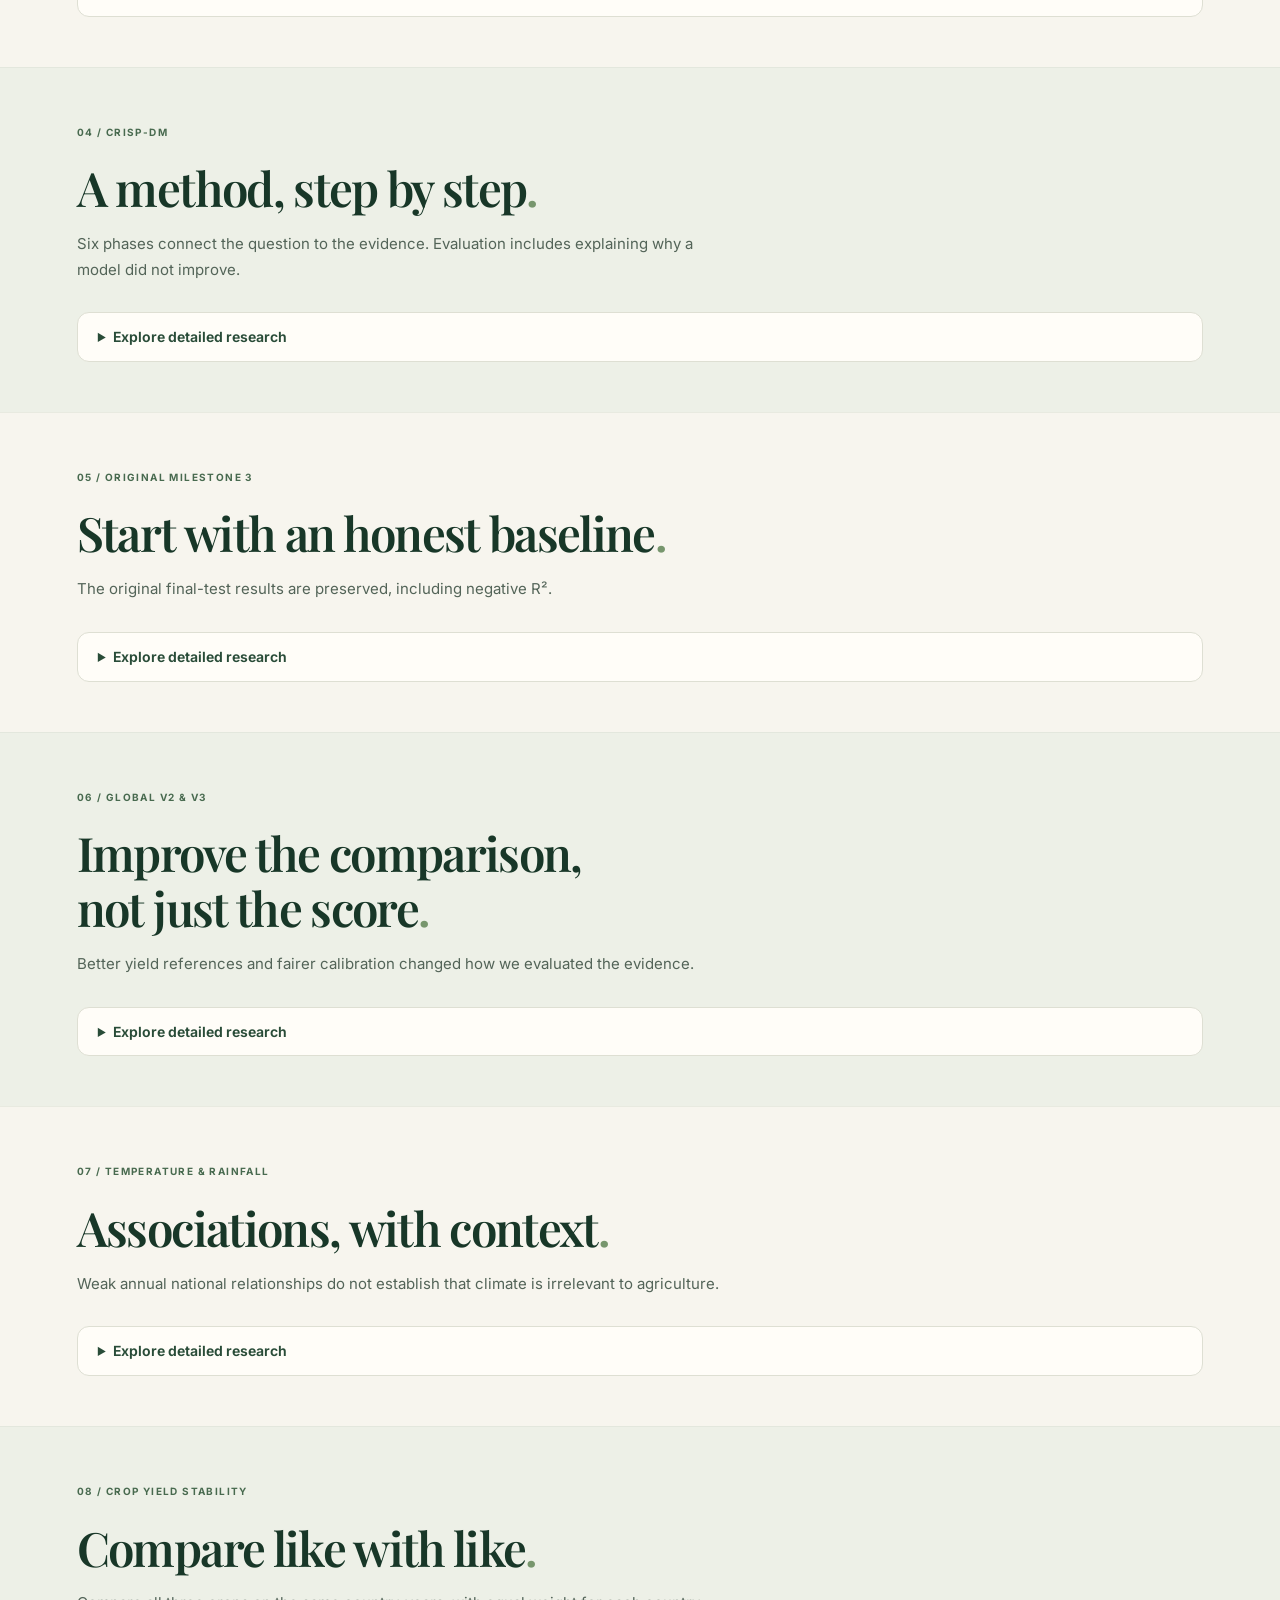
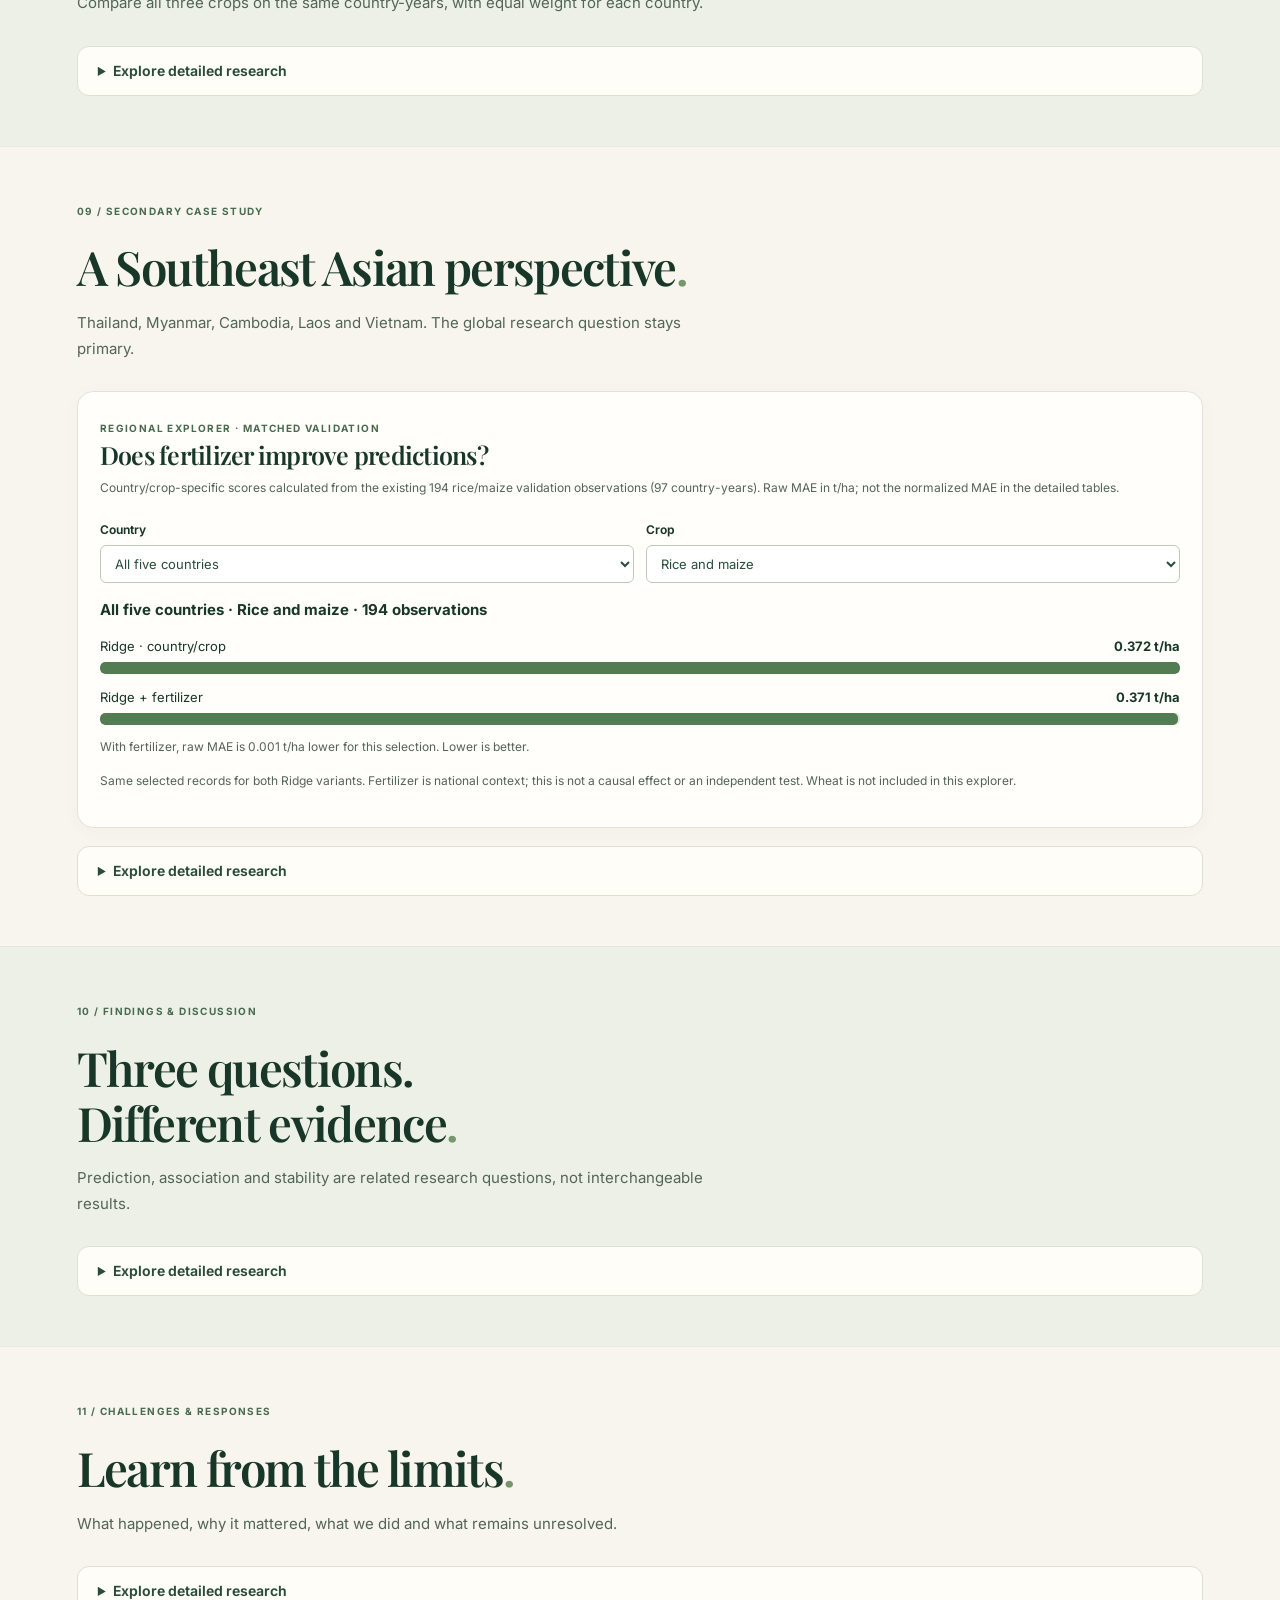
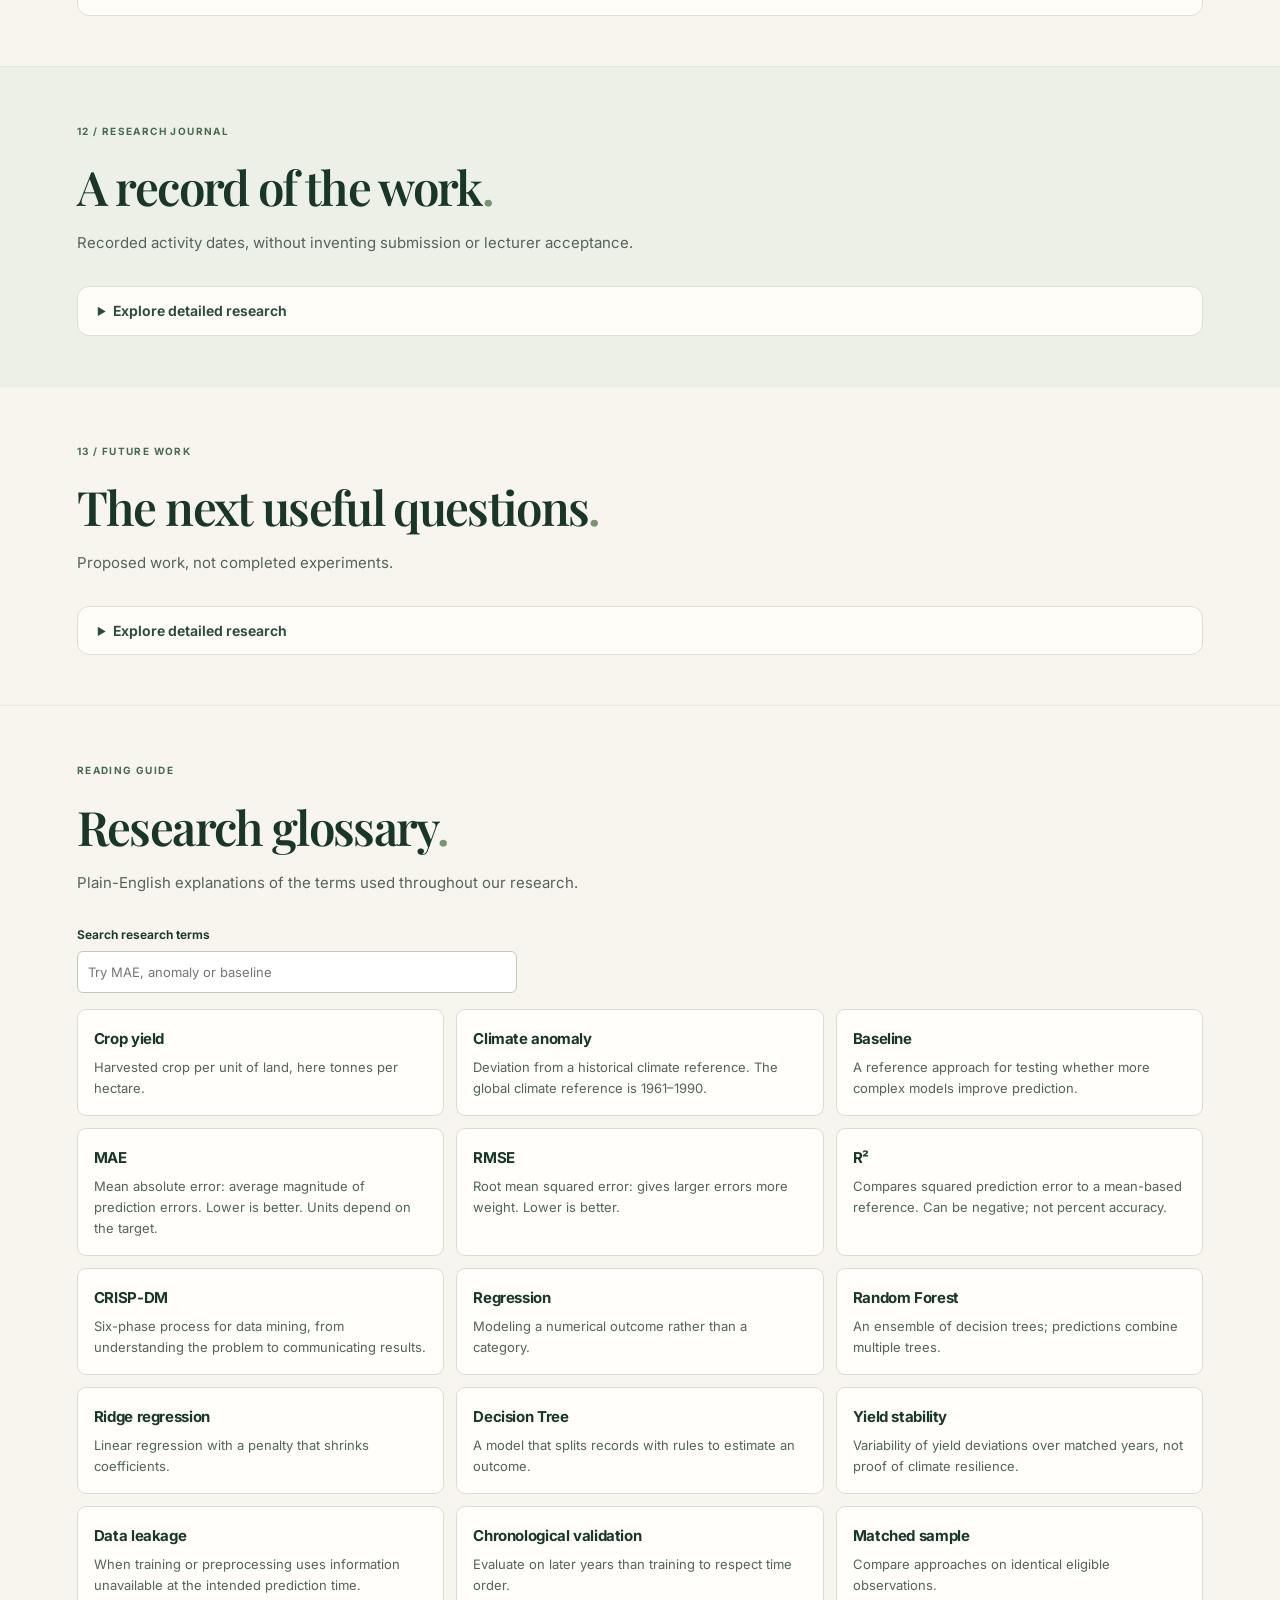
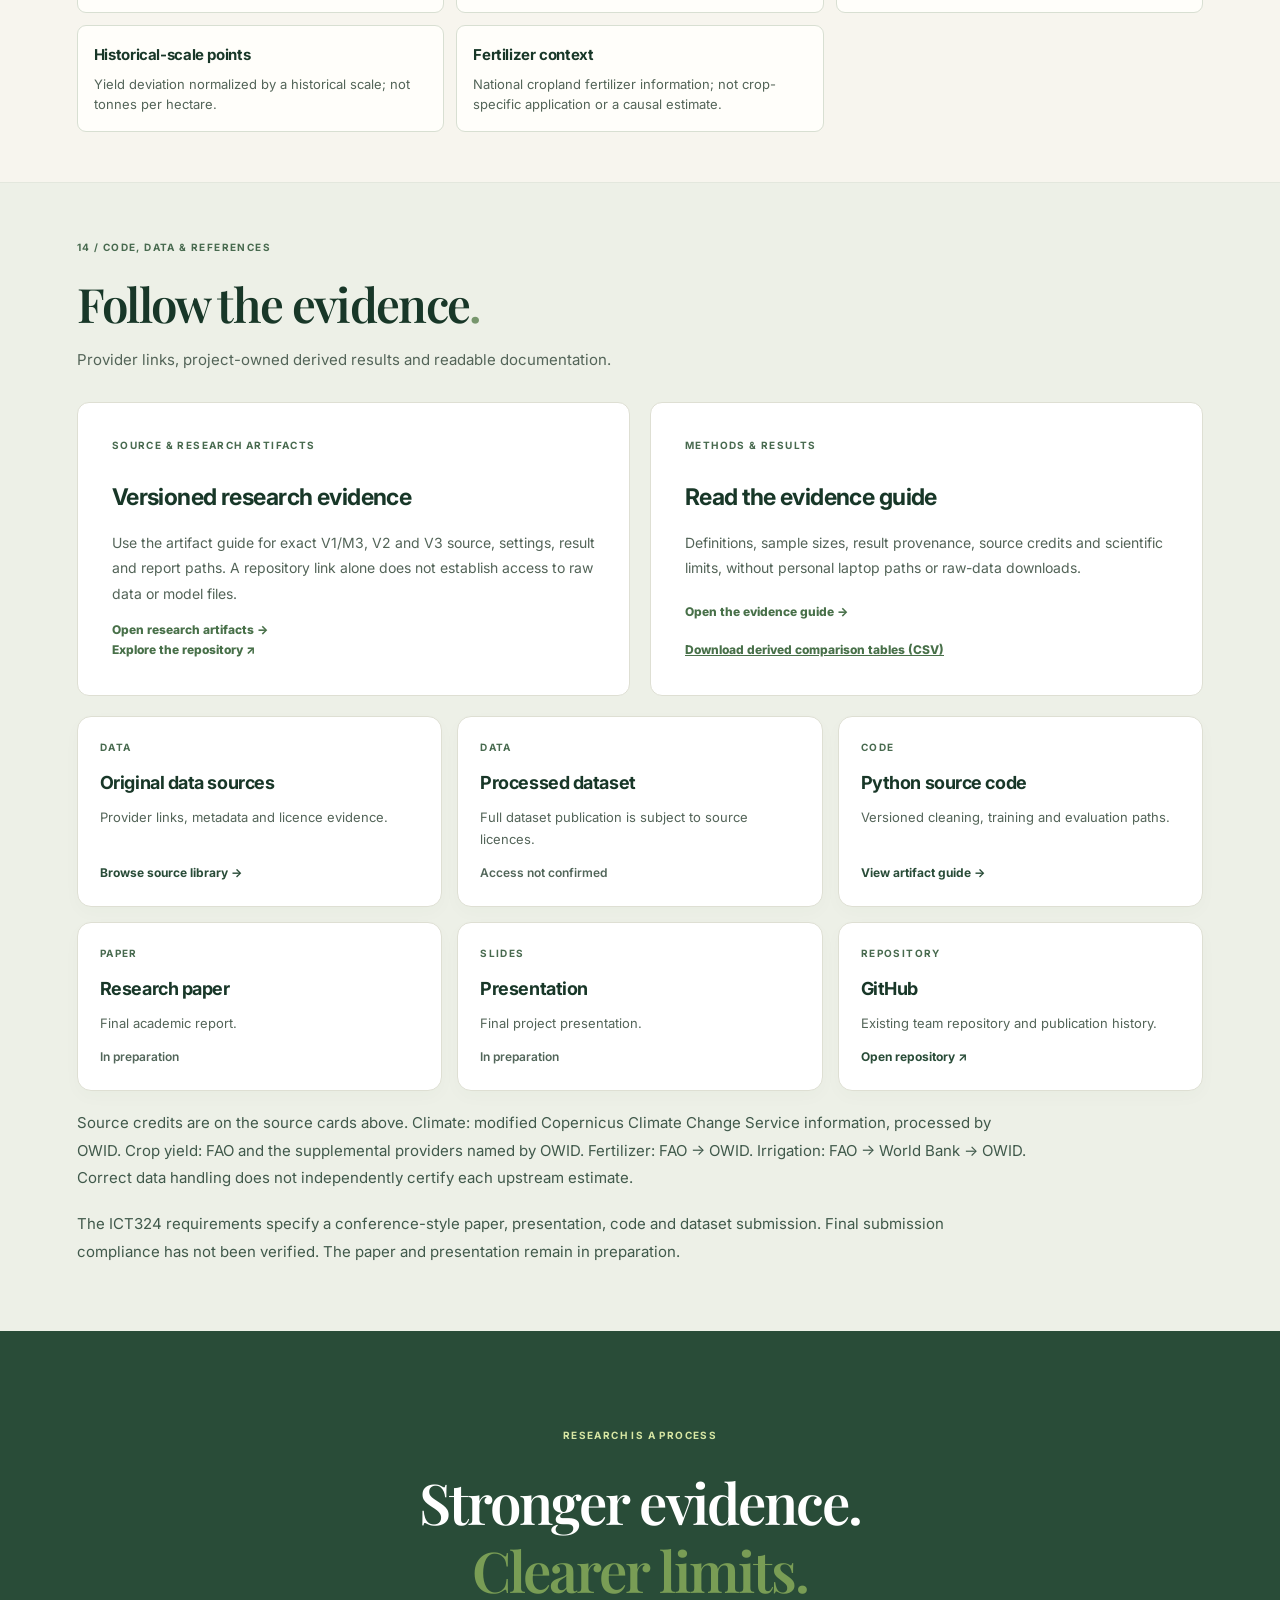
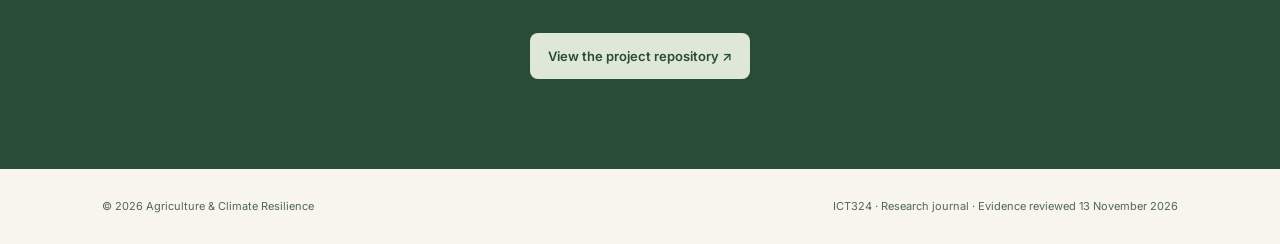
==== commit 4787a92b: "Apply Team PI V4 website design and research dashboard" ====
--- a/index.html
+++ b/index.html
@@ -1,175 +1,147 @@
-<!doctype html>
+<!DOCTYPE html>
+
 <html lang="en">
 <head>
-  <meta charset="utf-8">
-  <meta name="viewport" content="width=device-width, initial-scale=1">
-  <meta name="description" content="Agriculture & Climate Resilience: an ICT324 research journal documenting verified global crop and climate data, model evaluation, crop stability and a Southeast Asian case study.">
-  <title>Agriculture & Climate Resilience | Research Journal</title>
-  <link rel="stylesheet" href="style.css">
-  <link rel="stylesheet" href="demo.css">
-  <script src="site-data.js" defer></script><script src="updates.js" defer></script><script src="script.js" defer></script><script src="demo.js" defer></script>
-</head>
+<meta charset="utf-8"/>
+<meta content="width=device-width, initial-scale=1" name="viewport"/>
+<meta content="Agriculture &amp; Climate Resilience: an ICT324 research journal documenting verified global crop and climate data, model evaluation, crop stability and a Southeast Asian case study." name="description"/>
+<title>Agriculture &amp; Climate Resilience | Research Journal</title>
+<link href="style.css" rel="stylesheet"/>
+<script defer="" src="site-data.js"></script><script defer="" src="updates.js"></script><script defer="" src="script.js"></script>
+<link href="dashboard.css" rel="stylesheet"/><script defer="" src="dashboard.js"></script><link href="refinements.css" rel="stylesheet"/><script defer="" src="refinements.js"></script></head>
 <body>
 <a class="skip-link" href="#main">Skip to content</a>
 <header class="topbar">
-  <a class="brand" href="#home"><span class="mark" aria-hidden="true">✳</span> FIELDNOTES <span class="brand-light">/ RESEARCH</span></a>
-  <button id="menuBtn" class="menu" type="button" aria-label="Open navigation" aria-expanded="false" aria-controls="nav">☰</button>
-  <nav id="nav" aria-label="Main navigation"><a href="#home">Overview</a><a href="#team">Team</a><a href="#data">Data</a><a href="#methodology">Method</a><a href="#results">M3 models</a><a href="#global">Global research</a><a href="#demo">Model demo</a><a href="#stability">Stability</a><a href="#regional">Case study</a><a href="#progress">Journal</a><a href="#resources">References</a></nav>
+<a class="brand" href="#home"><span aria-hidden="true" class="mark">❧</span><span>Team PI <small class="brand-light">ICT324 · Agriculture &amp; Climate Resilience</small></span></a>
+<button aria-controls="nav" aria-expanded="false" aria-label="Open navigation" class="menu" id="menuBtn" type="button">☰</button>
+<nav aria-label="Main navigation" id="nav"><a href="#home">Overview</a><a href="#team">Team</a><details class="nav-group"><summary>Data</summary><div class="nav-panel"><a href="#data">Dataset &amp; sources</a><a href="#preparation">Data preparation</a></div></details><a href="#methodology">Methodology</a><details class="nav-group"><summary>Results</summary><div class="nav-panel"><a href="#results">Original M3 models</a><a href="#global">Global V2 &amp; V3</a><a href="#relationships">Climate relationships</a></div></details><details class="nav-group"><summary>Findings</summary><div class="nav-panel"><a href="#findings">Key findings</a><a href="#stability">Crop stability</a><a href="#regional">Regional case study</a><a href="#discussion">Discussion</a><a href="#challenges">Challenges</a><a href="#future">Future work</a></div></details><a href="#progress">Progress</a><a href="#resources">Resources</a><a class="nav-demo" href="demo.html">Model demo ↗</a></nav>
 </header>
-<main id="main">
-<section id="home" class="hero" aria-labelledby="project-title">
-  <div class="hero-inner"><div class="eyebrow">ICT324 <span class="separator">/</span> RESEARCH JOURNAL</div><p class="project-label">Agriculture &amp; Climate Resilience</p>
-    <h1 id="project-title">Understanding crops<br>in a <em>changing climate.</em></h1>
-    <p class="lede">How do unusually high temperatures and low rainfall relate to crop yield variability, and which selected crops exhibit the greatest yield stability?</p>
-    <div class="hero-actions"><a class="btn primary" href="#results">Explore the evidence ↗</a><a class="btn secondary" href="#progress">Follow our research →</a></div>
-    <div class="hero-meta"><div><span class="meta-label">RESEARCH TRACK</span><strong>Regression / Prediction</strong></div><div><span class="meta-label">CURRENT STATUS</span><strong id="project-status">Milestone 3 analysis complete · M4 preparation</strong></div></div>
-    <p class="course-line">ICT324 — Introduction to Data Warehousing and Data Mining</p><p class="updated-line">Evidence reviewed <time class="last-updated" datetime="2026-11-13">13 November 2026</time></p>
-  </div><div class="hero-art" aria-hidden="true"><div class="sun"></div><div class="land land1"></div><div class="land land2"></div><div class="land land3"></div><span class="art-label">FIG 01 — CLIMATE &amp; LANDSCAPE</span></div>
+<aside aria-label="Research chapter navigator" class="chapter-rail"><button aria-controls="rail-panel" aria-expanded="false" id="rail-toggle" type="button">☰ On this page</button><div hidden="" id="rail-panel"><div class="rail-head"><strong>Research chapters</strong><button aria-label="Close chapter navigator" id="rail-close" type="button">×</button></div><nav aria-label="Research chapters" id="rail-links"></nav><button class="v4-button" id="launch-presentation" type="button">Presentation mode ↗</button></div></aside><main id="main">
+<section aria-labelledby="project-title" class="hero" id="home"><div aria-label="Reading mode" class="mode-switch" role="group"><button aria-pressed="true" id="overview-mode" type="button">Overview mode</button><button aria-pressed="false" id="research-mode" type="button">Research mode</button></div>
+<div class="hero-inner"><div class="eyebrow">ICT324 <span class="separator">/</span> RESEARCH JOURNAL</div><p class="project-label">Agriculture &amp; Climate Resilience</p>
+<h1 id="project-title">Understanding crops<br/>in a <em>changing climate.</em></h1><p class="hero-subtitle">Exploring the relationship between temperature, rainfall and agricultural productivity through data mining.</p>
+<p class="lede"><strong class="question-label">RESEARCH QUESTION</strong>How do unusually high temperatures and low rainfall relate to crop yield variability, and which selected crops exhibit the greatest yield stability?</p>
+<div class="hero-actions"><a class="btn primary" href="#findings">Explore our findings <span aria-hidden="true">↗</span></a><a class="btn secondary" href="#methodology">View methodology <span aria-hidden="true">→</span></a><button class="btn secondary" id="hero-presentation" type="button">Presentation mode ↗</button></div>
+<div class="hero-meta"><div><span class="meta-label">RESEARCH TRACK</span><strong>Regression / Prediction</strong></div><div><span class="meta-label">CURRENT STATUS</span><strong id="project-status">Milestone 3 analysis complete · M4 preparation</strong></div></div>
+<p class="course-line">ICT324 — Introduction to Data Warehousing and Data Mining</p><p class="updated-line">Evidence reviewed <time class="last-updated" datetime="2026-11-13">13 November 2026</time></p>
+</div><div aria-hidden="true" class="hero-art"><div class="art-label"><small>AI-generated landscape illustration</small></div></div>
+</section><section aria-label="Study at a glance" class="overview-stats"><div class="stat-intro"><span class="kicker">THE STUDY AT A GLANCE</span><span>Global dataset · regional case study</span></div><div class="overview-grid"><article><strong>22,660</strong><span>Final data records</span></article><article><strong>3</strong><span>Crops studied</span></article><article><strong>173</strong><span>Countries and territories</span></article><article><strong>1961–2024</strong><span>Main historical coverage</span></article></div><p class="overview-note">Main coverage excludes the isolated 2025 US maize record, which is outside model evaluation. · Regional case study: 5 countries.</p></section>
+<section aria-labelledby="findings-title" class="section findings-overview" id="findings"><div class="section-heading"><span class="kicker">RESEARCH AT A GLANCE</span><h2 id="findings-title">What did our research find<span class="period">?</span></h2><p>Four takeaways from the global experiments and Southeast Asian case study. Explore the underlying evidence for context.</p></div><div class="headline-findings"><article><img alt="" class="finding-photo" loading="lazy" src="assets/ui/rice.webp"/><span aria-hidden="true" class="finding-symbol">↗</span><span class="card-num">01 / CROP STABILITY</span><h3>Rice showed less variability.</h3><p>Rice varied less numerically overall in the matched sample, but the difference from wheat is uncertain.</p><a href="#stability">Compare crop stability →</a></article><article><img alt="" class="finding-photo" loading="lazy" src="assets/ui/dry.webp"/><span aria-hidden="true" class="finding-symbol">☼</span><span class="card-num">02 / CLIMATE</span><h3>Climate inputs did not consistently add skill.</h3><p>Annual temperature and rainfall did not reliably improve predictions beyond matched no-climate models.</p><a href="#global">Explore model results →</a></article><article><img alt="" class="finding-photo" loading="lazy" src="assets/ui/fertilizer.webp"/><span aria-hidden="true" class="finding-symbol">✳</span><span class="card-num">03 / FERTILIZER</span><h3>Regional gains were mixed.</h3><p>Fertilizer improved some regional comparisons, with gains depending on country and period.</p><a href="#regional">Read the case study →</a></article><article><img alt="" class="finding-photo" loading="lazy" src="assets/ui/terraces.webp"/><span aria-hidden="true" class="finding-symbol">⌁</span><span class="card-num">04 / NEXT STEPS</span><h3>Better inputs are needed.</h3><p>Growing-season weather and agricultural management data could help address limitations.</p><a href="#future">See future work →</a></article></div><div class="findings-foot"><p><strong>Interpret carefully:</strong> These historical findings do not establish causal effects or a universal crop resilience ranking.</p><a href="#discussion">Read the discussion →</a></div></section><section aria-labelledby="dashboard-title" class="section dashboard-section" id="research-dashboard"><div class="section-heading"><span class="kicker">EXPLORE THE EVIDENCE</span><h2 id="dashboard-title">The research, at a glance.</h2><p>Interactive views of existing saved results, not new model experiments.</p></div><div class="dashboard-grid"><article class="dash-card map-card"><div class="map-head"><div><span class="kicker">GLOBAL V3 · HISTORICAL EVIDENCE</span><h3>Global Agriculture &amp; Climate Explorer</h3><p class="dash-note">See how productivity, climate anomalies and model errors differ across the study's countries.</p></div><span class="map-cohort">1996–2015 validation</span></div><div aria-label="Map visualization mode" class="map-layers" role="group"><button aria-pressed="true" data-layer="yield" type="button">Crop yield</button><button aria-pressed="false" data-layer="temp" type="button">Temperature anomaly</button><button aria-pressed="false" data-layer="rain" type="button">Rainfall anomaly</button><button aria-pressed="false" data-layer="stability" type="button">Yield stability</button><button aria-pressed="false" data-layer="error" type="button">Prediction error</button></div><div class="explorer-layout"><div class="dash-controls"><label for="map-crop">Crop</label><select disabled="" id="map-crop"></select><label for="map-year">Year</label><select disabled="" id="map-year"></select><p class="dash-note" hidden="" id="map-year-note">Stability combines matched years, not one year.</p><label for="map-country">Country / territory</label><input aria-label="Search available countries" autocomplete="off" id="country-query" placeholder="Type country name…" type="search"/><div aria-live="polite" id="country-matches"></div><select disabled="" id="map-country"></select><div hidden="" id="map-model-wrap"><label for="map-model">Model</label><select disabled="" id="map-model"></select></div><div class="map-explanation" id="map-explanation"></div></div><div class="map-visual"><div aria-label="Map view controls" class="map-tools" role="group"><button id="zoom-in" title="Zoom in" type="button">＋</button><button id="zoom-out" title="Zoom out" type="button">−</button><button id="zoom-reset" type="button">Reset</button><button aria-expanded="false" id="map-full" type="button">Expand ↗</button></div><div aria-label="Pan map" class="map-pan" role="group"><button aria-label="Pan left" data-pan="left" type="button">←</button><button aria-label="Pan up" data-pan="up" type="button">↑</button><button aria-label="Pan down" data-pan="down" type="button">↓</button><button aria-label="Pan right" data-pan="right" type="button">→</button></div><svg aria-label="Historical study choropleth map" id="research-map" role="group" viewbox="0 0 720 330"></svg><div aria-label="Map color legend" class="map-legend" id="map-legend"></div><p class="map-key"><span class="chosen"></span> Selected boundary <span class="unavailable"></span> No observation / unmapped</p><p class="dash-note" id="map-coverage"></p></div></div><div aria-live="polite" class="map-summary" id="map-summary">Loading historical evidence…</div><div class="map-extra"><section aria-labelledby="trend-title" class="v4-subcard"><h4 id="trend-title">Historical yield trend</h4><p class="dash-note">Observed yield only · available validation years, 1996–2015. Missing years break the line.</p><div aria-live="polite" id="yield-trend">Loading evidence…</div></section><section aria-labelledby="compare-title" class="v4-subcard"><h4 id="compare-title">Compare two countries</h4><label for="compare-country">Second country · same crop and layer</label><select disabled="" id="compare-country"></select><div aria-live="polite" id="compare-reading">Loading evidence…</div><p class="dash-note">Descriptive comparison, not a causal or significance test.</p></section></div><a class="dash-link" href="demo.html" id="map-demo">Explore this observation in the demo →</a><p class="dash-note">Sources: saved Global V3 validation predictions, analysis records and matched stability table; upstream crop sources FAO and other providers via Our World in Data, climate: contains modified Copernicus Climate Change Service information (2026). Natural Earth generalized boundaries; small territories may only appear in the selector. Historical associations are not causal effects. <a href="#data">Data sources and limitations</a>.</p></article><article class="dash-card"><h3>Crop stability comparison</h3><p class="dash-note">Mean country SD · matched sample of 61 countries. Historical-scale points; lower is less variable.</p><div class="crop-cards" id="crop-cards"></div><p class="dash-note">Rice–wheat difference remains uncertain. Historical stability does not establish universal climate resilience.</p><a class="dash-link" href="#stability">Read the full stability analysis →</a></article><article class="dash-card"><h3>V3 model comparison</h3><p class="dash-note">Identical validation sample · historical-scale points (except R²).</p><div aria-label="Choose evaluation metric" class="metric-switch" role="group"><button aria-pressed="true" data-metric="mae" type="button">MAE</button><button aria-pressed="false" data-metric="rmse" type="button">RMSE</button><button aria-pressed="false" data-metric="r2" type="button">R²</button></div><div id="model-bars"></div><p aria-live="polite" class="metric-reading" id="metric-reading"></p><a class="dash-link" href="#global">See the detailed experiments →</a></article><article class="dash-card"><h3>Our methodology: CRISP-DM</h3><p class="dash-note">Six phases from research question to communication.</p><div class="phase-buttons" id="phase-buttons"></div><div aria-live="polite" class="phase-reading" id="phase-reading"></div><a class="dash-link" href="#methodology">Explore full methodology →</a></article></div><article class="dash-card journey-card"><h3>Our research journey</h3><div class="journey"><a href="#results"><b>V1</b><strong>Initial experiment</strong><small>Baseline and three models</small></a><a href="#global"><b>V2</b><strong>Methodology improvement</strong><small>33 approaches investigated</small></a><a href="#global"><b>V3</b><strong>Advanced research</strong><small>Climate, stability and uncertainty</small></a><a href="#regional"><b>SEA</b><strong>Regional case study</strong><small>Five countries and fertilizer</small></a></div></article></section><section aria-labelledby="demo-promo-title" class="section demo-promo" id="interactive-demo"><div><span class="kicker">INTERACTIVE EXPLORER</span><h2 id="demo-promo-title">Explore the evidence yourself.</h2><p>Choose a country, crop, historical year and model. Compare observed yields, saved predictions and errors on an identical observation.</p><a class="btn primary" href="demo.html" id="promo-demo-link">Open model demonstration ↗</a><p class="note">Saved historical validation predictions, not live future forecasts.</p></div><div aria-hidden="true" class="demo-preview"><span class="kicker">SELECTED HISTORICAL OBSERVATION</span><h3 id="preview-observation">Choose a country, crop and year above</h3><div class="preview-values"><span>Actual yield<strong id="preview-actual">—</strong></span><span>No-climate forest<strong id="preview-predicted">—</strong></span><span>Absolute error<strong id="preview-error">—</strong></span></div><p>All values in t/ha. Results are retrieved from the saved Global V3 validation observations.</p><a class="btn secondary" href="demo.html" id="preview-demo">Compare all saved models →</a></div></section><section aria-describedby="team-review-note" aria-labelledby="team-title" class="section team-section" id="team"><div class="section-heading"><span class="kicker">THE PEOPLE BEHIND THE RESEARCH</span><h2 id="team-title">Team Members<span class="period">.</span></h2><p>Three members working together on Agriculture &amp; Climate Resilience.</p></div><details class="chapter-details" open=""><summary>Explore detailed research</summary>
+<p class="team-review-note" id="team-review-note"><strong>Proposed responsibility assignments.</strong> These should be reviewed by the team before publication.</p>
+<div class="team-grid">
+<article aria-labelledby="team-choni" class="team-card">
+<h3 id="team-choni">Choni Rangdol</h3>
+<p class="team-role">Team Leader &amp; Machine Learning Developer</p>
+<h4>Proposed responsibilities</h4>
+<p class="team-responsibilities">Project coordination, Python programming, dataset integration, machine learning, model evaluation and technical documentation.</p>
+</article>
+<article aria-labelledby="team-sonam" class="team-card">
+<h3 id="team-sonam">Sonam Choki</h3>
+<p class="team-role">Data Research &amp; Analysis Specialist</p>
+<h4>Proposed responsibilities</h4>
+<p class="team-responsibilities">Dataset research, data quality assessment, exploratory data analysis, visualization and interpretation.</p>
+</article>
+<article aria-labelledby="team-rinchen" class="team-card">
+<h3 id="team-rinchen">Rinchen Wangmo</h3>
+<p class="team-role">Research Documentation &amp; Presentation Coordinator</p>
+<h4>Proposed responsibilities</h4>
+<p class="team-responsibilities">Literature review, academic documentation, CRISP-DM reporting, website content and presentation preparation.</p>
+</article>
+</div>
+</details></section><section aria-labelledby="problem-title" class="section" id="about"><div class="section-heading"><span class="kicker">01 / THE RESEARCH</span><h2 id="problem-title">Better questions.<br/>Careful answers<span class="period">.</span></h2><p>A global study of wheat, rice and maize, with mainland Southeast Asia as a secondary case study.</p></div><details class="chapter-details" open=""><summary>Explore detailed research</summary>
+<div class="two-col"><div><p class="big-copy">Reliable yields matter. So does knowing what our data can actually tell us.</p><div class="tags"><span>Wheat</span><span>Rice</span><span>Maize</span><span>Global first</span></div></div><div class="body-copy"><p>Temperature and water availability are relevant to crop development. We investigate how unusually warm and dry years relate to yield variation, without assuming that every such year causes a decline.</p><p>We compare predictive models against simple baselines, examine climate–yield associations, and compare crop variability on matched country-years. A multi-country perspective helps us avoid treating one national pattern as a global rule.</p><p>We report weak results too. This is a research journal, <strong>not an operational forecasting service</strong>.</p></div></div>
+<details class="research-details"><summary>Research summary in more detail</summary><div class="finding-grid"><article><span class="card-num">PREDICTION</span><h3>A stronger baseline matters.</h3><p>Recent yield history improved historical benchmarks. Annual climate inputs did not consistently add skill beyond matched no-climate models.</p><a href="#global">Global model evidence →</a></article><article><span class="card-num">STABILITY</span><h3>Rankings need uncertainty.</h3><p>Rice varied less numerically overall. Rice–wheat separation and combined heat/dry rankings remain uncertain.</p><a href="#stability">Matched crop comparison →</a></article><article><span class="card-num">CASE STUDY</span><h3>More inputs do not guarantee skill.</h3><p>Smaller models helped some rice/maize comparisons. Fertilizer gains depended on country and period.</p><a href="#regional">Regional evidence →</a></article></div></details><nav aria-label="Research contents" class="section-map"><a href="#preparation">Cleaning &amp; integration</a><a href="#relationships">Temperature &amp; rainfall</a><a href="#discussion">Discussion</a><a href="#challenges">Challenges &amp; responses</a><a href="#future">Future work</a></nav>
+</details></section>
+<section aria-labelledby="data-title" class="section tinted" id="data"><div class="section-heading"><span class="kicker">02 / DATA &amp; SOURCES</span><h2 id="data-title">A verified starting point<span class="period">.</span></h2><p>Downloaded observations, preserved metadata and explicit coverage limits. Open a count or source card for context.</p></div><details class="chapter-details" open=""><summary>Explore detailed research</summary>
+<div class="stats-grid" id="dataset-stats"></div>
+<h3 class="subheading">Global crop coverage after the climate join</h3><div aria-label="Global crop coverage" class="table-scroll" role="region" tabindex="0"><table><caption>One record is a country or territory, crop and year with both climate measurements.</caption><thead><tr><th scope="col">Crop</th><th scope="col">Records</th><th scope="col">Countries &amp; territories</th><th scope="col">Observed years</th></tr></thead><tbody id="crop-coverage"></tbody></table></div>
+<p class="note">Coverage is uneven. The only 2025 crop record is US maize, outside model evaluation. A year range does not imply that every country has every year.</p>
+<div class="unit-grid"><p><strong>Yield</strong><span>Tonnes per hectare (t/ha)</span></p><p><strong>Temperature</strong><span>Annual 2-m air temperature, °C</span></p><p><strong>Precipitation</strong><span>Annual rain + snow water equivalent, mm</span></p></div>
+<h3 class="subheading">Downloaded source library</h3><p class="body-note">Our World in Data processes and distributes these exports. FAO and supplemental crop sources, and ERA5/Copernicus climate estimates, are the upstream providers. We did not extract ERA5 grids ourselves.</p><div class="source-grid" id="source-cards"></div>
+<aside class="callout"><h3>Attempted and proposed sources are not downloads.</h3><p>Direct World Bank requests timed out. FAOSTAT fertilizer discovery returned HTTP 401; no direct nutrient-total data were obtained. Public OWID exports later succeeded. NASA POWER, ERA5-Land, SoilGrids and GAEZ were investigated, but no seasonal weather, soil or crop-mask extraction was performed.</p><p>Source attribution is retained. Raw third-party datasets are not offered for download here; resource-specific licence questions must be resolved before redistribution.</p></aside>
+</details></section>
+<section aria-labelledby="preparation-title" class="section" id="preparation"><div class="section-heading"><span class="kicker">03 / DATA PREPARATION</span><h2 id="preparation-title">From source to study<span class="period">.</span></h2><p>Keep source-table rows, crop records and national country-years distinct.</p></div><ol aria-label="Verified data-processing flow" class="process-flow v4-flow"><li><span class="flow-number">67,299</span><strong>Raw source rows</strong><p>Across five crop and weather tables; not unique crop observations.</p></li><li><span class="flow-number">23,412</span><strong>Clean crop records</strong><p>Weather separately forms 12,545 unique country-years.</p></li><li><span class="flow-number">ISO3 + year</span><strong>Validated join</strong><p>Many crop rows match one weather record, without row multiplication.</p></li><li><span class="flow-number">22,660</span><strong>Complete-weather panel</strong><p>752 unmatched crop rows remain in an exclusion audit.</p></li></ol><details class="chapter-details" open=""><summary>Explore detailed research</summary>
+<div class="merge-panel"><div><span class="kicker">COMPLETE-CASE MATCHING</span><h3>Preserve measurements. Explain exclusions.</h3><p id="merge-explanation">23,412 cleaned crop records were considered. Complete climate was unavailable for 752, leaving 22,660 records.</p></div><div><div aria-hidden="true" class="merge-bar"><span id="merge-kept"></span><span id="merge-excluded"></span></div><dl class="merge-counts" id="merge-counts"></dl></div></div>
+<details class="research-details"><summary>The complete preparation and model-ready workflow</summary><ol class="workflow" id="cleaning-workflow">
+<li><h3>1. Preserve downloads</h3><p>Save CSVs, metadata, retrieval dates and hashes.</p></li><li><h3>2. Inspect schemas</h3><p>Check measurement columns, types, units, missing values and duplicates.</p></li><li><h3>3. Standardize keys</h3><p>Use current ISO3 codes, integer years and explicit crop labels. Do not guess historical-country mappings.</p></li><li><h3>4. Validate values</h3><p>Require finite plausible values. Retain genuine zeros and flagged outliers; do not replace missing values with zero.</p></li><li><h3>5. Align country and year</h3><p>Join unique climate keys, then integrate crop rows many-to-one.</p></li><li><h3>6. Audit incomplete joins</h3><p>Log exclusions and verify unique country/year/crop keys and raw-value lineage.</p></li><li><h3>7. Temperature anomalies</h3><p>Subtract each country's 1961–1990 mean, with at least 20 reference values. Later models also standardize by its SD.</p></li><li><h3>8. Precipitation anomalies</h3><p>Calculate percentage departure from the same historical precipitation reference.</p></li><li><h3>9. Expected yield</h3><p>Compare an earlier full-history line, recent 20-year line and five-year mean.</p></li><li><h3>10. Shared targets</h3><p>Keep M3 conventional anomalies separate from later historical-scale deviations.</p></li><li><h3>11. Chronology</h3><p>Fit references, scalers and encoders on permitted earlier data only. Freeze references within validation blocks.</p></li><li><h3>12. Model-ready records</h3><p>Save eligibility and exclusions; use identical observations within every feature comparison.</p></li>
+</ol></details>
+<div class="quality-grid"><article class="quality-card"><span class="status-badge verified">Data-handling checks</span><h3>What was verified</h3><ul id="quality-findings"><li>No duplicate final keys or unexpected join multiplication.</li><li>All 67,980 retained measurement cells trace to saved raw records.</li><li>Statistically flagged outliers remain in the data.</li></ul></article><article class="quality-card"><span class="status-badge caution">Interpretation limits</span><h3>What clean joins cannot solve</h3><ul id="research-limitations"><li>Annual climate may not match crop-growing seasons or locations.</li><li>National inputs repeat across crops.</li><li>Unequal coverage, source revisions and upstream measurement uncertainty remain.</li></ul></article></div>
+</details></section>
+<section aria-labelledby="method-title" class="section tinted" id="methodology"><div class="section-heading"><span class="kicker">04 / CRISP-DM</span><h2 id="method-title">A method, step by step<span class="period">.</span></h2><p>Six phases connect the question to the evidence. Evaluation includes explaining why a model did not improve.</p></div><details class="chapter-details" open=""><summary>Explore detailed research</summary>
+<ol class="method-grid" id="method-stages"></ol><p class="note">GitHub Pages communicates our research. It does not run a forecasting backend or a yield-prediction API.</p>
+</details></section>
+<section aria-labelledby="results-title" class="section" id="results"><div class="section-heading"><span class="kicker">05 / ORIGINAL MILESTONE 3</span><h2 id="results-title">Start with an honest baseline<span class="period">.</span></h2><p>The original final-test results are preserved, including negative R².</p></div><details class="chapter-details" open=""><summary>Explore detailed research</summary>
+<div class="study-strip"><span><strong>Training</strong>1961–2015 · 18,914 eligible rows</span><span><strong>Original test</strong>2016–2024 · 3,370 eligible rows</span><span><strong>Inputs</strong>Country, crop and annual climate anomalies</span></div>
+<details class="research-details model-disclosure"><summary>Understanding our models and prediction target</summary><div class="explain-grid"><article><h3>What the models do</h3><p>A zero-anomaly baseline predicts the yield trend. Linear Regression fits a weighted linear relationship. A Decision Tree splits records into groups; a Random Forest averages trees. Later regional Ridge Regression uses a penalty to stabilize a small, correlated design.</p></article><article><h3>What we predict</h3><p>M3 uses <code>100 × (yield − expected) / expected</code>, with a country/crop trend fitted on earlier data and expected yield above 0.1 t/ha. Errors are conventional yield-anomaly percentage points.</p></article></div><div class="model-glossary"><details><summary>Linear Regression</summary><p>Estimates a linear relationship between inputs and yield deviations.</p></details><details><summary>Decision Tree</summary><p>Uses decision rules to split observations into groups.</p></details><details><summary>Random Forest</summary><p>Averages many decision trees to estimate yield deviations.</p></details></div></details>
+<div class="metric-guide"><p><strong>MAE</strong>Average absolute error. Lower is better.</p><p><strong>RMSE</strong>Penalizes large misses more. Lower is better.</p><p><strong>R²</strong>Compares squared error with observed variation around the evaluation mean. It can be negative.</p></div><p class="note">Regression uses error measures, not classification accuracy. R² is not the percentage of predictions that are correct.</p>
+<details class="research-details"><summary>How the scores and original model selection work</summary><p>For observed target <code>y</code>, predicted target <code>ŷ</code> and <code>n</code> evaluated records: <code>MAE = sum(|y − ŷ|) / n</code>; <code>RMSE = sqrt(sum((y − ŷ)²) / n)</code>; <code>R² = 1 − sum((y − ŷ)²) / sum((y − mean(y))²)</code>. The evaluation mean in R² is a mathematical comparison, not a predictor fitted using future outcomes. R² is undefined when the evaluated outcome has no variation.</p><p>Original tuning used expanding historical windows: train through 1995, 2002 and 2009; validate on 1996–2002, 2003–2009 and 2010–2015. Observation-weighted validation MAE selected Linear Regression. Numeric scaling and country/crop encoding were fitted within training data. The selected models were refitted through 2015 before the original one-time 2016–2024 evaluation.</p><p>The saved M3 settings are tree depth 3 / minimum leaf 40; Random Forest 100 trees / depth 6 / minimum leaf 20 / max_features 0.8 / seed 324. These are distinct from the later 80-tree V2/V3 and regional experiments. M3 numeric inputs were temperature departure in °C and precipitation percentage departure, alongside country/crop categories.</p></details>
+<div class="metric-table" id="m3-table"></div>
+<aside class="callout"><h3>What negative R² tells us</h3><p>All original models have more squared error than the mean-based reference used by R². Linear Regression has a tiny MAE advantage over the zero baseline but worse RMSE. Predictive skill is weak.</p><p>Diagnostics found little prediction variation, long-trend extrapolation problems and extreme ratios amplified by small expected yields. In-sample R² was also low, so severe classic overfitting was not the main demonstrated cause. We preserved genuine observations and investigated the method.</p></aside>
+<figure class="research-figure"><a aria-label="Open original M3 comparison at full size" href="assets/research/m3-models.png" rel="noopener noreferrer" target="_blank"><img alt="Original M3 model errors: all four approaches have negative final-test R squared." decoding="async" height="850" loading="lazy" src="assets/research/m3-models.png" width="2380"/></a><figcaption>M3 · 3,370 eligible observations, 2016–2024. MAE/RMSE are conventional anomaly percentage points. This frozen test is not a fresh evaluation for later models.</figcaption></figure>
+</details></section>
+<section aria-labelledby="global-title" class="section tinted" id="global"><div class="section-heading"><span class="kicker">06 / GLOBAL V2 &amp; V3</span><h2 id="global-title">Improve the comparison,<br/>not just the score<span class="period">.</span></h2><p>Better yield references and fairer calibration changed how we evaluated the evidence.</p></div><details class="chapter-details" open=""><summary>Explore detailed research</summary>
+<details class="research-details model-disclosure"><summary>Why we changed our reference and evaluation scale</summary><div class="explain-grid"><article><h3>Why improve the method?</h3><p>A long yield line can miss changing growth and produce tiny expected values. V2 compared full-history, recent 20-year and previous-five-year references on identical eligible observations. No difficult measurement was removed to improve primary scores.</p></article><article><h3>A common scale and earlier references</h3><p>V2/V3 evaluate <code>100 × (yield − earlier full-history trend) / S</code>, with <code>S = max(0.5 t/ha, earlier median yield)</code>. Forward calibration fits every reference before its outcome block; preprocessing uses calibration data only.</p></article></div></details>
+<div class="study-strip"><span><strong>Validation periods</strong>1996–2002 · 2003–2009 · 2010–2015</span><span><strong>Same eligible observations</strong>6,331 records · 142 countries/territories in the union</span><span><strong>V3 reference</strong>Earlier five-year mean, frozen within each block</span></div>
+<aside class="callout caution"><h3>Different target, different sample.</h3><p>M3 and V3 cannot be ranked as a direct before/after accuracy improvement. Their target units and eligible samples differ. The historical windows had already been examined, so later results are exploratory development, not a fresh independent holdout. No later model used 2016–2024 for selection or evaluation.</p></aside>
+<h3 class="subheading">V2: compare the expected-yield references first</h3><p>The same 6,331 historical records support all three references. Full-history and recent-20-year lines extrapolate earlier trends; the five-year reference averages observed yields from the previous five calendar years. All are frozen at each validation block’s start. The five-year reference has the lowest primary MAE here.</p><div class="metric-table" id="v2-reference-table"></div>
+<details class="research-details"><summary>V2 fixed features, settings and denominator safeguards</summary><p>The 33 candidates comprise three references, three median-residual corrections and 27 Linear Regression / Decision Tree / Random Forest configurations. Every algorithm/reference compares country/crop categories alone, plus basic climate, and plus nonlinear climate. Basic climate uses temperature departure standardized by its 1961–1990 sample SD and precipitation percentage departure. Nonlinear versions add squares, hot–dry and crop–climate interactions.</p><p>Fixed settings were tree depth 4 / minimum leaf 30; forest 80 trees / depth 6 / minimum leaf 20 / max_features 0.8 / seed 324. Training-only scaling/encoding and forward calibration reduce target-fitting leakage. Unknown country categories and limited early calibration support remain limitations.</p><p>The primary historical scale preserves all 6,331 observations. A secondary conventional-percentage view requires full-history expectation above 0.1 t/ha and has 6,326 common observations. Five tiny denominators remain in the primary audit. Recent-20-year lines produced 14 nonpositive expectations. Genuine measurements were retained; no missing input was invented and no prediction was silently clipped. Five-year means can lag yield growth, so methodological improvement does not establish advance-forecast reliability.</p></details>
+<figure class="research-figure"><a aria-label="Open V2 reference comparison in tonnes per hectare" href="assets/research/v2-references.png" rel="noopener noreferrer" target="_blank"><img alt="V2 raw-yield reference errors across three chronological folds: the five-year mean has lower MAE in the first two folds, while the recent-20-year line is slightly lower in the third." decoding="async" height="640" loading="lazy" src="assets/research/v2-references.png" width="1760"/></a><figcaption>V2 secondary raw-yield view, in t/ha, unlike the historical-scale table above. Folds 1–3 are 1996–2002, 2003–2009 and 2010–2015. Legend: full = full history; recent20 = recent 20 years; mean5 = previous five years. This is an unchanged saved research figure.</figcaption></figure>
+<h3 class="subheading">V3: paired model evidence and research-question analysis</h3>
+<aside class="callout"><h3>Interactive Model Demonstration</h3><p>Inspect actual and predicted yields from the saved historical validation, with country, crop, year and model selectors. This is a saved-prediction explorer, not a live forecast.</p><a class="btn primary" href="demo.html">Explore saved predictions →</a></aside>
+<p>V2 compared 33 fixed reference/model approaches. V3 retained four prediction approaches and added explicit paired comparisons, adjusted associations and matched stability analysis. Its selected predictions reproduce V2 on the same rows; that is reproducibility, not independent confirmation.</p><div class="metric-table" id="v3-table"></div>
+<p class="result-reading"><strong>Main result:</strong> the no-climate country/crop forest correction has the lowest overall MAE here. Climate and interaction inputs do not consistently improve it. Some crop/period results improve, but aggregate paired climate gains are negative.</p>
+<figure class="research-figure"><a aria-label="Open V3 prediction comparison at full size" href="assets/research/v3-prediction.png" rel="noopener noreferrer" target="_blank"><img alt="Global V3 same-sample MAE: the no-climate country and crop forest correction performs better than the climate variants." decoding="async" height="850" loading="lazy" src="assets/research/v3-prediction.png" width="1700"/></a><figcaption>V3 · 6,331 historical validation records, 1996–2015. MAE is in historical-yield-scale points. Every method includes the same earlier yield reference; a no-climate gain is not climate skill.</figcaption></figure>
+</details></section>
+<section aria-labelledby="relationships-title" class="section" id="relationships"><div class="section-heading"><span class="kicker">07 / TEMPERATURE &amp; RAINFALL</span><h2 id="relationships-title">Associations, with context<span class="period">.</span></h2><p>Weak annual national relationships do not establish that climate is irrelevant to agriculture.</p></div><details class="chapter-details" open=""><summary>Explore detailed research</summary>
+<p>Temperature anomalies are departures from a country's 1961–1990 mean. Precipitation anomalies express percentage departure from its rain-and-snow reference. <strong>Pearson correlation</strong> describes a linear relationship; <strong>Spearman correlation</strong> compares ranks for a monotonic pattern. Neither shows causation.</p><div class="metric-table" id="correlation-table"></div>
+<div class="figure-grid"><figure class="research-figure"><a aria-label="Open temperature relationships at full size" href="assets/research/v3-temperature.png" rel="noopener noreferrer" target="_blank"><img alt="Temperature departures versus crop yield deviations show broad scatter and weak relationships for wheat, rice and maize." decoding="async" height="850" loading="lazy" src="assets/research/v3-temperature.png" width="2380"/></a><figcaption>Temperature departure (°C) versus five-year-centred historical-scale yield deviation. 1996–2015 observations; descriptive, not causal.</figcaption></figure><figure class="research-figure"><a aria-label="Open precipitation relationships at full size" href="assets/research/v3-precipitation.png" rel="noopener noreferrer" target="_blank"><img alt="Precipitation percentage departures versus historical yield deviations show broad scatter across three crops." decoding="async" height="850" loading="lazy" src="assets/research/v3-precipitation.png" width="2380"/></a><figcaption>Precipitation departure (%) versus the same deviation. Wheat n=1,817; rice n=2,021; maize n=2,493. Crop coverage differs.</figcaption></figure></div>
+<aside class="callout"><h3>Adjusting for country and year</h3><p>The saved regression controls for country differences and calendar-year effects, then examines temperature, precipitation and their interaction. All saved climate-term intervals include zero using country-cluster and separate year-cluster uncertainty calculations.</p><p>A confidence interval describes uncertainty under the method's assumptions, not a probability that climate has no effect. Annual averages may miss planting, flowering and other crop-season exposures. The adjusted associations remain uncertain and non-causal.</p></aside>
+<details class="research-details"><summary>Adjusted coefficients and uncertainty intervals</summary><p>Each crop’s regression controls for country and calendar year. The coefficient describes a conditional association with five-year-centred, historical-scale yield deviation. The interaction is temperature departure multiplied by precipitation departure per 10 percentage points; main slopes refer to the other departure being zero. Intervals below cluster by country; separate year-cluster sensitivities also include zero. These are separate dependence checks, not a joint country-and-time model, and do not adjust for multiple comparisons.</p><div class="metric-table" id="association-interval-table"></div></details>
+</details></section>
+<section aria-labelledby="stability-title" class="section tinted" id="stability"><div class="section-heading"><span class="kicker">08 / CROP YIELD STABILITY</span><h2 id="stability-title">Compare like with like<span class="period">.</span></h2><p>Compare all three crops on the same country-years, with equal weight for each country.</p></div><details class="chapter-details" open=""><summary>Explore detailed research</summary>
+<div class="study-strip"><span><strong>Matched panel</strong>61 countries · 1,219 country-years per crop</span><span><strong>Primary variability measure</strong>Country sample SD, then equal-country average</span><span><strong>Yield centre</strong>Earlier five-year mean, common historical scale</span></div><div class="metric-table" id="stability-table"></div>
+<p>Lower standard deviation indicates less overall historical variability <em>under this measure</em>. Rice is numerically lowest. The paired wheat-minus-rice interval spans −1.75 to +11.94 points and includes zero, so their separation remains uncertain. Downside measures need not share the same ordering.</p>
+<figure class="research-figure"><a aria-label="Open matched crop stability at full size" href="assets/research/v3-stability.png" rel="noopener noreferrer" target="_blank"><img alt="Matched country-weighted crop variability: rice has lower numerical overall variability, with uncertain separation from wheat." decoding="async" height="850" loading="lazy" src="assets/research/v3-stability.png" width="1700"/></a><figcaption>Matched V3 panel · 61 countries, 1,219 common country-years per crop. Historical-scale variability/downside; country resampling intervals are approximate and unadjusted for multiple comparisons.</figcaption></figure>
+<p>The rice-minus-maize interval is −21.8989 to −5.3558 historical-scale points, below zero in this matched sample. This gives stronger support for lower rice variability than the rice–wheat comparison. It remains an approximate, unadjusted descriptive result under the specified reference and metric.</p><details class="research-details"><summary>Paired differences in overall crop variability</summary><div class="metric-table" id="stability-pairs-table"></div><p>Negative differences mean the first crop has lower mean country SD. Country resampling captures one form of uncertainty; these intervals do not establish a biological resilience mechanism or universal crop ranking.</p></details>
+<h3 class="subheading">Hot, dry and combined years</h3><p>Hot means temperature departure ≥+1°C; dry means precipitation departure ≤−20%, relative to 1961–1990. These are declared annual proxies, not verified biological injury thresholds. Hot-only, dry-only, combined and neither are non-overlapping groups.</p>
+<div class="explain-grid"><article><h3>Combined events are sparse.</h3><p>Only nine countries have at least three combined years, supplying 48 event observations per crop. Requiring five years leaves three countries and can change the numerical ranking.</p></article><article><h3>Resilience cannot be ranked reliably.</h3><p>A stricter +1.5°C / −30% definition leaves no country with three combined years. We cannot call rice universally resistant to climate change.</p></article></div>
+<figure class="research-figure"><a aria-label="Open exclusive event comparisons at full size" href="assets/research/v3-events.png" rel="noopener noreferrer" target="_blank"><img alt="Yield departures for exclusive hot-only, dry-only, combined and neither conditions, with uncertainty and limited support." decoding="async" height="850" loading="lazy" src="assets/research/v3-events.png" width="2040"/></a><figcaption>Exclusive V3 event categories. Event-country support rules differ from the overall matched panel; read sample labels. Positive departures do not show heat or dryness benefits crops: the five-year reference may lag growth.</figcaption></figure>
+</details></section>
+<section aria-labelledby="regional-title" class="section" id="regional"><div class="section-heading"><span class="kicker">09 / SECONDARY CASE STUDY</span><h2 id="regional-title">A Southeast Asian perspective<span class="period">.</span></h2><p>Thailand, Myanmar, Cambodia, Laos and Vietnam. The global research question stays primary.</p></div><article class="v4-regional dash-card"><span class="kicker">REGIONAL EXPLORER · MATCHED VALIDATION</span><h3>Does fertilizer improve predictions?</h3><p class="dash-note">Country/crop-specific scores calculated from the existing 194 rice/maize validation observations (97 country-years). Raw MAE in t/ha; not the normalized MAE in the detailed tables.</p><div class="regional-filters"><div><label for="region-country">Country</label><select disabled="" id="region-country"></select></div><div><label for="region-crop">Crop</label><select id="region-crop"><option value="all">Rice and maize</option><option value="rice">Rice</option><option value="maize">Maize</option></select></div></div><div aria-live="polite" id="region-results">Loading regional evidence…</div><p class="dash-note">Same selected records for both Ridge variants. Fertilizer is national context; this is not a causal effect or an independent test. Wheat is not included in this explorer.</p></article><details class="chapter-details" open=""><summary>Explore detailed research</summary>
+<div class="tags"><span>THA · Thailand</span><span>MMR · Myanmar</span><span>KHM · Cambodia</span><span>LAO · Laos</span><span>VNM · Vietnam</span></div><p class="section-intro">Could real agricultural management context help explain what annual climate models miss? We investigated source availability before fitting separate regional models.</p>
+<div class="finding-grid compact"><article><span class="stat-number">743</span><h3>Original crop rows preserved</h3><p>635 through 2015 and 108 later. Missing inputs stay explicit after many-to-one country/year left joins.</p></article><article><span class="stat-number">303</span><h3>Fertilizer country-years</h3><p>Observed fertilizer matches 611 of 635 historical crop rows. It is national cropland context, not crop application.</p></article><article><span class="stat-number">6</span><h3>Historical irrigation years</h3><p>All are in Laos. The full selected export has only 18 country-years, so irrigation is excluded from models.</p></article></div>
+<p class="note">Rice and maize each have 64 years per country, 1961–2024. Wheat has 64 Myanmar years and 39 Thai years, 1986–2024, with no records for the other countries. No wheat was manufactured.</p>
+<h3 class="subheading">One shared historical design</h3><p>Use the three global validation periods through 2015 and the V3 target/reference definitions. Every feature comparison shares identical observed-fertilizer rows: 220 all-crop or 194 separately fitted rice/maize validation records, both representing only 97 national country-years. Wheat validation is limited to 20 Myanmar and six later Thailand records.</p>
+<div class="cohort-control"><label for="regional-cohort">Choose the regional cohort</label><select id="regional-cohort"><option value="rice_maize">Rice and maize · 194 records</option><option value="all_crops">All crops · 220 records</option></select><p class="note">Both regional tables use this cohort. Do not directly rank them against global evaluations.</p></div>
+<h3 class="subheading">First experiment: established forest settings</h3><div class="metric-table" id="regional-initial-table"></div><p>The 80-tree forest used depth 6 and minimum leaf 20. Fertilizer did not improve aggregate MAE. With just 50 early rice/maize calibration rows, all 80 trees were stumps: one leaf, with no feature-specific splits.</p>
+<h3 class="subheading">Next: a fixed small-sample comparison</h3><p>Before fitting, we fixed Ridge α=10, a depth-3 tree with at least five rows per leaf, and an 80-tree depth-3 forest with the same leaf minimum. Each tested country/crop, climate, fertilizer and both input sets, using training-only scaling/encoding. There was no large parameter search.</p><div class="metric-table" id="regional-small-table"></div>
+<details class="research-details"><summary>All 14 fixed candidates for the selected cohort</summary><div class="metric-table" id="regional-all-table"></div></details>
+<aside class="callout caution"><h3>Lowest average is not universally reliable.</h3><p>Ridge + fertilizer had the lowest observed MAE: 24.0488 in rice/maize and 26.6075 with all crops. But adding fertilizer within Ridge helped only the earliest period and depended heavily on Vietnam. Its all-crop wheat MAE worsened from 20.4984 to 37.0651 compared with the original forest.</p><p>Country/crop-only Ridge is a provisional rice/maize benchmark. The fertilizer version is an exploratory candidate, not a confirmed preferred model or causal fertilizer response.</p></aside>
+<figure class="research-figure"><a aria-label="Open regional model results at full size" href="assets/research/regional-models.png" rel="noopener noreferrer" target="_blank"><img alt="Regional model MAE for all crops and rice/maize, showing model-dependent gains and the lowest observed Ridge fertilizer averages." decoding="async" height="1719" loading="lazy" src="assets/research/regional-models.png" width="2909"/></a><figcaption>Exploratory regional validation, 1996–2015 · 220 all-crop / 194 rice/maize records. Same eligible rows and yield reference within each cohort; reused periods, not a fresh independent holdout.</figcaption></figure>
+<div class="figure-grid"><figure class="research-figure"><a aria-label="Open tree capacity at full size" href="assets/research/regional-capacity.png" rel="noopener noreferrer" target="_blank"><img alt="Earliest rice/maize trees now split: six leaves for the shallow tree and about four on average for the small forest, versus one before." decoding="async" height="869" loading="lazy" src="assets/research/regional-capacity.png" width="2059"/></a><figcaption>Actual first-fold capacity: 50 rice/maize and 55 all-crop calibration rows. Splits resolve the stump limitation; they do not alone establish predictive skill.</figcaption></figure><figure class="research-figure"><a aria-label="Open paired regional feature gains at full size" href="assets/research/regional-features.png" rel="noopener noreferrer" target="_blank"><img alt="Paired MAE gains after adding climate or fertilizer vary by algorithm and crop cohort." decoding="async" height="954" loading="lazy" src="assets/research/regional-features.png" width="2229"/></a><figcaption>Positive paired gain means lower MAE on identical rows. Some fertilizer averages improve, but no feature contrast passes the country/period consistency screen.</figcaption></figure></div>
+</details></section>
+<section aria-labelledby="discussion-title" class="section tinted" id="discussion"><div class="section-heading"><span class="kicker">10 / FINDINGS &amp; DISCUSSION</span><h2 id="discussion-title">Three questions.<br/>Different evidence<span class="period">.</span></h2><p>Prediction, association and stability are related research questions, not interchangeable results.</p></div><details class="chapter-details" open=""><summary>Explore detailed research</summary>
+<div class="finding-grid"><article><h3>Predictive models</h3><p>Recent yield history and appropriate baselines matter. Climate adds no consistent global skill; some smaller regional models help rice/maize, while fertilizer gains remain concentrated.</p></article><article><h3>Statistical associations</h3><p>Weak correlations and uncertain adjusted intervals describe coarse annual proxies. They do not establish that weather has no agricultural effect.</p></article><article><h3>Historical stability</h3><p>Rice is numerically less variable overall in the matched sample. Uncertainty and sparse combined events prevent a universal resilience ranking.</p></article></div>
+<p class="section-intro">For agricultural planning, these results support obtaining better crop-season and management measurements before making decisions. They do not support prescribing fertilizer rates, selecting a universally resilient crop or relying on these models before harvest.</p>
+</details></section>
+<section aria-labelledby="challenges-title" class="section" id="challenges"><div class="section-heading"><span class="kicker">11 / CHALLENGES &amp; RESPONSES</span><h2 id="challenges-title">Learn from the limits<span class="period">.</span></h2><p>What happened, why it mattered, what we did and what remains unresolved.</p></div><details class="chapter-details" open=""><summary>Explore detailed research</summary>
+<div class="challenge-list"><details><summary>Incomplete observations and unequal coverage</summary><p><strong>Problem:</strong> crop/weather/input coverage differs, which can make comparisons unfair. <strong>Response:</strong> audit exclusions, validate joins and match eligible observations. <strong>Remaining limit:</strong> complete-case selection and narrow wheat support restrict generalization.</p></details><details><summary>Small denominators and yield-trend extrapolation</summary><p><strong>Problem:</strong> tiny expected yields amplify percentage anomalies, and a long line can miss growth changes. <strong>Response:</strong> preserve measurements, compare references and use a common historical scale. <strong>Remaining limit:</strong> reference/scale choices matter and recent means can lag growth.</p></details><details><summary>Poor prediction and data leakage concerns</summary><p><strong>Problem:</strong> negative original test R² and differences between fitted historical residuals and future extrapolation errors. <strong>Response:</strong> diagnose errors, calibrate references forward and fit preprocessing only on training data. <strong>Remaining limit:</strong> later historical gains lack fresh independent confirmation.</p></details><details><summary>API failures and sparse irrigation</summary><p><strong>Problem:</strong> direct World Bank requests failed and FAOSTAT required authentication. <strong>Response:</strong> preserve logs, use documented public OWID exports and verify actual coverage. <strong>Remaining limit:</strong> irrigation is still too sparse; no missing years were fabricated.</p></details><details><summary>Regional stumps and overfitting concerns</summary><p><strong>Problem:</strong> restrictive global settings prevented early regional splits. <strong>Response:</strong> fix smaller models before fitting and inspect actual leaves and paired errors. <strong>Remaining limit:</strong> more capacity may fit noise, and some wheat/country results worsen.</p></details><details><summary>Sparse combined events and annual resolution</summary><p><strong>Problem:</strong> few countries have enough hot/dry years; annual weather misses crop seasons. <strong>Response:</strong> report support, exclusive categories, matched-country uncertainty and sensitivities. <strong>Remaining limit:</strong> no reliable combined-stress ranking or causal exposure estimate.</p></details><details><summary>Revised inputs and reused validation windows</summary><p><strong>Problem:</strong> current snapshots revise history, and validation periods have been examined repeatedly. <strong>Response:</strong> preserve vintages, freeze protocols and label exploratory results. <strong>Remaining limit:</strong> publication timing and independent evidence are needed before forecasting claims.</p></details></div>
+</details></section>
+<section aria-labelledby="progress-title" class="section tinted" id="progress"><div class="section-heading"><span class="kicker">12 / RESEARCH JOURNAL</span><h2 id="progress-title">A record of the work<span class="period">.</span></h2><p>Recorded activity dates, without inventing submission or lecturer acceptance.</p></div><details class="chapter-details" open=""><summary>Explore detailed research</summary>
+<div class="milestone-grid"><article><span class="card-num">MILESTONE 1</span><h3>Topic &amp; proposal</h3><p>Research direction is recorded. Formal proposal submission and lecturer acceptance were not found.</p></article><article><span class="card-num">MILESTONE 2</span><h3>Data &amp; website</h3><p>Data and website files are present. Earlier launch dates are locally recorded; official acceptance is not verified.</p></article><article><span class="card-num">MILESTONE 3</span><h3>Analysis &amp; evaluation</h3><p>Cleaning, baselines, model comparisons and verification completed locally, followed by global/regional experiments.</p></article><article><span class="card-num">MILESTONE 4</span><h3>Paper &amp; presentation</h3><p>In preparation. Official rubric, template and deadline need confirmation; no submission is claimed.</p></article></div>
+<div class="timeline-toolbar"><label for="milestone-filter">Filter the research log</label><select id="milestone-filter"><option value="all">All milestones</option></select><p aria-live="polite" class="note" id="update-count" role="status"></p></div><div class="updates" id="updates"></div>
+</details></section>
+<section aria-labelledby="future-title" class="section" id="future"><div class="section-heading"><span class="kicker">13 / FUTURE WORK</span><h2 id="future-title">The next useful questions<span class="period">.</span></h2><p>Proposed work, not completed experiments.</p></div><details class="chapter-details" open=""><summary>Explore detailed research</summary>
+<div class="explain-grid"><article><h3>Improve the evidence.</h3><ul class="reading-list"><li>Crop-specific growing-season temperature and rainfall.</li><li>Verified crop-growing geography with appropriate historical vintages.</li><li>Independent validation and a defined prediction date.</li><li>Historical release timing and better management measurements.</li><li>More supported joint heat/dry analysis and carefully justified, prespecified models.</li></ul></article><article><h3>Finish the communication.</h3><p>Keep the global study central in the paper, with the regional work as a sensitivity case. Select compatible figures, verify licences/citations and prepare the presentation and code explanation.</p><p>The goal is defensible research—not repeatedly tuning the same years until R² becomes positive.</p></article></div>
+</details></section>
+<section aria-labelledby="glossary-title" class="section" id="glossary"><div class="section-heading"><span class="kicker">READING GUIDE</span><h2 id="glossary-title">Research glossary<span class="period">.</span></h2><p>Plain-English explanations of the terms used throughout our research.</p></div><label for="glossary-search">Search research terms</label><input id="glossary-search" placeholder="Try MAE, anomaly or baseline" type="search"/><div aria-live="polite" class="glossary-grid" id="glossary-list"></div></section><section aria-labelledby="resources-title" class="section tinted" id="resources">
+<div class="section-heading"><span class="kicker">14 / CODE, DATA &amp; REFERENCES</span><h2 id="resources-title">Follow the evidence<span class="period">.</span></h2><p>Provider links, project-owned derived results and readable documentation.</p></div>
+<div class="cards"><article class="data-card"><span class="card-num">SOURCE &amp; RESEARCH ARTIFACTS</span><h3>Versioned research evidence</h3><p>Use the artifact guide for exact V1/M3, V2 and V3 source, settings, result and report paths. A repository link alone does not establish access to raw data or model files.</p><a href="research_artifacts.html">Open research artifacts →</a><a href="https://github.com/PI9000X/DataMining_website" id="repoLink" rel="noopener noreferrer" target="_blank">Explore the repository ↗</a></article><article class="data-card"><span class="card-num">METHODS &amp; RESULTS</span><h3>Read the evidence guide</h3><p>Definitions, sample sizes, result provenance, source credits and scientific limits, without personal laptop paths or raw-data downloads.</p><a href="assets/research/evidence-guide.html">Open the evidence guide →</a><a class="secondary-resource" download="" href="assets/research/model-comparisons.csv">Download derived comparison tables (CSV)</a></article></div><div class="resource-grid"><article><span class="card-num">DATA</span><h3>Original data sources</h3><p>Provider links, metadata and licence evidence.</p><a href="#data">Browse source library →</a></article><article><span class="card-num">DATA</span><h3>Processed dataset</h3><p>Full dataset publication is subject to source licences.</p><span class="resource-state">Access not confirmed</span></article><article><span class="card-num">CODE</span><h3>Python source code</h3><p>Versioned cleaning, training and evaluation paths.</p><a href="research_artifacts.html">View artifact guide →</a></article><article><span class="card-num">PAPER</span><h3>Research paper</h3><p>Final academic report.</p><span class="resource-state">In preparation</span></article><article><span class="card-num">SLIDES</span><h3>Presentation</h3><p>Final project presentation.</p><span class="resource-state">In preparation</span></article><article><span class="card-num">REPOSITORY</span><h3>GitHub</h3><p>Existing team repository and publication history.</p><a href="https://github.com/PI9000X/DataMining_website" rel="noopener noreferrer" target="_blank">Open repository ↗</a></article></div>
+<p class="note">Source credits are on the source cards above. Climate: modified Copernicus Climate Change Service information, processed by OWID. Crop yield: FAO and the supplemental providers named by OWID. Fertilizer: FAO → OWID. Irrigation: FAO → World Bank → OWID. Correct data handling does not independently certify each upstream estimate.</p>
+<p class="note">The ICT324 requirements specify a conference-style paper, presentation, code and dataset submission. Final submission compliance has not been verified. The paper and presentation remain in preparation.</p>
 </section>
-<section id="about" class="section" aria-labelledby="problem-title">
-  <div class="section-heading"><span class="kicker">01 / THE RESEARCH</span><h2 id="problem-title">Better questions.<br>Careful answers<span class="period">.</span></h2><p>A global study of wheat, rice and maize, with mainland Southeast Asia as a secondary case study.</p></div>
-  <div class="two-col"><div><p class="big-copy">Reliable yields matter. So does knowing what our data can actually tell us.</p><div class="tags"><span>Wheat</span><span>Rice</span><span>Maize</span><span>Global first</span></div></div><div class="body-copy"><p>Temperature and water availability are relevant to crop development. We investigate how unusually warm and dry years relate to yield variation, without assuming that every such year causes a decline.</p><p>We compare predictive models against simple baselines, examine climate–yield associations, and compare crop variability on matched country-years. A multi-country perspective helps us avoid treating one national pattern as a global rule.</p><p>We report weak results too. This is a research journal, <strong>not an operational forecasting service</strong>.</p></div></div>
-  <div class="finding-grid"><article><span class="card-num">PREDICTION</span><h3>A stronger baseline matters.</h3><p>Recent yield history improved historical benchmarks. Annual climate inputs did not consistently add skill beyond matched no-climate models.</p><a href="#global">Global model evidence →</a></article><article><span class="card-num">STABILITY</span><h3>Rankings need uncertainty.</h3><p>Rice varied less numerically overall. Rice–wheat separation and combined heat/dry rankings remain uncertain.</p><a href="#stability">Matched crop comparison →</a></article><article><span class="card-num">CASE STUDY</span><h3>More inputs do not guarantee skill.</h3><p>Smaller models helped some rice/maize comparisons. Fertilizer gains depended on country and period.</p><a href="#regional">Regional evidence →</a></article></div>
-  <nav class="section-map" aria-label="Research contents"><a href="#preparation">Cleaning &amp; integration</a><a href="#relationships">Temperature &amp; rainfall</a><a href="#discussion">Discussion</a><a href="#challenges">Challenges &amp; responses</a><a href="#future">Future work</a></nav>
-</section>
-<section id="team" class="section team-section" aria-labelledby="team-title" aria-describedby="team-review-note">
-  <div class="section-heading"><span class="kicker">THE PEOPLE BEHIND THE RESEARCH</span><h2 id="team-title">Team Members<span class="period">.</span></h2><p>Three members working together on Agriculture &amp; Climate Resilience.</p></div>
-  <p id="team-review-note" class="team-review-note"><strong>Proposed responsibility assignments.</strong> These should be reviewed by the team before publication.</p>
-  <div class="team-grid">
-    <article class="team-card" aria-labelledby="team-choni">
-      <h3 id="team-choni">Choni Rangdol</h3>
-      <p class="team-role">Team Leader &amp; Machine Learning Developer</p>
-      <h4>Proposed responsibilities</h4>
-      <p class="team-responsibilities">Project coordination, Python programming, dataset integration, machine learning, model evaluation and technical documentation.</p>
-    </article>
-    <article class="team-card" aria-labelledby="team-sonam">
-      <h3 id="team-sonam">Sonam Choki</h3>
-      <p class="team-role">Data Research &amp; Analysis Specialist</p>
-      <h4>Proposed responsibilities</h4>
-      <p class="team-responsibilities">Dataset research, data quality assessment, exploratory data analysis, visualization and interpretation.</p>
-    </article>
-    <article class="team-card" aria-labelledby="team-rinchen">
-      <h3 id="team-rinchen">Rinchen Wangmo</h3>
-      <p class="team-role">Research Documentation &amp; Presentation Coordinator</p>
-      <h4>Proposed responsibilities</h4>
-      <p class="team-responsibilities">Literature review, academic documentation, CRISP-DM reporting, website content and presentation preparation.</p>
-    </article>
-  </div>
-</section>
-<section id="data" class="section tinted" aria-labelledby="data-title">
-  <div class="section-heading"><span class="kicker">02 / DATA &amp; SOURCES</span><h2 id="data-title">A verified starting point<span class="period">.</span></h2><p>Downloaded observations, preserved metadata and explicit coverage limits. Open a count or source card for context.</p></div>
-  <div id="dataset-stats" class="stats-grid"></div>
-  <h3 class="subheading">Global crop coverage after the climate join</h3><div class="table-scroll" role="region" aria-label="Global crop coverage" tabindex="0"><table><caption>One record is a country or territory, crop and year with both climate measurements.</caption><thead><tr><th scope="col">Crop</th><th scope="col">Records</th><th scope="col">Countries &amp; territories</th><th scope="col">Observed years</th></tr></thead><tbody id="crop-coverage"></tbody></table></div>
-  <p class="note">Coverage is uneven. The only 2025 crop record is US maize, outside model evaluation. A year range does not imply that every country has every year.</p>
-  <div class="unit-grid"><p><strong>Yield</strong><span>Tonnes per hectare (t/ha)</span></p><p><strong>Temperature</strong><span>Annual 2-m air temperature, °C</span></p><p><strong>Precipitation</strong><span>Annual rain + snow water equivalent, mm</span></p></div>
-  <h3 class="subheading">Downloaded source library</h3><p class="body-note">Our World in Data processes and distributes these exports. FAO and supplemental crop sources, and ERA5/Copernicus climate estimates, are the upstream providers. We did not extract ERA5 grids ourselves.</p><div id="source-cards" class="source-grid"></div>
-  <aside class="callout"><h3>Attempted and proposed sources are not downloads.</h3><p>Direct World Bank requests timed out. FAOSTAT fertilizer discovery returned HTTP 401; no direct nutrient-total data were obtained. Public OWID exports later succeeded. NASA POWER, ERA5-Land, SoilGrids and GAEZ were investigated, but no seasonal weather, soil or crop-mask extraction was performed.</p><p>Source attribution is retained. Raw third-party datasets are not offered for download here; resource-specific licence questions must be resolved before redistribution.</p></aside>
-</section>
-<section id="preparation" class="section" aria-labelledby="preparation-title">
-  <div class="section-heading"><span class="kicker">03 / DATA PREPARATION</span><h2 id="preparation-title">From source to study<span class="period">.</span></h2><p>Keep source-table rows, crop records and national country-years distinct.</p></div>
-  <ol class="process-flow" aria-label="Verified data-processing flow"><li><span class="flow-number">67,299</span><strong>Raw source rows</strong><p>Across five crop and weather tables; not unique crop observations.</p></li><li><span class="flow-number">23,412</span><strong>Clean crop records</strong><p>Weather separately forms 12,545 unique country-years.</p></li><li><span class="flow-number">ISO3 + year</span><strong>Validated join</strong><p>Many crop rows match one weather record, without row multiplication.</p></li><li><span class="flow-number">22,660</span><strong>Complete-weather panel</strong><p>752 unmatched crop rows remain in an exclusion audit.</p></li></ol>
-  <div class="merge-panel"><div><span class="kicker">COMPLETE-CASE MATCHING</span><h3>Preserve measurements. Explain exclusions.</h3><p id="merge-explanation">23,412 cleaned crop records were considered. Complete climate was unavailable for 752, leaving 22,660 records.</p></div><div><div class="merge-bar" aria-hidden="true"><span id="merge-kept"></span><span id="merge-excluded"></span></div><dl id="merge-counts" class="merge-counts"></dl></div></div>
-  <details class="research-details"><summary>The complete preparation and model-ready workflow</summary><ol id="cleaning-workflow" class="workflow">
-    <li><h3>1. Preserve downloads</h3><p>Save CSVs, metadata, retrieval dates and hashes.</p></li><li><h3>2. Inspect schemas</h3><p>Check measurement columns, types, units, missing values and duplicates.</p></li><li><h3>3. Standardize keys</h3><p>Use current ISO3 codes, integer years and explicit crop labels. Do not guess historical-country mappings.</p></li><li><h3>4. Validate values</h3><p>Require finite plausible values. Retain genuine zeros and flagged outliers; do not replace missing values with zero.</p></li><li><h3>5. Align country and year</h3><p>Join unique climate keys, then integrate crop rows many-to-one.</p></li><li><h3>6. Audit incomplete joins</h3><p>Log exclusions and verify unique country/year/crop keys and raw-value lineage.</p></li><li><h3>7. Temperature anomalies</h3><p>Subtract each country's 1961–1990 mean, with at least 20 reference values. Later models also standardize by its SD.</p></li><li><h3>8. Precipitation anomalies</h3><p>Calculate percentage departure from the same historical precipitation reference.</p></li><li><h3>9. Expected yield</h3><p>Compare an earlier full-history line, recent 20-year line and five-year mean.</p></li><li><h3>10. Shared targets</h3><p>Keep M3 conventional anomalies separate from later historical-scale deviations.</p></li><li><h3>11. Chronology</h3><p>Fit references, scalers and encoders on permitted earlier data only. Freeze references within validation blocks.</p></li><li><h3>12. Model-ready records</h3><p>Save eligibility and exclusions; use identical observations within every feature comparison.</p></li>
-  </ol></details>
-  <div class="quality-grid"><article class="quality-card"><span class="status-badge verified">Data-handling checks</span><h3>What was verified</h3><ul id="quality-findings"><li>No duplicate final keys or unexpected join multiplication.</li><li>All 67,980 retained measurement cells trace to saved raw records.</li><li>Statistically flagged outliers remain in the data.</li></ul></article><article class="quality-card"><span class="status-badge caution">Interpretation limits</span><h3>What clean joins cannot solve</h3><ul id="research-limitations"><li>Annual climate may not match crop-growing seasons or locations.</li><li>National inputs repeat across crops.</li><li>Unequal coverage, source revisions and upstream measurement uncertainty remain.</li></ul></article></div>
-</section>
-<section id="methodology" class="section tinted" aria-labelledby="method-title">
-  <div class="section-heading"><span class="kicker">04 / CRISP-DM</span><h2 id="method-title">A method, step by step<span class="period">.</span></h2><p>Six phases connect the question to the evidence. Evaluation includes explaining why a model did not improve.</p></div><ol id="method-stages" class="method-grid"></ol><p class="note">GitHub Pages communicates our research. It does not run a forecasting backend or a yield-prediction API.</p>
-</section>
-<section id="results" class="section" aria-labelledby="results-title">
-  <div class="section-heading"><span class="kicker">05 / ORIGINAL MILESTONE 3</span><h2 id="results-title">Start with an honest baseline<span class="period">.</span></h2><p>The original final-test results are preserved, including negative R².</p></div>
-  <div class="study-strip"><span><strong>Training</strong>1961–2015 · 18,914 eligible rows</span><span><strong>Original test</strong>2016–2024 · 3,370 eligible rows</span><span><strong>Inputs</strong>Country, crop and annual climate anomalies</span></div>
-  <div class="explain-grid"><article><h3>What the models do</h3><p>A zero-anomaly baseline predicts the yield trend. Linear Regression fits a weighted linear relationship. A Decision Tree splits records into groups; a Random Forest averages trees. Later regional Ridge Regression uses a penalty to stabilize a small, correlated design.</p></article><article><h3>What we predict</h3><p>M3 uses <code>100 × (yield − expected) / expected</code>, with a country/crop trend fitted on earlier data and expected yield above 0.1 t/ha. Errors are conventional yield-anomaly percentage points.</p></article></div>
-  <div class="metric-guide"><p><strong>MAE</strong>Average absolute error. Lower is better.</p><p><strong>RMSE</strong>Penalizes large misses more. Lower is better.</p><p><strong>R²</strong>Compares squared error with observed variation around the evaluation mean. It can be negative.</p></div><p class="note">Regression uses error measures, not classification accuracy. R² is not the percentage of predictions that are correct.</p>
-  <details class="research-details"><summary>How the scores and original model selection work</summary><p>For observed target <code>y</code>, predicted target <code>ŷ</code> and <code>n</code> evaluated records: <code>MAE = sum(|y − ŷ|) / n</code>; <code>RMSE = sqrt(sum((y − ŷ)²) / n)</code>; <code>R² = 1 − sum((y − ŷ)²) / sum((y − mean(y))²)</code>. The evaluation mean in R² is a mathematical comparison, not a predictor fitted using future outcomes. R² is undefined when the evaluated outcome has no variation.</p><p>Original tuning used expanding historical windows: train through 1995, 2002 and 2009; validate on 1996–2002, 2003–2009 and 2010–2015. Observation-weighted validation MAE selected Linear Regression. Numeric scaling and country/crop encoding were fitted within training data. The selected models were refitted through 2015 before the original one-time 2016–2024 evaluation.</p><p>The saved M3 settings are tree depth 3 / minimum leaf 40; Random Forest 100 trees / depth 6 / minimum leaf 20 / max_features 0.8 / seed 324. These are distinct from the later 80-tree V2/V3 and regional experiments. M3 numeric inputs were temperature departure in °C and precipitation percentage departure, alongside country/crop categories.</p></details>
-  <div id="m3-table" class="metric-table"></div>
-  <aside class="callout"><h3>What negative R² tells us</h3><p>All original models have more squared error than the mean-based reference used by R². Linear Regression has a tiny MAE advantage over the zero baseline but worse RMSE. Predictive skill is weak.</p><p>Diagnostics found little prediction variation, long-trend extrapolation problems and extreme ratios amplified by small expected yields. In-sample R² was also low, so severe classic overfitting was not the main demonstrated cause. We preserved genuine observations and investigated the method.</p></aside>
-  <figure class="research-figure"><a href="assets/research/m3-models.png" target="_blank" rel="noopener noreferrer" aria-label="Open original M3 comparison at full size"><img src="assets/research/m3-models.png" alt="Original M3 model errors: all four approaches have negative final-test R squared." loading="lazy" decoding="async" width="2380" height="850"></a><figcaption>M3 · 3,370 eligible observations, 2016–2024. MAE/RMSE are conventional anomaly percentage points. This frozen test is not a fresh evaluation for later models.</figcaption></figure>
-</section>
-<section id="global" class="section tinted" aria-labelledby="global-title">
-  <div class="section-heading"><span class="kicker">06 / GLOBAL V2 &amp; V3</span><h2 id="global-title">Improve the comparison,<br>not just the score<span class="period">.</span></h2><p>Better yield references and fairer calibration changed how we evaluated the evidence.</p></div>
-  <div class="explain-grid"><article><h3>Why improve the method?</h3><p>A long yield line can miss changing growth and produce tiny expected values. V2 compared full-history, recent 20-year and previous-five-year references on identical eligible observations. No difficult measurement was removed to improve primary scores.</p></article><article><h3>A common scale and earlier references</h3><p>V2/V3 evaluate <code>100 × (yield − earlier full-history trend) / S</code>, with <code>S = max(0.5 t/ha, earlier median yield)</code>. Forward calibration fits every reference before its outcome block; preprocessing uses calibration data only.</p></article></div>
-  <div class="study-strip"><span><strong>Validation periods</strong>1996–2002 · 2003–2009 · 2010–2015</span><span><strong>Same eligible observations</strong>6,331 records · 142 countries/territories in the union</span><span><strong>V3 reference</strong>Earlier five-year mean, frozen within each block</span></div>
-  <aside class="callout caution"><h3>Different target, different sample.</h3><p>M3 and V3 cannot be ranked as a direct before/after accuracy improvement. Their target units and eligible samples differ. The historical windows had already been examined, so later results are exploratory development, not a fresh independent holdout. No later model used 2016–2024 for selection or evaluation.</p></aside>
-  <h3 class="subheading">V2: compare the expected-yield references first</h3><p>The same 6,331 historical records support all three references. Full-history and recent-20-year lines extrapolate earlier trends; the five-year reference averages observed yields from the previous five calendar years. All are frozen at each validation block’s start. The five-year reference has the lowest primary MAE here.</p><div id="v2-reference-table" class="metric-table"></div>
-  <details class="research-details"><summary>V2 fixed features, settings and denominator safeguards</summary><p>The 33 candidates comprise three references, three median-residual corrections and 27 Linear Regression / Decision Tree / Random Forest configurations. Every algorithm/reference compares country/crop categories alone, plus basic climate, and plus nonlinear climate. Basic climate uses temperature departure standardized by its 1961–1990 sample SD and precipitation percentage departure. Nonlinear versions add squares, hot–dry and crop–climate interactions.</p><p>Fixed settings were tree depth 4 / minimum leaf 30; forest 80 trees / depth 6 / minimum leaf 20 / max_features 0.8 / seed 324. Training-only scaling/encoding and forward calibration reduce target-fitting leakage. Unknown country categories and limited early calibration support remain limitations.</p><p>The primary historical scale preserves all 6,331 observations. A secondary conventional-percentage view requires full-history expectation above 0.1 t/ha and has 6,326 common observations. Five tiny denominators remain in the primary audit. Recent-20-year lines produced 14 nonpositive expectations. Genuine measurements were retained; no missing input was invented and no prediction was silently clipped. Five-year means can lag yield growth, so methodological improvement does not establish advance-forecast reliability.</p></details>
-  <figure class="research-figure"><a href="assets/research/v2-references.png" target="_blank" rel="noopener noreferrer" aria-label="Open V2 reference comparison in tonnes per hectare"><img src="assets/research/v2-references.png" alt="V2 raw-yield reference errors across three chronological folds: the five-year mean has lower MAE in the first two folds, while the recent-20-year line is slightly lower in the third." loading="lazy" decoding="async" width="1760" height="640"></a><figcaption>V2 secondary raw-yield view, in t/ha, unlike the historical-scale table above. Folds 1–3 are 1996–2002, 2003–2009 and 2010–2015. Legend: full = full history; recent20 = recent 20 years; mean5 = previous five years. This is an unchanged saved research figure.</figcaption></figure>
-  <h3 class="subheading">V3: paired model evidence and research-question analysis</h3>
-  <p>V2 compared 33 fixed reference/model approaches. V3 retained four prediction approaches and added explicit paired comparisons, adjusted associations and matched stability analysis. Its selected predictions reproduce V2 on the same rows; that is reproducibility, not independent confirmation.</p><div id="v3-table" class="metric-table"></div>
-  <p class="result-reading"><strong>Main result:</strong> the no-climate country/crop forest correction has the lowest overall MAE here. Climate and interaction inputs do not consistently improve it. Some crop/period results improve, but aggregate paired climate gains are negative.</p>
-  <figure class="research-figure"><a href="assets/research/v3-prediction.png" target="_blank" rel="noopener noreferrer" aria-label="Open V3 prediction comparison at full size"><img src="assets/research/v3-prediction.png" alt="Global V3 same-sample MAE: the no-climate country and crop forest correction performs better than the climate variants." loading="lazy" decoding="async" width="1700" height="850"></a><figcaption>V3 · 6,331 historical validation records, 1996–2015. MAE is in historical-yield-scale points. Every method includes the same earlier yield reference; a no-climate gain is not climate skill.</figcaption></figure>
-</section>
-<section id="demo" class="section demo-main" aria-labelledby="demo-title">
-  <div class="section-heading"><span class="kicker">EXPLORE THE SAVED PREDICTIONS</span><h2 id="demo-title">Interactive Model Demonstration<span class="period">.</span></h2><p>Choose a real country, crop, historical validation year and saved model. Inspect the actual yield, prediction and error here on this page.</p></div>
-<aside class="callout caution"><p><strong>These are saved historical validation predictions from earlier model experiments. They are not live forecasts or predictions for future harvests.</strong></p></aside>
-<div class="demo-tabs" role="tablist" aria-label="Choose research study"><button id="tab-global" type="button" role="tab" aria-selected="true" aria-controls="explorer" tabindex="0" data-study="global">Main study · Global V3</button><button id="tab-regional" type="button" role="tab" aria-selected="false" aria-controls="explorer" tabindex="-1" data-study="regional">Secondary · Southeast Asia rice/maize</button></div>
-<section id="explorer" role="tabpanel" aria-labelledby="tab-global"><h3 id="study-title">Global V3 historical validation</h3><p id="study-description">Loading the saved validation observations…</p><p id="demo-status" class="demo-status" role="status" aria-live="polite">Loading data…</p><button id="retry" class="btn secondary" type="button" hidden>Retry loading saved data</button>
-<div class="demo-controls"><div><label for="demo-country">Country or territory</label><select id="demo-country" disabled></select></div><div><label for="demo-crop">Crop</label><select id="demo-crop" disabled></select></div><div><label for="demo-year">Historical validation year</label><select id="demo-year" disabled></select></div><div><label for="demo-model">Saved model</label><select id="demo-model" disabled></select></div></div>
-<div id="prediction-output" hidden><p id="observation-label" class="demo-observation"></p><div class="demo-values"><article><span>Actual observed yield</span><strong id="actual-yield"></strong><small>tonnes per hectare</small></article><article><span>Saved predicted yield</span><strong id="predicted-yield"></strong><small>tonnes per hectare</small></article><article><span>Absolute prediction error</span><strong id="absolute-error"></strong><small>tonnes per hectare · lower is better</small></article></div>
-<figure class="demo-chart"><div id="yield-chart"></div><figcaption>Actual and selected-model yield on the same observation. Negative saved predictions, where present, are retained and shown to the left of zero.</figcaption></figure><p id="result-explanation" class="result-reading"></p><details class="research-details"><summary>Yield references and normalized deviations for this observation</summary><dl id="reference-details" class="demo-reference"></dl><p>Normalized deviation = <code>100 × (yield − earlier full-history trend) / S</code>, with <code>S = max(0.5 t/ha, earlier median yield)</code>. The prediction uses the same centre and scale. These are historical-scale points, not percentage accuracy.</p></details>
-<h4>Models on this exact observation</h4><div class="table-scroll" role="region" tabindex="0" aria-label="Saved predictions for the selected country, crop and year"><table><caption id="observation-caption"></caption><thead><tr><th scope="col">Saved method</th><th scope="col">Yield (t/ha)</th><th scope="col">Absolute error (t/ha)</th><th scope="col">Predicted deviation (points)</th></tr></thead><tbody id="observation-models"></tbody></table></div></div>
-<h3>Whole-study model performance</h3><p id="metrics-description"></p><div class="table-scroll" role="region" tabindex="0" aria-label="Verified whole-study historical model performance"><table><caption id="metrics-caption">Saved evaluation scores</caption><thead><tr><th scope="col">Method</th><th scope="col">N</th><th scope="col">MAE (points)</th><th scope="col">RMSE (points)</th><th scope="col">R²</th><th scope="col">Raw-yield MAE (t/ha)</th></tr></thead><tbody id="demo-metrics"></tbody></table></div><p id="study-limitations" class="note"></p></section>
-<details class="research-details demo-method"><summary>How to read this demonstration</summary><p>Actual yield is the saved national crop yield in tonnes per harvested hectare. Absolute error is <code>|predicted yield − actual yield|</code>. The model output is read from a saved validation file; choosing a filter does not train or run a model.</p><p>Each model shares an earlier five-calendar-year yield reference. The forest or regression estimates a correction to that reference. References were fitted before the validation period and held fixed through the block; actual validation yields did not update them.</p><p>V3 compares errors on a common, full-history-centred historical scale. The selected observation above uses raw t/ha; the whole-study primary MAE and RMSE use historical-scale points. R² is not a percentage of correct predictions. An individual good prediction does not establish good overall performance.</p><p>Climate inputs describe realized same-year national weather. Regional fertilizer is a revised annual national input. Neither is necessarily information available before harvest. Annual national conditions are shared across crops, so crop rows are not independent national climate or fertilizer measurements. The reused validation windows are exploratory, and these results do not establish causal effects.</p><p>Only available combinations appear in the selectors. Changing country, crop or study explicitly resets dependent choices and announces the selected observation. No missing yield or prediction is filled in. Countries/crops excluded by the original history or coverage rules cannot be selected.</p><p>Yield measurements: FAO and supplemental providers, processed by Our World in Data. Climate-derived predictions acknowledge Copernicus information processed by OWID. The regional view uses saved fertilizer-conditioned predictions and does not export fertilizer measurements. <a href="#resources">Source credits and research evidence</a> · <a href="assets/research/evidence-guide.html">Read the verified evidence guide</a>.</p></details>
-<noscript><p class="noscript-message">Enable JavaScript to use the explorer. Verified results remain available in the model tables and static evidence guide.</p></noscript>
-</section>
-<section id="relationships" class="section" aria-labelledby="relationships-title">
-  <div class="section-heading"><span class="kicker">07 / TEMPERATURE &amp; RAINFALL</span><h2 id="relationships-title">Associations, with context<span class="period">.</span></h2><p>Weak annual national relationships do not establish that climate is irrelevant to agriculture.</p></div>
-  <p>Temperature anomalies are departures from a country's 1961–1990 mean. Precipitation anomalies express percentage departure from its rain-and-snow reference. <strong>Pearson correlation</strong> describes a linear relationship; <strong>Spearman correlation</strong> compares ranks for a monotonic pattern. Neither shows causation.</p><div id="correlation-table" class="metric-table"></div>
-  <div class="figure-grid"><figure class="research-figure"><a href="assets/research/v3-temperature.png" target="_blank" rel="noopener noreferrer" aria-label="Open temperature relationships at full size"><img src="assets/research/v3-temperature.png" alt="Temperature departures versus crop yield deviations show broad scatter and weak relationships for wheat, rice and maize." loading="lazy" decoding="async" width="2380" height="850"></a><figcaption>Temperature departure (°C) versus five-year-centred historical-scale yield deviation. 1996–2015 observations; descriptive, not causal.</figcaption></figure><figure class="research-figure"><a href="assets/research/v3-precipitation.png" target="_blank" rel="noopener noreferrer" aria-label="Open precipitation relationships at full size"><img src="assets/research/v3-precipitation.png" alt="Precipitation percentage departures versus historical yield deviations show broad scatter across three crops." loading="lazy" decoding="async" width="2380" height="850"></a><figcaption>Precipitation departure (%) versus the same deviation. Wheat n=1,817; rice n=2,021; maize n=2,493. Crop coverage differs.</figcaption></figure></div>
-  <aside class="callout"><h3>Adjusting for country and year</h3><p>The saved regression controls for country differences and calendar-year effects, then examines temperature, precipitation and their interaction. All saved climate-term intervals include zero using country-cluster and separate year-cluster uncertainty calculations.</p><p>A confidence interval describes uncertainty under the method's assumptions, not a probability that climate has no effect. Annual averages may miss planting, flowering and other crop-season exposures. The adjusted associations remain uncertain and non-causal.</p></aside>
-  <details class="research-details"><summary>Adjusted coefficients and uncertainty intervals</summary><p>Each crop’s regression controls for country and calendar year. The coefficient describes a conditional association with five-year-centred, historical-scale yield deviation. The interaction is temperature departure multiplied by precipitation departure per 10 percentage points; main slopes refer to the other departure being zero. Intervals below cluster by country; separate year-cluster sensitivities also include zero. These are separate dependence checks, not a joint country-and-time model, and do not adjust for multiple comparisons.</p><div id="association-interval-table" class="metric-table"></div></details>
-</section>
-<section id="stability" class="section tinted" aria-labelledby="stability-title">
-  <div class="section-heading"><span class="kicker">08 / CROP YIELD STABILITY</span><h2 id="stability-title">Compare like with like<span class="period">.</span></h2><p>Compare all three crops on the same country-years, with equal weight for each country.</p></div>
-  <div class="study-strip"><span><strong>Matched panel</strong>61 countries · 1,219 country-years per crop</span><span><strong>Primary variability measure</strong>Country sample SD, then equal-country average</span><span><strong>Yield centre</strong>Earlier five-year mean, common historical scale</span></div><div id="stability-table" class="metric-table"></div>
-  <p>Lower standard deviation indicates less overall historical variability <em>under this measure</em>. Rice is numerically lowest. The paired wheat-minus-rice interval spans −1.75 to +11.94 points and includes zero, so their separation remains uncertain. Downside measures need not share the same ordering.</p>
-  <figure class="research-figure"><a href="assets/research/v3-stability.png" target="_blank" rel="noopener noreferrer" aria-label="Open matched crop stability at full size"><img src="assets/research/v3-stability.png" alt="Matched country-weighted crop variability: rice has lower numerical overall variability, with uncertain separation from wheat." loading="lazy" decoding="async" width="1700" height="850"></a><figcaption>Matched V3 panel · 61 countries, 1,219 common country-years per crop. Historical-scale variability/downside; country resampling intervals are approximate and unadjusted for multiple comparisons.</figcaption></figure>
-  <p>The rice-minus-maize interval is −21.8989 to −5.3558 historical-scale points, below zero in this matched sample. This gives stronger support for lower rice variability than the rice–wheat comparison. It remains an approximate, unadjusted descriptive result under the specified reference and metric.</p><details class="research-details"><summary>Paired differences in overall crop variability</summary><div id="stability-pairs-table" class="metric-table"></div><p>Negative differences mean the first crop has lower mean country SD. Country resampling captures one form of uncertainty; these intervals do not establish a biological resilience mechanism or universal crop ranking.</p></details>
-  <h3 class="subheading">Hot, dry and combined years</h3><p>Hot means temperature departure ≥+1°C; dry means precipitation departure ≤−20%, relative to 1961–1990. These are declared annual proxies, not verified biological injury thresholds. Hot-only, dry-only, combined and neither are non-overlapping groups.</p>
-  <div class="explain-grid"><article><h3>Combined events are sparse.</h3><p>Only nine countries have at least three combined years, supplying 48 event observations per crop. Requiring five years leaves three countries and can change the numerical ranking.</p></article><article><h3>Resilience cannot be ranked reliably.</h3><p>A stricter +1.5°C / −30% definition leaves no country with three combined years. We cannot call rice universally resistant to climate change.</p></article></div>
-  <figure class="research-figure"><a href="assets/research/v3-events.png" target="_blank" rel="noopener noreferrer" aria-label="Open exclusive event comparisons at full size"><img src="assets/research/v3-events.png" alt="Yield departures for exclusive hot-only, dry-only, combined and neither conditions, with uncertainty and limited support." loading="lazy" decoding="async" width="2040" height="850"></a><figcaption>Exclusive V3 event categories. Event-country support rules differ from the overall matched panel; read sample labels. Positive departures do not show heat or dryness benefits crops: the five-year reference may lag growth.</figcaption></figure>
-</section>
-<section id="regional" class="section" aria-labelledby="regional-title">
-  <div class="section-heading"><span class="kicker">09 / SECONDARY CASE STUDY</span><h2 id="regional-title">A Southeast Asian perspective<span class="period">.</span></h2><p>Thailand, Myanmar, Cambodia, Laos and Vietnam. The global research question stays primary.</p></div>
-  <div class="tags"><span>THA · Thailand</span><span>MMR · Myanmar</span><span>KHM · Cambodia</span><span>LAO · Laos</span><span>VNM · Vietnam</span></div><p class="section-intro">Could real agricultural management context help explain what annual climate models miss? We investigated source availability before fitting separate regional models.</p>
-  <div class="finding-grid compact"><article><span class="stat-number">743</span><h3>Original crop rows preserved</h3><p>635 through 2015 and 108 later. Missing inputs stay explicit after many-to-one country/year left joins.</p></article><article><span class="stat-number">303</span><h3>Fertilizer country-years</h3><p>Observed fertilizer matches 611 of 635 historical crop rows. It is national cropland context, not crop application.</p></article><article><span class="stat-number">6</span><h3>Historical irrigation years</h3><p>All are in Laos. The full selected export has only 18 country-years, so irrigation is excluded from models.</p></article></div>
-  <p class="note">Rice and maize each have 64 years per country, 1961–2024. Wheat has 64 Myanmar years and 39 Thai years, 1986–2024, with no records for the other countries. No wheat was manufactured.</p>
-  <h3 class="subheading">One shared historical design</h3><p>Use the three global validation periods through 2015 and the V3 target/reference definitions. Every feature comparison shares identical observed-fertilizer rows: 220 all-crop or 194 separately fitted rice/maize validation records, both representing only 97 national country-years. Wheat validation is limited to 20 Myanmar and six later Thailand records.</p>
-  <div class="cohort-control"><label for="regional-cohort">Choose the regional cohort</label><select id="regional-cohort"><option value="rice_maize">Rice and maize · 194 records</option><option value="all_crops">All crops · 220 records</option></select><p class="note">Both regional tables use this cohort. Do not directly rank them against global evaluations.</p></div>
-  <h3 class="subheading">First experiment: established forest settings</h3><div id="regional-initial-table" class="metric-table"></div><p>The 80-tree forest used depth 6 and minimum leaf 20. Fertilizer did not improve aggregate MAE. With just 50 early rice/maize calibration rows, all 80 trees were stumps: one leaf, with no feature-specific splits.</p>
-  <h3 class="subheading">Next: a fixed small-sample comparison</h3><p>Before fitting, we fixed Ridge α=10, a depth-3 tree with at least five rows per leaf, and an 80-tree depth-3 forest with the same leaf minimum. Each tested country/crop, climate, fertilizer and both input sets, using training-only scaling/encoding. There was no large parameter search.</p><div id="regional-small-table" class="metric-table"></div>
-  <details class="research-details"><summary>All 14 fixed candidates for the selected cohort</summary><div id="regional-all-table" class="metric-table"></div></details>
-  <aside class="callout caution"><h3>Lowest average is not universally reliable.</h3><p>Ridge + fertilizer had the lowest observed MAE: 24.0488 in rice/maize and 26.6075 with all crops. But adding fertilizer within Ridge helped only the earliest period and depended heavily on Vietnam. Its all-crop wheat MAE worsened from 20.4984 to 37.0651 compared with the original forest.</p><p>Country/crop-only Ridge is a provisional rice/maize benchmark. The fertilizer version is an exploratory candidate, not a confirmed preferred model or causal fertilizer response.</p></aside>
-  <figure class="research-figure"><a href="assets/research/regional-models.png" target="_blank" rel="noopener noreferrer" aria-label="Open regional model results at full size"><img src="assets/research/regional-models.png" alt="Regional model MAE for all crops and rice/maize, showing model-dependent gains and the lowest observed Ridge fertilizer averages." loading="lazy" decoding="async" width="2909" height="1719"></a><figcaption>Exploratory regional validation, 1996–2015 · 220 all-crop / 194 rice/maize records. Same eligible rows and yield reference within each cohort; reused periods, not a fresh independent holdout.</figcaption></figure>
-  <div class="figure-grid"><figure class="research-figure"><a href="assets/research/regional-capacity.png" target="_blank" rel="noopener noreferrer" aria-label="Open tree capacity at full size"><img src="assets/research/regional-capacity.png" alt="Earliest rice/maize trees now split: six leaves for the shallow tree and about four on average for the small forest, versus one before." loading="lazy" decoding="async" width="2059" height="869"></a><figcaption>Actual first-fold capacity: 50 rice/maize and 55 all-crop calibration rows. Splits resolve the stump limitation; they do not alone establish predictive skill.</figcaption></figure><figure class="research-figure"><a href="assets/research/regional-features.png" target="_blank" rel="noopener noreferrer" aria-label="Open paired regional feature gains at full size"><img src="assets/research/regional-features.png" alt="Paired MAE gains after adding climate or fertilizer vary by algorithm and crop cohort." loading="lazy" decoding="async" width="2229" height="954"></a><figcaption>Positive paired gain means lower MAE on identical rows. Some fertilizer averages improve, but no feature contrast passes the country/period consistency screen.</figcaption></figure></div>
-</section>
-<section id="discussion" class="section tinted" aria-labelledby="discussion-title">
-  <div class="section-heading"><span class="kicker">10 / FINDINGS &amp; DISCUSSION</span><h2 id="discussion-title">Three questions.<br>Different evidence<span class="period">.</span></h2><p>Prediction, association and stability are related research questions, not interchangeable results.</p></div>
-  <div class="finding-grid"><article><h3>Predictive models</h3><p>Recent yield history and appropriate baselines matter. Climate adds no consistent global skill; some smaller regional models help rice/maize, while fertilizer gains remain concentrated.</p></article><article><h3>Statistical associations</h3><p>Weak correlations and uncertain adjusted intervals describe coarse annual proxies. They do not establish that weather has no agricultural effect.</p></article><article><h3>Historical stability</h3><p>Rice is numerically less variable overall in the matched sample. Uncertainty and sparse combined events prevent a universal resilience ranking.</p></article></div>
-  <p class="section-intro">For agricultural planning, these results support obtaining better crop-season and management measurements before making decisions. They do not support prescribing fertilizer rates, selecting a universally resilient crop or relying on these models before harvest.</p>
-</section>
-<section id="challenges" class="section" aria-labelledby="challenges-title">
-  <div class="section-heading"><span class="kicker">11 / CHALLENGES &amp; RESPONSES</span><h2 id="challenges-title">Learn from the limits<span class="period">.</span></h2><p>What happened, why it mattered, what we did and what remains unresolved.</p></div>
-  <div class="challenge-list"><details><summary>Incomplete observations and unequal coverage</summary><p><strong>Problem:</strong> crop/weather/input coverage differs, which can make comparisons unfair. <strong>Response:</strong> audit exclusions, validate joins and match eligible observations. <strong>Remaining limit:</strong> complete-case selection and narrow wheat support restrict generalization.</p></details><details><summary>Small denominators and yield-trend extrapolation</summary><p><strong>Problem:</strong> tiny expected yields amplify percentage anomalies, and a long line can miss growth changes. <strong>Response:</strong> preserve measurements, compare references and use a common historical scale. <strong>Remaining limit:</strong> reference/scale choices matter and recent means can lag growth.</p></details><details><summary>Poor prediction and data leakage concerns</summary><p><strong>Problem:</strong> negative original test R² and differences between fitted historical residuals and future extrapolation errors. <strong>Response:</strong> diagnose errors, calibrate references forward and fit preprocessing only on training data. <strong>Remaining limit:</strong> later historical gains lack fresh independent confirmation.</p></details><details><summary>API failures and sparse irrigation</summary><p><strong>Problem:</strong> direct World Bank requests failed and FAOSTAT required authentication. <strong>Response:</strong> preserve logs, use documented public OWID exports and verify actual coverage. <strong>Remaining limit:</strong> irrigation is still too sparse; no missing years were fabricated.</p></details><details><summary>Regional stumps and overfitting concerns</summary><p><strong>Problem:</strong> restrictive global settings prevented early regional splits. <strong>Response:</strong> fix smaller models before fitting and inspect actual leaves and paired errors. <strong>Remaining limit:</strong> more capacity may fit noise, and some wheat/country results worsen.</p></details><details><summary>Sparse combined events and annual resolution</summary><p><strong>Problem:</strong> few countries have enough hot/dry years; annual weather misses crop seasons. <strong>Response:</strong> report support, exclusive categories, matched-country uncertainty and sensitivities. <strong>Remaining limit:</strong> no reliable combined-stress ranking or causal exposure estimate.</p></details><details><summary>Revised inputs and reused validation windows</summary><p><strong>Problem:</strong> current snapshots revise history, and validation periods have been examined repeatedly. <strong>Response:</strong> preserve vintages, freeze protocols and label exploratory results. <strong>Remaining limit:</strong> publication timing and independent evidence are needed before forecasting claims.</p></details></div>
-</section>
-<section id="progress" class="section tinted" aria-labelledby="progress-title">
-  <div class="section-heading"><span class="kicker">12 / RESEARCH JOURNAL</span><h2 id="progress-title">A record of the work<span class="period">.</span></h2><p>Recorded activity dates, without inventing submission or lecturer acceptance.</p></div>
-  <div class="milestone-grid"><article><span class="card-num">MILESTONE 1</span><h3>Topic &amp; proposal</h3><p>Research direction is recorded. Formal proposal submission and lecturer acceptance were not found.</p></article><article><span class="card-num">MILESTONE 2</span><h3>Data &amp; website</h3><p>Data and website files are present. Earlier launch dates are locally recorded; official acceptance is not verified.</p></article><article><span class="card-num">MILESTONE 3</span><h3>Analysis &amp; evaluation</h3><p>Cleaning, baselines, model comparisons and verification completed locally, followed by global/regional experiments.</p></article><article><span class="card-num">MILESTONE 4</span><h3>Paper &amp; presentation</h3><p>In preparation. Official rubric, template and deadline need confirmation; no submission is claimed.</p></article></div>
-  <div class="timeline-toolbar"><label for="milestone-filter">Filter the research log</label><select id="milestone-filter"><option value="all">All milestones</option></select><p id="update-count" class="note" role="status" aria-live="polite"></p></div><div id="updates" class="updates"></div>
-</section>
-<section id="future" class="section" aria-labelledby="future-title">
-  <div class="section-heading"><span class="kicker">13 / FUTURE WORK</span><h2 id="future-title">The next useful questions<span class="period">.</span></h2><p>Proposed work, not completed experiments.</p></div>
-  <div class="explain-grid"><article><h3>Improve the evidence.</h3><ul class="reading-list"><li>Crop-specific growing-season temperature and rainfall.</li><li>Verified crop-growing geography with appropriate historical vintages.</li><li>Independent validation and a defined prediction date.</li><li>Historical release timing and better management measurements.</li><li>More supported joint heat/dry analysis and carefully justified, prespecified models.</li></ul></article><article><h3>Finish the communication.</h3><p>Keep the global study central in the paper, with the regional work as a sensitivity case. Select compatible figures, verify licences/citations and prepare the presentation and code explanation.</p><p>The goal is defensible research—not repeatedly tuning the same years until R² becomes positive.</p></article></div>
-</section>
-<section id="resources" class="section tinted" aria-labelledby="resources-title">
-  <div class="section-heading"><span class="kicker">14 / CODE, DATA &amp; REFERENCES</span><h2 id="resources-title">Follow the evidence<span class="period">.</span></h2><p>Provider links, project-owned derived results and readable documentation.</p></div>
-  <div class="cards"><article class="data-card"><span class="card-num">PUBLIC WEBSITE SOURCE</span><h3>Website repository</h3><p>The verified public repository contains this website and its derived research displays. Python analysis code, source datasets and trained models remain local; this repository link does not make those artifacts publicly accessible.</p><a id="repoLink" href="https://github.com/PI9000X/DataMining_website" target="_blank" rel="noopener noreferrer">Explore the repository ↗</a></article><article class="data-card"><span class="card-num">METHODS &amp; RESULTS</span><h3>Read the evidence guide</h3><p>Definitions, sample sizes, result provenance, source credits and scientific limits, without personal laptop paths or raw-data downloads.</p><a href="assets/research/evidence-guide.html">Open the evidence guide →</a><a class="secondary-resource" href="assets/research/model-comparisons.csv" download>Download derived comparison tables (CSV)</a></article></div>
-  <p class="note">Source credits are on the source cards above. Climate: modified Copernicus Climate Change Service information, processed by OWID. Crop yield: FAO and the supplemental providers named by OWID. Fertilizer: FAO → OWID. Irrigation: FAO → World Bank → OWID. Correct data handling does not independently certify each upstream estimate.</p>
-  <p class="note">No formal lecturer rubric was found, so this site documents completed tasks without certifying a grade or official submission compliance. The paper and presentation remain in preparation.</p>
-</section>
-<section class="footer-cta"><span class="kicker">RESEARCH IS A PROCESS</span><h2>Stronger evidence.<br><em>Clearer limits.</em></h2><a id="footerRepo" class="btn primary" href="https://github.com/PI9000X/DataMining_website" target="_blank" rel="noopener noreferrer">View the project repository ↗</a></section>
+<section class="footer-cta"><span class="kicker">RESEARCH IS A PROCESS</span><h2>Stronger evidence.<br/><em>Clearer limits.</em></h2><a class="btn primary" href="https://github.com/PI9000X/DataMining_website" id="footerRepo" rel="noopener noreferrer" target="_blank">View the project repository ↗</a></section>
 </main>
 <noscript><p class="noscript-message">The narrative and figures are available above. Enable JavaScript for source cards, numerical tables and timeline filtering, or open the <a href="assets/research/evidence-guide.html">static evidence guide</a>.</p></noscript>
 <footer><span>© <span id="year">2026</span> Agriculture &amp; Climate Resilience</span><span>ICT324 · Research journal · Evidence reviewed <time class="last-updated" datetime="2026-11-13">13 November 2026</time></span></footer>
-</body></html>
+<button aria-label="Back to top" class="back-top" hidden="" id="back-top" type="button">↑</button><dialog aria-labelledby="figure-title" class="v4-dialog" id="chart-dialog"><div class="dialog-head"><h2 id="figure-title">Research figure</h2><button aria-label="Close figure" data-close="chart-dialog" type="button">×</button></div><img alt="" id="figure-image"/><p id="figure-description"></p><a class="v4-button" download="" id="figure-download">Download original figure</a><a id="figure-original" rel="noopener" target="_blank">Open original ↗</a></dialog><dialog aria-labelledby="presentation-title" class="v4-dialog presentation-dialog" id="presentation-dialog"><div class="dialog-head"><span class="kicker">TEAM PI · ICT324 · PRESENTATION VIEW</span><button aria-label="Exit presentation" data-close="presentation-dialog" type="button">×</button></div><div aria-live="polite" id="presentation-content"><h2 id="presentation-title">Team PI research presentation</h2></div><div class="presentation-controls"><button id="presentation-prev" type="button">← Previous</button><span id="presentation-counter"></span><button id="presentation-next" type="button">Next →</button></div><p class="dash-note">Keyboard: left / right arrow · Esc to exit. Overview aid, not the required slide deck.</p></dialog><div aria-hidden="true" class="reading-progress"><span id="reading-progress"></span></div></body></html>
--- a/style.css
+++ b/style.css
@@ -1,4 +1,5 @@
 @import url('https://fonts.googleapis.com/css2?family=DM+Sans:wght@400;500;600;700&family=Manrope:wght@400;500;600;700;800&display=swap');
+@import url('https://fonts.googleapis.com/css2?family=Inter:wght@400;500;600;700&family=Playfair+Display:ital,wght@0,500;0,600;0,700;1,500;1,600&display=swap');
 :root{--ink:#19332c;--muted:#66776f;--green:#264e3c;--accent:#cfdf86;--paper:#f9faf5;--cream:#eff1e9;--line:#dce2d8}*{box-sizing:border-box}html{scroll-behavior:smooth}body{margin:0;background:var(--paper);color:var(--ink);font-family:'DM Sans',sans-serif}a{color:inherit;text-decoration:none}.topbar{height:76px;display:flex;align-items:center;justify-content:space-between;padding:0 max(5%,calc((100vw - 1240px)/2));border-bottom:1px solid var(--line);background:var(--paper);position:sticky;top:0;z-index:10}.brand{font-family:Manrope,sans-serif;font-size:14px;font-weight:800;letter-spacing:.08em;white-space:nowrap}.mark{font-size:27px;color:#799f61;vertical-align:middle;margin-right:8px}.brand-light{font-size:10px;font-weight:600;color:#93a29a}.topbar nav{display:flex;gap:29px;align-items:center}.topbar nav a{font-size:12px;font-weight:700;color:#475f53}.topbar nav a:hover{color:#8aab4d}.menu{display:none;background:none;border:0;font-size:25px;color:var(--ink)}.hero{min-height:645px;display:grid;grid-template-columns:60% 40%;background:#e9eee2;overflow:hidden}.hero-inner{padding:91px 8% 42px max(8%,calc((100vw - 1240px)/2));position:relative;z-index:1}.eyebrow,.kicker,.meta-label,.card-num{font-size:10px;letter-spacing:.15em;font-weight:800}.eyebrow{color:#53705c}.dot,.status-dot{display:inline-block;width:8px;height:8px;border-radius:50%;background:#6a9957;margin-right:8px}.separator{padding:0 10px;color:#a1afa0}h1,h2,h3,p{margin-top:0}h1,h2,.big-copy,.footer-cta h2{font-family:Manrope,sans-serif;letter-spacing:-.055em}h1{font-size:clamp(43px,4.4vw,76px);line-height:1.13;margin:34px 0 23px;font-weight:800}h1 em,.footer-cta em{color:#799d55;font-style:normal}.lede{font-size:16px;line-height:1.8;color:#60766a;max-width:530px}.hero-actions{display:flex;gap:12px;margin-top:33px;flex-wrap:wrap}.btn{display:inline-flex;align-items:center;gap:26px;padding:15px 21px;border-radius:5px;font-size:12px;font-weight:800}.btn.primary{background:#264e3c;color:white}.btn.primary:hover{background:#37674f}.btn.secondary{border:1px solid #b9c9b9;color:#254b38}.hero-meta{display:flex;gap:40px;margin-top:74px;flex-wrap:wrap}.hero-meta div{display:flex;flex-direction:column;gap:9px}.meta-label{color:#83988a}.hero-meta strong{font-size:12px}.hero-art{position:relative;overflow:hidden;background:linear-gradient(180deg,#cbdcbe 0%,#e5eacb 55%,#a7bc86 100%)}.sun{position:absolute;width:210px;height:210px;border-radius:50%;background:#f4f0bf;top:17%;right:15%;box-shadow:0 0 90px #f6eac5}.land{position:absolute;bottom:-18%;width:130%;height:65%;border-radius:50% 50% 0 0;transform:rotate(-13deg)}.land1{background:#8eae7d;bottom:2%;left:-33%}.land2{background:#5b8463;bottom:-16%;left:9%;transform:rotate(15deg)}.land3{background:#2b5946;bottom:-38%;left:-27%;transform:rotate(-7deg)}.art-label{position:absolute;bottom:24px;right:30px;color:#eff4e8;font-size:10px;letter-spacing:.12em;font-weight:700}.section{padding:105px max(8%,calc((100vw - 1120px)/2));scroll-margin-top:70px}.section-heading{margin-bottom:47px}.kicker{color:#7b9a5e}.section-heading h2{font-size:clamp(35px,4vw,55px);margin:18px 0 15px}.period{color:#a2b66c}.section-heading>p{color:var(--muted);font-size:14px;line-height:1.7}.two-col{display:grid;grid-template-columns:1fr 1fr;gap:85px}.big-copy{font-size:clamp(23px,2.6vw,36px);line-height:1.4;font-weight:700}.body-copy p{color:#63766c;font-size:15px;line-height:1.9}.tags{display:flex;gap:8px;flex-wrap:wrap;margin-top:25px}.tags span{font-size:11px;padding:9px 12px;border:1px solid #d4ded1;border-radius:3px;color:#5e7965}.tinted{background:#f0f3eb}.updates{border-top:1px solid #d7dfd2}.update{display:grid;grid-template-columns:150px 1fr;gap:30px;padding:28px 0;border-bottom:1px solid #d7dfd2}.update time{font-size:12px;color:#7b907f;font-weight:700}.update h3{font-size:20px;letter-spacing:-.02em;margin:0 0 10px}.update p{font-size:14px;line-height:1.8;color:#68796d;max-width:690px;margin:0}.update .pill{display:inline-block;margin-top:12px;background:#dde8d2;color:#48683c;font-size:10px;font-weight:800;padding:6px 10px;border-radius:30px}.cards{display:grid;grid-template-columns:1fr 1fr;gap:20px}.data-card{border:1px solid var(--line);padding:34px;background:#fff;min-height:270px;display:flex;flex-direction:column}.card-num{color:#86a06d}.data-card h3{font-family:Manrope,sans-serif;font-size:23px;letter-spacing:-.03em;margin:24px 0 13px}.data-card p{font-size:14px;color:var(--muted);line-height:1.8}.data-card a{margin-top:auto;font-size:12px;font-weight:800;color:#487049}.note{font-size:12px;color:#809185;margin-top:18px}.results-section{background:#e9efe6}.result-placeholder{display:flex;align-items:center;gap:26px;border:1px dashed #a8baa8;border-radius:6px;padding:38px;background:#f3f6f0}.placeholder-icon{font-size:35px;color:#789e66}.result-placeholder h3{font-size:19px;margin:0 0 9px}.result-placeholder p{font-size:14px;color:#697b70;line-height:1.7;margin:0}.model-list{display:flex;justify-content:space-between;gap:15px;flex-wrap:wrap;margin-top:29px;color:#819587;font-size:10px;font-weight:800;letter-spacing:.1em}.footer-cta{text-align:center;background:#214535;color:white;padding:90px 20px}.footer-cta h2{font-size:clamp(36px,4.4vw,61px);line-height:1.2;margin:22px 0 30px}.footer-cta .btn.primary{background:#d7e6a3;color:#244632}footer{padding:28px 8%;display:flex;justify-content:space-between;gap:15px;font-size:11px;color:#839187}@media(max-width:800px){.topbar{padding:0 5%;height:65px}.menu{display:block}.topbar nav{display:none;position:absolute;top:65px;left:0;right:0;background:var(--paper);padding:24px 5%;flex-direction:column;align-items:flex-start;box-shadow:0 12px 15px #0001}.topbar nav.open{display:flex}.hero{grid-template-columns:1fr}.hero-inner{padding:75px 7% 48px}.hero-art{height:260px}.hero-meta{margin-top:50px;gap:24px}.section{padding:75px 7%}.two-col,.cards{grid-template-columns:1fr;gap:25px}.update{grid-template-columns:1fr;gap:10px}footer{flex-direction:column}.brand-light{display:none}}
 
 /* Preparation journal additions: retain the original FIELDNOTES palette and artwork. */
@@ -36,3 +37,14 @@
 .team-responsibilities{font-size:14px;line-height:1.85;color:var(--muted);margin:0}
 @media(max-width:800px){.team-grid{grid-template-columns:1fr}.team-role{min-height:0}.team-card{padding:24px}}
 @media print{.team-grid{grid-template-columns:repeat(3,minmax(0,1fr))}.team-card{padding:14px;break-inside:avoid}}
+
+/* TEAM PI — nature-led academic dashboard, UI-only refresh. */
+:root{--ink:#294c38;--muted:#52665a;--green:#294c38;--accent:#c6a46c;--paper:#f7f5ee;--cream:#dfe7d8;--line:#d9dfd3;--serif:'Playfair Display',Georgia,serif;--sans:Inter,'DM Sans',Arial,sans-serif}
+body{font-family:var(--sans);font-size:15px;line-height:1.7;background:var(--paper)}
+h1,h2,.big-copy,.footer-cta h2{font-family:var(--serif);letter-spacing:-.035em;font-weight:600}h3,.subheading,.team-card h3,.data-card h3{font-family:var(--sans);letter-spacing:-.025em}a{color:var(--green)}
+.topbar{height:78px;padding:0 max(4%,calc((100vw - 1320px)/2));background:#f7f5eef5;backdrop-filter:blur(12px);box-shadow:0 1px 0 #294c3808;gap:22px}.brand{display:inline-flex;align-items:center;font-family:var(--sans);font-size:14px;letter-spacing:.13em;line-height:1.2;color:var(--green);flex-shrink:0}.brand-light{display:block;font-size:9px;letter-spacing:.14em;margin-top:5px;color:#52665a}.mark{font-size:30px;color:#77966d}.topbar nav{gap:19px;align-items:center}.topbar nav a,.nav-group summary{font-family:var(--sans);font-size:12px;font-weight:600;white-space:nowrap;color:var(--green)}.nav-group{position:relative}.nav-group summary{cursor:pointer;list-style:none;display:flex;align-items:center;gap:5px;min-height:44px}.nav-group summary::-webkit-details-marker{display:none}.nav-group summary:after{content:'⌄';font-size:15px}.nav-group[open] summary:after{content:'⌃'}.nav-panel{position:absolute;top:100%;left:-15px;min-width:220px;display:grid;gap:0;padding:8px 14px;background:#fff;border:1px solid var(--line);border-radius:12px;box-shadow:0 12px 40px #294c381c}.nav-panel a{white-space:normal;padding:10px 6px}.topbar nav .nav-demo{background:var(--green);color:#fff;border-radius:8px;padding:0 14px}.topbar nav .nav-demo:hover{background:#3b6048;color:#fff}.hero{min-height:auto;display:grid;grid-template-columns:1.06fr .94fr;gap:40px;padding:44px max(5%,calc((100vw - 1240px)/2)) 36px;background:var(--paper);align-items:center}.hero-inner{padding:24px 0 20px;min-width:0}.eyebrow,.kicker,.card-num,.meta-label{color:#486a4f;font-family:var(--sans);font-size:10px;letter-spacing:.14em;font-weight:700}.project-label{font-size:13px;text-transform:uppercase;letter-spacing:.08em;margin:20px 0 0}.hero h1{font-size:clamp(42px,5vw,72px);line-height:1.08;margin:16px 0 18px;font-weight:600}.hero h1 em{font-style:italic;color:#55764d}.hero-subtitle{color:#52665a;font-size:17px;max-width:520px;line-height:1.7;margin-bottom:20px}.hero .lede{border-left:2px solid #c6a46c;padding-left:14px;font-size:13px;line-height:1.7;margin-bottom:0;color:#52665a}.question-label{display:block;font-size:9px;letter-spacing:.14em;margin-bottom:5px;color:#486a4f}.hero-actions{margin-top:24px}.btn{font:600 13px var(--sans);padding:14px 18px;gap:16px;border-radius:8px;min-height:46px}.btn.primary{background:var(--green);color:white}.btn.secondary{background:transparent;border:1px solid #a9b9a4}.hero-meta{margin-top:23px;gap:24px}.hero-meta strong{font-size:12px}.course-line,.updated-line{font-size:11px;margin-top:9px}.hero-art{height:100%;min-height:520px;max-height:630px;border-radius:20px;isolation:isolate;box-shadow:0 14px 36px #294c3815}.landscape{position:absolute;inset:0;height:100%;width:100%;display:block}.art-label{left:20px;right:20px;bottom:20px;background:#294c38e8;padding:17px 20px;border-radius:12px;color:#fff;letter-spacing:0;display:grid;gap:2px}.art-label span{font-size:9px;letter-spacing:.15em;color:#e1e9ce}.art-label strong{font:500 24px var(--serif)}.art-label small{font-size:10px;color:#dfe7d8}.overview-stats{margin:0 max(5%,calc((100vw - 1240px)/2)) 36px;padding:22px 28px 15px;background:#fff;border:1px solid var(--line);border-radius:16px;box-shadow:0 8px 26px #294c3808}.stat-intro{display:flex;justify-content:space-between;gap:8px;flex-wrap:wrap;font-size:11px;color:var(--muted);margin-bottom:12px}.overview-grid{display:grid;grid-template-columns:repeat(4,minmax(0,1fr));gap:0}.overview-grid article{padding:4px 18px;border-left:1px solid var(--line);min-width:0}.overview-grid article:first-child{padding-left:0;border:0}.overview-grid strong{display:block;font:600 clamp(24px,3.2vw,42px)/1.35 var(--serif);font-variant-numeric:lining-nums tabular-nums;white-space:nowrap}.overview-grid span,.overview-note{font-size:12px;color:var(--muted)}.overview-note{margin:14px 0 0;font-size:10px}.section{padding:72px max(6%,calc((100vw - 1180px)/2));scroll-margin-top:86px;border-top:1px solid #d9dfd380}.section-heading{margin-bottom:30px}.section-heading h2{font-size:clamp(32px,3.7vw,50px);line-height:1.16}.section-heading>p{font-size:15px}.tinted{background:#edf0e7}.period{color:#77966d}.headline-findings{display:grid;grid-template-columns:repeat(4,minmax(0,1fr));gap:16px}.headline-findings article,.resource-grid article{display:flex;flex-direction:column;min-width:0;background:#fff;padding:22px;border:1px solid var(--line);border-radius:14px;box-shadow:0 6px 18px #294c3806}.headline-findings article:hover,.resource-grid article:hover{border-color:#98ab90}.finding-symbol{display:grid;place-items:center;color:var(--green);background:#dfe7d8;border-radius:10px;width:40px;height:40px;font-size:23px;margin-bottom:22px}.headline-findings h3{font:600 21px/1.35 var(--serif);margin:10px 0}.headline-findings p,.resource-grid p{font-size:13px;line-height:1.7;color:var(--muted)}.headline-findings a,.resource-grid a{margin-top:auto;font-size:12px;font-weight:700}.findings-foot{display:flex;justify-content:space-between;gap:20px;align-items:center;margin-top:22px;padding:14px 18px;background:#e7ebdf;border-radius:9px;font-size:12px}.findings-foot p{margin:0}.findings-foot a{font-weight:700;flex-shrink:0}.finding-grid article,.stat-card,.source-card,.team-card,.data-card,.method-card,.research-figure,.table-scroll,.milestone-grid article{border-radius:12px;border-color:var(--line)}.stat-number,.flow-number{font-family:var(--serif)}.research-details{background:#fff;border:1px solid var(--line);border-radius:10px;margin:18px 0;padding:18px 22px}.research-details summary{font-weight:650;color:var(--green);cursor:pointer}.research-details[open] summary{margin-bottom:15px}.model-glossary{display:grid;gap:8px;margin-top:14px}.model-glossary details{background:#edf0e7;border-radius:8px;padding:12px 16px}.model-glossary p{font-size:13px;margin:8px 0 0}.resource-grid{display:grid;grid-template-columns:repeat(3,minmax(0,1fr));gap:15px;margin-top:20px}.resource-grid h3{font-size:18px;margin:12px 0 8px}.resource-state{margin-top:auto;color:#52665a;font-size:12px;font-weight:600}.demo-promo{display:grid;grid-template-columns:1fr 1fr;align-items:center;gap:35px;background:#dfe7d8}.demo-promo h2{font-size:clamp(32px,3.7vw,46px);line-height:1.15;margin:15px 0}.demo-promo .note{margin-bottom:0}.demo-preview{background:white;border:1px solid var(--line);border-radius:15px;padding:24px;box-shadow:0 10px 30px #294c3810}.preview-controls{display:grid;grid-template-columns:1fr 1fr;gap:12px;margin:20px 0}.preview-controls span{padding:12px;border:1px solid var(--line);border-radius:7px;font-size:12px}.preview-values{display:grid;grid-template-columns:repeat(3,1fr);gap:8px}.preview-values span{background:#edf0e7;padding:13px 8px;border-radius:7px;font-size:11px;font-weight:600}.demo-preview p{font-size:11px;color:var(--muted);margin:14px 0 0}.table-scroll thead th{background:#dfe7d8}.table-scroll tbody tr:nth-child(even){background:#f7f8f2}.callout{border-radius:10px}.footer-cta{background:#294c38}.footer-cta .btn.primary{background:#dfe7d8;color:#294c38}
+@media(max-width:1100px){.topbar{height:65px;padding:0 5%}.topbar nav{gap:0;align-items:stretch}.nav-group summary{min-height:44px}.nav-panel{position:static;box-shadow:none;border:0;border-left:2px solid #77966d;background:transparent;border-radius:0;margin-left:10px;padding:0 12px}.topbar nav .nav-demo{padding:0 12px;align-self:flex-start;margin-top:8px}.hero{gap:24px}.headline-findings{grid-template-columns:repeat(2,minmax(0,1fr))}.hero-art{min-height:500px}}
+@media(max-width:800px){.hero{grid-template-columns:1fr;padding:24px 6%}.hero-inner{padding:10px 0}.hero h1{font-size:clamp(40px,8vw,62px)}.hero-art{height:320px;min-height:0}.overview-stats{margin:0 6% 22px;padding:18px}.overview-grid{grid-template-columns:repeat(2,minmax(0,1fr));gap:12px}.overview-grid article{border:0;padding:6px 0;border-bottom:1px solid var(--line)}.overview-grid strong{font-size:32px}.section{padding:48px 6%}.demo-promo{grid-template-columns:1fr;gap:20px}.resource-grid{grid-template-columns:repeat(2,minmax(0,1fr))}.findings-foot{flex-direction:column;align-items:flex-start;gap:8px}.brand-light{display:block}.hero-meta{margin-top:20px}}
+@media(max-width:480px){.headline-findings,.resource-grid{grid-template-columns:1fr}.hero-actions .btn{width:100%;justify-content:space-between}.hero-art{height:250px}.art-label strong{font-size:20px}.overview-grid strong{font-size:25px}.overview-grid span{font-size:11px}.preview-values{grid-template-columns:1fr}.hero-subtitle{font-size:15px}.stat-intro{flex-direction:column}}
+@media(prefers-reduced-motion:reduce){html{scroll-behavior:auto}*,*::before,*::after{transition:none!important;animation:none!important}}
+@media print{.hero-art,.demo-preview,.nav-group,.demo-promo .btn{display:none!important}.hero{display:block}.overview-stats{margin:0}.section{padding:22px 0}.headline-findings,.resource-grid{grid-template-columns:repeat(2,1fr)}}
--- a/dashboard.css
+++ b/dashboard.css
@@ -0,0 +1,10 @@
+/* Team PI interactive editorial UI, layered over the preserved research styles. */
+:root{--green:#294c38;--ink:#183728;--paper:#f7f5ee;--line:#dedfd3;--muted:#536458}
+body{background:var(--paper)}.topbar{padding:0 4%;height:70px;background:#f7f5eef7;backdrop-filter:blur(12px)}.topbar .brand{font-family:var(--serif,Georgia,serif);letter-spacing:0;font-size:22px;display:flex;align-items:center;gap:5px}.topbar .brand-light{display:block;letter-spacing:.02em;font-family:var(--sans,Arial,sans-serif);font-size:9px;color:#536458}.topbar nav a[aria-current=location]{color:#294c38;box-shadow:inset 0 -2px #77966d}.hero{position:relative;display:block;padding:76px max(5%,calc((100vw - 1240px)/2)) 64px;min-height:510px;background:#eceadd;isolation:isolate}.hero-inner{max-width:650px;padding:0;position:relative;z-index:2}.hero-art{position:absolute;inset:0;width:100%;height:100%;max-height:none;min-height:0;border-radius:0;z-index:-1;background:#eae8d8 url('assets/ui/terraces.webp') center right/auto 100% no-repeat;box-shadow:none}.hero-art:after{content:'';position:absolute;inset:0;background:linear-gradient(90deg,#f7f5ee 0%,#f7f5eefb 25%,#f7f5eecf 47%,#f7f5ee1a 75%,transparent)}.hero-art .art-label{z-index:1;background:#294c38d9;left:auto;bottom:15px;right:15px;padding:4px 10px;border-radius:4px}.hero h1{font-size:clamp(42px,5.1vw,73px);margin:12px 0 16px;letter-spacing:-.045em}.hero .hero-subtitle{font-size:17px;color:#294c38;margin-bottom:16px}.hero .hero-meta{margin-top:20px}.hero .lede{max-width:500px;color:#334b3e}.hero .project-label{margin-top:9px}.mode-switch,.metric-switch{display:flex;gap:3px;border:1px solid #d6ddcf;border-radius:30px;padding:3px;background:#fffdf7;width:max-content;max-width:100%}.mode-switch{position:absolute;right:max(5%,calc((100vw - 1240px)/2));top:16px;z-index:3}.mode-switch button,.metric-switch button{border:0;background:transparent;font:600 12px var(--sans,Arial,sans-serif);color:var(--green);padding:9px 13px;border-radius:30px;cursor:pointer}.mode-switch button[aria-pressed=true],.metric-switch button[aria-pressed=true]{background:#294c38;color:white}.overview-stats{position:relative;margin-top:-28px;z-index:4;background:#fffcf4;margin-bottom:0}.section{padding-top:50px;padding-bottom:50px}.findings-overview .section-heading{margin-bottom:20px}.headline-findings article{padding:14px;overflow:hidden}.finding-photo{display:block;width:100%;aspect-ratio:2.15;height:auto;object-fit:cover;border-radius:8px;margin-bottom:12px}.headline-findings .finding-symbol{display:none}.headline-findings h3{margin:7px 0;font-size:20px}.dashboard-section{padding-top:26px;background:#f7f5ee}.dashboard-grid{display:grid;grid-template-columns:repeat(2,minmax(0,1fr));gap:16px}.dash-card{min-width:0;background:#fffdf8;border:1px solid #e4e2d7;border-radius:16px;padding:22px;box-shadow:0 4px 18px #294c3808}.dash-card h3{font:600 25px/1.2 var(--serif,Georgia,serif);margin:0 0 8px;letter-spacing:-.03em}.dash-note{font-size:12px;color:var(--muted);line-height:1.6;margin:7px 0 15px}.dash-link{display:inline-block;font-size:12px;font-weight:700;color:var(--green);margin-top:10px;text-decoration:underline;text-underline-offset:3px}.explorer-layout{display:grid;grid-template-columns:minmax(110px, .55fr) minmax(0,1fr);gap:12px;align-items:center}.dash-controls{display:grid;gap:5px;min-width:0}.dash-controls label{font-size:11px;font-weight:700}.dash-controls select{font:inherit;font-size:12px;background:white;color:var(--ink);width:100%;min-height:35px;border:1px solid #b4c1ae;border-radius:7px;padding:5px;margin-bottom:7px}.map-card svg{display:block;width:100%;height:auto;overflow:visible}.map-card svg path{fill:#e0e2d8;stroke:#fffdf8;stroke-width:.65}.map-card svg path.available{fill:#9db692;cursor:pointer}.map-card svg path.available:hover,.map-card svg path:focus-visible{fill:#6d915e;stroke:#183728;stroke-width:1.5;outline:none}.map-card svg path.selected-country{fill:#294c38}.map-key{font-size:10px;color:var(--muted);display:flex;align-items:center;gap:4px;flex-wrap:wrap;margin:6px 0}.map-key span{width:10px;height:10px;border-radius:2px;background:#9db692;display:inline-block}.map-key span.chosen{background:#294c38}.map-key span.unavailable{background:#e0e2d8}.map-summary{display:grid;gap:3px;border-radius:9px;background:#e9eee2;padding:12px;margin-top:10px;font-size:12px}.map-summary span{color:#536458}.crop-cards{display:grid;grid-template-columns:repeat(3,minmax(0,1fr));gap:8px;margin:12px 0}.crop-tile{border:1px solid #e1e3d7;border-radius:10px;overflow:hidden;background:#f8f7f0;display:grid;gap:3px;padding-bottom:10px;text-align:center}.crop-tile img{width:100%;height:90px;object-fit:cover}.crop-tile strong{font-family:var(--serif,Georgia,serif);font-size:17px}.crop-tile b{font:600 clamp(20px,3vw,31px) var(--serif,Georgia,serif)}.crop-tile small{font-size:10px;color:var(--muted)}.crop-tile:hover{background:#e8ede0;transform:translateY(-2px)}.model-row{margin-top:13px}.model-label{display:flex;justify-content:space-between;gap:8px;font-size:12px;font-variant-numeric:tabular-nums}.model-track{height:13px;background:#eeeee4;border-radius:4px;position:relative;overflow:hidden;margin-top:4px}.model-track span{position:absolute;top:0;bottom:0;background:#a9bf9c;border-radius:4px}.model-track span.best{background:#294c38}.metric-reading,.phase-reading{background:#e9eee2;border-radius:9px;padding:12px;font-size:12px;color:#294c38;margin:15px 0 0}.phase-reading p{margin:6px 0 0}.phase-buttons{display:grid;grid-template-columns:repeat(3,minmax(0,1fr));gap:8px}.phase-buttons button{padding:12px 8px;min-height:64px;background:#f0f2e8;border:1px solid #dce4d5;border-radius:9px;color:var(--green);font:600 12px var(--sans,Arial,sans-serif);cursor:pointer}.phase-buttons button[aria-pressed=true]{background:#294c38;color:white}.journey-card{margin-top:16px}.journey{display:grid;grid-template-columns:repeat(4,minmax(0,1fr));gap:12px;margin:22px 0 0}.journey a{position:relative;display:grid;gap:7px;background:#e9eee2;border-radius:10px;padding:16px 12px;min-width:0}.journey b{background:#294c38;color:white;border-radius:20px;justify-self:start;font-size:12px;padding:4px 9px}.journey strong{font-family:var(--serif,Georgia,serif);font-size:17px;line-height:1.25}.journey small{font-size:12px;color:var(--muted)}.chapter-details{border:1px solid var(--line);background:#fffdf8;border-radius:12px;padding:12px 20px}.chapter-details>summary{font-size:14px;font-weight:650;cursor:pointer;color:var(--green)}.chapter-details[open]>summary{margin-bottom:25px}.chapter-details:not([open]){max-width:100%}.chapter-details[open]{padding-bottom:22px}.chapter-details[open] .two-col{gap:28px}.demo-promo{background:linear-gradient(90deg,#dfe7d8,#e9eee0)}.reading-progress{position:fixed;top:0;left:0;right:0;height:3px;z-index:30;pointer-events:none}.reading-progress span{height:100%;display:block;background:#77966d;width:0}.back-top{position:fixed;right:20px;bottom:20px;z-index:20;background:#294c38;color:white;border:1px solid #fff;border-radius:50%;width:44px;height:44px;font-size:22px;cursor:pointer;box-shadow:0 3px 16px #294c3833}.demo-dashboard-layout{display:grid;grid-template-columns:minmax(210px,.7fr) minmax(0,2fr);gap:20px;align-items:start}.demo-dashboard-layout .demo-controls{grid-template-columns:1fr;background:#e9eee2;border-radius:12px;position:sticky;top:20px}.demo-dashboard-layout #prediction-output{background:#fffdf8;border:1px solid var(--line);padding:18px;border-radius:12px;min-width:0}.demo-dashboard-layout .demo-values{gap:8px}.demo-dashboard-layout .demo-values article{padding:15px 9px;min-width:0}.demo-dashboard-layout .demo-values strong{font-size:clamp(20px,2.6vw,32px)}
+@media(max-width:1100px){.topbar{height:65px}.hero{padding-top:72px}.hero-art{background-size:cover}.hero-art:after{background:linear-gradient(90deg,#f7f5ee 0%,#f7f5eef0 42%,#f7f5ee44 100%)}.dashboard-grid{gap:12px}.dash-card{padding:16px}}
+@media(max-width:800px){.hero{padding:80px 6% 45px;min-height:0}.hero-inner{padding:0}.hero-art:after{background:linear-gradient(90deg,#f7f5eef8,#f7f5eee0 60%,#f7f5ee99)}.hero-art .art-label{display:none}.mode-switch{right:6%;top:18px}.overview-stats{margin-top:0}.dashboard-grid,.demo-dashboard-layout{grid-template-columns:1fr}.demo-dashboard-layout .demo-controls{position:static;grid-template-columns:1fr 1fr}.journey{grid-template-columns:repeat(2,minmax(0,1fr))}.section{padding-top:36px;padding-bottom:36px}.chapter-details{padding:12px}.topbar .brand-light{font-size:8px}.phase-buttons button{min-height:50px}}
+@media(max-width:480px){.hero h1{font-size:42px}.hero .hero-subtitle{font-size:15px}.explorer-layout{grid-template-columns:1fr}.dash-controls{grid-template-columns:1fr 1.5fr;align-items:center}.crop-tile img{height:72px}.crop-tile strong{font-size:15px}.journey{grid-template-columns:1fr}.demo-dashboard-layout .demo-controls{grid-template-columns:1fr}.demo-dashboard-layout #prediction-output{padding:10px}.demo-dashboard-layout .demo-values{grid-template-columns:1fr}.chapter-details{padding:10px}.phase-buttons{grid-template-columns:repeat(2,minmax(0,1fr))}}
+@media(prefers-reduced-motion:reduce){.crop-tile:hover{transform:none}}@media print{.mode-switch,.reading-progress,.back-top,.dash-controls,.metric-switch,.phase-buttons{display:none!important}.hero{padding:20px 0;min-height:0}.overview-stats{margin:0}.dashboard-grid{display:block}.dash-card{break-inside:avoid;margin:10px 0}}
+.demo-promo .demo-preview h3{font:600 23px/1.3 var(--serif,Georgia,serif);margin:12px 0}.demo-preview .preview-values span{display:grid;gap:5px}.demo-preview .preview-values strong{display:block;font:600 27px var(--serif,Georgia,serif);color:var(--green)}.demo-preview .btn{margin-top:15px}.demo-promo>div:first-child{min-width:0}.demo-promo .preview-values{grid-template-columns:repeat(3,minmax(0,1fr))}@media(max-width:480px){.demo-promo .preview-values{grid-template-columns:1fr}.demo-preview .preview-values strong{font-size:23px}}
+/* Research map: wide layout and data-driven colors. */
+.map-card{grid-column:1/-1}.map-head{display:flex;align-items:flex-start;justify-content:space-between;gap:12px}.map-head h3{margin-top:5px}.map-cohort{background:#e7eddf;border-radius:999px;padding:7px 12px;font-size:11px;color:#294c38;white-space:nowrap}.map-layers{display:flex;flex-wrap:wrap;gap:7px;margin:16px 0}.map-layers button{border:1px solid #ccd6c5;background:#f7f8f2;color:#294c38;border-radius:7px;padding:9px 12px;font:inherit;font-size:12px;cursor:pointer}.map-layers button[aria-pressed=true]{background:#294c38;color:#fff;border-color:#294c38}.map-card .explorer-layout{grid-template-columns:minmax(185px,.32fr) minmax(0,1fr);gap:22px;align-items:start}.map-explanation{margin-top:12px;border-top:1px solid #d7dfd0;padding-top:12px;font-size:12px;line-height:1.6;color:#536458}.map-explanation p{margin:4px 0}.map-card svg path.available:hover,.map-card svg path:focus-visible{stroke:#183728;stroke-width:1.7;outline:none}.map-card svg path.selected-country{stroke:#102b24;stroke-width:2.3;paint-order:stroke fill;stroke-linejoin:round}.map-key span.chosen{background:transparent;border:2px solid #102b24}.map-legend{font-size:12px;margin:8px 0}.map-bins{display:grid;grid-template-columns:repeat(5,minmax(0,1fr));gap:3px;margin-top:6px}.map-bin{display:grid;gap:3px;text-align:center;min-width:0}.map-bin span{height:12px;border-radius:2px}.map-bin small{font-size:10px;line-height:1.2;overflow-wrap:anywhere}.map-value{display:flex;align-items:baseline;gap:9px;flex-wrap:wrap}.map-value b{font-family:Georgia,serif;font-size:30px;color:#294c38}.map-value span{font-size:12px}.map-card [hidden]{display:none!important}.map-card .dash-controls #map-model-wrap{display:grid;gap:4px}.map-card a:focus-visible,.map-layers button:focus-visible{outline:2px solid #294c38;outline-offset:3px}@media(max-width:700px){.map-card .explorer-layout{grid-template-columns:1fr;gap:10px}.map-head{flex-wrap:wrap}.map-layers button{flex:1 1 135px}.map-cohort{white-space:normal}.map-card .map-visual{min-width:0}}
--- a/refinements.css
+++ b/refinements.css
@@ -0,0 +1,11 @@
+/* V4 refinement layer; original research styles and figures retained. */
+:root{--v4-line:#d8dfd2;--v4-white:#fffefa;--v4-ink:#294c38;--v4-soft:#eaf0e5}
+.v4-button,.map-tools button,.map-pan button,.presentation-controls button,.dialog-head button,.rail-head button,#rail-toggle,.country-match{border:1px solid #bdcbb8;background:var(--v4-white);color:var(--v4-ink);padding:8px 12px;border-radius:7px;font:inherit;font-size:13px;font-weight:650;cursor:pointer;text-decoration:none;display:inline-block}
+.v4-button:hover,.map-tools button:hover,.map-pan button:hover,.presentation-controls button:hover,.country-match:hover{background:var(--v4-soft)}
+button:focus-visible,a:focus-visible,input:focus-visible,select:focus-visible{outline:2px solid #496f50;outline-offset:3px}button:disabled{opacity:.45;cursor:not-allowed}
+.chapter-rail{position:fixed;left:16px;bottom:18px;z-index:35;max-width:calc(100vw - 32px)}#rail-toggle{box-shadow:0 5px 22px #203d2a19;background:#294c38;color:white;border-color:#294c38}#rail-panel{position:absolute;bottom:47px;left:0;width:270px;max-width:calc(100vw - 32px);max-height:75vh;overflow:auto;border:1px solid var(--v4-line);border-radius:12px;background:var(--v4-white);padding:14px;box-shadow:0 10px 40px #203d2a26}#rail-panel[hidden]{display:none}.rail-head{display:flex;align-items:center;justify-content:space-between;gap:8px;margin-bottom:7px}.rail-head button,.dialog-head button{font-size:22px;padding:3px 10px;line-height:1.2}#rail-links{display:grid;gap:2px;margin-bottom:12px}#rail-links a{display:block;padding:6px 8px;font-size:12px;color:#354d3c;border-left:3px solid transparent;border-radius:4px}#rail-links a[aria-current=location]{background:var(--v4-soft);border-left-color:#537c55;font-weight:750}#rail-panel .v4-button{width:100%;text-align:center}
+.map-tools,.map-pan{display:flex;flex-wrap:wrap;gap:6px;align-items:center;margin-bottom:8px}.map-pan{justify-content:flex-end}.map-tools button,.map-pan button{min-width:34px;padding:5px 10px}.map-card #research-map{overflow:hidden;background:#f0f3ed;border:1px solid var(--v4-line);border-radius:9px;aspect-ratio:720/330;touch-action:auto}.map-card #research-map path{vector-effect:non-scaling-stroke}.map-card.map-expanded{position:fixed;inset:10px;z-index:80;overflow:auto;box-shadow:0 0 0 20px #193327b0;background:var(--v4-white);max-height:calc(100dvh - 20px)}body.map-overlay{overflow:hidden}.map-card.map-expanded #research-map{max-height:63vh}.map-extra{display:grid;grid-template-columns:minmax(0,1.2fr) minmax(0,1fr);gap:12px;margin:14px 0}.v4-subcard{min-width:0;padding:14px;border:1px solid var(--v4-line);border-radius:10px;background:var(--v4-white)}.v4-subcard h4{font-size:15px;margin:0 0 8px;color:var(--v4-ink)}.v4-subcard label,.regional-filters label,#glossary label{display:block;font-size:12px;font-weight:650;margin:8px 0 5px}.v4-subcard select,.regional-filters select,#country-query,#glossary-search{width:100%;padding:9px 10px;border:1px solid #bdcbb8;background:white;border-radius:6px;font:inherit;font-size:13px;color:#294c38}#country-matches{display:grid;gap:4px;max-height:135px;overflow:auto}#country-matches:empty{display:none}.country-match{text-align:left;padding:5px 7px;font-size:12px}.map-card #yield-trend svg{overflow:visible;max-height:190px;} .map-card #yield-trend svg path{fill:none;stroke:#406d4e;stroke-width:2;vector-effect:non-scaling-stroke}.v4-comparison{display:grid;grid-template-columns:1fr 1fr;gap:8px;margin:10px 0}.v4-value{padding:10px;background:var(--v4-soft);border-radius:8px;overflow-wrap:anywhere}.v4-value small{display:block;font-size:11px}.v4-value strong{font-size:19px;display:block;line-height:1.3;color:#294c38}.v4-flow{margin-bottom:20px}.v4-flow li{background:linear-gradient(150deg,#fffffc,#e9efe1);border-radius:12px;box-shadow:0 4px 12px #294c3808}.v4-flow li:last-child{background:#294c38;color:#fff}.v4-flow li:last-child .flow-number,.v4-flow li:last-child p{color:#fff}.v4-regional{margin-bottom:18px;background:var(--v4-white)}.regional-filters{display:grid;grid-template-columns:1fr 1fr;gap:12px;margin:14px 0}.regional-score{margin:12px 0}.regional-score .bar{height:12px;border-radius:5px;background:#e5ebe0;overflow:hidden}.regional-score .bar span{display:block;height:100%;background:#547c52;border-radius:5px}.regional-score .score-label{display:flex;justify-content:space-between;gap:10px;font-size:13px;margin-bottom:5px}.glossary-grid{display:grid;grid-template-columns:repeat(3,minmax(0,1fr));gap:12px;margin-top:16px}.glossary-grid article{background:#fffefa;border:1px solid var(--v4-line);border-radius:9px;padding:16px}.glossary-grid h3{margin:0 0 6px;font-size:15px}.glossary-grid p{font-size:13px;color:#536458;line-height:1.6;margin:0}#glossary-search{max-width:440px}.v4-dialog{position:fixed;inset:0;margin:auto;border:1px solid var(--v4-line);border-radius:14px;color:#294c38;background:#fffefa;padding:22px;width:min(95vw,1000px);max-height:90dvh;overflow:auto;box-shadow:0 12px 70px #182e2450}.v4-dialog::backdrop{background:#122a20ad}.dialog-head{display:flex;justify-content:space-between;align-items:center;gap:15px;margin-bottom:16px}.dialog-head h2{font-size:22px;margin:0}.v4-dialog img{display:block;max-width:100%;max-height:65vh;object-fit:contain;margin:0 auto}.v4-dialog p{margin:10px 0;font-size:14px;line-height:1.6}.v4-dialog a{margin-right:12px}.presentation-dialog{width:min(95vw,1100px);min-height: min(560px,85dvh)}#presentation-content{min-height:300px;padding:20px 2%;display:flex;flex-direction:column;justify-content:center}#presentation-content h2{font-size:clamp(27px,4vw,48px);margin:8px 0 18px;line-height:1.1}#presentation-content p{font-size:clamp(16px,2vw,22px)}#presentation-content ul{padding-left:24px;font-size:clamp(16px,2vw,21px);line-height:1.7}#presentation-content .presentation-figure{max-height:43vh;margin:10px auto}.presentation-controls{display:flex;align-items:center;justify-content:space-between;gap:8px}.presentation-controls span{font-size:13px}.research-figure a:hover img{outline:2px solid #77966d;outline-offset:3px}.section-heading h2{letter-spacing:-.035em}.section-heading>p{max-width:72ch;line-height:1.7}
+@media(max-width:750px){.map-extra,.regional-filters{grid-template-columns:1fr}.glossary-grid{grid-template-columns:repeat(2,minmax(0,1fr))}.chapter-rail{bottom:12px;left:12px}.map-card.map-expanded{inset:5px;padding:12px;max-height:calc(100dvh - 10px)}.v4-dialog{padding:15px}.presentation-dialog{min-height:0}#presentation-content{min-height:220px}}
+@media(max-width:440px){.glossary-grid{grid-template-columns:1fr}.v4-comparison{grid-template-columns:1fr}.map-pan{justify-content:flex-start}.presentation-controls button{font-size:12px;padding:7px}}
+@media(prefers-reduced-motion:reduce){*,*::before,*::after{scroll-behavior:auto!important;animation-duration:.01ms!important;transition-duration:.01ms!important}}
+.hero-actions button.btn{font:inherit;font-size:13px;cursor:pointer}.hero-actions{flex-wrap:wrap}.v4-flow .flow-number{font-variant-numeric:tabular-nums}.v4-flow li:last-child strong{color:#fff}.map-card #yield-trend svg{width:100%;height:auto}.map-card.map-expanded .map-extra{margin-bottom:18px}
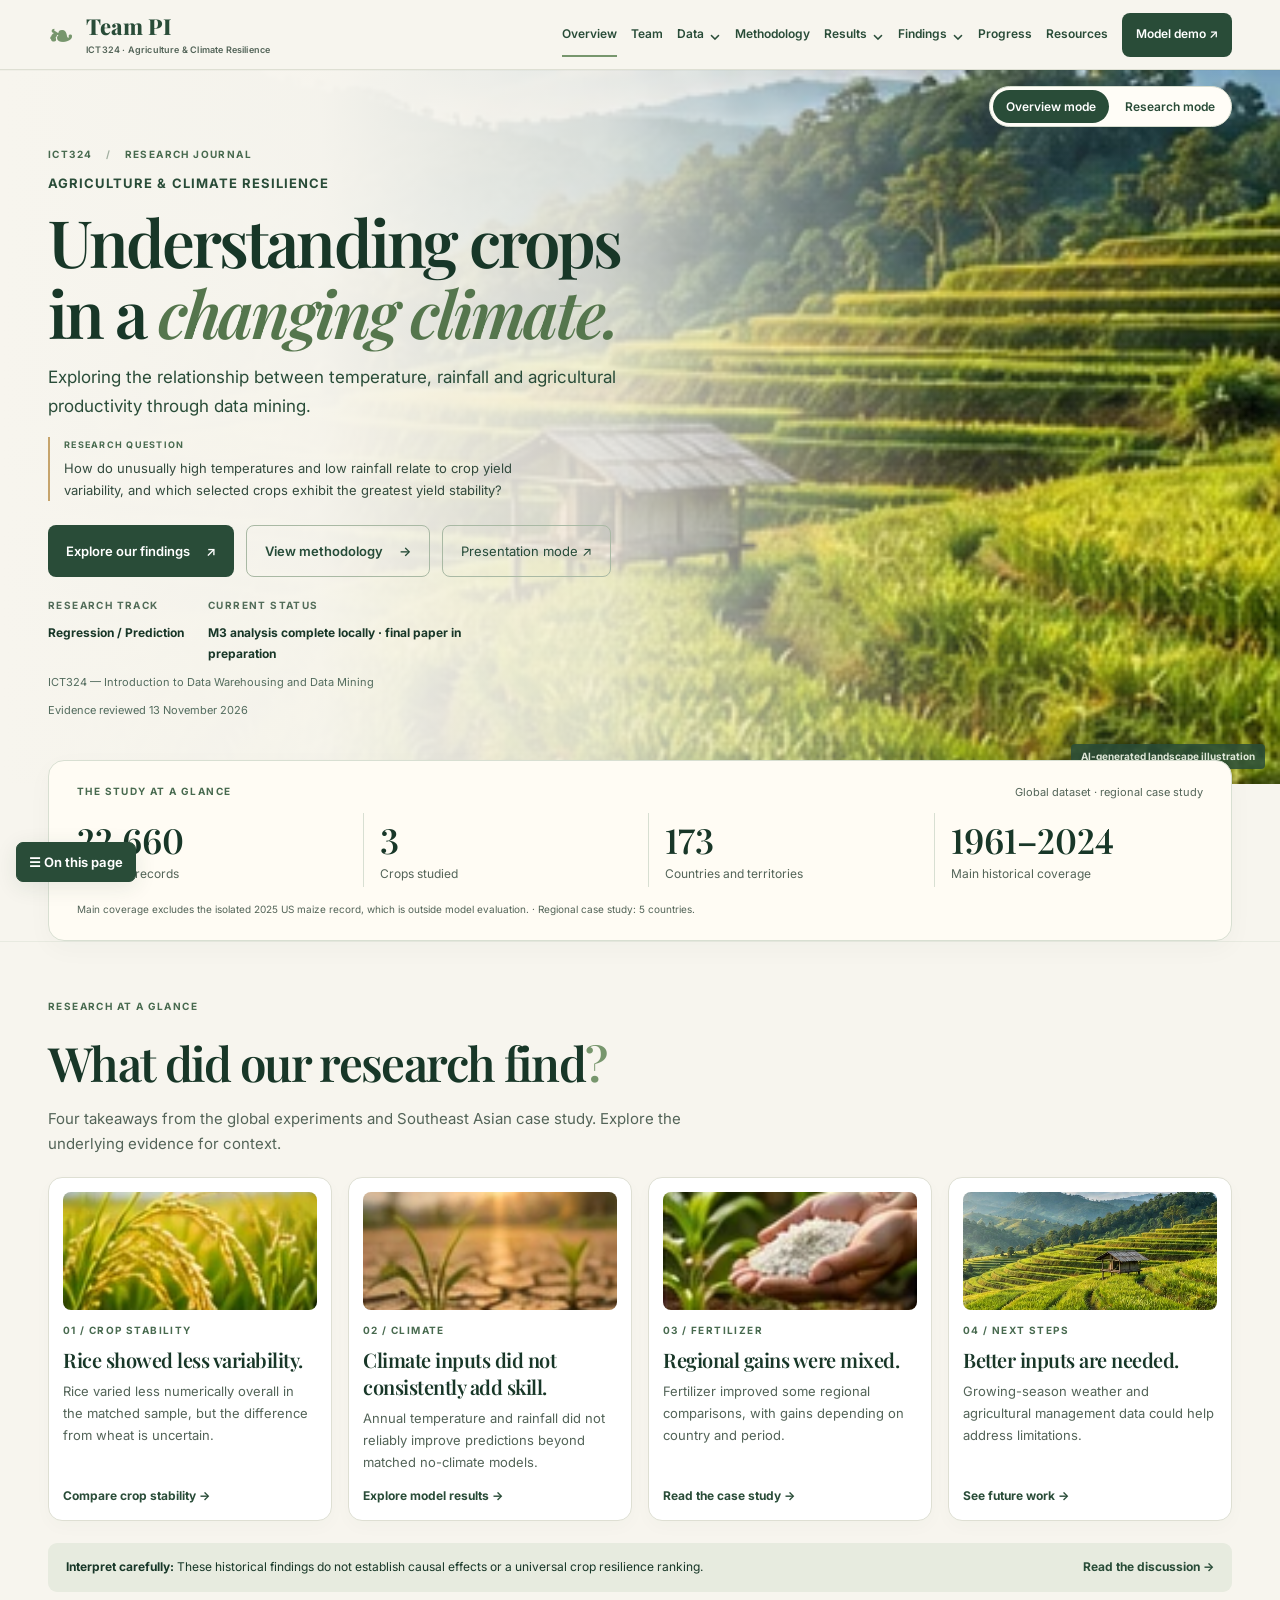
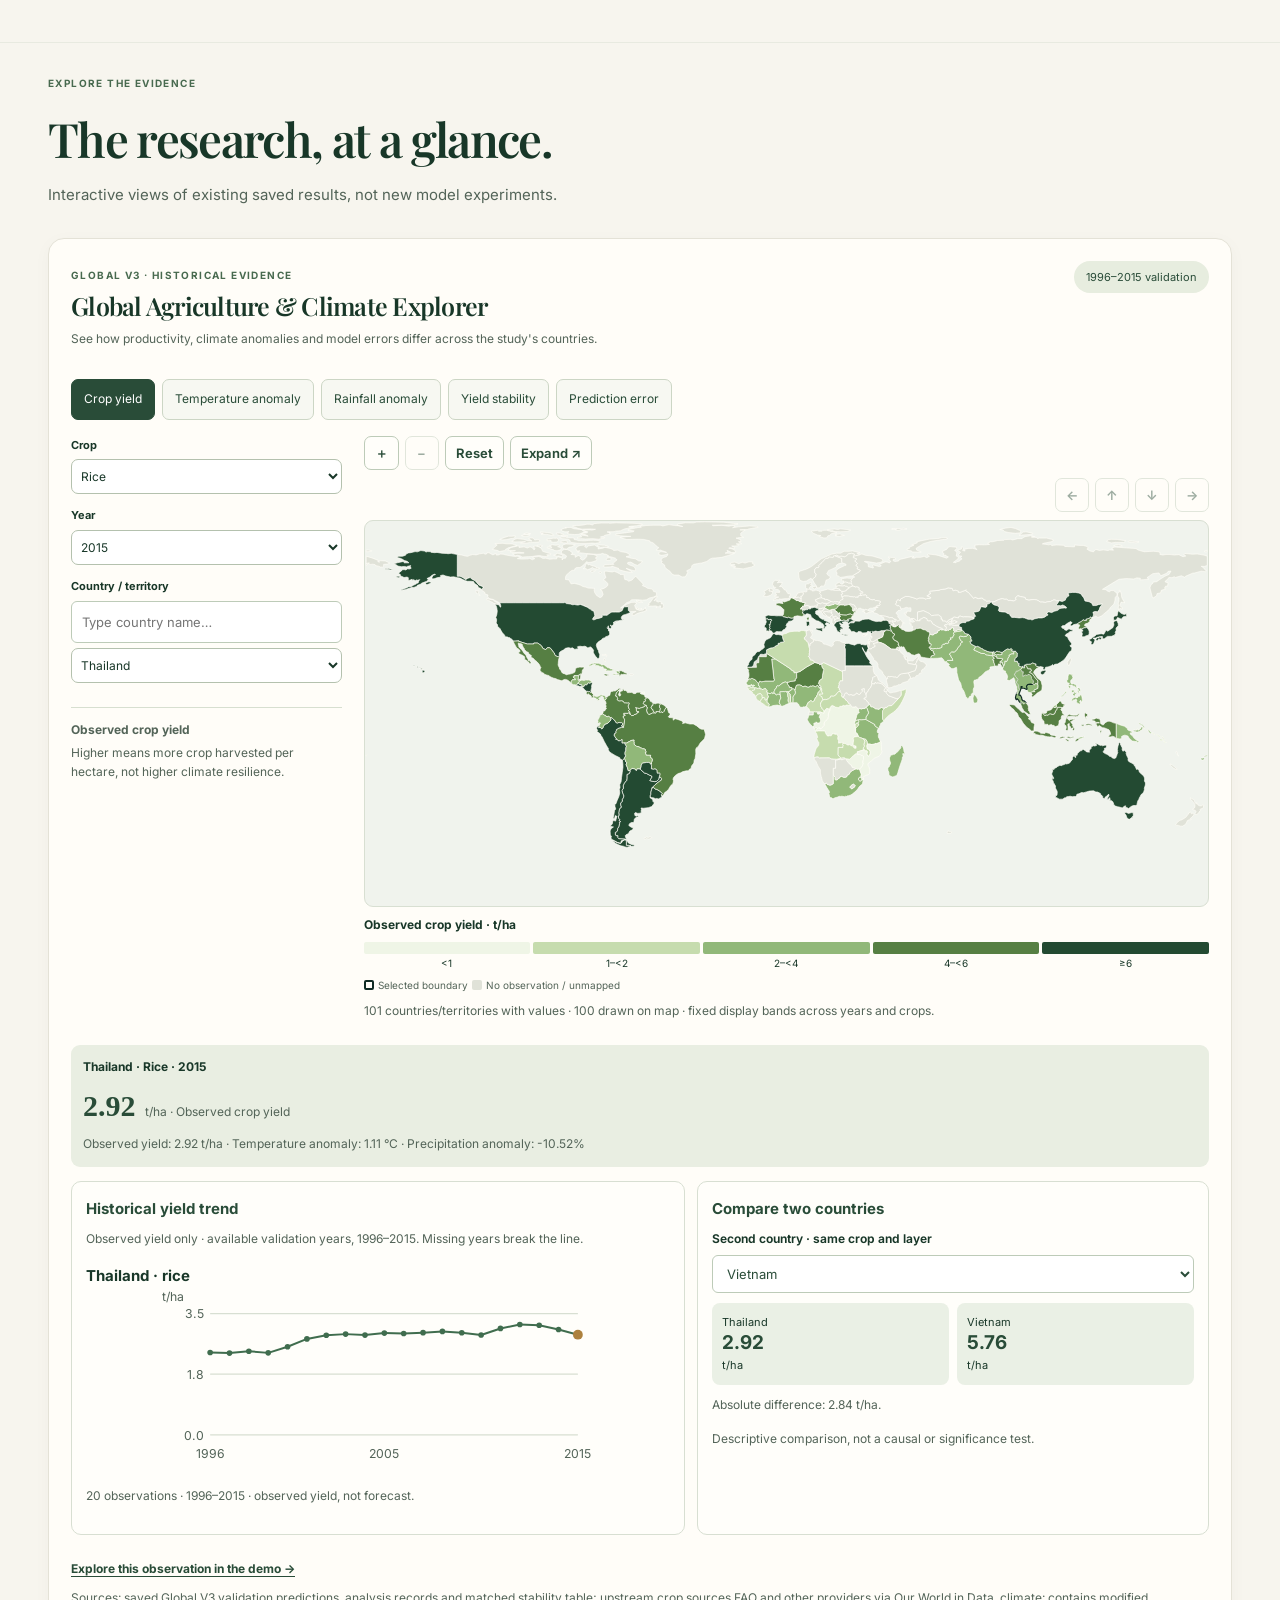
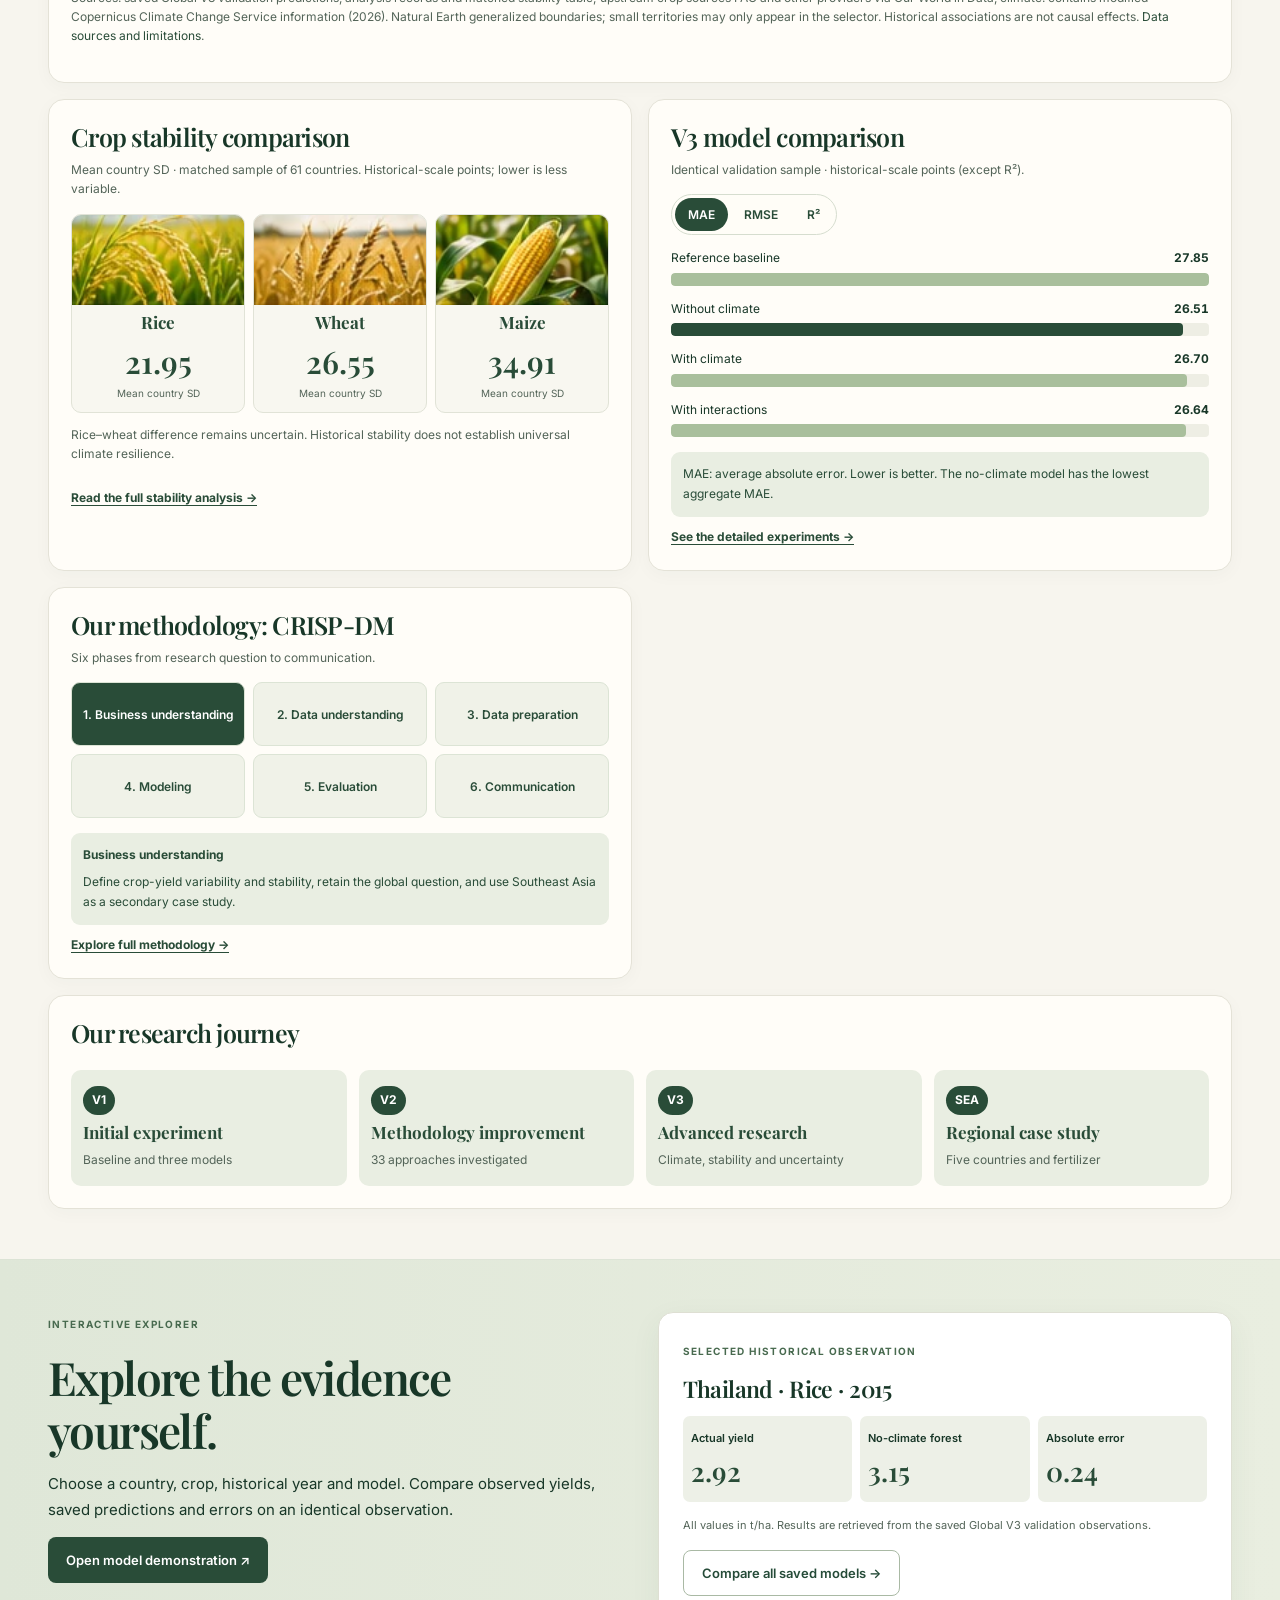
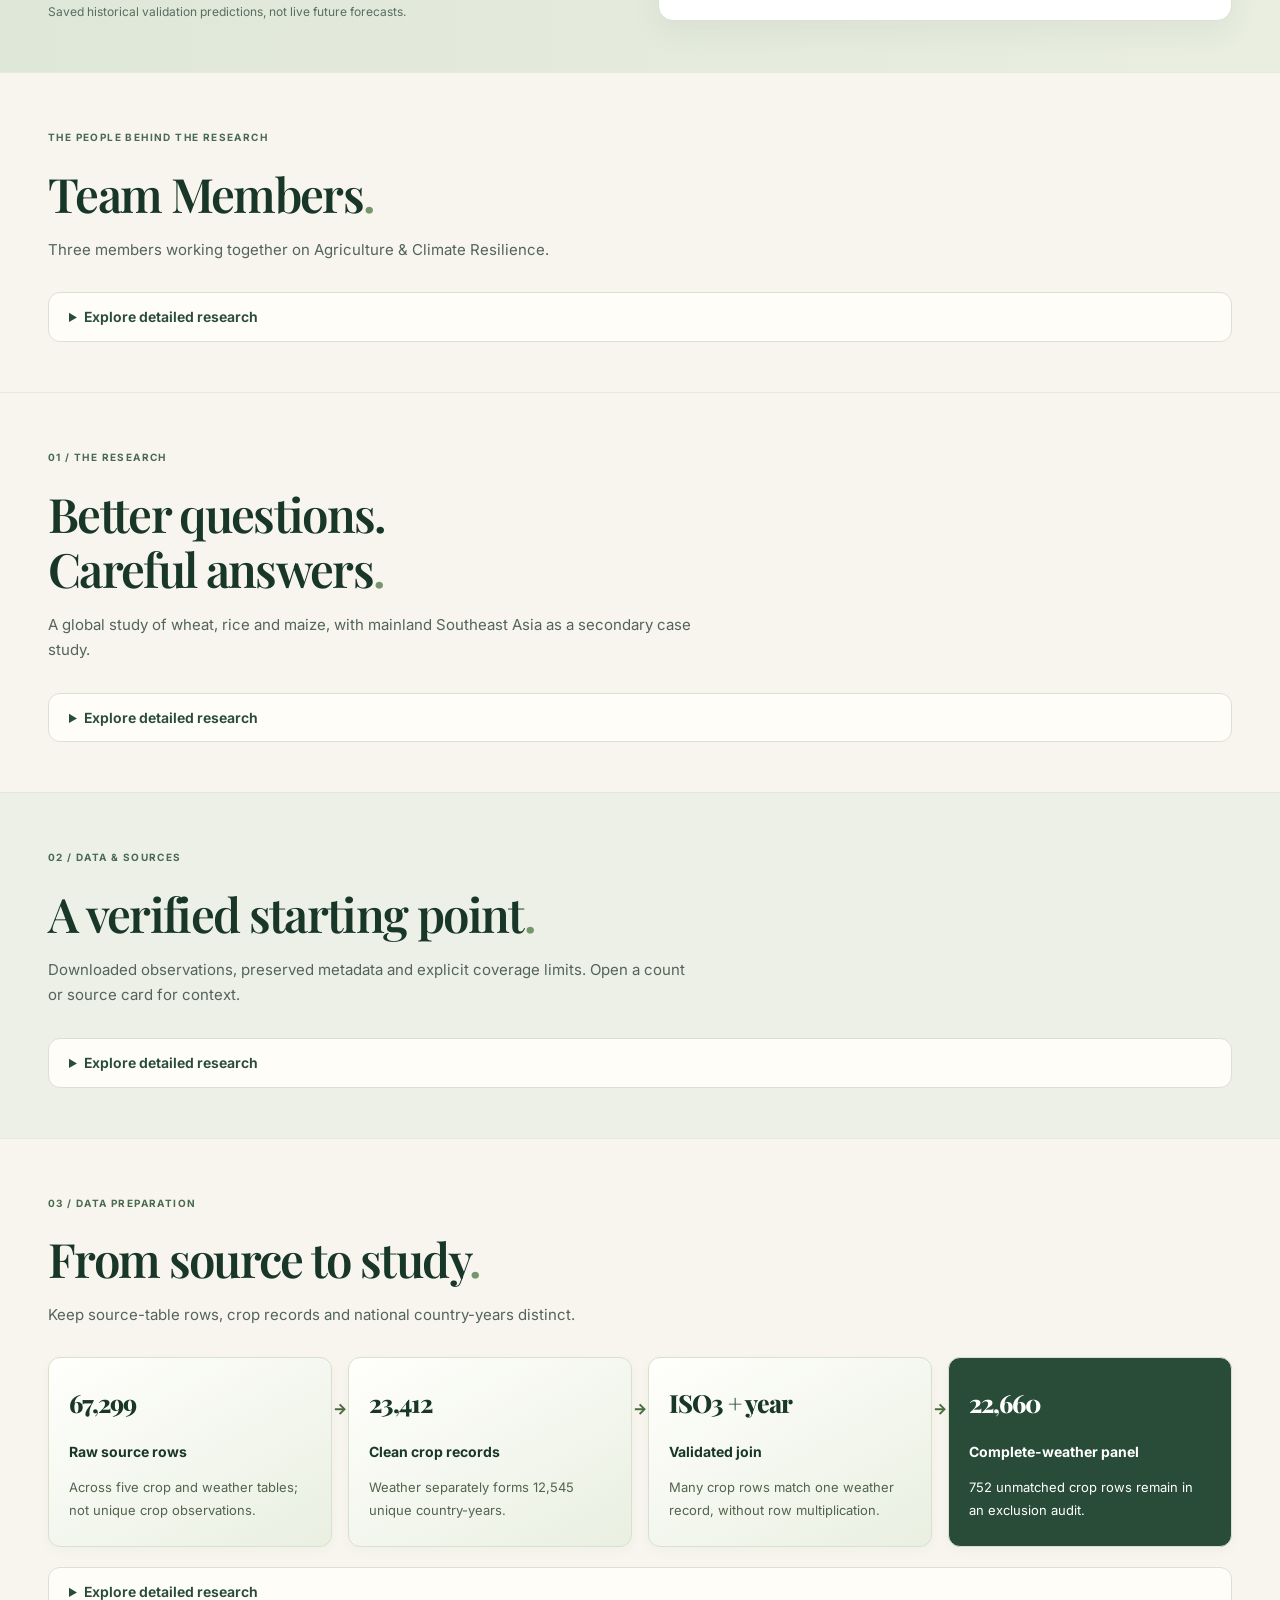
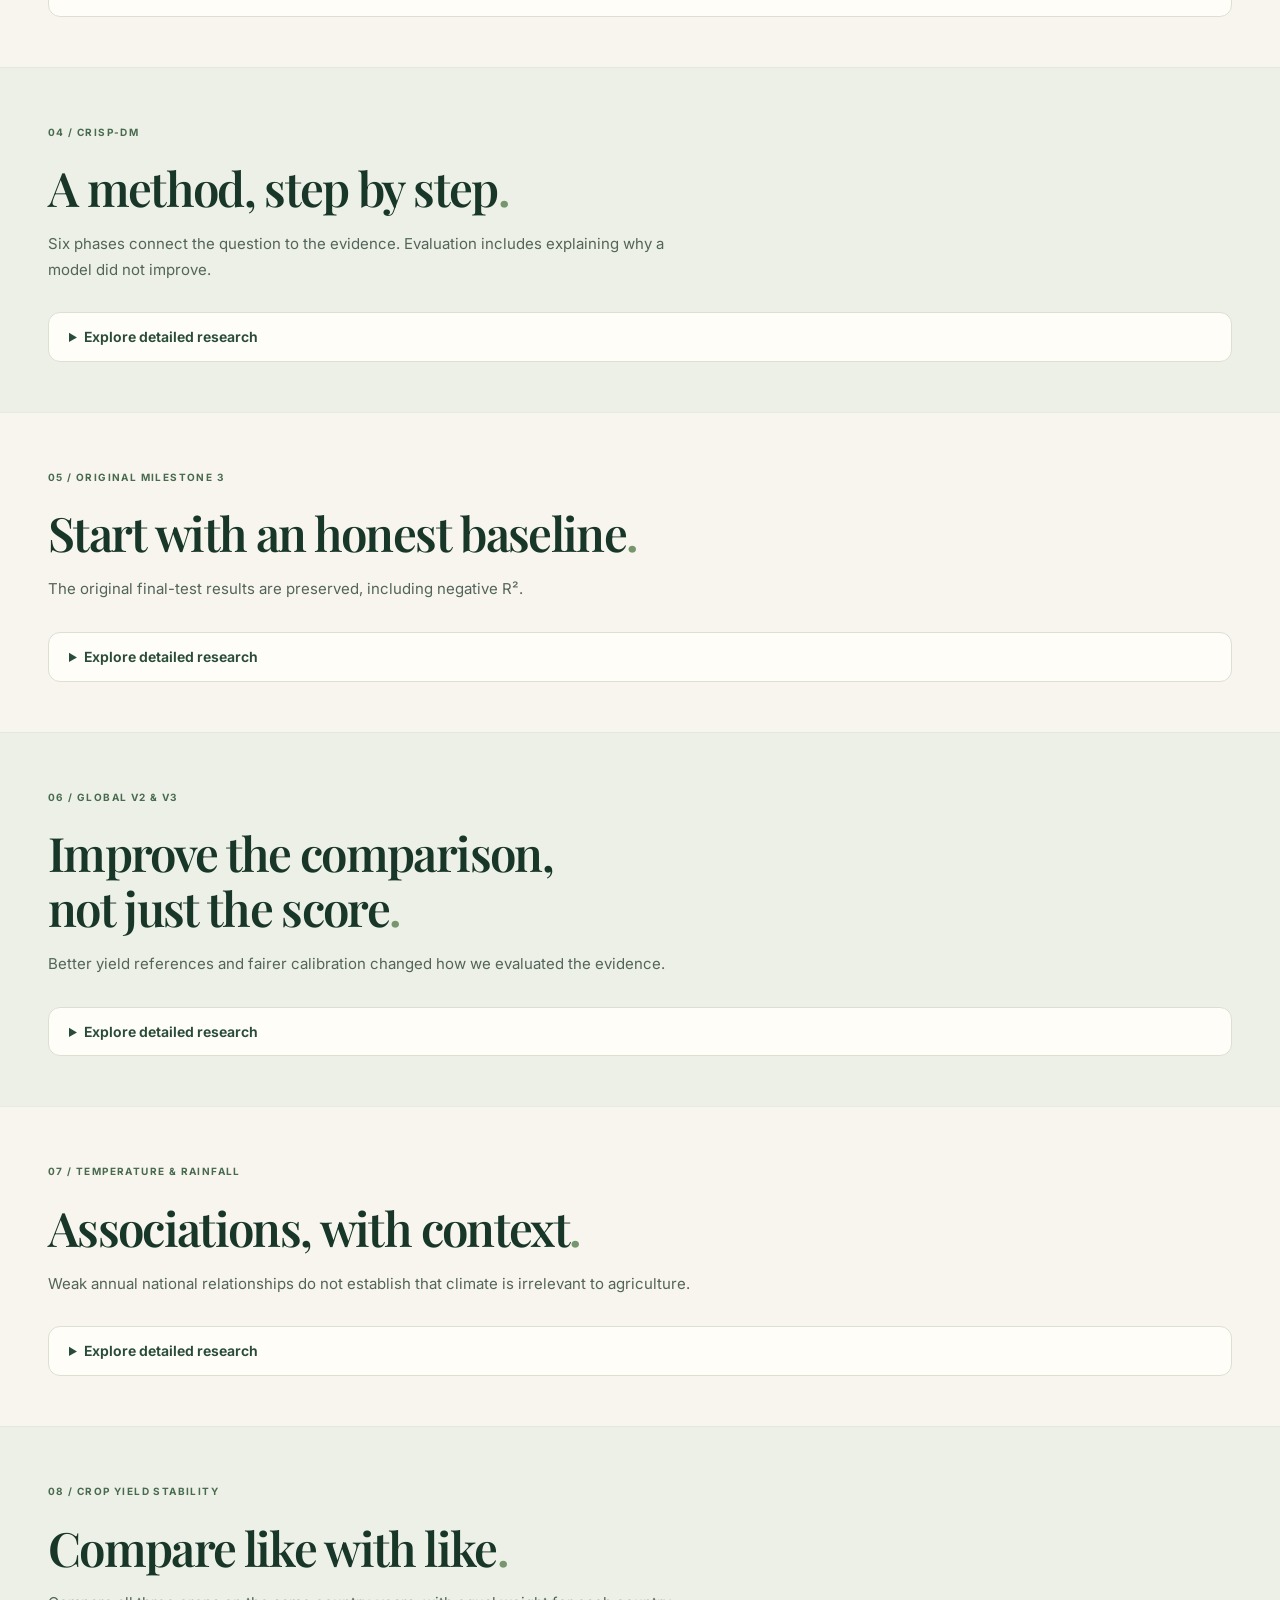
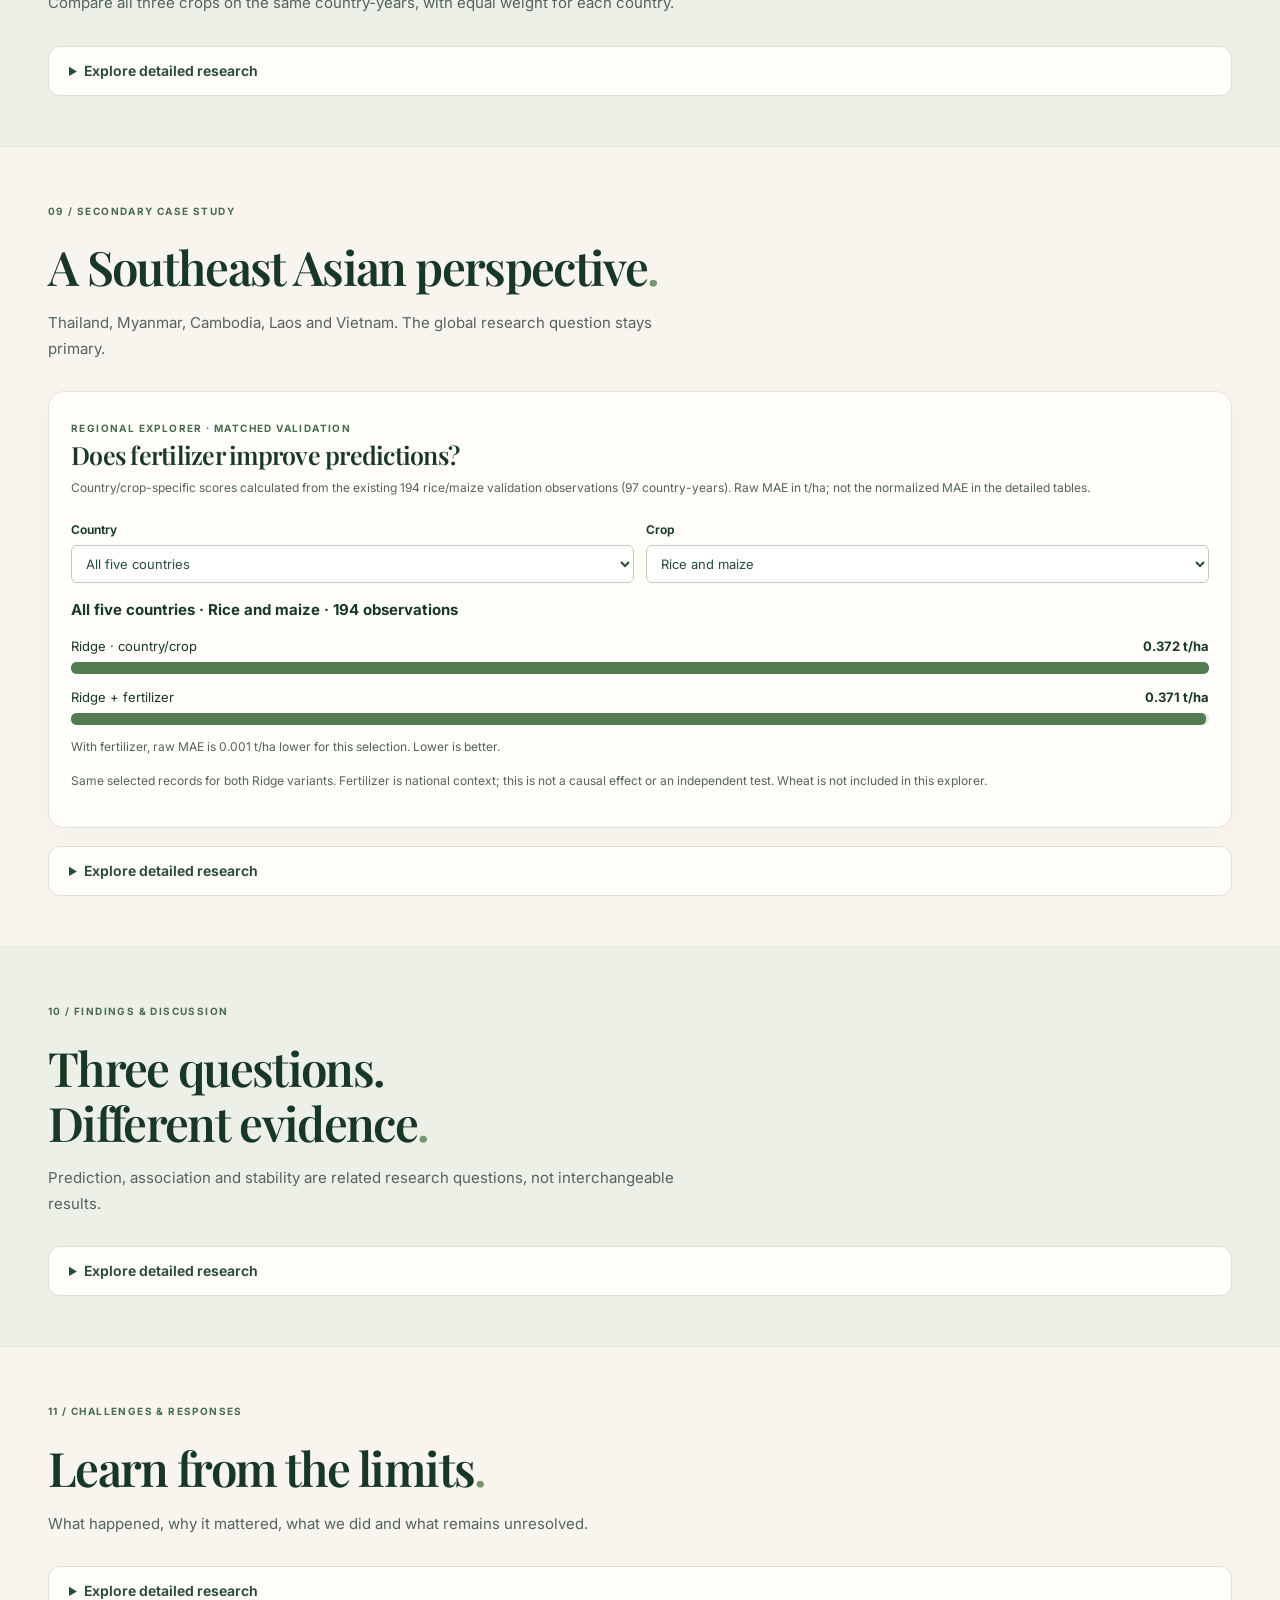
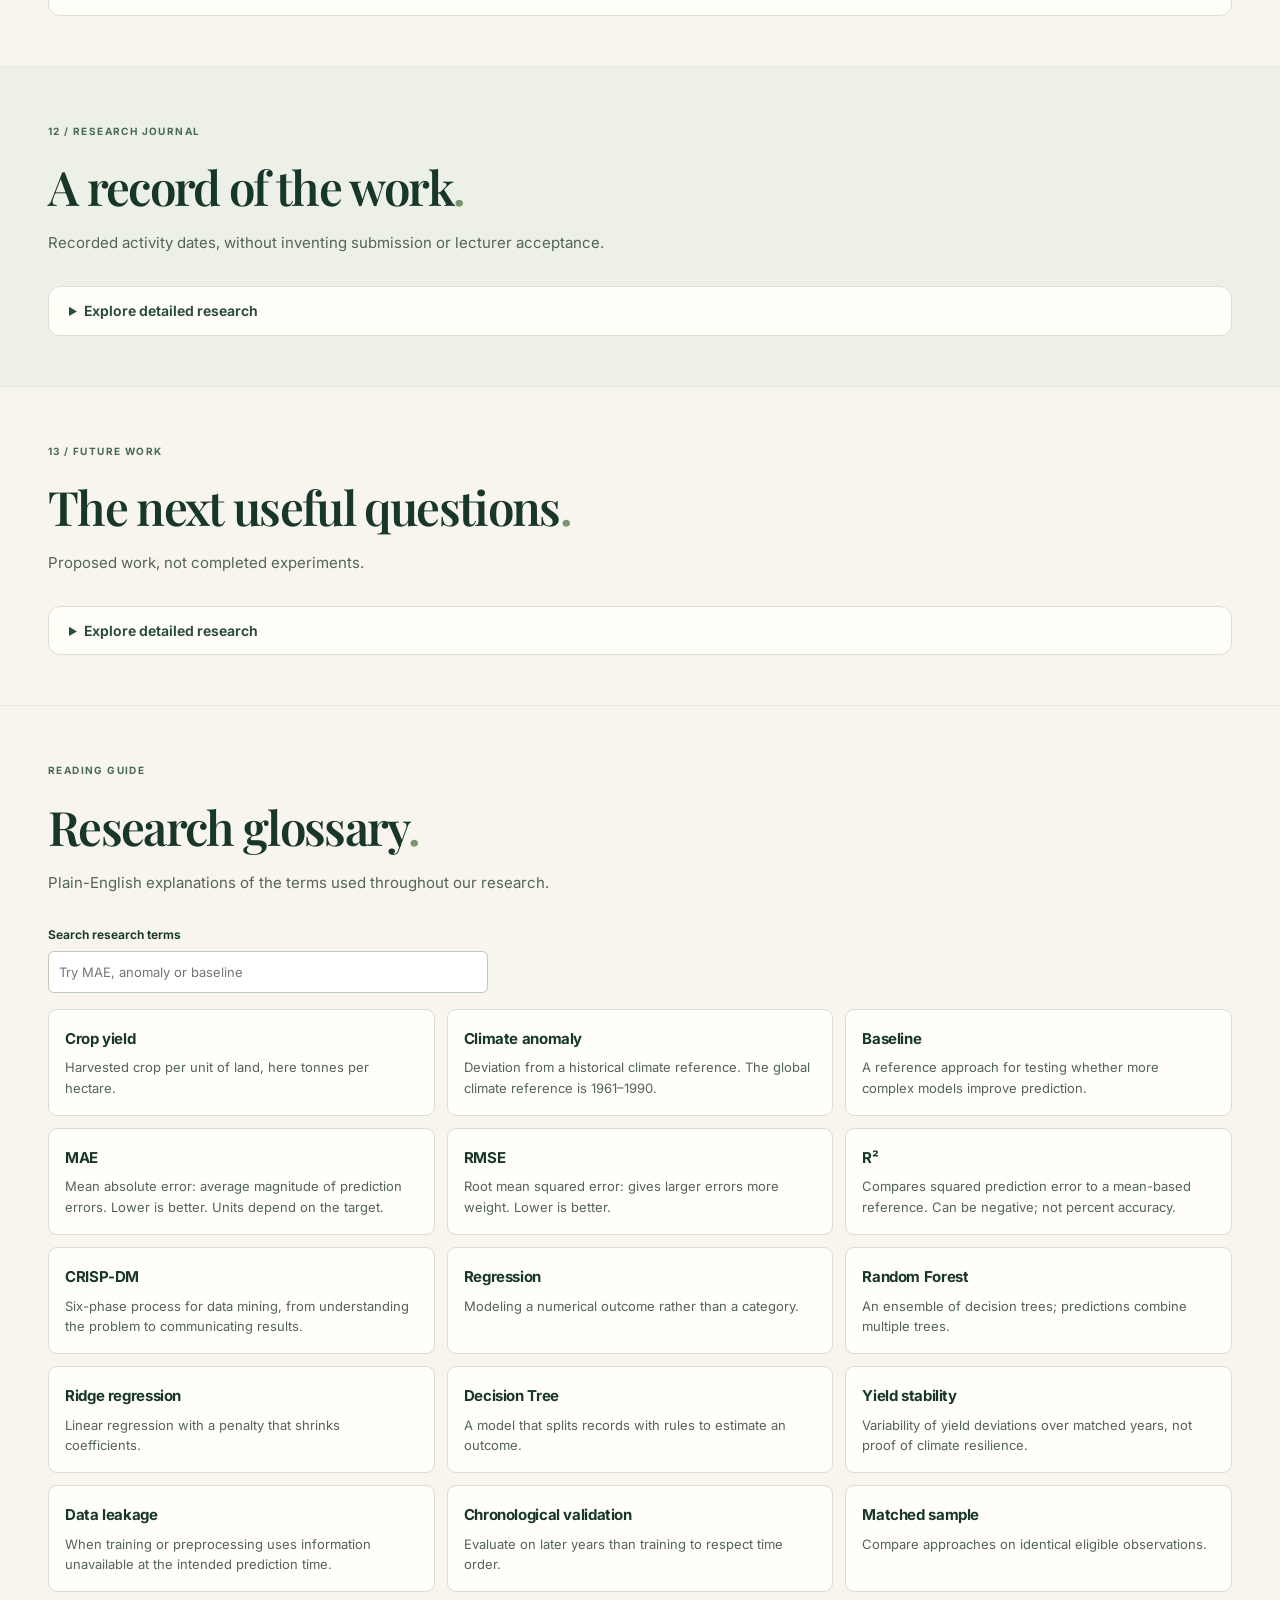
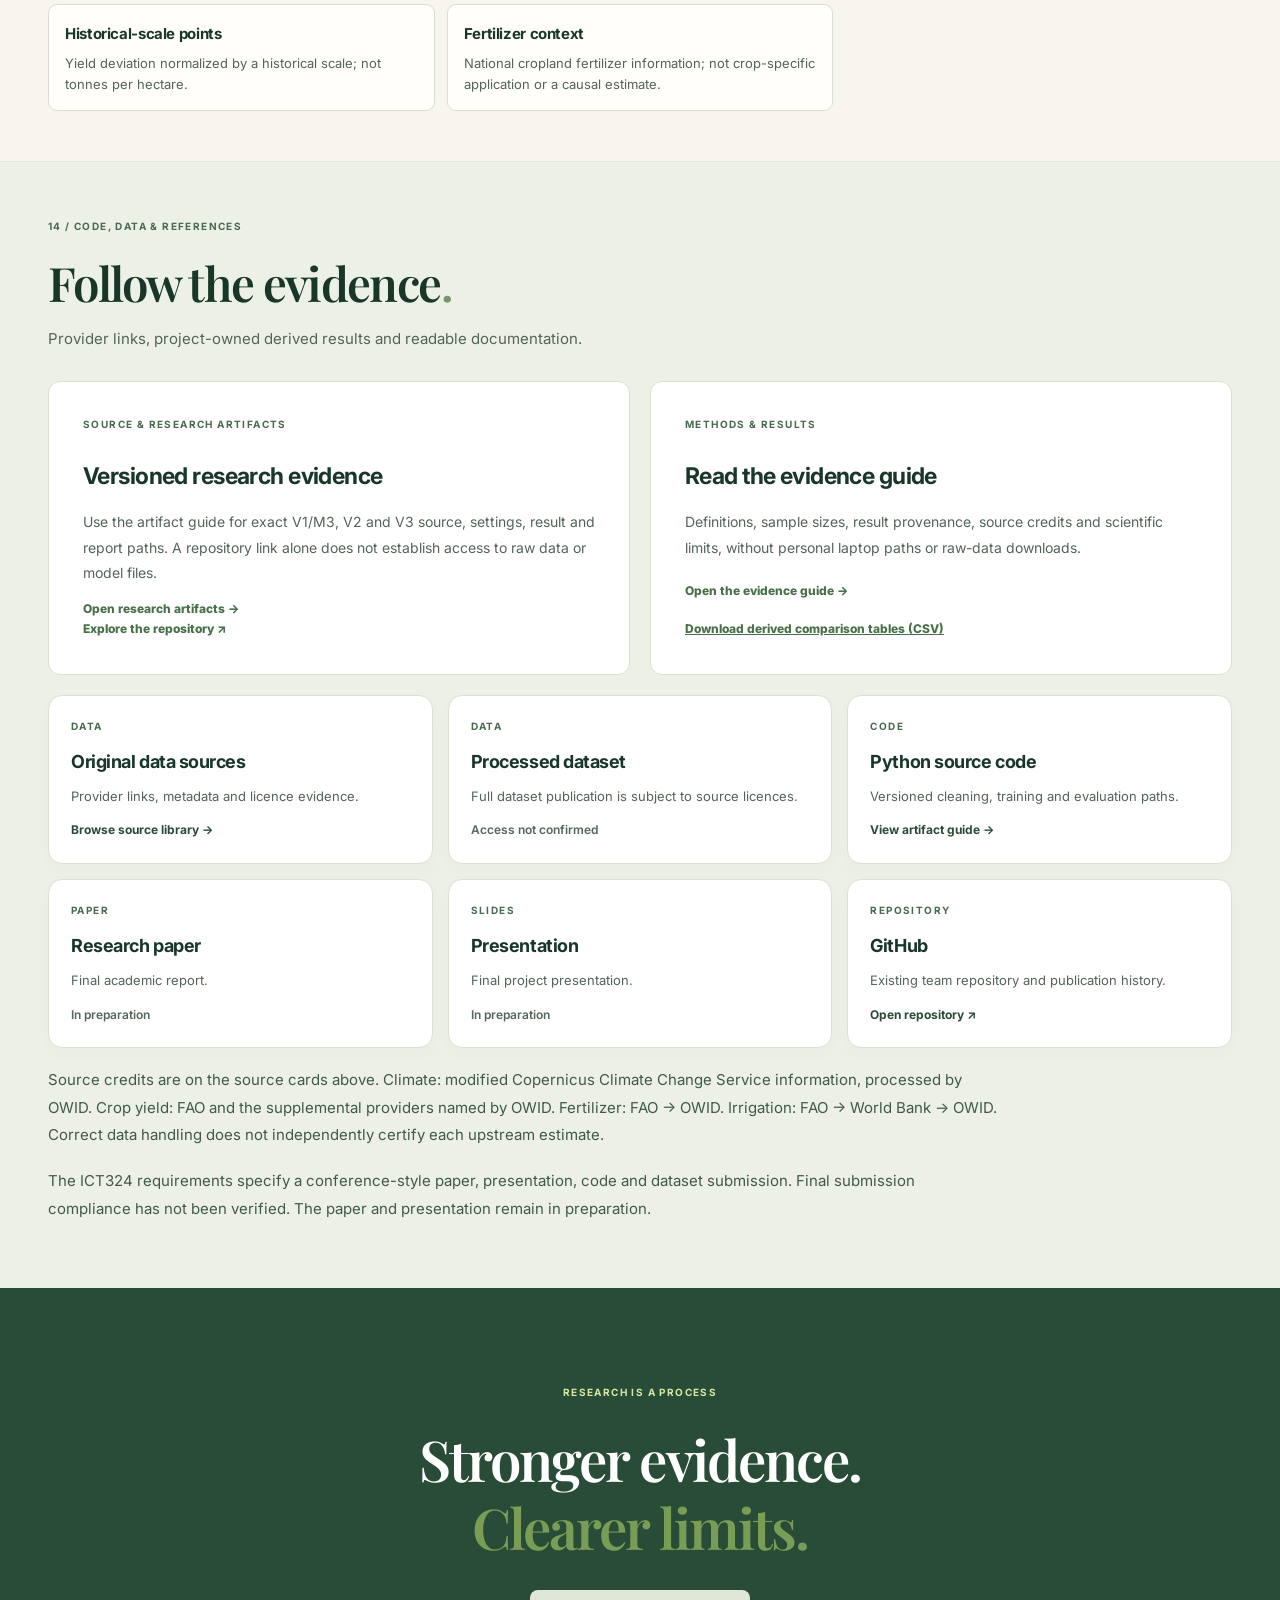
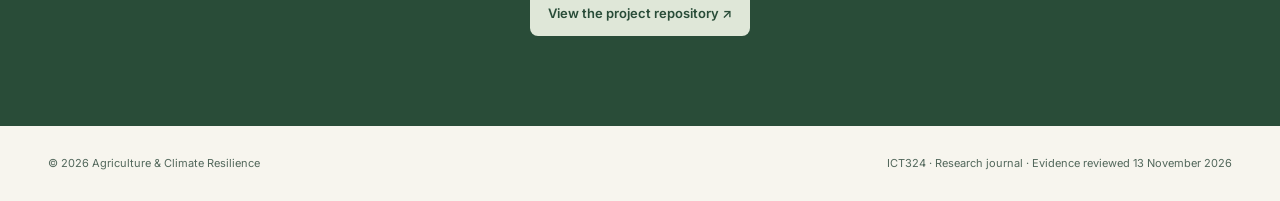
==== commit e5f89356: "Fix dropdown navigation and responsive page boundaries" ====
--- a/index.html
+++ b/index.html
@@ -6,9 +6,9 @@
 <meta content="width=device-width, initial-scale=1" name="viewport"/>
 <meta content="Agriculture &amp; Climate Resilience: an ICT324 research journal documenting verified global crop and climate data, model evaluation, crop stability and a Southeast Asian case study." name="description"/>
 <title>Agriculture &amp; Climate Resilience | Research Journal</title>
-<link href="style.css" rel="stylesheet"/>
-<script defer="" src="site-data.js"></script><script defer="" src="updates.js"></script><script defer="" src="script.js"></script>
-<link href="dashboard.css" rel="stylesheet"/><script defer="" src="dashboard.js"></script><link href="refinements.css" rel="stylesheet"/><script defer="" src="refinements.js"></script></head>
+<link href="style.css?v=20261119-layout1" rel="stylesheet"/>
+<script defer="" src="site-data.js"></script><script defer="" src="updates.js"></script><script defer="" src="script.js?v=20261119-layout1"></script>
+<link href="dashboard.css?v=20261119-layout1" rel="stylesheet"/><script defer="" src="dashboard.js"></script><link href="refinements.css?v=20261119-layout1" rel="stylesheet"/><script defer="" src="refinements.js"></script></head>
 <body>
 <a class="skip-link" href="#main">Skip to content</a>
 <header class="topbar">
--- a/refinements.css
+++ b/refinements.css
@@ -1,5 +1,6 @@
 /* V4 refinement layer; original research styles and figures retained. */
 :root{--v4-line:#d8dfd2;--v4-white:#fffefa;--v4-ink:#294c38;--v4-soft:#eaf0e5}
+:root{--page-content:1240px;--page-gutter:clamp(16px,4vw,48px);--header-height:70px}
 .v4-button,.map-tools button,.map-pan button,.presentation-controls button,.dialog-head button,.rail-head button,#rail-toggle,.country-match{border:1px solid #bdcbb8;background:var(--v4-white);color:var(--v4-ink);padding:8px 12px;border-radius:7px;font:inherit;font-size:13px;font-weight:650;cursor:pointer;text-decoration:none;display:inline-block}
 .v4-button:hover,.map-tools button:hover,.map-pan button:hover,.presentation-controls button:hover,.country-match:hover{background:var(--v4-soft)}
 button:focus-visible,a:focus-visible,input:focus-visible,select:focus-visible{outline:2px solid #496f50;outline-offset:3px}button:disabled{opacity:.45;cursor:not-allowed}
@@ -9,3 +10,73 @@
 @media(max-width:440px){.glossary-grid{grid-template-columns:1fr}.v4-comparison{grid-template-columns:1fr}.map-pan{justify-content:flex-start}.presentation-controls button{font-size:12px;padding:7px}}
 @media(prefers-reduced-motion:reduce){*,*::before,*::after{scroll-behavior:auto!important;animation-duration:.01ms!important;transition-duration:.01ms!important}}
 .hero-actions button.btn{font:inherit;font-size:13px;cursor:pointer}.hero-actions{flex-wrap:wrap}.v4-flow .flow-number{font-variant-numeric:tabular-nums}.v4-flow li:last-child strong{color:#fff}.map-card #yield-trend svg{width:100%;height:auto}.map-card.map-expanded .map-extra{margin-bottom:18px}
+
+/* Shared page boundaries. Full-width backgrounds keep a centered content column. */
+main,.section,.hero-inner{min-width:0}
+.topbar,.hero,.section,footer{
+  padding-left:max(var(--page-gutter),calc((100% - var(--page-content))/2));
+  padding-right:max(var(--page-gutter),calc((100% - var(--page-content))/2));
+}
+.section>*,.hero-inner>*{max-width:100%;min-width:0}
+.hero-inner{padding-left:0;padding-right:0}
+.section img,.section svg{max-width:100%}
+.table-scroll{max-width:100%;overflow-x:auto}
+code{overflow-wrap:anywhere}
+.mode-switch{right:max(var(--page-gutter),calc((100% - var(--page-content))/2))}
+
+/* Desktop disclosures overlay the page; opening one never widens the header. */
+.topbar{height:var(--header-height);gap:20px;overflow:visible;z-index:40}
+.topbar .brand{min-width:0}
+.topbar #nav{display:flex;position:static;flex-direction:row;flex-wrap:nowrap;align-items:center;gap:14px;padding:0;width:auto;max-height:none;overflow:visible;box-shadow:none}
+.topbar #nav>.nav-group{position:relative;flex:none;min-width:0}
+.topbar #nav .nav-group>summary{display:flex;align-items:center;gap:5px;min-height:44px;list-style:none;cursor:pointer;white-space:nowrap}
+.topbar #nav summary::-webkit-details-marker{display:none}
+.topbar #nav summary:focus-visible{outline:2px solid #496f50;outline-offset:3px;border-radius:4px}
+.topbar #nav .nav-panel{
+  position:absolute;top:100%;left:auto;right:0;z-index:45;
+  display:flex;flex-direction:column;gap:0;width:240px;min-width:0;
+  max-width:calc(100vw - 2 * var(--page-gutter));max-height:min(65vh,420px);
+  overflow-y:auto;margin:0;padding:8px;background:#fffefa;
+  border:1px solid #d8dfd2;border-radius:12px;box-shadow:0 12px 32px #294c3826;
+}
+.topbar #nav .nav-group:not([open])>.nav-panel{display:none}
+.topbar #nav .nav-panel a{display:block;width:100%;min-height:44px;padding:10px 12px;white-space:normal;overflow-wrap:anywhere;line-height:1.5;border-radius:6px}
+.topbar #nav .nav-panel a:hover,.topbar #nav .nav-panel a:focus-visible{background:#eaf0e5}
+
+/* The statistics strip shares the same limits as the research sections. */
+.overview-stats{
+  width:calc(100% - 2 * var(--page-gutter));max-width:var(--page-content);
+  margin:-24px auto 0;padding:22px 28px;min-width:0;
+  background:#fffcf4;border:1px solid #d8dfd2;border-radius:16px;
+}
+.stat-intro{display:flex;justify-content:space-between;flex-wrap:wrap;gap:8px;margin-bottom:12px}
+.overview-grid{display:grid;grid-template-columns:repeat(4,minmax(0,1fr));gap:16px}
+.overview-grid article{min-width:0;padding:4px 16px;border-left:1px solid #d8dfd2}
+.overview-grid article:first-child{padding-left:0;border-left:0}
+.overview-grid strong{display:block;white-space:normal;font-size:clamp(24px,2.7vw,40px);line-height:1.35}
+.overview-grid span{display:block;line-height:1.6}
+.overview-note{margin:14px 0 0;line-height:1.7}
+
+@media(max-width:1200px){
+  :root{--header-height:65px}
+  .topbar .menu{display:block;flex:none;min-width:44px;min-height:44px;cursor:pointer}
+  .topbar #nav{display:none;position:absolute;top:100%;left:0;right:0;width:100%;flex-direction:column;align-items:stretch;gap:0;padding:14px var(--page-gutter);max-height:calc(100dvh - var(--header-height));overflow-y:auto;background:#f7f5ee;box-shadow:0 12px 24px #294c381a}
+  .topbar #nav.open{display:flex}
+  .topbar #nav>a,.topbar #nav .nav-group>summary{min-height:44px;padding:10px 0;white-space:normal}
+  .topbar #nav .nav-panel{position:static;width:100%;max-width:100%;max-height:none;margin:0 0 8px;padding:0 0 0 12px;border:0;border-left:2px solid #77966d;border-radius:0;background:transparent;box-shadow:none;overflow:visible}
+  .topbar #nav .nav-demo{align-self:flex-start;padding:10px 14px;margin-top:8px}
+}
+@media(max-width:800px){
+  .overview-stats{padding:18px;margin-top:-18px}
+  .overview-grid{grid-template-columns:repeat(2,minmax(0,1fr));gap:14px}
+  .overview-grid article,.overview-grid article:first-child{padding:6px 0;border-left:0;border-bottom:1px solid #d8dfd2}
+  .stat-intro{flex-direction:column}
+}
+@media(max-width:400px){
+  .overview-grid{grid-template-columns:1fr}
+}
+@media print{
+  .topbar{display:none}
+  .hero,.section,footer{padding-left:0;padding-right:0}
+  .overview-stats{width:100%;max-width:none;margin:0}
+}
